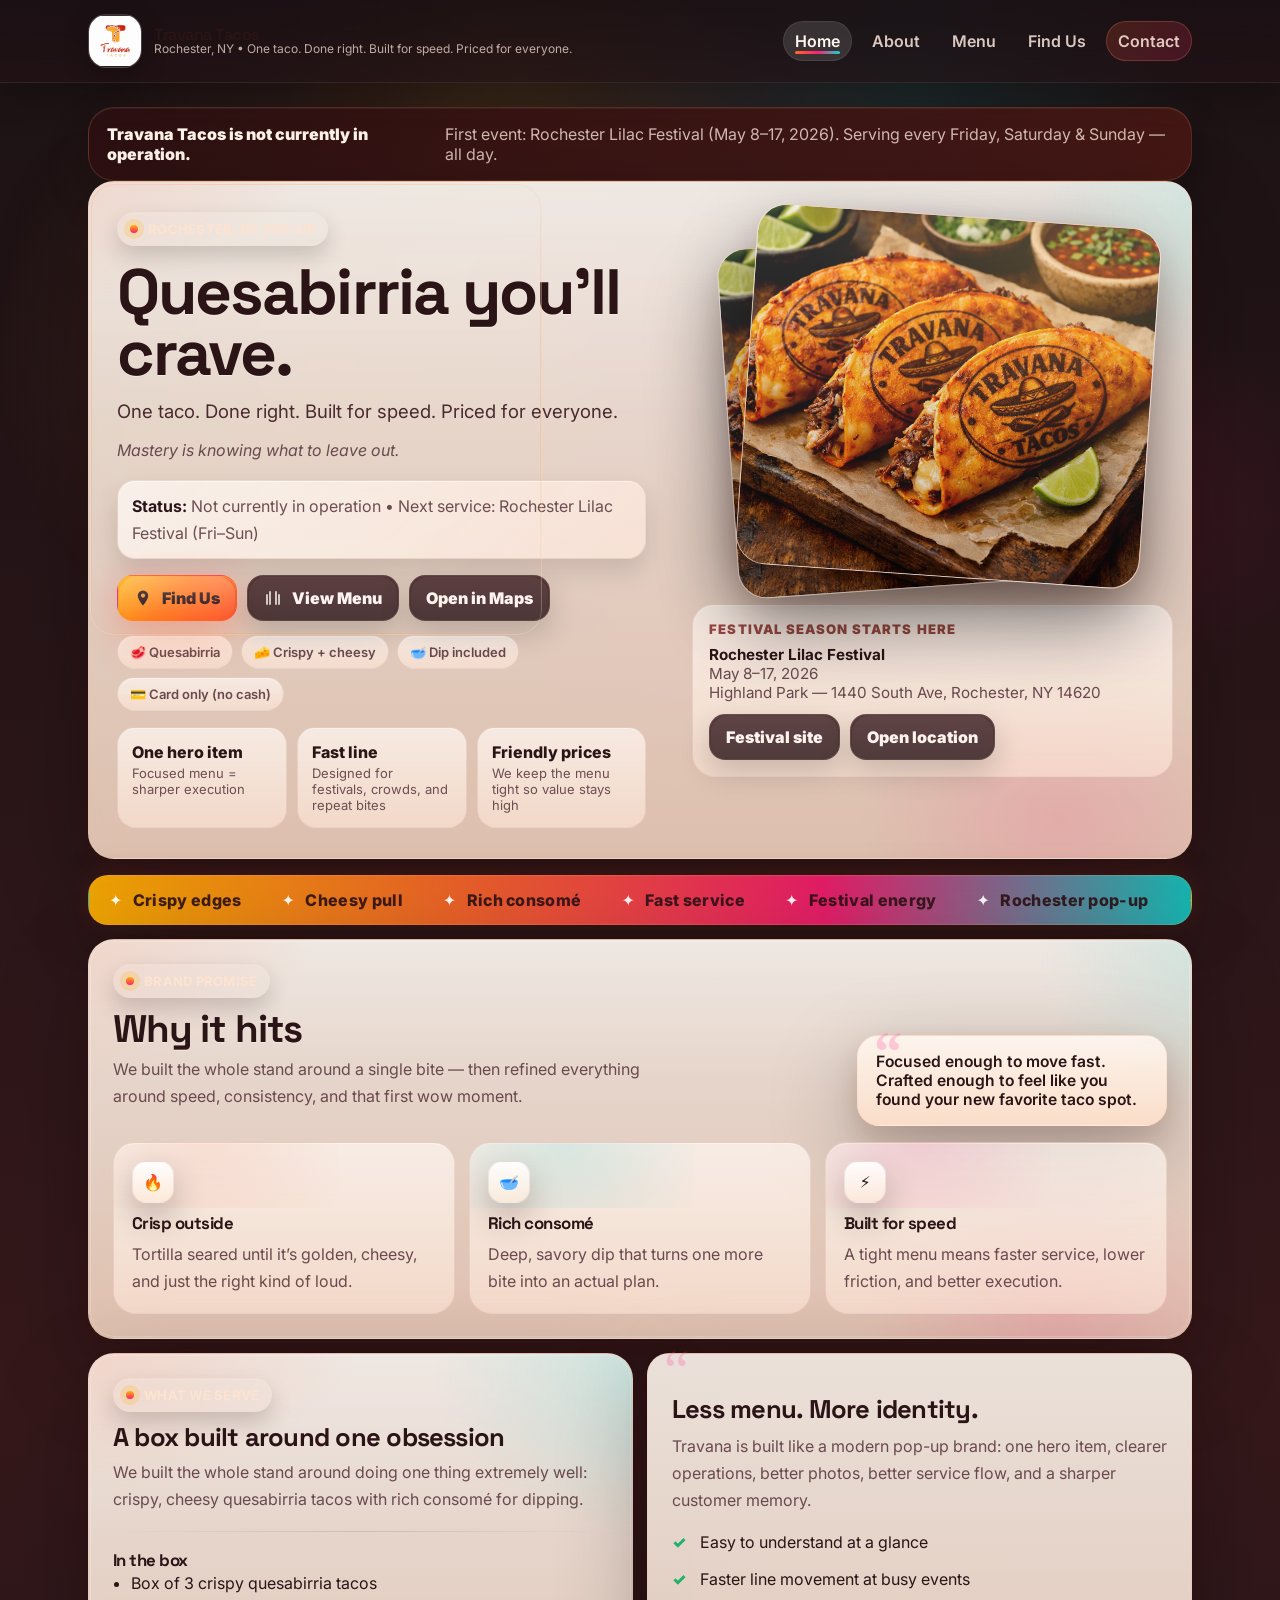
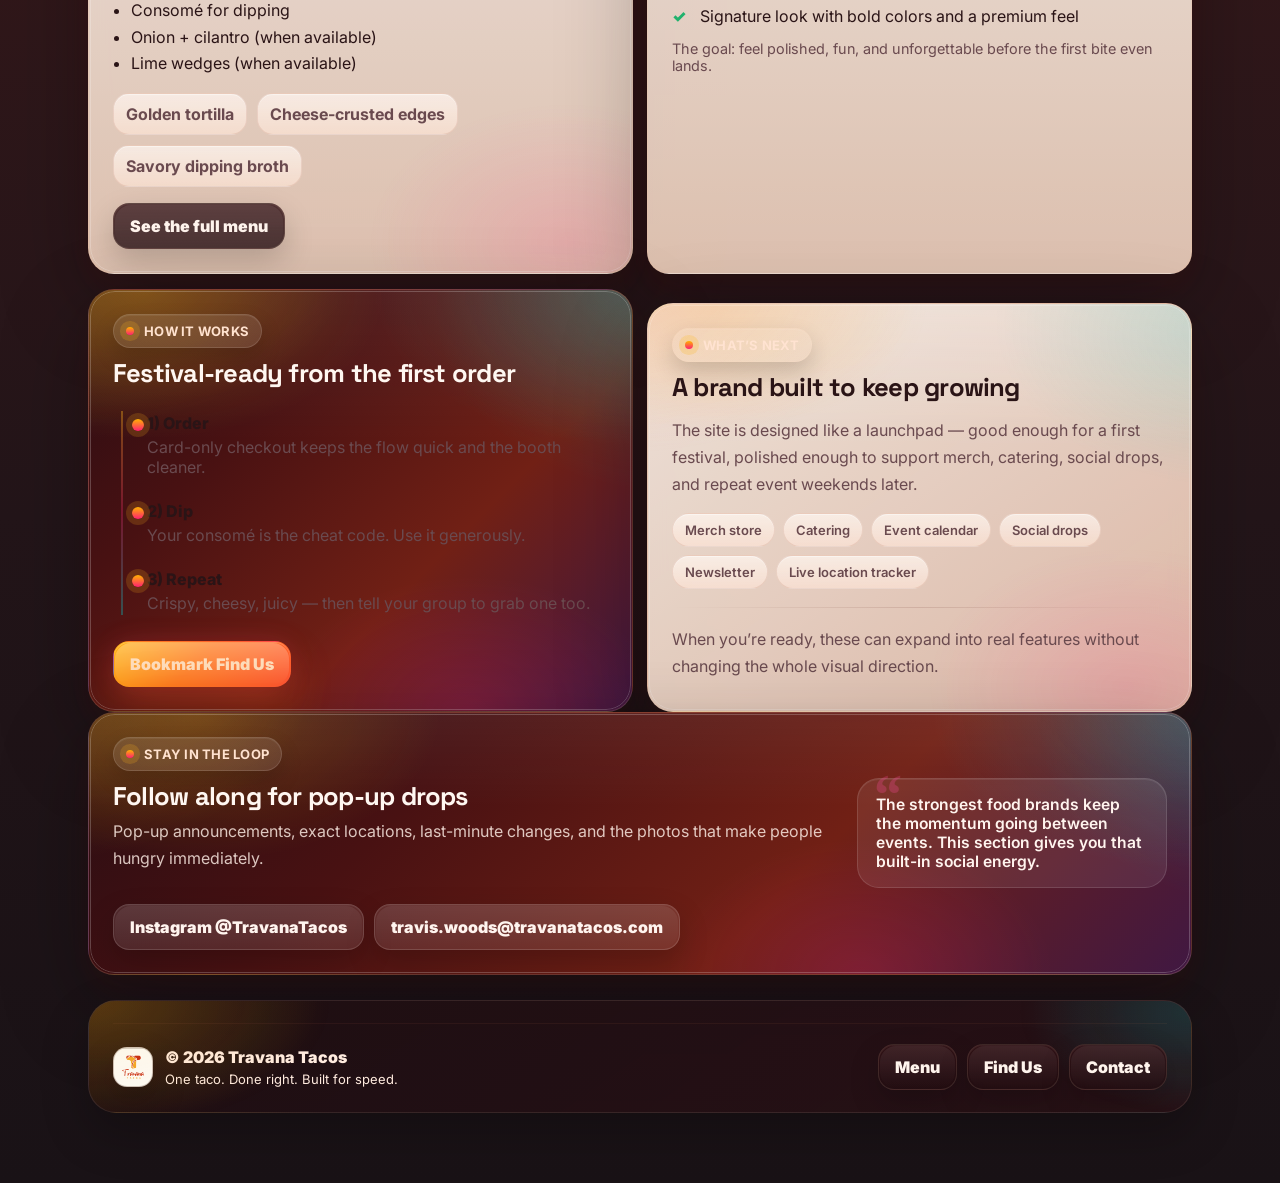
==== index.html @ 8b29ffb1 "smokyplum" ====
<!doctype html>
<html lang="en">
  <head>
    <meta charset="utf-8" />
    <meta name="viewport" content="width=device-width,initial-scale=1" />

    <title>Travana Tacos • Rochester, NY</title>
    <meta name="description" content="Travana Tacos — Rochester, NY quesabirria pop-up. One taco. Done right. Built for speed. Priced for everyone." />
    <meta name="theme-color" content="#1b1316" />
    <meta name="format-detection" content="telephone=no" />

    <meta property="og:title" content="Travana Tacos" />
    <meta property="og:description" content="Rochester, NY quesabirria pop-up. Built for speed. Priced for everyone." />
    <meta property="og:type" content="website" />
    <meta property="og:url" content="https://www.travanatacos.com/" />
    <meta property="og:image" content="https://www.travanatacos.com/images/BrandedTacos.png" />
    <meta name="twitter:card" content="summary_large_image" />

    <link rel="canonical" href="https://www.travanatacos.com/" />
    <link rel="icon" href="/images/TravanaLogo.png" type="image/png" />
    <link rel="apple-touch-icon" href="/images/TravanaLogo.png" />
    <link rel="manifest" href="/site.webmanifest" />

    <link rel="preconnect" href="https://fonts.googleapis.com" />
    <link rel="preconnect" href="https://fonts.gstatic.com" crossorigin />
    <link href="https://fonts.googleapis.com/css2?family=Inter:wght@400;500;600;700;800&family=Space+Grotesk:wght@400;500;600;700&display=swap" rel="stylesheet" />

    <link rel="stylesheet" href="/styles.css" />
  </head>

  <body class="page-home">
    <a class="skip" href="#main">Skip to content</a>
    <header class="topbar">
      <div class="wrap topbar-inner">
        <a class="brand" href="/">
          <img id="brandLogo" class="brand-logo" src="/images/TravanaLogo.png" alt="Travana Tacos logo" />
          <span class="brand-text">
            <span class="brand-name" id="brandName">Travana Tacos</span>
            <span class="brand-sub" id="brandSub">Rochester, NY</span>
          </span>
        </a>

        <div class="nav-wrap">
          <button class="nav-toggle" id="navToggle" aria-label="Toggle navigation" aria-controls="primaryNav" aria-expanded="false">
            <span></span>
          </button>
          <nav class="nav" id="primaryNav" aria-label="Primary navigation">
            <a href="/" aria-current="page">Home</a>
            <a href="/about.html" >About</a>
            <a href="/menu.html" >Menu</a>
            <a href="/find-us.html" >Find Us</a>
            <a class="nav-cta" href="/contact.html" >Contact</a>
          </nav>
        </div>
      </div>
    </header>

    <main id="main" class="wrap">
      <section id="banner" class="notice reveal" style="display:none;">
        <strong id="banner1">Travana Tacos is not currently in operation.</strong>
        <span id="banner2">First event: Rochester Lilac Festival (May 8–17, 2026). Serving Fri–Sun all day.</span>
      </section>

      <section class="card hero hero-prime reveal">
        <div class="hero-inner">
          <div class="hero-copy">
            <div class="kicker"><span class="k-dot"></span><span id="pillCity">Rochester, NY pop-up</span></div>
            <h1 id="headline" style="margin-top: 16px;">Quesabirria you’ll crave.</h1>
            <p class="lead" id="tagline">One taco. Done right. Built for speed. Priced for everyone.</p>
            <p class="muted" id="mantra" style="margin-top: 10px; font-style: italic;">Mastery is knowing what to leave out.</p>

            <p class="meta">
              <strong id="statusLabel">Status:</strong>
              <span id="todaySpot">Not currently in operation</span>
              <span class="faint"> • </span>
              <span id="todayHours">Next service: Lilac Festival (Fri–Sun)</span>
            </p>

            <div class="buttons">
              <a class="btn" href="/find-us.html">
                <svg class="icon" viewBox="0 0 24 24" aria-hidden="true"><path fill="currentColor" d="M12 2a7 7 0 0 1 7 7c0 5-7 13-7 13S5 14 5 9a7 7 0 0 1 7-7zm0 9.5A2.5 2.5 0 1 0 12 6a2.5 2.5 0 0 0 0 5.5z"/></svg>
                Find Us
              </a>
              <a class="btn secondary" href="/menu.html">
                <svg class="icon" viewBox="0 0 24 24" aria-hidden="true"><path fill="currentColor" d="M7 3h2v18H7V3zm8 0h2v18h-2V3zM3 7h2v14H3V7zm16 0h2v14h-2V7z"/></svg>
                View Menu
              </a>
              <a class="btn ghost" id="mapsBtn" href="https://www.google.com/maps/search/?api=1&query=Highland+Park+Rochester+NY" target="_blank" rel="noopener">Open in Maps</a>
            </div>

            <div class="pills">
              <span class="pill">🥩 Quesabirria</span>
              <span class="pill">🧀 Crispy + cheesy</span>
              <span class="pill">🥣 Dip included</span>
              <span class="pill" id="pillCashless">💳 Card only (no cash)</span>
            </div>

            <div class="stats">
              <div class="stat">
                <div class="k">One hero item</div>
                <div class="v">Focused menu = sharper execution</div>
              </div>
              <div class="stat">
                <div class="k">Fast line</div>
                <div class="v">Designed for festivals, crowds, and repeat bites</div>
              </div>
              <div class="stat">
                <div class="k">Friendly prices</div>
                <div class="v">We keep the menu tight so value stays high</div>
              </div>
            </div>
          </div>

          <div class="hero-media">
            <div class="photo-stack" aria-label="Photo preview">
              <figure class="photo p1"><img class="heroimg" id="heroImg1" src="/images/BrandedTacos.png" alt="Travana Tacos branded tacos" loading="lazy" /></figure>
              <figure class="photo p2"><img class="heroimg" id="heroImg2" src="/images/BrandedTacos.png" alt="Travana Tacos taco photo" loading="lazy" /></figure>
            </div>

            <div class="eventbox">
              <div class="event-title">Festival season starts here</div>
              <div class="event-meta">
                <div><strong id="eventName">Rochester Lilac Festival</strong></div>
                <div><span id="eventDates">May 8–17, 2026</span></div>
                <div class="faint" id="eventWhere">Highland Park — 1440 South Ave, Rochester, NY 14620</div>
              </div>
              <div class="buttons" style="margin-top: 12px;">
                <a class="btn secondary" id="eventLink" href="https://roclilacfest.com/" target="_blank" rel="noopener">Festival site</a>
                <a class="btn secondary" id="eventMaps2" href="https://www.google.com/maps/search/?api=1&query=Highland+Park+1440+South+Ave+Rochester+NY+14620" target="_blank" rel="noopener">Open location</a>
              </div>
            </div>
          </div>
        </div>
      </section>

      <section class="flavor-band reveal" aria-label="Travana flavor highlights">
        <div class="flavor-track">
          <span class="flavor-pill">Crispy edges</span>
          <span class="flavor-pill">Cheesy pull</span>
          <span class="flavor-pill">Rich consomé</span>
          <span class="flavor-pill">Fast service</span>
          <span class="flavor-pill">Festival energy</span>
          <span class="flavor-pill">Rochester pop-up</span>
          <span class="flavor-pill">Crispy edges</span>
          <span class="flavor-pill">Cheesy pull</span>
          <span class="flavor-pill">Rich consomé</span>
          <span class="flavor-pill">Fast service</span>
          <span class="flavor-pill">Festival energy</span>
          <span class="flavor-pill">Rochester pop-up</span>
        </div>
      </section>

      <section class="card reveal" style="margin-top: 14px;">
        <div class="section-top">
          <div>
            <div class="kicker"><span class="k-dot"></span>Brand promise</div>
            <h2 class="display-sm" style="margin-top: 12px;">Why it hits</h2>
            <p class="muted" style="margin-top: 8px; max-width: 58ch;">We built the whole stand around a single bite — then refined everything around speed, consistency, and that first wow moment.</p>
          </div>
          <aside class="mini-quote">Focused enough to move fast. Crafted enough to feel like you found your new favorite taco spot.</aside>
        </div>

        <div class="featuregrid">
          <div class="feature">
            <div class="iconbadge" aria-hidden="true">🔥</div>
            <h3>Crisp outside</h3>
            <p>Tortilla seared until it’s golden, cheesy, and just the right kind of loud.</p>
          </div>
          <div class="feature">
            <div class="iconbadge" aria-hidden="true">🥣</div>
            <h3>Rich consomé</h3>
            <p>Deep, savory dip that turns one more bite into an actual plan.</p>
          </div>
          <div class="feature">
            <div class="iconbadge" aria-hidden="true">⚡</div>
            <h3>Built for speed</h3>
            <p>A tight menu means faster service, lower friction, and better execution.</p>
          </div>
        </div>
      </section>

      <section class="grid2 editorial-grid">
        <section class="card reveal">
          <div class="kicker"><span class="k-dot"></span>What we serve</div>
          <h2 style="margin-top: 12px;">A box built around one obsession</h2>
          <p class="muted" id="featuredDesc" style="margin-top: 8px;">Crispy, cheesy quesabirria tacos with rich consomé for dipping — a tight menu so we can move fast and keep prices friendly.</p>
          <div class="divider"></div>
          <h3>In the box</h3>
          <ul id="includesList">
            <li>Box of 3 quesabirria tacos</li>
            <li>Consomé for dipping</li>
            <li>Onion + cilantro (when available)</li>
            <li>Lime wedges (when available)</li>
          </ul>
          <div class="badge-cloud">
            <span class="badge-chip">Golden tortilla</span>
            <span class="badge-chip">Cheese-crusted edges</span>
            <span class="badge-chip">Savory dipping broth</span>
          </div>
          <div class="buttons">
            <a class="btn secondary" href="/menu.html">See the full menu</a>
          </div>
        </section>

        <section class="editorial-quote reveal">
          <h2 style="margin-top: 16px;">Less menu. More identity.</h2>
          <p class="muted" style="margin-top: 10px;">Travana is built like a modern pop-up brand: one hero item, clearer operations, better photos, better service flow, and a sharper customer memory.</p>
          <ul class="list-check">
            <li>Easy to understand at a glance</li>
            <li>Faster line movement at busy events</li>
            <li>Signature look with bold colors and a premium feel</li>
          </ul>
          <div class="quote-line">The goal: feel polished, fun, and unforgettable before the first bite even lands.</div>
        </section>
      </section>

      <section class="grid2">
        <section class="card card-dark reveal">
          <div class="kicker"><span class="k-dot"></span>How it works</div>
          <h2 style="margin-top: 12px;">Festival-ready from the first order</h2>
          <div class="timeline">
            <div class="titem">
              <div class="when">1) Order</div>
              <div class="what">Card-only checkout keeps the flow quick and the booth cleaner.</div>
            </div>
            <div class="titem">
              <div class="when">2) Dip</div>
              <div class="what">Your consomé is the cheat code. Use it generously.</div>
            </div>
            <div class="titem">
              <div class="when">3) Repeat</div>
              <div class="what">Crispy, cheesy, juicy — then tell your group to grab one too.</div>
            </div>
          </div>
          <div class="buttons">
            <a class="btn" href="/find-us.html">Bookmark Find Us</a>
          </div>
        </section>

        <section class="card card-sunset reveal">
          <div class="kicker"><span class="k-dot"></span>What’s next</div>
          <h2 style="margin-top: 12px;">A brand built to keep growing</h2>
          <p class="muted">The site is designed like a launchpad — good enough for a first festival, polished enough to support merch, catering, social drops, and repeat event weekends later.</p>
          <div class="chips" style="margin-top: 16px;">
            <span class="chip">Merch store</span>
            <span class="chip">Catering</span>
            <span class="chip">Event calendar</span>
            <span class="chip">Social drops</span>
            <span class="chip">Newsletter</span>
            <span class="chip">Live location tracker</span>
          </div>
          <div class="divider"></div>
          <p class="muted" style="margin: 0;">When you’re ready, these can expand into real features without changing the whole visual direction.</p>
        </section>
      </section>

      <section class="card card-dark cta-band reveal">
        <div class="section-top">
          <div>
            <div class="kicker"><span class="k-dot"></span>Stay in the loop</div>
            <h2 style="margin-top: 12px;">Follow along for pop-up drops</h2>
            <p class="muted" style="margin-top: 8px;">Pop-up announcements, exact locations, last-minute changes, and the photos that make people hungry immediately.</p>
          </div>
          <aside class="mini-quote">The strongest food brands keep the momentum going between events. This section gives you that built-in social energy.</aside>
        </div>
        <div class="buttons">
          <a class="btn secondary" id="igBtn" href="https://instagram.com/TravanaTacos" target="_blank" rel="noopener">Instagram @TravanaTacos</a>
          <a class="btn secondary" id="emailBtn" href="mailto:travis.woods@travanatacos.com">travis.woods@travanatacos.com</a>
        </div>
      </section>

      <footer class="footer">
        <div class="footer-inner">
          <div class="footer-brand">
            <img src="/images/TravanaLogo.png" alt="Travana Tacos" class="footer-logo" />
            <div>
              <div class="footer-title">© <span id="y"></span> <span id="brandName2">Travana Tacos</span></div>
              <div class="mini">One taco. Done right. Built for speed.</div>
            </div>
          </div>
          <div class="footer-links">
            <a class="btn secondary" href="/menu.html">Menu</a>
            <a class="btn secondary" href="/find-us.html">Find Us</a>
            <a class="btn secondary" href="/contact.html">Contact</a>
          </div>
        </div>
      </footer>
    </main>

    <script src="/site-config.js" defer></script>
    <script src="/app.js" defer></script>

    <script type="application/ld+json">
      {
        "@context": "https://schema.org",
        "@type": "FoodEstablishment",
        "name": "Travana Tacos",
        "servesCuisine": ["Mexican"],
        "url": "https://www.travanatacos.com/",
        "image": "https://www.travanatacos.com/images/BrandedTacos.png",
        "address": {
          "@type": "PostalAddress",
          "addressLocality": "Rochester",
          "addressRegion": "NY",
          "addressCountry": "US"
        },
        "sameAs": ["https://instagram.com/TravanaTacos"]
      }
    </script>
  </body>
</html>
---- styles.css ----
:root {
  --bg0: #fffaf6;
  --bg1: #fff1e8;
  --bg2: #ffe6da;
  --surface: rgba(255, 255, 255, 0.74);
  --surface-strong: rgba(255, 255, 255, 0.88);
  --surface-soft: rgba(255, 245, 240, 0.7);
  --stroke: rgba(143, 92, 86, 0.16);
  --stroke-strong: rgba(143, 92, 86, 0.24);
  --stroke-soft: rgba(143, 92, 86, 0.1);

  --text: #231416;
  --muted: #6f585b;
  --faint: #90787c;

  --brand: #ff7a59;
  --brand2: #ff4d9e;
  --brand3: #18c7c8;
  --brand4: #ffbe4a;
  --brand5: #8f6bff;
  --good: #20b26d;
  --warn: #d98a00;

  --shadow: 0 28px 80px rgba(130, 70, 83, 0.12), 0 12px 30px rgba(148, 102, 85, 0.08);
  --shadow-soft: 0 20px 48px rgba(130, 70, 83, 0.1), 0 8px 18px rgba(148, 102, 85, 0.06);
  --shadow-tiny: 0 8px 20px rgba(130, 70, 83, 0.08);

  --radius: 26px;
  --radius-sm: 16px;
  --wrap: 1140px;

  --font-sans: Inter, system-ui, -apple-system, BlinkMacSystemFont, "Segoe UI", sans-serif;
  --font-display: "Space Grotesk", Inter, system-ui, sans-serif;

  --mx: 50vw;
  --my: 20vh;
}

* { box-sizing: border-box; }
html, body { margin: 0; padding: 0; }
html { scroll-behavior: smooth; }
body {
  min-height: 100vh;
  overflow-x: hidden;
  color: var(--text);
  font-family: var(--font-sans);
  background:
    radial-gradient(60rem 40rem at 0% -10%, rgba(255, 122, 89, 0.18), transparent 60%),
    radial-gradient(56rem 36rem at 100% 0%, rgba(24, 199, 200, 0.16), transparent 58%),
    radial-gradient(40rem 34rem at 50% 115%, rgba(255, 77, 158, 0.12), transparent 60%),
    linear-gradient(180deg, var(--bg0), var(--bg1));
}

body::before {
  content: "";
  position: fixed;
  inset: 0;
  pointer-events: none;
  z-index: -2;
  background:
    radial-gradient(34rem 34rem at var(--mx) var(--my), rgba(255,255,255,0.52), transparent 58%),
    radial-gradient(34rem 34rem at calc(var(--mx) - 24vw) calc(var(--my) + 18vh), rgba(255, 190, 74, 0.18), transparent 62%),
    radial-gradient(32rem 32rem at calc(var(--mx) + 20vw) calc(var(--my) - 12vh), rgba(24, 199, 200, 0.13), transparent 60%),
    radial-gradient(40rem 40rem at calc(var(--mx) + 6vw) calc(var(--my) + 26vh), rgba(255, 77, 158, 0.12), transparent 64%);
}

body::after {
  content: "";
  position: fixed;
  inset: 0;
  pointer-events: none;
  z-index: -1;
  opacity: 0.16;
  background-image: url("data:image/svg+xml,%3Csvg xmlns='http://www.w3.org/2000/svg' width='240' height='240'%3E%3Cfilter id='n'%3E%3CfeTurbulence type='fractalNoise' baseFrequency='.75' numOctaves='2' stitchTiles='stitch'/%3E%3C/filter%3E%3Crect width='240' height='240' filter='url(%23n)' opacity='.25'/%3E%3C/svg%3E");
  mix-blend-mode: multiply;
}

img { max-width: 100%; display: block; }
a { color: #c7417d; text-decoration: none; }
a:hover { text-decoration: underline; }
p, li { line-height: 1.68; }
ul { margin: 0; padding-left: 1.1rem; }
code, pre {
  font-family: ui-monospace, SFMono-Regular, Menlo, Monaco, Consolas, "Liberation Mono", "Courier New", monospace;
}

.wrap {
  max-width: var(--wrap);
  margin: 0 auto;
  padding: 24px 18px 70px;
}

.muted { color: var(--muted); }
.faint { color: var(--faint); }

.skip {
  position: absolute;
  left: -999px;
  top: -999px;
  background: linear-gradient(135deg, var(--brand4), var(--brand));
  color: #2b1518;
  padding: 10px 14px;
  border-radius: 14px;
  font-weight: 900;
}
.skip:focus { left: 16px; top: 16px; z-index: 1000; }

.topbar {
  position: sticky;
  top: 0;
  z-index: 120;
  backdrop-filter: blur(18px) saturate(1.15);
  background: rgba(255, 249, 245, 0.72);
  border-bottom: 1px solid rgba(143, 92, 86, 0.12);
}

.topbar-inner {
  display: flex;
  align-items: center;
  justify-content: space-between;
  gap: 16px;
  padding: 14px 18px;
}

.brand {
  display: inline-flex;
  align-items: center;
  gap: 12px;
  color: var(--text);
  text-decoration: none;
}
.brand:hover { text-decoration: none; }

.brand-logo {
  width: 54px;
  height: 54px;
  border-radius: 18px;
  border: 1px solid rgba(143, 92, 86, 0.18);
  background: linear-gradient(180deg, rgba(255,255,255,0.92), rgba(255, 240, 233, 0.9));
  box-shadow: var(--shadow-tiny);
  object-fit: contain;
}

.brand-text { display: flex; flex-direction: column; line-height: 1.08; }
.brand-name {
  font-family: var(--font-display);
  font-weight: 800;
  font-size: 1.02rem;
  letter-spacing: -0.03em;
}
.brand-sub { font-size: 12px; color: var(--muted); }

.nav-wrap { display: flex; align-items: center; gap: 10px; }
.nav {
  display: flex;
  align-items: center;
  gap: 8px;
  flex-wrap: wrap;
}
.nav a {
  position: relative;
  padding: 10px 12px;
  border-radius: 999px;
  color: rgba(35, 20, 22, 0.84);
  font-weight: 600;
  transition: background 180ms ease, transform 180ms ease, color 180ms ease;
}
.nav a::after {
  content: "";
  position: absolute;
  left: 12px;
  right: 12px;
  bottom: 7px;
  height: 3px;
  border-radius: 999px;
  background: linear-gradient(90deg, var(--brand), var(--brand2), var(--brand3));
  transform: scaleX(0);
  transform-origin: left;
  transition: transform 220ms ease;
}
.nav a:hover {
  text-decoration: none;
  background: rgba(255,255,255,0.52);
  transform: translateY(-1px);
}
.nav a:hover::after,
.nav a.active::after,
.nav a[aria-current="page"]::after { transform: scaleX(1); }
.nav a.active,
.nav a[aria-current="page"] {
  background: rgba(255,255,255,0.76);
  color: var(--text);
  box-shadow: inset 0 0 0 1px rgba(143, 92, 86, 0.08);
}
.nav-cta {
  background: linear-gradient(135deg, rgba(255, 122, 89, 0.14), rgba(255, 77, 158, 0.12));
  box-shadow: inset 0 0 0 1px rgba(255, 122, 89, 0.18);
}

.nav-toggle {
  display: none;
  width: 46px;
  height: 46px;
  border-radius: 16px;
  border: 1px solid rgba(143, 92, 86, 0.16);
  background: rgba(255,255,255,0.8);
  box-shadow: var(--shadow-tiny);
  color: var(--text);
  align-items: center;
  justify-content: center;
}
.nav-toggle span,
.nav-toggle span::before,
.nav-toggle span::after {
  display: inline-block;
  width: 18px;
  height: 2px;
  background: currentColor;
  border-radius: 999px;
  position: relative;
  transition: transform 160ms ease, background 160ms ease;
}
.nav-toggle span::before,
.nav-toggle span::after {
  content: "";
  position: absolute;
  left: 0;
}
.nav-toggle span::before { top: -6px; }
.nav-toggle span::after { top: 6px; }
.nav-open .nav-toggle span { background: transparent; }
.nav-open .nav-toggle span::before { top: 0; transform: rotate(45deg); }
.nav-open .nav-toggle span::after { top: 0; transform: rotate(-45deg); }

.notice {
  display: none;
  align-items: center;
  gap: 12px;
  padding: 16px 18px;
  border-radius: var(--radius);
  border: 1px solid rgba(255, 122, 89, 0.18);
  background: linear-gradient(135deg, rgba(255,255,255,0.84), rgba(255, 241, 233, 0.84));
  box-shadow: var(--shadow-tiny);
}
.notice strong { font-weight: 900; }

h1, h2, h3, .display, .display-sm {
  margin: 0;
  color: var(--text);
  font-family: var(--font-display);
  letter-spacing: -0.03em;
}
h1 { font-size: clamp(2.45rem, 5vw, 4.55rem); line-height: 0.95; }
h2 { font-size: clamp(1.45rem, 2vw, 2rem); line-height: 1.05; }
h3 { font-size: 1.05rem; line-height: 1.2; }
.display-sm { font-size: clamp(1.75rem, 3vw, 2.45rem); line-height: 1; }
p.lead {
  margin: 12px 0 0;
  max-width: 66ch;
  font-size: clamp(1.02rem, 1.6vw, 1.16rem);
  color: #433033;
}

.kicker {
  display: inline-flex;
  align-items: center;
  gap: 10px;
  padding: 8px 12px;
  border-radius: 999px;
  border: 1px solid rgba(143, 92, 86, 0.12);
  background: rgba(255,255,255,0.74);
  color: #654f53;
  font-size: 13px;
  font-weight: 700;
  letter-spacing: 0.02em;
  text-transform: uppercase;
}
.k-dot {
  width: 8px;
  height: 8px;
  border-radius: 999px;
  background: linear-gradient(180deg, var(--brand4), var(--brand2));
  box-shadow: 0 0 0 5px rgba(255, 190, 74, 0.14);
}

.section-top {
  display: grid;
  grid-template-columns: minmax(0, 1fr) auto;
  gap: 18px;
  align-items: end;
}

.mini-quote,
.editorial-quote {
  position: relative;
  border-radius: 22px;
  border: 1px solid rgba(143, 92, 86, 0.14);
  background: linear-gradient(135deg, rgba(255,255,255,0.84), rgba(255, 242, 235, 0.75));
  color: #51393d;
  box-shadow: var(--shadow-tiny);
}
.mini-quote {
  max-width: 310px;
  padding: 16px 18px;
  font-size: 0.98rem;
  font-weight: 600;
}
.editorial-quote {
  padding: 26px 24px 24px;
  min-height: 100%;
}
.editorial-quote::before,
.mini-quote::before {
  content: "“";
  position: absolute;
  top: -12px;
  left: 16px;
  font-family: Georgia, serif;
  font-size: 3.5rem;
  line-height: 1;
  color: rgba(255, 77, 158, 0.26);
}
.quote-line {
  margin-top: 10px;
  color: var(--faint);
  font-size: 0.9rem;
}

.card {
  position: relative;
  padding: 24px;
  border-radius: var(--radius);
  border: 1px solid rgba(143, 92, 86, 0.14);
  background: linear-gradient(180deg, rgba(255,255,255,0.78), rgba(255, 246, 242, 0.7));
  box-shadow: var(--shadow-soft);
  backdrop-filter: blur(12px) saturate(1.1);
  overflow: hidden;
}
.card::before {
  content: "";
  position: absolute;
  inset: 0;
  pointer-events: none;
  background:
    radial-gradient(30rem 18rem at -8% -8%, rgba(255, 122, 89, 0.14), transparent 60%),
    radial-gradient(24rem 16rem at 108% 4%, rgba(24, 199, 200, 0.12), transparent 58%),
    linear-gradient(180deg, rgba(255,255,255,0.16), transparent 35%);
}
.card > * { position: relative; }
.card:hover { transform: translateY(-2px); }
.card { transition: transform 220ms ease, box-shadow 220ms ease, border-color 220ms ease; }
.card:hover {
  border-color: rgba(255, 122, 89, 0.2);
  box-shadow: 0 32px 90px rgba(130, 70, 83, 0.14), 0 12px 26px rgba(148, 102, 85, 0.08);
}
.card + .card { margin-top: 14px; }
.divider {
  height: 1px;
  background: linear-gradient(90deg, rgba(143, 92, 86, 0), rgba(143, 92, 86, 0.22), rgba(143, 92, 86, 0));
  margin: 18px 0;
}

.hero {
  padding: 0;
  overflow: hidden;
}
.hero::after {
  content: "";
  position: absolute;
  inset: auto -10% -22% auto;
  width: 22rem;
  height: 22rem;
  border-radius: 50%;
  background: radial-gradient(circle, rgba(255, 190, 74, 0.24), rgba(255, 190, 74, 0));
  pointer-events: none;
}
.hero-inner {
  display: grid;
  grid-template-columns: 1.08fr 0.92fr;
  gap: 18px;
  align-items: stretch;
}
.hero-copy { padding: 30px 28px; }
.hero-copy .meta {
  margin-top: 14px;
  padding: 12px 14px;
  border-radius: 18px;
  background: rgba(255,255,255,0.58);
  border: 1px solid rgba(143, 92, 86, 0.1);
  color: var(--muted);
}
.hero-copy .meta strong { color: var(--text); }
.hero-media {
  display: grid;
  gap: 14px;
  padding: 18px 18px 18px 0;
  align-content: start;
}
.photo-stack {
  position: relative;
  min-height: 390px;
  isolation: isolate;
}
.photo-stack::before {
  content: "";
  position: absolute;
  inset: 6% 0 auto 8%;
  width: 72%;
  aspect-ratio: 1;
  border-radius: 50%;
  background: radial-gradient(circle, rgba(24, 199, 200, 0.16), rgba(24, 199, 200, 0));
  filter: blur(12px);
}
.photo {
  position: absolute;
  inset: 0;
  border-radius: 30px;
  overflow: hidden;
  border: 1px solid rgba(143, 92, 86, 0.14);
  background: linear-gradient(180deg, rgba(255,255,255,0.7), rgba(255, 242, 236, 0.72));
  box-shadow: var(--shadow-soft);
}
.photo img {
  width: 100%;
  height: 100%;
  object-fit: cover;
}
.photo::after {
  content: "";
  position: absolute;
  inset: 0;
  background:
    linear-gradient(180deg, rgba(255,255,255,0.12), rgba(255,255,255,0)),
    linear-gradient(180deg, rgba(24, 16, 18, 0), rgba(24, 16, 18, 0.22));
}
.photo.p1 { transform: rotate(-4deg) translate(-10px, 16px) scale(0.98); }
.photo.p2 { transform: rotate(4deg) translate(16px, 0px) scale(1.01); }

.stats {
  display: grid;
  grid-template-columns: repeat(3, minmax(0, 1fr));
  gap: 10px;
  margin-top: 16px;
}
.stat {
  padding: 14px;
  border-radius: 18px;
  border: 1px solid rgba(143, 92, 86, 0.12);
  background: rgba(255,255,255,0.56);
  box-shadow: inset 0 1px 0 rgba(255,255,255,0.6);
}
.stat .k { font-weight: 800; color: var(--text); }
.stat .v { color: var(--muted); font-size: 13px; margin-top: 3px; }

.eventbox {
  padding: 16px;
  border-radius: 22px;
  border: 1px solid rgba(143, 92, 86, 0.14);
  background: linear-gradient(135deg, rgba(255,255,255,0.76), rgba(255, 243, 237, 0.76));
  box-shadow: var(--shadow-tiny);
}
.event-title { font-size: 0.82rem; font-weight: 900; text-transform: uppercase; letter-spacing: 0.08em; color: #8c5d5f; }
.event-meta { margin-top: 8px; color: var(--muted); font-size: 0.95rem; }
.event-meta strong { color: var(--text); }

.buttons {
  display: flex;
  flex-wrap: wrap;
  gap: 10px;
  margin-top: 16px;
}
.btn {
  position: relative;
  display: inline-flex;
  align-items: center;
  justify-content: center;
  gap: 10px;
  padding: 12px 16px;
  border-radius: 16px;
  border: 1px solid transparent;
  background: linear-gradient(135deg, var(--brand4), var(--brand), var(--brand2));
  background-size: 180% 180%;
  color: #2b1216;
  font-weight: 900;
  box-shadow: 0 18px 36px rgba(255, 122, 89, 0.18);
  transition: transform 180ms ease, filter 180ms ease, background-position 280ms ease, box-shadow 180ms ease;
}
.btn::after {
  content: "";
  position: absolute;
  inset: 1px;
  border-radius: inherit;
  background: linear-gradient(180deg, rgba(255,255,255,0.28), rgba(255,255,255,0));
  pointer-events: none;
}
.btn:hover {
  text-decoration: none;
  transform: translateY(-1px);
  filter: saturate(1.05) brightness(1.02);
  background-position: 100% 50%;
  box-shadow: 0 20px 42px rgba(255, 122, 89, 0.22);
}
.btn:active { transform: translateY(0); }
.btn.secondary,
.btn.ghost {
  color: var(--text);
  background: rgba(255,255,255,0.62);
  border-color: rgba(143, 92, 86, 0.14);
  box-shadow: inset 0 1px 0 rgba(255,255,255,0.72), var(--shadow-tiny);
}
.btn.secondary::after,
.btn.ghost::after { background: linear-gradient(180deg, rgba(255,255,255,0.32), rgba(255,255,255,0)); }
.btn.ghost { background: rgba(255,255,255,0.34); }
.btn .icon { width: 18px; height: 18px; }

.pills, .chips {
  display: flex;
  flex-wrap: wrap;
  gap: 8px;
  margin-top: 14px;
}
.pill, .chip {
  padding: 8px 12px;
  border-radius: 999px;
  border: 1px solid rgba(143, 92, 86, 0.12);
  background: rgba(255,255,255,0.66);
  color: #624c50;
  font-size: 13px;
  font-weight: 600;
}

.flavor-band {
  margin: 16px 0 0;
  border-radius: 20px;
  border: 1px solid rgba(143, 92, 86, 0.14);
  background: linear-gradient(135deg, rgba(255,255,255,0.72), rgba(255, 245, 238, 0.74));
  box-shadow: var(--shadow-tiny);
  overflow: hidden;
}
.flavor-track {
  display: flex;
  width: max-content;
  min-width: 100%;
  gap: 0;
  align-items: center;
  white-space: nowrap;
  animation: marquee 24s linear infinite;
}
.flavor-pill {
  display: inline-flex;
  align-items: center;
  gap: 10px;
  padding: 14px 20px;
  color: #5b464a;
  font-weight: 800;
  letter-spacing: 0.02em;
}
.flavor-pill::before {
  content: "✦";
  color: var(--brand2);
}

.grid2 {
  display: grid;
  grid-template-columns: repeat(2, minmax(0, 1fr));
  gap: 14px;
  margin-top: 14px;
}

.featuregrid,
.value-grid,
.microgrid,
.signal-grid {
  display: grid;
  gap: 14px;
  margin-top: 16px;
}
.featuregrid,
.value-grid,
.signal-grid { grid-template-columns: repeat(3, minmax(0, 1fr)); }
.microgrid { grid-template-columns: repeat(2, minmax(0, 1fr)); }
.feature,
.value-card,
.mini-card {
  position: relative;
  padding: 18px;
  border-radius: 22px;
  border: 1px solid rgba(143, 92, 86, 0.14);
  background: linear-gradient(180deg, rgba(255,255,255,0.7), rgba(255, 244, 239, 0.66));
  box-shadow: inset 0 1px 0 rgba(255,255,255,0.78);
  overflow: hidden;
}
.feature::before,
.value-card::before,
.mini-card::before {
  content: "";
  position: absolute;
  inset: -35% auto auto -10%;
  width: 70%;
  height: 70%;
  background: radial-gradient(circle, rgba(255, 122, 89, 0.12), rgba(255, 122, 89, 0));
  pointer-events: none;
}
.feature:nth-child(2)::before,
.value-card:nth-child(2)::before,
.mini-card:nth-child(2)::before { background: radial-gradient(circle, rgba(24, 199, 200, 0.14), rgba(24, 199, 200, 0)); }
.feature:nth-child(3)::before,
.value-card:nth-child(3)::before,
.mini-card:nth-child(3)::before { background: radial-gradient(circle, rgba(255, 77, 158, 0.14), rgba(255, 77, 158, 0)); }
.feature > *, .value-card > *, .mini-card > * { position: relative; }
.iconbadge {
  display: inline-grid;
  place-items: center;
  width: 42px;
  height: 42px;
  border-radius: 14px;
  background: rgba(255,255,255,0.64);
  border: 1px solid rgba(143, 92, 86, 0.12);
  box-shadow: var(--shadow-tiny);
  margin-bottom: 10px;
}
.feature p, .value-card p, .mini-card p { margin: 8px 0 0; color: var(--muted); }

.editorial-grid { align-items: stretch; }
.list-check,
.highlight-list {
  list-style: none;
  padding: 0;
  margin: 16px 0 0;
}
.list-check li,
.highlight-list li {
  position: relative;
  padding-left: 28px;
  margin: 10px 0;
}
.list-check li::before,
.highlight-list li::before {
  content: "✓";
  position: absolute;
  left: 0;
  top: 0;
  font-weight: 900;
  color: var(--good);
}

.timeline {
  position: relative;
  margin-top: 14px;
  padding-left: 20px;
}
.timeline::before {
  content: "";
  position: absolute;
  left: 8px;
  top: 10px;
  bottom: 10px;
  width: 2px;
  background: linear-gradient(180deg, rgba(255, 122, 89, 0.28), rgba(255, 77, 158, 0.22), rgba(24, 199, 200, 0.24));
}
.titem {
  position: relative;
  padding: 12px 0 12px 14px;
}
.titem::before {
  content: "";
  position: absolute;
  left: -1px;
  top: 18px;
  width: 12px;
  height: 12px;
  border-radius: 50%;
  background: linear-gradient(180deg, var(--brand4), var(--brand2));
  box-shadow: 0 0 0 5px rgba(255, 190, 74, 0.12);
}
.titem .when { font-weight: 800; color: var(--text); }
.titem .what { margin-top: 4px; color: var(--muted); }

.gallery {
  display: grid;
  grid-template-columns: repeat(2, minmax(0, 1fr));
  gap: 12px;
}
.gallery img {
  width: 100%;
  height: 220px;
  object-fit: cover;
  border-radius: 22px;
  border: 1px solid rgba(143, 92, 86, 0.14);
  background: rgba(255,255,255,0.7);
  box-shadow: var(--shadow-tiny);
}

.contactlist {
  list-style: none;
  padding: 0;
  margin: 0;
}
.contactlist li {
  display: grid;
  grid-template-columns: 96px 1fr;
  gap: 12px;
  padding: 12px 0;
  border-bottom: 1px dashed rgba(143, 92, 86, 0.2);
}
.contactlist li:last-child { border-bottom: none; }
.label {
  color: var(--muted);
  font-weight: 700;
}
.emailtemplate {
  margin: 0;
  white-space: pre-wrap;
  border: 1px solid rgba(143, 92, 86, 0.14);
  border-radius: 18px;
  padding: 14px;
  background: rgba(255,255,255,0.58);
  color: #5a4549;
  overflow: auto;
}
.form {
  display: grid;
  gap: 12px;
  margin-top: 12px;
}
.field {
  display: grid;
  gap: 6px;
}
.field label {
  color: #473438;
  font-weight: 700;
  font-size: 13px;
}
.field input,
.field textarea,
.field select {
  width: 100%;
  padding: 13px 14px;
  border-radius: 16px;
  border: 1px solid rgba(143, 92, 86, 0.16);
  background: rgba(255,255,255,0.84);
  color: var(--text);
  outline: none;
  box-shadow: inset 0 1px 0 rgba(255,255,255,0.84);
}
.field textarea { min-height: 120px; resize: vertical; }
.field input:focus,
.field textarea:focus,
.field select:focus {
  border-color: rgba(255, 122, 89, 0.4);
  box-shadow: 0 0 0 5px rgba(255, 122, 89, 0.1);
}
.map {
  width: 100%;
  min-height: 340px;
  border-radius: 24px;
  border: 1px solid rgba(143, 92, 86, 0.14);
  overflow: hidden;
  background: rgba(255,255,255,0.82);
  box-shadow: var(--shadow-tiny);
}
.map iframe {
  width: 100%;
  height: 100%;
  min-height: 340px;
  border: 0;
}

.badge-cloud {
  display: flex;
  flex-wrap: wrap;
  gap: 10px;
  margin-top: 16px;
}
.badge-chip {
  padding: 10px 12px;
  border-radius: 16px;
  background: rgba(255,255,255,0.66);
  border: 1px solid rgba(143, 92, 86, 0.12);
  color: #5f4a4d;
  font-weight: 700;
}

.footer {
  margin-top: 22px;
}
.footer-inner {
  display: grid;
  grid-template-columns: 1.2fr 0.8fr;
  gap: 16px;
  padding-top: 18px;
  border-top: 1px solid rgba(143, 92, 86, 0.14);
}
.footer-brand {
  display: flex;
  align-items: center;
  gap: 12px;
}
.footer-logo {
  width: 40px;
  height: 40px;
  border-radius: 14px;
  border: 1px solid rgba(143, 92, 86, 0.14);
  background: rgba(255,255,255,0.8);
  box-shadow: var(--shadow-tiny);
  object-fit: contain;
}
.footer-title { font-weight: 900; }
.footer .mini { margin-top: 4px; color: var(--muted); font-size: 13px; }
.footer-links {
  display: flex;
  justify-content: flex-end;
  flex-wrap: wrap;
  gap: 10px;
}

.details,
details {
  border: 1px solid rgba(143, 92, 86, 0.14);
  border-radius: 20px;
  padding: 12px 14px;
  background: rgba(255,255,255,0.56);
}
summary { cursor: pointer; font-weight: 800; color: var(--text); }
details p { margin: 10px 0 0; }

.reveal {
  opacity: 0;
  transform: translateY(16px);
  transition: opacity 620ms ease, transform 620ms ease;
  will-change: opacity, transform;
}
.reveal.in {
  opacity: 1;
  transform: translateY(0);
}

.toTop {
  position: fixed;
  right: 16px;
  bottom: 16px;
  z-index: 200;
  width: 50px;
  height: 50px;
  border-radius: 18px;
  border: 1px solid rgba(143, 92, 86, 0.16);
  background: rgba(255,255,255,0.76);
  color: #4a363a;
  box-shadow: var(--shadow-tiny);
  backdrop-filter: blur(16px);
  display: grid;
  place-items: center;
  cursor: pointer;
  opacity: 0;
  transform: translateY(10px);
  transition: opacity 220ms ease, transform 220ms ease, background 220ms ease;
}
.toTop.show { opacity: 1; transform: translateY(0); }
.toTop:hover { background: rgba(255,255,255,0.92); }



/* HDR refinement pass */
:root {
  --bg0: #fff2de;
  --bg1: #ffe3c5;
  --bg2: #ffd3b2;
  --surface: rgba(255, 250, 245, 0.78);
  --surface-strong: rgba(255, 253, 250, 0.9);
  --surface-soft: rgba(255, 241, 230, 0.76);
  --stroke: rgba(118, 66, 51, 0.16);
  --stroke-strong: rgba(118, 66, 51, 0.26);
  --stroke-soft: rgba(118, 66, 51, 0.1);
  --text: #261012;
  --muted: #704749;
  --faint: #94696a;
  --brand: #ff5b2e;
  --brand2: #ff2778;
  --brand3: #00c8c8;
  --brand4: #ffb319;
  --brand5: #7a63ff;
  --shadow: 0 34px 90px rgba(130, 56, 28, 0.18), 0 16px 38px rgba(115, 42, 58, 0.1);
  --shadow-soft: 0 24px 70px rgba(130, 56, 28, 0.16), 0 10px 24px rgba(115, 42, 58, 0.08);
  --shadow-tiny: 0 12px 28px rgba(130, 56, 28, 0.12);
}

body {
  background:
    radial-gradient(70rem 48rem at -8% -12%, rgba(255, 91, 46, 0.28), transparent 58%),
    radial-gradient(56rem 42rem at 102% -8%, rgba(0, 200, 200, 0.22), transparent 56%),
    radial-gradient(44rem 30rem at 82% 18%, rgba(255, 39, 120, 0.18), transparent 58%),
    radial-gradient(60rem 40rem at 50% 110%, rgba(255, 179, 25, 0.16), transparent 64%),
    linear-gradient(180deg, var(--bg0) 0%, #ffe6cd 32%, #fff0df 72%, #fff5ec 100%);
}

body::before {
  background:
    radial-gradient(38rem 38rem at var(--mx) var(--my), rgba(255,255,255,0.44), transparent 58%),
    radial-gradient(38rem 38rem at calc(var(--mx) - 24vw) calc(var(--my) + 18vh), rgba(255, 179, 25, 0.24), transparent 62%),
    radial-gradient(34rem 34rem at calc(var(--mx) + 21vw) calc(var(--my) - 11vh), rgba(0, 200, 200, 0.18), transparent 60%),
    radial-gradient(40rem 40rem at calc(var(--mx) + 8vw) calc(var(--my) + 28vh), rgba(255, 39, 120, 0.18), transparent 64%),
    radial-gradient(30rem 30rem at calc(var(--mx) - 8vw) calc(var(--my) - 16vh), rgba(255, 91, 46, 0.16), transparent 60%);
}

body::after { opacity: 0.11; }

a { color: #d53868; }
a:hover { text-decoration-color: rgba(213, 56, 104, 0.35); }

.topbar {
  background: linear-gradient(180deg, rgba(255, 248, 241, 0.82), rgba(255, 239, 225, 0.7));
  border-bottom-color: rgba(118, 66, 51, 0.1);
}

.topbar.is-scrolled {
  background: linear-gradient(180deg, rgba(255, 245, 236, 0.92), rgba(255, 235, 218, 0.86));
  box-shadow: 0 16px 32px rgba(118, 66, 51, 0.08);
  border-bottom-color: rgba(118, 66, 51, 0.14);
}

.scroll-progress {
  position: fixed;
  inset: 0 auto auto 0;
  width: 100%;
  height: 4px;
  z-index: 160;
  transform-origin: left center;
  transform: scaleX(0);
  background: linear-gradient(90deg, var(--brand4), var(--brand), var(--brand2), var(--brand3));
  box-shadow: 0 0 18px rgba(255, 91, 46, 0.45);
}

.notice {
  border-color: rgba(255, 91, 46, 0.2);
  background: linear-gradient(135deg, rgba(255, 250, 245, 0.92), rgba(255, 228, 197, 0.9));
  box-shadow: 0 16px 40px rgba(255, 91, 46, 0.1);
}

.kicker {
  border-color: rgba(118, 66, 51, 0.1);
  background: linear-gradient(135deg, rgba(255,255,255,0.82), rgba(255, 238, 221, 0.72));
  color: #7a4045;
  box-shadow: 0 10px 20px rgba(130, 56, 28, 0.06);
}

h1, .display-sm { text-shadow: 0 1px 0 rgba(255,255,255,0.4); }
p.lead { color: #4a2a2f; }

.card {
  border-color: rgba(118, 66, 51, 0.12);
  background: linear-gradient(180deg, rgba(255, 252, 249, 0.82), rgba(255, 235, 220, 0.78));
  box-shadow: 0 28px 82px rgba(130, 56, 28, 0.16), 0 10px 24px rgba(115, 42, 58, 0.08);
}

.card::before {
  background:
    radial-gradient(34rem 20rem at -8% -10%, rgba(255, 91, 46, 0.18), transparent 60%),
    radial-gradient(26rem 18rem at 108% 4%, rgba(0, 200, 200, 0.16), transparent 58%),
    radial-gradient(20rem 14rem at 88% 94%, rgba(255, 39, 120, 0.14), transparent 62%),
    linear-gradient(180deg, rgba(255,255,255,0.24), transparent 35%);
}

.card::after {
  content: "";
  position: absolute;
  inset: 1px;
  border-radius: calc(var(--radius) - 1px);
  pointer-events: none;
  border: 1px solid rgba(255,255,255,0.22);
  mask: linear-gradient(#000 0 0) content-box, linear-gradient(#000 0 0);
  mask-composite: exclude;
  -webkit-mask: linear-gradient(#000 0 0) content-box, linear-gradient(#000 0 0);
  -webkit-mask-composite: xor;
  padding: 1px;
}

.hero-prime {
  background:
    linear-gradient(140deg, rgba(255, 251, 248, 0.88), rgba(255, 232, 211, 0.84)),
    linear-gradient(135deg, rgba(255, 91, 46, 0.08), rgba(255, 39, 120, 0.06));
}

.hero.hero-prime::after {
  width: 28rem;
  height: 28rem;
  background:
    radial-gradient(circle, rgba(255, 179, 25, 0.34), rgba(255, 179, 25, 0)),
    radial-gradient(circle at 40% 35%, rgba(255, 91, 46, 0.2), rgba(255, 91, 46, 0));
}

.hero-copy .meta {
  background: linear-gradient(135deg, rgba(255,255,255,0.78), rgba(255, 236, 220, 0.72));
  border-color: rgba(118, 66, 51, 0.12);
  box-shadow: inset 0 1px 0 rgba(255,255,255,0.75), 0 12px 24px rgba(130, 56, 28, 0.06);
}

.photo-stack::before {
  background:
    radial-gradient(circle, rgba(0, 200, 200, 0.22), rgba(0, 200, 200, 0)),
    radial-gradient(circle at 70% 30%, rgba(255, 39, 120, 0.16), rgba(255, 39, 120, 0));
  filter: blur(18px);
}

.photo {
  border-color: rgba(118, 66, 51, 0.14);
  background: linear-gradient(180deg, rgba(255,255,255,0.78), rgba(255, 232, 216, 0.78));
  box-shadow: 0 30px 70px rgba(89, 35, 25, 0.2), 0 10px 24px rgba(115, 42, 58, 0.08);
}

.photo img { filter: saturate(1.12) contrast(1.06) brightness(1.02) hue-rotate(-2deg); }

.photo::after {
  background:
    linear-gradient(180deg, rgba(255,255,255,0.2), rgba(255,255,255,0)),
    linear-gradient(180deg, rgba(24, 16, 18, 0), rgba(24, 16, 18, 0.26)),
    radial-gradient(16rem 12rem at 80% 15%, rgba(255, 179, 25, 0.18), rgba(255, 179, 25, 0));
}

.stats .stat,
.pill, .chip,
.badge-chip {
  background: linear-gradient(180deg, rgba(255,255,255,0.76), rgba(255, 237, 223, 0.72));
  border-color: rgba(118, 66, 51, 0.12);
}

.stat .k, .event-meta strong, h3 { color: #2f1217; }

.eventbox {
  background:
    linear-gradient(145deg, rgba(255,255,255,0.8), rgba(255, 228, 210, 0.76)),
    linear-gradient(135deg, rgba(255, 91, 46, 0.08), rgba(0, 200, 200, 0.05));
  border-color: rgba(118, 66, 51, 0.12);
  box-shadow: 0 22px 44px rgba(130, 56, 28, 0.12);
}

.event-title { color: #994943; }

.btn {
  background-image: linear-gradient(135deg, #ffb319, #ff7a1f 26%, #ff5b2e 52%, #ff2778 76%, #00c8c8 100%);
  box-shadow: 0 18px 36px rgba(255, 91, 46, 0.26), inset 0 1px 0 rgba(255,255,255,0.3);
}

.btn:hover { box-shadow: 0 22px 46px rgba(255, 91, 46, 0.32); }

.btn.secondary, .btn.ghost {
  background: linear-gradient(180deg, rgba(255,255,255,0.76), rgba(255, 236, 220, 0.72));
}

.flavor-band {
  border-color: rgba(118, 66, 51, 0.16);
  background:
    linear-gradient(90deg, rgba(255, 186, 88, 0.78), rgba(255, 109, 67, 0.78), rgba(255, 39, 120, 0.75), rgba(0, 200, 200, 0.72));
  box-shadow: 0 24px 56px rgba(255, 91, 46, 0.18);
}

.flavor-pill { color: rgba(47, 18, 23, 0.92); }
.flavor-pill::before { color: rgba(255,255,255,0.92); }

.feature, .value-card, .mini-card {
  background: linear-gradient(180deg, rgba(255,255,255,0.76), rgba(255, 235, 220, 0.74));
  border-color: rgba(118, 66, 51, 0.12);
}

.feature::before,
.value-card::before,
.mini-card::before {
  inset: -40% auto auto -12%;
  width: 78%;
  height: 78%;
}

.iconbadge {
  background: linear-gradient(180deg, rgba(255,255,255,0.92), rgba(255, 236, 220, 0.76));
}

.editorial-quote,
.mini-quote {
  background: linear-gradient(145deg, rgba(255,255,255,0.8), rgba(255, 231, 213, 0.72));
}

.card-dark, .card-dark .feature, .card-dark .mini-card, .card-dark .value-card, .card-dark .eventbox {
  color: #fff4ee;
}

.card-dark {
  background:
    radial-gradient(28rem 18rem at 10% 0%, rgba(255, 179, 25, 0.18), transparent 58%),
    radial-gradient(30rem 18rem at 100% 0%, rgba(0, 200, 200, 0.16), transparent 54%),
    linear-gradient(135deg, #41151a 0%, #641d1b 34%, #8d2a22 68%, #53204a 100%);
  border-color: rgba(255, 191, 161, 0.18);
  box-shadow: 0 34px 90px rgba(64, 18, 22, 0.34), 0 16px 34px rgba(0,0,0,0.16);
}

.card-dark::before {
  background:
    radial-gradient(32rem 18rem at -8% -8%, rgba(255, 179, 25, 0.24), transparent 60%),
    radial-gradient(26rem 20rem at 108% 4%, rgba(0, 200, 200, 0.18), transparent 58%),
    radial-gradient(20rem 14rem at 70% 100%, rgba(255, 39, 120, 0.18), transparent 60%),
    linear-gradient(180deg, rgba(255,255,255,0.06), transparent 36%);
}

.card-dark h1, .card-dark h2, .card-dark h3, .card-dark .display-sm, .card-dark .k, .card-dark .event-title, .card-dark .label, .card-dark strong { color: #fff7f1; }
.card-dark p, .card-dark li, .card-dark .muted, .card-dark .faint, .card-dark .event-meta, .card-dark .footer .mini, .card-dark .what { color: rgba(255, 239, 230, 0.82); }
.card-dark .kicker { background: rgba(255,255,255,0.1); color: #ffe2cf; border-color: rgba(255,255,255,0.12); }
.card-dark .k-dot { box-shadow: 0 0 0 6px rgba(255, 179, 25, 0.2); }
.card-dark .btn.secondary, .card-dark .btn.ghost {
  background: rgba(255,255,255,0.1);
  color: #fff4ee;
  border-color: rgba(255,255,255,0.14);
}
.card-dark .pill, .card-dark .chip, .card-dark .badge-chip, .card-dark .mini-quote, .card-dark .feature, .card-dark .value-card, .card-dark .mini-card, .card-dark .eventbox, .card-dark .meta, .card-dark details, .card-dark .emailtemplate, .card-dark .field input, .card-dark .field textarea, .card-dark .field select {
  background: rgba(255,255,255,0.08);
  border-color: rgba(255,255,255,0.12);
  color: #fff4ee;
  box-shadow: inset 0 1px 0 rgba(255,255,255,0.08);
}
.card-dark .feature p, .card-dark .value-card p, .card-dark .mini-card p, .card-dark .stat .v { color: rgba(255, 239, 230, 0.76); }
.card-dark .field label { color: rgba(255, 236, 226, 0.88); }
.card-dark .field input::placeholder, .card-dark .field textarea::placeholder { color: rgba(255, 226, 215, 0.6); }
.card-dark a { color: #ffd8b1; }
.card-dark .divider, .card-dark .timeline::before { background: linear-gradient(90deg, rgba(255,255,255,0), rgba(255, 222, 194, 0.28), rgba(255,255,255,0)); }
.card-dark .timeline::before { width: 2px; background: linear-gradient(180deg, rgba(255, 179, 25, 0.36), rgba(255, 39, 120, 0.28), rgba(0, 200, 200, 0.34)); }
.card-dark .titem::before { box-shadow: 0 0 0 6px rgba(255, 179, 25, 0.18); }

.card-sunset {
  background:
    radial-gradient(24rem 14rem at 12% 0%, rgba(255, 179, 25, 0.18), transparent 56%),
    linear-gradient(145deg, rgba(255, 250, 246, 0.84), rgba(255, 222, 198, 0.82));
}

.map {
  background: linear-gradient(180deg, rgba(255,255,255,0.82), rgba(255, 235, 220, 0.78));
  box-shadow: 0 22px 50px rgba(130, 56, 28, 0.14);
}

.emailtemplate, .field input, .field textarea, .field select {
  background: linear-gradient(180deg, rgba(255,255,255,0.9), rgba(255, 244, 236, 0.82));
}

.footer { margin-top: 26px; }
.footer-inner {
  padding: 20px 0 0;
  border-top-color: rgba(118, 66, 51, 0.16);
}

.page-home .footer,
.page-about .footer,
.page-menu .footer,
.page-find .footer,
.page-contact .footer {
  position: relative;
  padding: 22px 24px;
  border-radius: calc(var(--radius) + 2px);
  background: linear-gradient(145deg, rgba(255, 252, 249, 0.72), rgba(255, 228, 210, 0.62));
  border: 1px solid rgba(118, 66, 51, 0.12);
  box-shadow: var(--shadow-tiny);
  overflow: hidden;
}

.page-home .footer::before,
.page-about .footer::before,
.page-menu .footer::before,
.page-find .footer::before,
.page-contact .footer::before {
  content: "";
  position: absolute;
  inset: 0;
  pointer-events: none;
  background: radial-gradient(26rem 14rem at 0% 0%, rgba(255, 179, 25, 0.16), transparent 60%), radial-gradient(20rem 12rem at 100% 10%, rgba(0, 200, 200, 0.12), transparent 56%);
}

.toTop {
  background: linear-gradient(180deg, rgba(255,255,255,0.78), rgba(255, 234, 216, 0.78));
  border-color: rgba(118, 66, 51, 0.14);
  color: #59252b;
}

.toTop:hover { background: linear-gradient(180deg, rgba(255,255,255,0.9), rgba(255, 239, 223, 0.9)); }

@media (max-width: 760px) {
  .scroll-progress { height: 3px; }
}


.gallery img:nth-child(2) { filter: saturate(1.18) contrast(1.05) brightness(1.01); object-position: 64% 50%; }
.gallery img:nth-child(3) { filter: saturate(1.08) contrast(1.08) hue-rotate(-6deg); object-position: 40% 50%; }
.gallery img:nth-child(4) { filter: saturate(1.22) contrast(1.04) hue-rotate(6deg); object-position: 75% 50%; }
.photo.p2 img { object-position: 66% 50%; }

@media (prefers-reduced-motion: no-preference) {
  .photo.p1 { animation: floatP1 10s ease-in-out infinite; }
  .photo.p2 { animation: floatP2 12s ease-in-out infinite; }
  .k-dot { animation: pulseDot 3.6s ease-in-out infinite; }
}

@keyframes floatP1 {
  0%, 100% { transform: rotate(-4deg) translate(-10px, 16px) scale(0.98); }
  50% { transform: rotate(-2deg) translate(-8px, 8px) scale(1); }
}
@keyframes floatP2 {
  0%, 100% { transform: rotate(4deg) translate(16px, 0px) scale(1.01); }
  50% { transform: rotate(2deg) translate(10px, 10px) scale(1.02); }
}
@keyframes pulseDot {
  0%, 100% { box-shadow: 0 0 0 5px rgba(255, 190, 74, 0.14); }
  50% { box-shadow: 0 0 0 9px rgba(255, 190, 74, 0.22); }
}
@keyframes marquee {
  from { transform: translateX(0); }
  to { transform: translateX(-50%); }
}

@media (prefers-reduced-motion: reduce) {
  html { scroll-behavior: auto; }
  .btn, .nav a, .card, .reveal, .toTop, .flavor-track { transition: none !important; animation: none !important; }
  .btn:hover, .nav a:hover, .card:hover { transform: none !important; }
}

@media (max-width: 980px) {
  .featuregrid, .value-grid, .signal-grid { grid-template-columns: 1fr; }
  .stats, .microgrid { grid-template-columns: 1fr; }
  .section-top { grid-template-columns: 1fr; }
  .mini-quote { max-width: none; }
}

@media (max-width: 900px) {
  .hero-inner, .grid2, .footer-inner { grid-template-columns: 1fr; }
  .hero-media { padding: 0 24px 24px; }
  .photo-stack { min-height: 300px; }
  .footer-links { justify-content: flex-start; }
}

@media (max-width: 760px) {
  h1 { font-size: clamp(2.15rem, 12vw, 3.35rem); }
  .wrap { padding-inline: 16px; }
  .card { padding: 20px; }
  .nav-toggle { display: inline-flex; }
  .nav {
    position: absolute;
    right: 16px;
    top: 70px;
    width: min(420px, calc(100vw - 32px));
    display: none;
    padding: 10px;
    border-radius: 22px;
    border: 1px solid rgba(143, 92, 86, 0.16);
    background: rgba(255, 249, 245, 0.95);
    box-shadow: var(--shadow);
    backdrop-filter: blur(18px);
  }
  .nav a { display: block; }
  .nav-open .nav { display: block; }
  .gallery { grid-template-columns: 1fr; }
  .contactlist li { grid-template-columns: 1fr; }
}


/* Nightfire depth pass */
:root {
  --brand: #ff6a2a;
  --brand2: #ff1f72;
  --brand3: #12d6cf;
  --brand4: #ffb200;
  --brand5: #8a6cff;
  --text: #2a1416;
  --muted: #6e4e52;
  --faint: #977175;
  --shadow: 0 36px 100px rgba(15, 4, 8, 0.5), 0 18px 38px rgba(89, 27, 16, 0.18);
  --shadow-soft: 0 24px 70px rgba(15, 4, 8, 0.38), 0 10px 26px rgba(89, 27, 16, 0.14);
  --shadow-tiny: 0 14px 34px rgba(15, 4, 8, 0.24);
}

body {
  color: #ffece1;
  background:
    radial-gradient(78rem 42rem at -10% -12%, rgba(255, 98, 36, 0.34), transparent 52%),
    radial-gradient(44rem 28rem at 104% -4%, rgba(18, 214, 207, 0.22), transparent 52%),
    radial-gradient(42rem 24rem at 82% 18%, rgba(255, 31, 114, 0.2), transparent 56%),
    radial-gradient(50rem 30rem at 50% 118%, rgba(255, 178, 0, 0.16), transparent 62%),
    linear-gradient(180deg, #11080c 0%, #1b0a0f 18%, #2b0d10 42%, #45140f 64%, #211015 100%);
}

body::before {
  background:
    radial-gradient(34rem 34rem at var(--mx) var(--my), rgba(255, 188, 122, 0.09), transparent 58%),
    radial-gradient(38rem 38rem at calc(var(--mx) - 24vw) calc(var(--my) + 18vh), rgba(255, 178, 0, 0.22), transparent 62%),
    radial-gradient(36rem 36rem at calc(var(--mx) + 21vw) calc(var(--my) - 10vh), rgba(18, 214, 207, 0.16), transparent 60%),
    radial-gradient(42rem 42rem at calc(var(--mx) + 8vw) calc(var(--my) + 28vh), rgba(255, 31, 114, 0.16), transparent 64%),
    radial-gradient(28rem 28rem at calc(var(--mx) - 10vw) calc(var(--my) - 16vh), rgba(255, 98, 36, 0.18), transparent 60%);
}

body::after {
  opacity: 0.08;
  mix-blend-mode: soft-light;
}

.topbar {
  background: linear-gradient(180deg, rgba(20, 10, 14, 0.82), rgba(27, 11, 15, 0.68));
  border-bottom-color: rgba(255, 230, 210, 0.09);
  box-shadow: 0 14px 32px rgba(0, 0, 0, 0.16);
}

.topbar.is-scrolled {
  background: linear-gradient(180deg, rgba(18, 8, 13, 0.92), rgba(28, 10, 15, 0.84));
  border-bottom-color: rgba(255, 222, 196, 0.14);
  box-shadow: 0 18px 40px rgba(0, 0, 0, 0.24);
}

.brand,
.brand-name,
.brand-sub,
.nav a,
.nav-toggle,
.notice,
.notice .muted,
.notice span,
.scroll-progress + * { color: #ffece2; }
.brand-sub { color: rgba(255, 230, 217, 0.72); }

.brand-logo {
  border-color: rgba(255,255,255,0.12);
  background: linear-gradient(180deg, rgba(255,255,255,0.12), rgba(255,255,255,0.05));
  box-shadow: 0 10px 26px rgba(0,0,0,0.22);
}

.nav a {
  color: rgba(255, 235, 224, 0.84);
}

.nav a:hover {
  background: rgba(255,255,255,0.08);
}

.nav a.active,
.nav a[aria-current="page"] {
  color: #fff7f1;
  background: rgba(255,255,255,0.12);
  box-shadow: inset 0 0 0 1px rgba(255,255,255,0.08);
}

.nav-cta {
  background: linear-gradient(135deg, rgba(255, 98, 36, 0.18), rgba(255, 31, 114, 0.18));
  box-shadow: inset 0 0 0 1px rgba(255, 150, 108, 0.22);
}

.nav-toggle {
  border-color: rgba(255,255,255,0.12);
  background: rgba(255,255,255,0.08);
}

.notice {
  border-color: rgba(255, 164, 99, 0.18);
  background: linear-gradient(135deg, rgba(44, 16, 18, 0.92), rgba(74, 24, 20, 0.88));
  box-shadow: 0 18px 42px rgba(0,0,0,0.24), inset 0 1px 0 rgba(255,255,255,0.06);
}

.notice strong { color: #fff3ea; }
.notice span { color: rgba(255, 231, 220, 0.78); }

.kicker {
  border-color: rgba(255, 215, 191, 0.12);
  background: linear-gradient(135deg, rgba(255,255,255,0.1), rgba(255,255,255,0.06));
  color: #ffe3d1;
  box-shadow: inset 0 1px 0 rgba(255,255,255,0.06), 0 10px 22px rgba(0,0,0,0.16);
}

.k-dot { box-shadow: 0 0 0 6px rgba(255, 178, 0, 0.2); }

.hero-prime {
  background:
    radial-gradient(22rem 16rem at 88% 14%, rgba(18, 214, 207, 0.12), transparent 58%),
    radial-gradient(18rem 14rem at 10% 8%, rgba(255, 31, 114, 0.1), transparent 54%),
    linear-gradient(145deg, rgba(255, 246, 238, 0.94), rgba(255, 226, 204, 0.9));
}

.card,
.editorial-quote,
.mini-quote {
  color: var(--text);
  border-color: rgba(255, 171, 118, 0.12);
  background: linear-gradient(180deg, rgba(255, 247, 239, 0.9), rgba(255, 224, 203, 0.84));
  box-shadow: 0 32px 90px rgba(10, 3, 6, 0.28), 0 12px 26px rgba(94, 30, 16, 0.14);
}

.card::before,
.editorial-quote::before,
.mini-quote::before {
  filter: saturate(1.08);
}

.feature,
.value-card,
.mini-card,
.eventbox,
.stats .stat,
.pill,
.chip,
.badge-chip,
.details,
details,
.emailtemplate,
.field input,
.field textarea,
.field select,
.map {
  background: linear-gradient(180deg, rgba(255, 248, 242, 0.72), rgba(255, 230, 215, 0.64));
  border-color: rgba(146, 64, 44, 0.12);
  box-shadow: inset 0 1px 0 rgba(255,255,255,0.42);
}

.feature p,
.value-card p,
.mini-card p,
.quote-line,
.emailtemplate,
.field label,
.field input,
.field textarea,
.field select,
.badge-chip,
.pill,
.chip,
.event-meta,
.titem .what,
.contactlist .label,
.footer .mini,
p.muted,
.muted,
.faint { color: #6a4a4f; }

h1, h2, h3, .display-sm, .brand-name, .stat .k, .event-meta strong, strong { color: #2a1416; }

.hero-copy .meta {
  background: linear-gradient(135deg, rgba(255, 250, 245, 0.76), rgba(255, 233, 220, 0.72));
  border-color: rgba(146, 64, 44, 0.12);
  box-shadow: inset 0 1px 0 rgba(255,255,255,0.5), 0 12px 26px rgba(20, 6, 8, 0.12);
}

.photo {
  background: linear-gradient(180deg, rgba(255,255,255,0.84), rgba(255, 228, 210, 0.78));
  box-shadow: 0 32px 80px rgba(0, 0, 0, 0.32), 0 14px 28px rgba(94, 30, 16, 0.12);
}

.photo img {
  filter: saturate(1.16) contrast(1.08) brightness(1.01);
}

.btn {
  box-shadow: 0 18px 42px rgba(255, 98, 36, 0.3), 0 0 26px rgba(255, 31, 114, 0.12), inset 0 1px 0 rgba(255,255,255,0.24);
}

.btn.secondary,
.btn.ghost {
  color: #fff4ec;
  background: linear-gradient(180deg, rgba(51, 18, 22, 0.84), rgba(35, 14, 18, 0.78));
  border-color: rgba(255, 218, 190, 0.12);
  box-shadow: inset 0 1px 0 rgba(255,255,255,0.06), 0 12px 30px rgba(0,0,0,0.18);
}

.btn.secondary::after,
.btn.ghost::after { background: linear-gradient(180deg, rgba(255,255,255,0.08), rgba(255,255,255,0)); }

.flavor-band {
  border-color: rgba(255, 170, 109, 0.18);
  background:
    linear-gradient(90deg, rgba(255, 177, 0, 0.9), rgba(255, 106, 42, 0.88), rgba(255, 31, 114, 0.86), rgba(18, 214, 207, 0.82));
  box-shadow: 0 26px 56px rgba(0, 0, 0, 0.26), 0 0 28px rgba(255, 98, 36, 0.14);
}

.card-dark {
  background:
    radial-gradient(26rem 16rem at 10% 0%, rgba(255, 178, 0, 0.24), transparent 58%),
    radial-gradient(30rem 18rem at 100% 0%, rgba(18, 214, 207, 0.18), transparent 54%),
    linear-gradient(135deg, #290d13 0%, #481112 30%, #712015 64%, #401842 100%);
  border-color: rgba(255, 202, 167, 0.18);
}

.card-dark .btn.secondary,
.card-dark .btn.ghost {
  background: rgba(255,255,255,0.1);
}

.card-sunset {
  background:
    radial-gradient(24rem 14rem at 12% 0%, rgba(255, 178, 0, 0.2), transparent 56%),
    linear-gradient(145deg, rgba(255, 244, 234, 0.92), rgba(255, 214, 191, 0.84));
}

.page-home .footer,
.page-about .footer,
.page-menu .footer,
.page-find .footer,
.page-contact .footer {
  background:
    radial-gradient(26rem 14rem at 0% 0%, rgba(255, 178, 0, 0.16), transparent 60%),
    radial-gradient(20rem 12rem at 100% 10%, rgba(18, 214, 207, 0.1), transparent 56%),
    linear-gradient(145deg, rgba(34, 14, 18, 0.9), rgba(48, 16, 21, 0.84));
  border-color: rgba(255, 227, 205, 0.1);
  box-shadow: 0 20px 48px rgba(0,0,0,0.24);
}

.page-home .footer::before,
.page-about .footer::before,
.page-menu .footer::before,
.page-find .footer::before,
.page-contact .footer::before {
  opacity: 0.9;
}

.footer-title,
.footer-brand,
.footer-links a,
.page-home .footer .mini,
.page-about .footer .mini,
.page-menu .footer .mini,
.page-find .footer .mini,
.page-contact .footer .mini {
  color: #ffebdf;
}

.footer-links a { color: rgba(255, 232, 220, 0.86); }

.toTop {
  background: linear-gradient(180deg, rgba(38, 14, 18, 0.9), rgba(28, 12, 16, 0.84));
  border-color: rgba(255, 227, 205, 0.1);
  color: #ffe8dc;
  box-shadow: 0 14px 36px rgba(0,0,0,0.28);
}

.toTop:hover {
  background: linear-gradient(180deg, rgba(55, 18, 22, 0.94), rgba(34, 13, 17, 0.9));
}

@media (max-width: 760px) {
  .nav {
    border-color: rgba(255,255,255,0.12);
    background: rgba(27, 11, 15, 0.95);
  }
}

/* Smoky ember balance pass */
:root {
  --site-shell-0: #1b1214;
  --site-shell-1: #271518;
  --site-shell-2: #35181a;
  --site-shell-3: #231519;
  --site-shell-4: #191216;
}

body {
  background:
    radial-gradient(74rem 44rem at -10% -14%, rgba(255, 113, 44, 0.24), transparent 54%),
    radial-gradient(40rem 24rem at 104% -6%, rgba(18, 214, 207, 0.14), transparent 54%),
    radial-gradient(34rem 22rem at 82% 18%, rgba(255, 31, 114, 0.13), transparent 56%),
    radial-gradient(42rem 28rem at 52% 112%, rgba(255, 178, 0, 0.11), transparent 62%),
    linear-gradient(180deg, var(--site-shell-0) 0%, var(--site-shell-1) 22%, var(--site-shell-2) 50%, var(--site-shell-3) 76%, var(--site-shell-4) 100%);
}

body::before {
  background:
    radial-gradient(30rem 30rem at var(--mx) var(--my), rgba(255, 220, 188, 0.06), transparent 58%),
    radial-gradient(36rem 36rem at calc(var(--mx) - 24vw) calc(var(--my) + 18vh), rgba(255, 140, 46, 0.14), transparent 60%),
    radial-gradient(32rem 32rem at calc(var(--mx) + 21vw) calc(var(--my) - 10vh), rgba(18, 214, 207, 0.1), transparent 60%),
    radial-gradient(38rem 38rem at calc(var(--mx) + 8vw) calc(var(--my) + 28vh), rgba(255, 31, 114, 0.1), transparent 63%),
    radial-gradient(24rem 24rem at calc(var(--mx) - 10vw) calc(var(--my) - 14vh), rgba(255, 178, 0, 0.08), transparent 60%);
}

body::after {
  opacity: 0.06;
  mix-blend-mode: soft-light;
}

.topbar {
  background: linear-gradient(180deg, rgba(27, 16, 20, 0.78), rgba(34, 18, 22, 0.66));
}

.topbar.is-scrolled {
  background: linear-gradient(180deg, rgba(26, 14, 19, 0.9), rgba(35, 16, 22, 0.82));
}

.page-home .footer,
.page-about .footer,
.page-menu .footer,
.page-find .footer,
.page-contact .footer {
  background:
    radial-gradient(24rem 13rem at 0% 0%, rgba(255, 178, 0, 0.14), transparent 60%),
    radial-gradient(18rem 11rem at 100% 10%, rgba(18, 214, 207, 0.08), transparent 56%),
    linear-gradient(145deg, rgba(30, 14, 18, 0.88), rgba(42, 17, 22, 0.82));
}

.toTop {
  background: linear-gradient(180deg, rgba(42, 17, 21, 0.9), rgba(29, 13, 17, 0.84));
}

@media (max-width: 760px) {
  .nav {
    background: rgba(31, 14, 19, 0.95);
  }
}
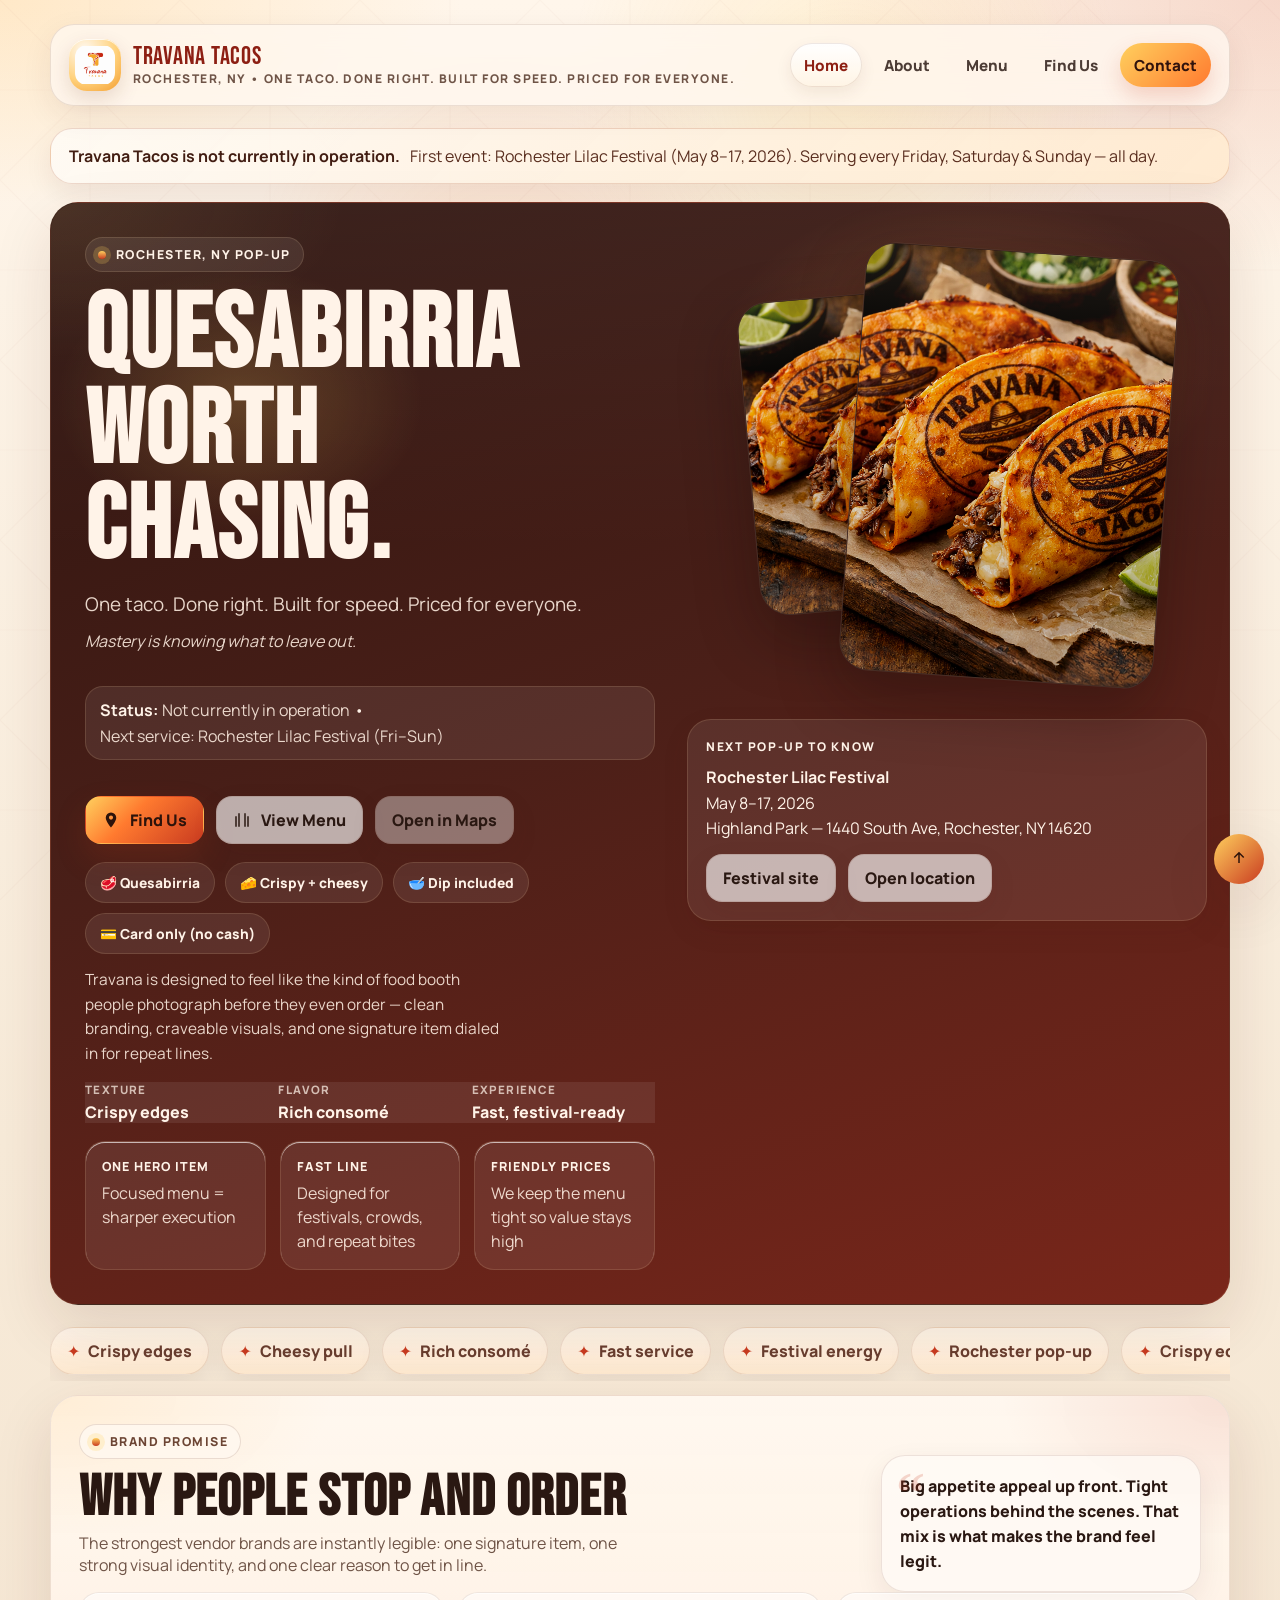
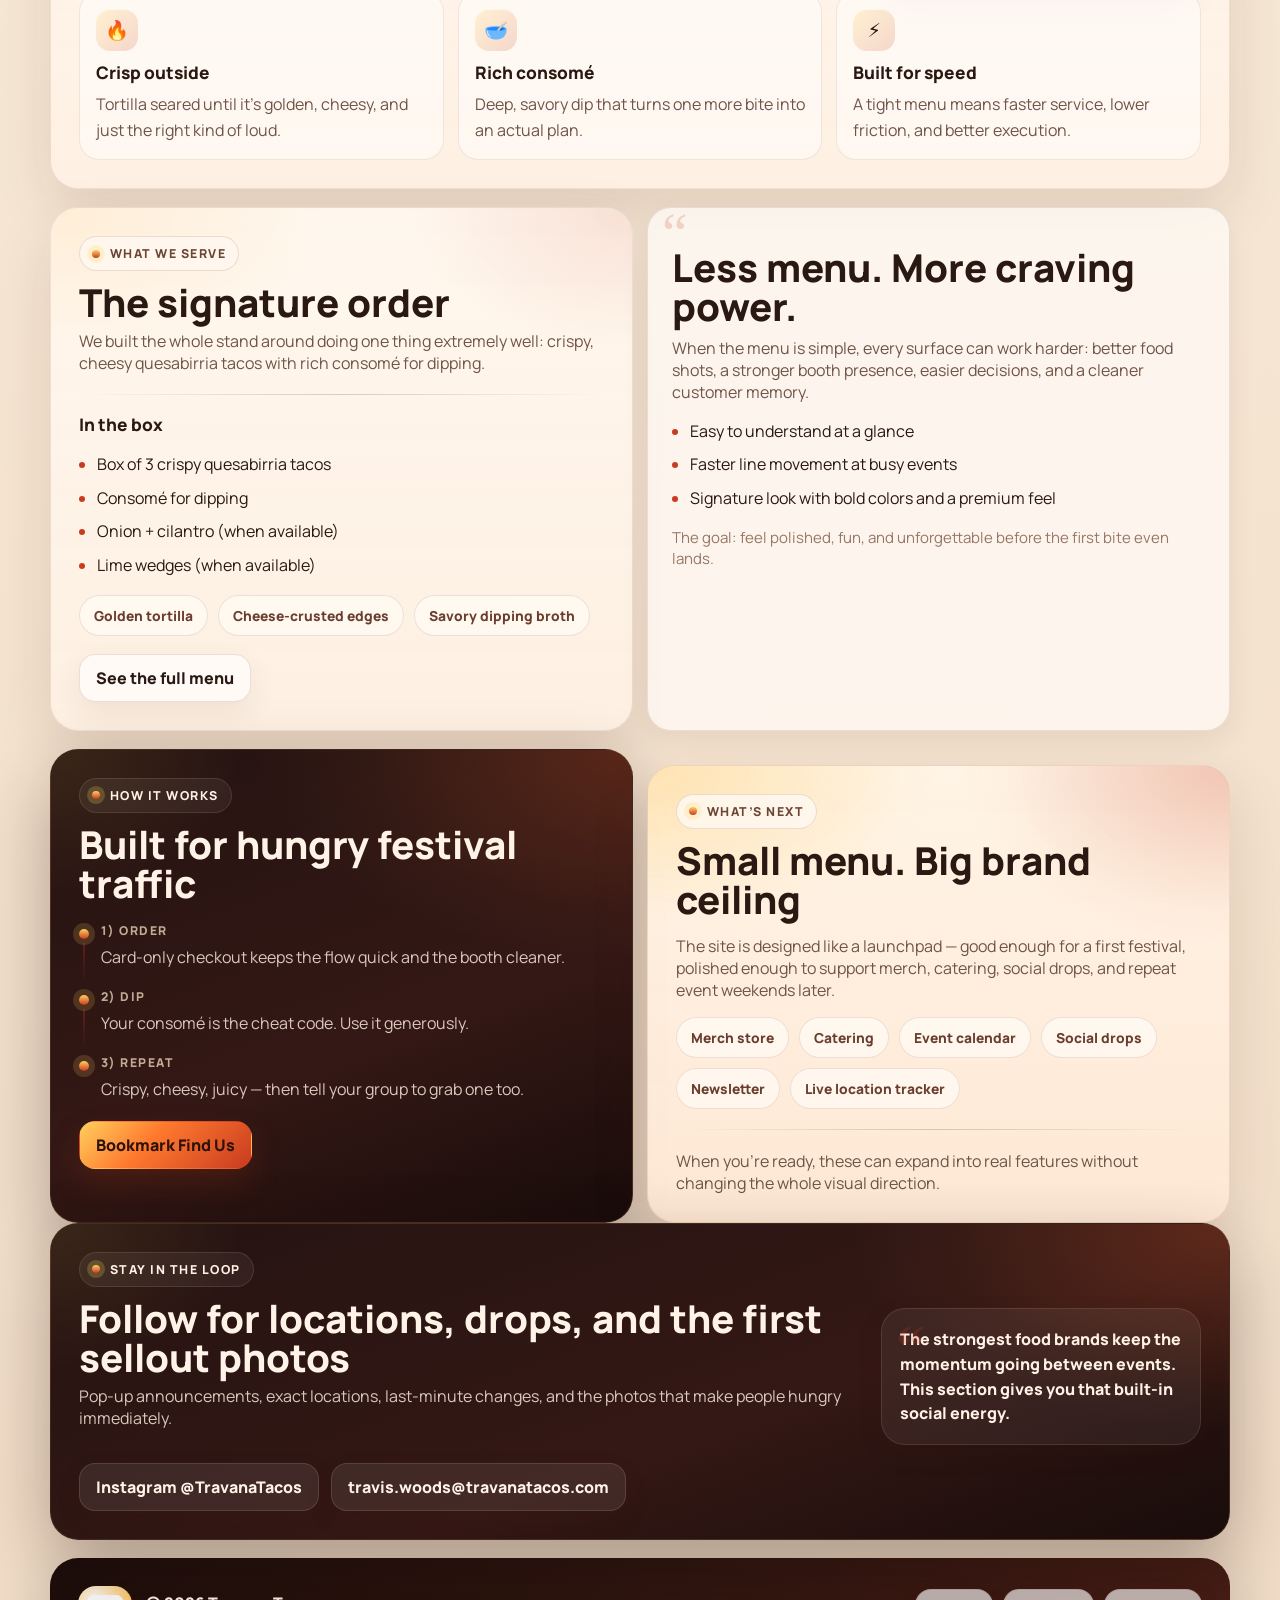
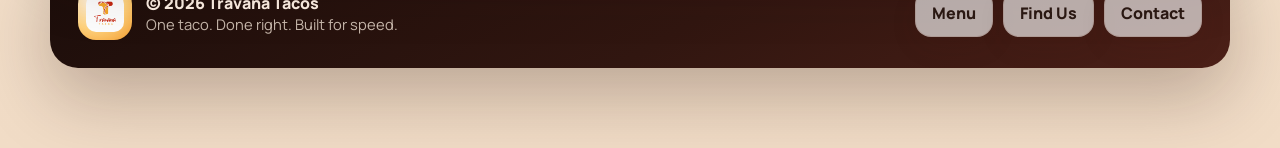
==== commit b0e17cab: "inputmax" ====
--- a/index.html
+++ b/index.html
@@ -5,7 +5,7 @@
     <meta name="viewport" content="width=device-width,initial-scale=1" />
 
     <title>Travana Tacos • Rochester, NY</title>
-    <meta name="description" content="Travana Tacos — Rochester, NY quesabirria pop-up. One taco. Done right. Built for speed. Priced for everyone." />
+    <meta name="description" content="Travana Tacos — Rochester, NY quesabirria pop-up. Crispy, cheesy, dip-ready tacos with a pop-up flow built to move fast and hit hard." />
     <meta name="theme-color" content="#1b1316" />
     <meta name="format-detection" content="telephone=no" />
 
@@ -23,7 +23,7 @@
 
     <link rel="preconnect" href="https://fonts.googleapis.com" />
     <link rel="preconnect" href="https://fonts.gstatic.com" crossorigin />
-    <link href="https://fonts.googleapis.com/css2?family=Inter:wght@400;500;600;700;800&family=Space+Grotesk:wght@400;500;600;700&display=swap" rel="stylesheet" />
+    <link href="https://fonts.googleapis.com/css2?family=Bebas+Neue&family=Manrope:wght@400;500;600;700;800&display=swap" rel="stylesheet" />
 
     <link rel="stylesheet" href="/styles.css" />
   </head>
@@ -65,9 +65,9 @@
         <div class="hero-inner">
           <div class="hero-copy">
             <div class="kicker"><span class="k-dot"></span><span id="pillCity">Rochester, NY pop-up</span></div>
-            <h1 id="headline" style="margin-top: 16px;">Quesabirria you’ll crave.</h1>
-            <p class="lead" id="tagline">One taco. Done right. Built for speed. Priced for everyone.</p>
-            <p class="muted" id="mantra" style="margin-top: 10px; font-style: italic;">Mastery is knowing what to leave out.</p>
+            <h1 id="headline" style="margin-top: 16px;">Quesabirria worth chasing.</h1>
+            <p class="lead" id="tagline">Crispy, cheesy, dip-ready tacos with a pop-up flow built to move fast and hit hard.</p>
+            <p class="muted" id="mantra" style="margin-top: 10px; font-style: italic;">A focused menu. A louder first bite. A brand people remember.</p>
 
             <p class="meta">
               <strong id="statusLabel">Status:</strong>
@@ -95,7 +95,7 @@
               <span class="pill" id="pillCashless">💳 Card only (no cash)</span>
             </div>
 
-            <div class="stats">
+            <p class="hero-note">Travana is designed to feel like the kind of food booth people photograph before they even order — clean branding, craveable visuals, and one signature item dialed in for repeat lines.</p><div class="hero-taste"><div><div class="taste-label">Texture</div><div class="taste-value">Crispy edges</div></div><div><div class="taste-label">Flavor</div><div class="taste-value">Rich consomé</div></div><div><div class="taste-label">Experience</div><div class="taste-value">Fast, festival-ready</div></div></div><div class="stats">
               <div class="stat">
                 <div class="k">One hero item</div>
                 <div class="v">Focused menu = sharper execution</div>
@@ -118,7 +118,7 @@
             </div>
 
             <div class="eventbox">
-              <div class="event-title">Festival season starts here</div>
+              <div class="event-title">Next pop-up to know</div>
               <div class="event-meta">
                 <div><strong id="eventName">Rochester Lilac Festival</strong></div>
                 <div><span id="eventDates">May 8–17, 2026</span></div>
@@ -154,10 +154,10 @@
         <div class="section-top">
           <div>
             <div class="kicker"><span class="k-dot"></span>Brand promise</div>
-            <h2 class="display-sm" style="margin-top: 12px;">Why it hits</h2>
-            <p class="muted" style="margin-top: 8px; max-width: 58ch;">We built the whole stand around a single bite — then refined everything around speed, consistency, and that first wow moment.</p>
-          </div>
-          <aside class="mini-quote">Focused enough to move fast. Crafted enough to feel like you found your new favorite taco spot.</aside>
+            <h2 class="display-sm" style="margin-top: 12px;">Why people stop and order</h2>
+            <p class="muted" style="margin-top: 8px; max-width: 58ch;">The strongest vendor brands are instantly legible: one signature item, one strong visual identity, and one clear reason to get in line.</p>
+          </div>
+          <aside class="mini-quote">Big appetite appeal up front. Tight operations behind the scenes. That mix is what makes the brand feel legit.</aside>
         </div>
 
         <div class="featuregrid">
@@ -182,7 +182,7 @@
       <section class="grid2 editorial-grid">
         <section class="card reveal">
           <div class="kicker"><span class="k-dot"></span>What we serve</div>
-          <h2 style="margin-top: 12px;">A box built around one obsession</h2>
+          <h2 style="margin-top: 12px;">The signature order</h2>
           <p class="muted" id="featuredDesc" style="margin-top: 8px;">Crispy, cheesy quesabirria tacos with rich consomé for dipping — a tight menu so we can move fast and keep prices friendly.</p>
           <div class="divider"></div>
           <h3>In the box</h3>
@@ -203,8 +203,8 @@
         </section>
 
         <section class="editorial-quote reveal">
-          <h2 style="margin-top: 16px;">Less menu. More identity.</h2>
-          <p class="muted" style="margin-top: 10px;">Travana is built like a modern pop-up brand: one hero item, clearer operations, better photos, better service flow, and a sharper customer memory.</p>
+          <h2 style="margin-top: 16px;">Less menu. More craving power.</h2>
+          <p class="muted" style="margin-top: 10px;">When the menu is simple, every surface can work harder: better food shots, a stronger booth presence, easier decisions, and a cleaner customer memory.</p>
           <ul class="list-check">
             <li>Easy to understand at a glance</li>
             <li>Faster line movement at busy events</li>
@@ -217,7 +217,7 @@
       <section class="grid2">
         <section class="card card-dark reveal">
           <div class="kicker"><span class="k-dot"></span>How it works</div>
-          <h2 style="margin-top: 12px;">Festival-ready from the first order</h2>
+          <h2 style="margin-top: 12px;">Built for hungry festival traffic</h2>
           <div class="timeline">
             <div class="titem">
               <div class="when">1) Order</div>
@@ -239,7 +239,7 @@
 
         <section class="card card-sunset reveal">
           <div class="kicker"><span class="k-dot"></span>What’s next</div>
-          <h2 style="margin-top: 12px;">A brand built to keep growing</h2>
+          <h2 style="margin-top: 12px;">Small menu. Big brand ceiling</h2>
           <p class="muted">The site is designed like a launchpad — good enough for a first festival, polished enough to support merch, catering, social drops, and repeat event weekends later.</p>
           <div class="chips" style="margin-top: 16px;">
             <span class="chip">Merch store</span>
@@ -258,7 +258,7 @@
         <div class="section-top">
           <div>
             <div class="kicker"><span class="k-dot"></span>Stay in the loop</div>
-            <h2 style="margin-top: 12px;">Follow along for pop-up drops</h2>
+            <h2 style="margin-top: 12px;">Follow for locations, drops, and the first sellout photos</h2>
             <p class="muted" style="margin-top: 8px;">Pop-up announcements, exact locations, last-minute changes, and the photos that make people hungry immediately.</p>
           </div>
           <aside class="mini-quote">The strongest food brands keep the momentum going between events. This section gives you that built-in social energy.</aside>
--- a/styles.css
+++ b/styles.css
@@ -1,155 +1,146 @@
-
 :root {
-  --bg0: #fffaf6;
-  --bg1: #fff1e8;
-  --bg2: #ffe6da;
-  --surface: rgba(255, 255, 255, 0.74);
-  --surface-strong: rgba(255, 255, 255, 0.88);
-  --surface-soft: rgba(255, 245, 240, 0.7);
-  --stroke: rgba(143, 92, 86, 0.16);
-  --stroke-strong: rgba(143, 92, 86, 0.24);
-  --stroke-soft: rgba(143, 92, 86, 0.1);
-
-  --text: #231416;
-  --muted: #6f585b;
-  --faint: #90787c;
-
-  --brand: #ff7a59;
-  --brand2: #ff4d9e;
-  --brand3: #18c7c8;
-  --brand4: #ffbe4a;
-  --brand5: #8f6bff;
-  --good: #20b26d;
-  --warn: #d98a00;
-
-  --shadow: 0 28px 80px rgba(130, 70, 83, 0.12), 0 12px 30px rgba(148, 102, 85, 0.08);
-  --shadow-soft: 0 20px 48px rgba(130, 70, 83, 0.1), 0 8px 18px rgba(148, 102, 85, 0.06);
-  --shadow-tiny: 0 8px 20px rgba(130, 70, 83, 0.08);
-
-  --radius: 26px;
-  --radius-sm: 16px;
-  --wrap: 1140px;
-
-  --font-sans: Inter, system-ui, -apple-system, BlinkMacSystemFont, "Segoe UI", sans-serif;
-  --font-display: "Space Grotesk", Inter, system-ui, sans-serif;
-
+  --bg: #f7ead8;
+  --bg-alt: #fff4e6;
+  --surface: rgba(255, 247, 238, 0.9);
+  --surface-2: rgba(255, 243, 231, 0.84);
+  --surface-dark: #241311;
+  --surface-dark-2: #341815;
+  --surface-dark-3: #4a1f18;
+  --line: rgba(106, 52, 33, 0.16);
+  --line-strong: rgba(106, 52, 33, 0.26);
+  --text: #2a1812;
+  --muted: #6f5447;
+  --faint: #977664;
+  --cream: #fff4e3;
+  --brand: #c93b20;
+  --brand-2: #ff7a2f;
+  --brand-3: #ffd05e;
+  --brand-4: #8d1f13;
+  --good: #3b8a3f;
+  --shadow-sm: 0 10px 28px rgba(76, 31, 15, 0.08);
+  --shadow: 0 22px 60px rgba(72, 28, 14, 0.12);
+  --shadow-lg: 0 34px 90px rgba(58, 20, 9, 0.2);
+  --radius-xs: 14px;
+  --radius-sm: 20px;
+  --radius: 28px;
+  --radius-lg: 38px;
+  --wrap: 1180px;
+  --font-body: "Manrope", Inter, system-ui, sans-serif;
+  --font-display: "Bebas Neue", "Archivo Black", Impact, sans-serif;
   --mx: 50vw;
   --my: 20vh;
 }
 
 * { box-sizing: border-box; }
+html { scroll-behavior: smooth; }
 html, body { margin: 0; padding: 0; }
-html { scroll-behavior: smooth; }
 body {
   min-height: 100vh;
   overflow-x: hidden;
+  font-family: var(--font-body);
   color: var(--text);
-  font-family: var(--font-sans);
   background:
-    radial-gradient(60rem 40rem at 0% -10%, rgba(255, 122, 89, 0.18), transparent 60%),
-    radial-gradient(56rem 36rem at 100% 0%, rgba(24, 199, 200, 0.16), transparent 58%),
-    radial-gradient(40rem 34rem at 50% 115%, rgba(255, 77, 158, 0.12), transparent 60%),
-    linear-gradient(180deg, var(--bg0), var(--bg1));
+    radial-gradient(50rem 22rem at 0% 0%, rgba(255, 184, 74, 0.22), transparent 58%),
+    radial-gradient(50rem 28rem at 100% 0%, rgba(201, 59, 32, 0.16), transparent 60%),
+    linear-gradient(180deg, #fff6eb 0%, #f7ead8 34%, #f1dcc6 100%);
 }
 
 body::before {
   content: "";
   position: fixed;
   inset: 0;
+  z-index: -2;
   pointer-events: none;
-  z-index: -2;
   background:
-    radial-gradient(34rem 34rem at var(--mx) var(--my), rgba(255,255,255,0.52), transparent 58%),
-    radial-gradient(34rem 34rem at calc(var(--mx) - 24vw) calc(var(--my) + 18vh), rgba(255, 190, 74, 0.18), transparent 62%),
-    radial-gradient(32rem 32rem at calc(var(--mx) + 20vw) calc(var(--my) - 12vh), rgba(24, 199, 200, 0.13), transparent 60%),
-    radial-gradient(40rem 40rem at calc(var(--mx) + 6vw) calc(var(--my) + 26vh), rgba(255, 77, 158, 0.12), transparent 64%);
+    radial-gradient(28rem 28rem at calc(var(--mx) - 10vw) calc(var(--my) + 12vh), rgba(255, 122, 47, 0.13), transparent 60%),
+    radial-gradient(30rem 30rem at calc(var(--mx) + 16vw) calc(var(--my) - 10vh), rgba(255, 208, 94, 0.18), transparent 58%),
+    radial-gradient(36rem 30rem at 50% 100%, rgba(141, 31, 19, 0.08), transparent 65%);
 }
 
 body::after {
   content: "";
   position: fixed;
   inset: 0;
+  z-index: -1;
   pointer-events: none;
-  z-index: -1;
-  opacity: 0.16;
-  background-image: url("data:image/svg+xml,%3Csvg xmlns='http://www.w3.org/2000/svg' width='240' height='240'%3E%3Cfilter id='n'%3E%3CfeTurbulence type='fractalNoise' baseFrequency='.75' numOctaves='2' stitchTiles='stitch'/%3E%3C/filter%3E%3Crect width='240' height='240' filter='url(%23n)' opacity='.25'/%3E%3C/svg%3E");
+  opacity: 0.05;
   mix-blend-mode: multiply;
-}
-
-img { max-width: 100%; display: block; }
-a { color: #c7417d; text-decoration: none; }
+  background-image: url("data:image/svg+xml,%3Csvg xmlns='http://www.w3.org/2000/svg' width='180' height='180' viewBox='0 0 180 180'%3E%3Cg fill='none' stroke='%238c5b4d' stroke-width='1.2' opacity='.65'%3E%3Cpath d='M0 90h180'/%3E%3Cpath d='M90 0v180'/%3E%3Cpath d='M0 0l180 180'/%3E%3Cpath d='M180 0L0 180'/%3E%3C/g%3E%3C/svg%3E");
+}
+
+img { display: block; max-width: 100%; }
+a { color: var(--brand); text-decoration: none; }
 a:hover { text-decoration: underline; }
-p, li { line-height: 1.68; }
-ul { margin: 0; padding-left: 1.1rem; }
-code, pre {
-  font-family: ui-monospace, SFMono-Regular, Menlo, Monaco, Consolas, "Liberation Mono", "Courier New", monospace;
-}
+button, input, textarea, select { font: inherit; }
+button { cursor: pointer; }
 
 .wrap {
-  max-width: var(--wrap);
+  width: min(calc(100% - 28px), var(--wrap));
   margin: 0 auto;
-  padding: 24px 18px 70px;
-}
-
-.muted { color: var(--muted); }
-.faint { color: var(--faint); }
+}
 
 .skip {
   position: absolute;
   left: -999px;
-  top: -999px;
-  background: linear-gradient(135deg, var(--brand4), var(--brand));
-  color: #2b1518;
-  padding: 10px 14px;
-  border-radius: 14px;
-  font-weight: 900;
-}
-.skip:focus { left: 16px; top: 16px; z-index: 1000; }
+  top: 10px;
+  z-index: 999;
+  background: #fff;
+  color: #000;
+  padding: 10px 12px;
+  border-radius: 12px;
+}
+.skip:focus { left: 10px; }
 
 .topbar {
   position: sticky;
   top: 0;
-  z-index: 120;
-  backdrop-filter: blur(18px) saturate(1.15);
-  background: rgba(255, 249, 245, 0.72);
-  border-bottom: 1px solid rgba(143, 92, 86, 0.12);
-}
-
+  z-index: 70;
+  padding: 14px 0 0;
+}
 .topbar-inner {
   display: flex;
   align-items: center;
   justify-content: space-between;
-  gap: 16px;
+  gap: 18px;
   padding: 14px 18px;
-}
-
+  margin-top: 10px;
+  border: 1px solid rgba(92, 44, 27, 0.12);
+  border-radius: 24px;
+  background: rgba(255, 248, 240, 0.78);
+  backdrop-filter: blur(14px) saturate(1.08);
+  box-shadow: 0 10px 30px rgba(79, 32, 16, 0.08);
+}
 .brand {
   display: inline-flex;
   align-items: center;
   gap: 12px;
   color: var(--text);
-  text-decoration: none;
 }
 .brand:hover { text-decoration: none; }
-
 .brand-logo {
-  width: 54px;
-  height: 54px;
+  width: 52px;
+  height: 52px;
+  object-fit: contain;
   border-radius: 18px;
-  border: 1px solid rgba(143, 92, 86, 0.18);
-  background: linear-gradient(180deg, rgba(255,255,255,0.92), rgba(255, 240, 233, 0.9));
-  box-shadow: var(--shadow-tiny);
-  object-fit: contain;
-}
-
-.brand-text { display: flex; flex-direction: column; line-height: 1.08; }
+  padding: 6px;
+  background: radial-gradient(circle at 30% 20%, #fff8ef, #ffd27d 56%, #f39c2e 100%);
+  box-shadow: inset 0 1px 0 rgba(255,255,255,0.8), 0 8px 20px rgba(99, 33, 12, 0.14);
+}
+.brand-text { display: flex; flex-direction: column; line-height: 1; }
 .brand-name {
   font-family: var(--font-display);
+  font-size: 1.55rem;
+  letter-spacing: 0.03em;
+  color: var(--brand-4);
+}
+.brand-sub {
+  margin-top: 3px;
+  font-size: 0.75rem;
   font-weight: 800;
-  font-size: 1.02rem;
-  letter-spacing: -0.03em;
-}
-.brand-sub { font-size: 12px; color: var(--muted); }
+  letter-spacing: 0.12em;
+  text-transform: uppercase;
+  color: var(--muted);
+}
 
 .nav-wrap { display: flex; align-items: center; gap: 10px; }
 .nav {
@@ -159,56 +150,45 @@
   flex-wrap: wrap;
 }
 .nav a {
-  position: relative;
-  padding: 10px 12px;
+  display: inline-flex;
+  align-items: center;
+  justify-content: center;
+  min-height: 44px;
+  padding: 10px 14px;
   border-radius: 999px;
-  color: rgba(35, 20, 22, 0.84);
-  font-weight: 600;
-  transition: background 180ms ease, transform 180ms ease, color 180ms ease;
-}
-.nav a::after {
-  content: "";
-  position: absolute;
-  left: 12px;
-  right: 12px;
-  bottom: 7px;
-  height: 3px;
-  border-radius: 999px;
-  background: linear-gradient(90deg, var(--brand), var(--brand2), var(--brand3));
-  transform: scaleX(0);
-  transform-origin: left;
-  transition: transform 220ms ease;
+  color: rgba(42, 24, 18, 0.84);
+  font-size: 0.95rem;
+  font-weight: 800;
+  transition: 180ms ease;
 }
 .nav a:hover {
   text-decoration: none;
-  background: rgba(255,255,255,0.52);
-  transform: translateY(-1px);
-}
-.nav a:hover::after,
-.nav a.active::after,
-.nav a[aria-current="page"]::after { transform: scaleX(1); }
+  background: rgba(255,255,255,0.72);
+  color: var(--text);
+}
 .nav a.active,
 .nav a[aria-current="page"] {
-  background: rgba(255,255,255,0.76);
-  color: var(--text);
-  box-shadow: inset 0 0 0 1px rgba(143, 92, 86, 0.08);
+  background: linear-gradient(180deg, rgba(255,255,255,0.94), rgba(255, 244, 229, 0.9));
+  box-shadow: inset 0 0 0 1px rgba(114, 57, 37, 0.12), 0 6px 16px rgba(83, 33, 17, 0.08);
+  color: var(--brand-4);
 }
 .nav-cta {
-  background: linear-gradient(135deg, rgba(255, 122, 89, 0.14), rgba(255, 77, 158, 0.12));
-  box-shadow: inset 0 0 0 1px rgba(255, 122, 89, 0.18);
+  background: linear-gradient(135deg, var(--brand-3), var(--brand-2));
+  color: #31130d !important;
+  box-shadow: 0 10px 22px rgba(201, 59, 32, 0.2);
 }
 
 .nav-toggle {
   display: none;
-  width: 46px;
-  height: 46px;
+  align-items: center;
+  justify-content: center;
+  width: 48px;
+  height: 48px;
+  border: 1px solid rgba(114, 57, 37, 0.16);
   border-radius: 16px;
-  border: 1px solid rgba(143, 92, 86, 0.16);
-  background: rgba(255,255,255,0.8);
-  box-shadow: var(--shadow-tiny);
+  background: rgba(255,255,255,0.88);
   color: var(--text);
-  align-items: center;
-  justify-content: center;
+  box-shadow: var(--shadow-sm);
 }
 .nav-toggle span,
 .nav-toggle span::before,
@@ -216,10 +196,10 @@
   display: inline-block;
   width: 18px;
   height: 2px;
+  border-radius: 999px;
   background: currentColor;
-  border-radius: 999px;
   position: relative;
-  transition: transform 160ms ease, background 160ms ease;
+  transition: transform 180ms ease, background 180ms ease;
 }
 .nav-toggle span::before,
 .nav-toggle span::after {
@@ -233,34 +213,57 @@
 .nav-open .nav-toggle span::before { top: 0; transform: rotate(45deg); }
 .nav-open .nav-toggle span::after { top: 0; transform: rotate(-45deg); }
 
+main.wrap { padding: 22px 0 80px; }
+
 .notice {
   display: none;
   align-items: center;
-  gap: 12px;
+  gap: 10px;
   padding: 16px 18px;
-  border-radius: var(--radius);
-  border: 1px solid rgba(255, 122, 89, 0.18);
-  background: linear-gradient(135deg, rgba(255,255,255,0.84), rgba(255, 241, 233, 0.84));
-  box-shadow: var(--shadow-tiny);
-}
-.notice strong { font-weight: 900; }
-
-h1, h2, h3, .display, .display-sm {
+  margin-bottom: 18px;
+  border-radius: 22px;
+  border: 1px solid rgba(158, 61, 26, 0.18);
+  color: #5a2e1f;
+  background: linear-gradient(135deg, rgba(255, 250, 244, 0.94), rgba(255, 234, 207, 0.9));
+  box-shadow: var(--shadow-sm);
+}
+.notice strong { color: #421d12; }
+
+h1, h2, h3, .display-sm {
   margin: 0;
   color: var(--text);
+}
+h1, .display-sm {
   font-family: var(--font-display);
-  letter-spacing: -0.03em;
-}
-h1 { font-size: clamp(2.45rem, 5vw, 4.55rem); line-height: 0.95; }
-h2 { font-size: clamp(1.45rem, 2vw, 2rem); line-height: 1.05; }
-h3 { font-size: 1.05rem; line-height: 1.2; }
-.display-sm { font-size: clamp(1.75rem, 3vw, 2.45rem); line-height: 1; }
-p.lead {
-  margin: 12px 0 0;
-  max-width: 66ch;
-  font-size: clamp(1.02rem, 1.6vw, 1.16rem);
-  color: #433033;
-}
+  text-transform: uppercase;
+  line-height: 0.92;
+  letter-spacing: 0.02em;
+}
+h1 {
+  font-size: clamp(3.2rem, 10vw, 6.5rem);
+  max-width: 10ch;
+}
+h2 {
+  font-size: clamp(1.75rem, 3vw, 2.9rem);
+  line-height: 1.02;
+  font-weight: 900;
+}
+h3 {
+  font-size: 1.08rem;
+  line-height: 1.2;
+  font-weight: 900;
+}
+.display-sm { font-size: clamp(2rem, 5vw, 3.6rem); }
+.lead {
+  margin: 14px 0 0;
+  max-width: 62ch;
+  font-size: clamp(1.03rem, 2vw, 1.18rem);
+  line-height: 1.65;
+  color: #4b352b;
+}
+.muted { color: var(--muted); }
+.faint { color: var(--faint); }
+.mini { color: rgba(255, 240, 226, 0.75); font-size: 0.92rem; }
 
 .kicker {
   display: inline-flex;
@@ -268,74 +271,37 @@
   gap: 10px;
   padding: 8px 12px;
   border-radius: 999px;
-  border: 1px solid rgba(143, 92, 86, 0.12);
-  background: rgba(255,255,255,0.74);
-  color: #654f53;
-  font-size: 13px;
-  font-weight: 700;
-  letter-spacing: 0.02em;
+  border: 1px solid rgba(106, 52, 33, 0.14);
+  background: rgba(255, 248, 239, 0.9);
+  font-size: 0.77rem;
+  font-weight: 900;
+  letter-spacing: 0.12em;
   text-transform: uppercase;
+  color: #6c4534;
 }
 .k-dot {
   width: 8px;
   height: 8px;
   border-radius: 999px;
-  background: linear-gradient(180deg, var(--brand4), var(--brand2));
-  box-shadow: 0 0 0 5px rgba(255, 190, 74, 0.14);
+  background: linear-gradient(180deg, var(--brand-3), var(--brand));
+  box-shadow: 0 0 0 5px rgba(255, 208, 94, 0.22);
 }
 
 .section-top {
   display: grid;
-  grid-template-columns: minmax(0, 1fr) auto;
-  gap: 18px;
+  grid-template-columns: minmax(0, 1fr) minmax(240px, 320px);
+  gap: 20px;
   align-items: end;
-}
-
-.mini-quote,
-.editorial-quote {
-  position: relative;
-  border-radius: 22px;
-  border: 1px solid rgba(143, 92, 86, 0.14);
-  background: linear-gradient(135deg, rgba(255,255,255,0.84), rgba(255, 242, 235, 0.75));
-  color: #51393d;
-  box-shadow: var(--shadow-tiny);
-}
-.mini-quote {
-  max-width: 310px;
-  padding: 16px 18px;
-  font-size: 0.98rem;
-  font-weight: 600;
-}
-.editorial-quote {
-  padding: 26px 24px 24px;
-  min-height: 100%;
-}
-.editorial-quote::before,
-.mini-quote::before {
-  content: "“";
-  position: absolute;
-  top: -12px;
-  left: 16px;
-  font-family: Georgia, serif;
-  font-size: 3.5rem;
-  line-height: 1;
-  color: rgba(255, 77, 158, 0.26);
-}
-.quote-line {
-  margin-top: 10px;
-  color: var(--faint);
-  font-size: 0.9rem;
 }
 
 .card {
   position: relative;
-  padding: 24px;
+  overflow: hidden;
+  padding: 28px;
+  border: 1px solid rgba(114, 57, 37, 0.12);
   border-radius: var(--radius);
-  border: 1px solid rgba(143, 92, 86, 0.14);
-  background: linear-gradient(180deg, rgba(255,255,255,0.78), rgba(255, 246, 242, 0.7));
-  box-shadow: var(--shadow-soft);
-  backdrop-filter: blur(12px) saturate(1.1);
-  overflow: hidden;
+  background: linear-gradient(180deg, rgba(255, 248, 240, 0.94), rgba(255, 241, 228, 0.9));
+  box-shadow: var(--shadow);
 }
 .card::before {
   content: "";
@@ -343,132 +309,374 @@
   inset: 0;
   pointer-events: none;
   background:
-    radial-gradient(30rem 18rem at -8% -8%, rgba(255, 122, 89, 0.14), transparent 60%),
-    radial-gradient(24rem 16rem at 108% 4%, rgba(24, 199, 200, 0.12), transparent 58%),
-    linear-gradient(180deg, rgba(255,255,255,0.16), transparent 35%);
+    radial-gradient(32rem 16rem at 0% 0%, rgba(255, 193, 102, 0.18), transparent 55%),
+    radial-gradient(26rem 16rem at 100% 0%, rgba(201, 59, 32, 0.12), transparent 55%);
 }
 .card > * { position: relative; }
-.card:hover { transform: translateY(-2px); }
-.card { transition: transform 220ms ease, box-shadow 220ms ease, border-color 220ms ease; }
-.card:hover {
-  border-color: rgba(255, 122, 89, 0.2);
-  box-shadow: 0 32px 90px rgba(130, 70, 83, 0.14), 0 12px 26px rgba(148, 102, 85, 0.08);
-}
-.card + .card { margin-top: 14px; }
+.card:hover { transform: translateY(-2px); box-shadow: var(--shadow-lg); }
+.card { transition: transform 180ms ease, box-shadow 180ms ease, border-color 180ms ease; }
+.card:hover { border-color: rgba(145, 57, 23, 0.18); }
+.card + .card { margin-top: 16px; }
+.card-dark {
+  color: #fff1e5;
+  background:
+    radial-gradient(44rem 24rem at 100% 0%, rgba(255, 127, 58, 0.14), transparent 54%),
+    linear-gradient(160deg, var(--surface-dark) 0%, var(--surface-dark-2) 60%, #180c0a 100%);
+  border-color: rgba(255, 185, 120, 0.12);
+  box-shadow: 0 28px 72px rgba(35, 12, 8, 0.32);
+}
+.card-dark::before {
+  background:
+    radial-gradient(24rem 18rem at 0% 0%, rgba(255, 208, 94, 0.1), transparent 50%),
+    radial-gradient(30rem 20rem at 100% 0%, rgba(201, 59, 32, 0.12), transparent 54%);
+}
+.card-dark h1,
+.card-dark h2,
+.card-dark h3,
+.card-dark .display-sm,
+.card-dark .muted strong,
+.card-dark .stat .k,
+.card-dark .event-meta strong,
+.card-dark .footer-title { color: #fff3e7; }
+.card-dark .muted,
+.card-dark p,
+.card-dark li,
+.card-dark .what,
+.card-dark .quote-line,
+.card-dark .event-meta,
+.card-dark .mini { color: rgba(255, 239, 224, 0.82); }
+.card-dark .kicker,
+.card-dark .pill,
+.card-dark .chip,
+.card-dark .mini-card,
+.card-dark .eventbox,
+.card-dark .meta,
+.card-dark .stat,
+.card-dark .feature,
+.card-dark .editorial-quote,
+.card-dark .mini-quote {
+  background: rgba(255,255,255,0.06);
+  color: #fff2e5;
+  border-color: rgba(255, 213, 165, 0.12);
+}
+.card-dark .btn.secondary,
+.card-dark .btn.ghost {
+  background: rgba(255,255,255,0.08);
+  color: #fff3e7;
+  border-color: rgba(255, 219, 173, 0.14);
+}
+.card-sunset {
+  background:
+    radial-gradient(32rem 18rem at 0% 0%, rgba(255, 208, 94, 0.26), transparent 56%),
+    radial-gradient(30rem 20rem at 100% 0%, rgba(201, 59, 32, 0.15), transparent 56%),
+    linear-gradient(180deg, rgba(255, 245, 231, 0.94), rgba(255, 232, 213, 0.92));
+}
+
 .divider {
   height: 1px;
-  background: linear-gradient(90deg, rgba(143, 92, 86, 0), rgba(143, 92, 86, 0.22), rgba(143, 92, 86, 0));
-  margin: 18px 0;
+  margin: 20px 0;
+  background: linear-gradient(90deg, rgba(113, 57, 37, 0), rgba(113, 57, 37, 0.24), rgba(113, 57, 37, 0));
 }
 
 .hero {
   padding: 0;
-  overflow: hidden;
-}
-.hero::after {
-  content: "";
-  position: absolute;
-  inset: auto -10% -22% auto;
-  width: 22rem;
-  height: 22rem;
-  border-radius: 50%;
-  background: radial-gradient(circle, rgba(255, 190, 74, 0.24), rgba(255, 190, 74, 0));
-  pointer-events: none;
+  background:
+    radial-gradient(30rem 20rem at 78% 14%, rgba(255, 161, 79, 0.23), transparent 52%),
+    radial-gradient(22rem 16rem at 16% 18%, rgba(255, 208, 94, 0.2), transparent 52%),
+    linear-gradient(160deg, #2c140f 0%, #4a1f18 46%, #7a261a 100%);
+  border-color: rgba(255, 213, 160, 0.1);
+  color: #fff2e7;
+}
+.hero::before {
+  background:
+    radial-gradient(34rem 18rem at 0% 0%, rgba(255, 214, 130, 0.1), transparent 54%),
+    linear-gradient(180deg, rgba(255,255,255,0.05), transparent 32%);
+}
+.hero h1,
+.hero h2,
+.hero h3,
+.hero .display-sm,
+.hero .meta strong,
+.hero .stat .k,
+.hero .event-meta strong,
+.hero .kicker,
+.hero .muted,
+.hero .lead,
+.hero .mini-quote,
+.hero .event-title,
+.hero .event-meta,
+.hero .pill,
+.hero .v,
+.hero .faint,
+.hero .quote-line,
+.hero .editorial-quote,
+.hero .badge-chip,
+.hero .chip,
+.hero .mini,
+.hero .kicker,
+.hero .brand-promise,
+.hero .hero-taste .taste-label,
+.hero .hero-taste .taste-value { color: #fff3e8; }
+.hero .hero-copy .muted,
+.hero .hero-copy .lead,
+.hero .hero-copy .meta,
+.hero .hero-copy .v,
+.hero .hero-copy .hero-note,
+.hero .hero-copy p { color: rgba(255, 239, 226, 0.88); }
+.hero .kicker,
+.hero .meta,
+.hero .stat,
+.hero .eventbox,
+.hero .pill,
+.hero .mini-quote,
+.hero .hero-taste {
+  background: rgba(255,255,255,0.08);
+  border-color: rgba(255, 215, 170, 0.14);
 }
 .hero-inner {
   display: grid;
-  grid-template-columns: 1.08fr 0.92fr;
-  gap: 18px;
+  grid-template-columns: minmax(0, 1.08fr) minmax(360px, 0.92fr);
+  gap: 0;
   align-items: stretch;
 }
-.hero-copy { padding: 30px 28px; }
+.hero-copy {
+  padding: 34px 32px 34px 34px;
+}
+.hero-copy h1 { text-wrap: balance; }
+
+.hero-prime:not(.hero) h1 {
+  font-size: clamp(2.7rem, 7vw, 4.8rem);
+  max-width: 12ch;
+}
+.card-dark .label,
+.card-dark .when { color: rgba(255, 228, 200, 0.72); }
+.card-dark input,
+.card-dark textarea,
+.card-dark select {
+  background: rgba(255,255,255,0.94);
+  color: var(--text);
+}
 .hero-copy .meta {
-  margin-top: 14px;
+  display: inline-flex;
+  flex-wrap: wrap;
+  gap: 4px;
+  margin-top: 18px;
   padding: 12px 14px;
   border-radius: 18px;
-  background: rgba(255,255,255,0.58);
-  border: 1px solid rgba(143, 92, 86, 0.1);
-  color: var(--muted);
-}
-.hero-copy .meta strong { color: var(--text); }
+  border: 1px solid rgba(255, 215, 170, 0.14);
+}
+.hero-copy .buttons { margin-top: 20px; }
+.hero-note {
+  max-width: 46ch;
+  margin-top: 14px;
+  font-size: 0.96rem;
+  line-height: 1.6;
+}
 .hero-media {
+  padding: 22px 22px 22px 0;
   display: grid;
   gap: 14px;
-  padding: 18px 18px 18px 0;
   align-content: start;
 }
 .photo-stack {
   position: relative;
-  min-height: 390px;
-  isolation: isolate;
+  min-height: 480px;
+  border-radius: 32px;
 }
 .photo-stack::before {
   content: "";
   position: absolute;
-  inset: 6% 0 auto 8%;
-  width: 72%;
-  aspect-ratio: 1;
+  inset: 10% 14% auto auto;
+  width: 210px;
+  height: 210px;
   border-radius: 50%;
-  background: radial-gradient(circle, rgba(24, 199, 200, 0.16), rgba(24, 199, 200, 0));
-  filter: blur(12px);
+  background: radial-gradient(circle, rgba(255, 208, 94, 0.34), rgba(255, 208, 94, 0));
+  filter: blur(10px);
 }
 .photo {
   position: absolute;
-  inset: 0;
+  overflow: hidden;
+  inset: auto;
   border-radius: 30px;
-  overflow: hidden;
-  border: 1px solid rgba(143, 92, 86, 0.14);
-  background: linear-gradient(180deg, rgba(255,255,255,0.7), rgba(255, 242, 236, 0.72));
-  box-shadow: var(--shadow-soft);
+  border: 1px solid rgba(255, 220, 188, 0.12);
+  background: #2e1712;
+  box-shadow: 0 24px 60px rgba(24, 8, 5, 0.34);
 }
 .photo img {
   width: 100%;
   height: 100%;
   object-fit: cover;
+  filter: saturate(1.08) contrast(1.03);
 }
 .photo::after {
   content: "";
   position: absolute;
   inset: 0;
   background:
-    linear-gradient(180deg, rgba(255,255,255,0.12), rgba(255,255,255,0)),
-    linear-gradient(180deg, rgba(24, 16, 18, 0), rgba(24, 16, 18, 0.22));
-}
-.photo.p1 { transform: rotate(-4deg) translate(-10px, 16px) scale(0.98); }
-.photo.p2 { transform: rotate(4deg) translate(16px, 0px) scale(1.01); }
-
-.stats {
+    linear-gradient(180deg, rgba(255, 215, 175, 0.12), transparent 30%),
+    linear-gradient(180deg, rgba(0,0,0,0), rgba(0,0,0,0.24));
+}
+.photo.p1 {
+  left: 4%;
+  right: 14%;
+  top: 10%;
+  bottom: 18%;
+  transform: rotate(-5deg);
+}
+.photo.p2 {
+  left: 24%;
+  right: 0;
+  top: 2%;
+  bottom: 2%;
+  transform: rotate(4deg);
+}
+.heroimg { object-position: center; }
+.hero-taste {
   display: grid;
-  grid-template-columns: repeat(3, minmax(0, 1fr));
+  grid-template-columns: repeat(3, minmax(0,1fr));
   gap: 10px;
   margin-top: 16px;
 }
-.stat {
-  padding: 14px;
-  border-radius: 18px;
-  border: 1px solid rgba(143, 92, 86, 0.12);
-  background: rgba(255,255,255,0.56);
-  box-shadow: inset 0 1px 0 rgba(255,255,255,0.6);
-}
-.stat .k { font-weight: 800; color: var(--text); }
-.stat .v { color: var(--muted); font-size: 13px; margin-top: 3px; }
-
+.taste-label {
+  font-size: 0.72rem;
+  letter-spacing: 0.12em;
+  text-transform: uppercase;
+  opacity: 0.72;
+  font-weight: 800;
+}
+.taste-value {
+  margin-top: 4px;
+  font-size: 1rem;
+  font-weight: 900;
+}
+
+.stats, .signal-grid, .value-grid, .featuregrid, .microgrid, .gallery, .grid2 {
+  display: grid;
+  gap: 14px;
+}
+.stats {
+  grid-template-columns: repeat(3, minmax(0,1fr));
+  margin-top: 18px;
+}
+.stat, .feature, .mini-card, .value-card {
+  padding: 16px;
+  border-radius: 20px;
+  border: 1px solid rgba(106, 52, 33, 0.1);
+  background: rgba(255,255,255,0.5);
+  box-shadow: inset 0 1px 0 rgba(255,255,255,0.65);
+}
+.stat .k {
+  font-size: 0.78rem;
+  font-weight: 900;
+  letter-spacing: 0.08em;
+  text-transform: uppercase;
+  color: #6a3a2b;
+}
+.stat .v {
+  margin-top: 6px;
+  color: var(--muted);
+  line-height: 1.5;
+}
+.signal-grid,
+.value-grid,
+.featuregrid,
+.microgrid { grid-template-columns: repeat(3, minmax(0,1fr)); }
+.grid2 { grid-template-columns: repeat(2, minmax(0,1fr)); margin-top: 18px; }
+.editorial-grid { align-items: stretch; }
+.editorial-quote,
+.mini-quote,
 .eventbox {
-  padding: 16px;
-  border-radius: 22px;
-  border: 1px solid rgba(143, 92, 86, 0.14);
-  background: linear-gradient(135deg, rgba(255,255,255,0.76), rgba(255, 243, 237, 0.76));
-  box-shadow: var(--shadow-tiny);
-}
-.event-title { font-size: 0.82rem; font-weight: 900; text-transform: uppercase; letter-spacing: 0.08em; color: #8c5d5f; }
-.event-meta { margin-top: 8px; color: var(--muted); font-size: 0.95rem; }
-.event-meta strong { color: var(--text); }
+  border-radius: 24px;
+  border: 1px solid rgba(106, 52, 33, 0.12);
+  background: rgba(255, 250, 245, 0.78);
+  box-shadow: var(--shadow-sm);
+}
+.editorial-quote,
+.mini-quote { position: relative; }
+.mini-quote { padding: 18px; font-weight: 800; line-height: 1.55; }
+.editorial-quote { padding: 24px; min-height: 100%; }
+.mini-quote::before,
+.editorial-quote::before {
+  content: "“";
+  position: absolute;
+  top: -8px;
+  left: 14px;
+  font-family: Georgia, serif;
+  font-size: 3.6rem;
+  color: rgba(201, 59, 32, 0.2);
+}
+.quote-line {
+  margin-top: 14px;
+  font-size: 0.94rem;
+  color: var(--faint);
+}
+.eventbox { padding: 18px; }
+.event-title {
+  font-size: 0.75rem;
+  font-weight: 900;
+  letter-spacing: 0.14em;
+  text-transform: uppercase;
+  color: #7b4534;
+}
+.event-meta { margin-top: 10px; color: var(--muted); line-height: 1.6; }
+
+.pills, .chips, .badge-cloud {
+  display: flex;
+  flex-wrap: wrap;
+  gap: 10px;
+}
+.pills { margin-top: 18px; }
+.pill, .chip, .badge-chip {
+  display: inline-flex;
+  align-items: center;
+  min-height: 40px;
+  padding: 10px 14px;
+  border-radius: 999px;
+  border: 1px solid rgba(106, 52, 33, 0.12);
+  background: rgba(255, 250, 244, 0.78);
+  color: #6b3d2e;
+  font-size: 0.86rem;
+  font-weight: 900;
+}
+.badge-cloud { margin-top: 16px; }
+
+.flavor-band {
+  overflow: hidden;
+  margin: 16px 0 0;
+  padding: 6px 0;
+}
+.flavor-track {
+  display: flex;
+  width: max-content;
+  gap: 12px;
+  animation: slide 28s linear infinite;
+}
+.flavor-pill {
+  display: inline-flex;
+  align-items: center;
+  gap: 8px;
+  padding: 12px 16px;
+  border-radius: 999px;
+  background: linear-gradient(180deg, rgba(255, 246, 234, 0.95), rgba(255, 232, 206, 0.88));
+  border: 1px solid rgba(113, 57, 37, 0.12);
+  box-shadow: var(--shadow-sm);
+  font-weight: 900;
+  color: #693e2f;
+}
+.flavor-pill::before {
+  content: "✦";
+  color: var(--brand);
+}
+@keyframes slide {
+  from { transform: translateX(0); }
+  to { transform: translateX(-50%); }
+}
 
 .buttons {
   display: flex;
   flex-wrap: wrap;
-  gap: 10px;
-  margin-top: 16px;
+  gap: 12px;
+  margin-top: 18px;
 }
 .btn {
   position: relative;
@@ -476,1127 +684,327 @@
   align-items: center;
   justify-content: center;
   gap: 10px;
+  min-height: 48px;
   padding: 12px 16px;
   border-radius: 16px;
   border: 1px solid transparent;
-  background: linear-gradient(135deg, var(--brand4), var(--brand), var(--brand2));
-  background-size: 180% 180%;
-  color: #2b1216;
-  font-weight: 900;
-  box-shadow: 0 18px 36px rgba(255, 122, 89, 0.18);
-  transition: transform 180ms ease, filter 180ms ease, background-position 280ms ease, box-shadow 180ms ease;
-}
-.btn::after {
-  content: "";
-  position: absolute;
-  inset: 1px;
-  border-radius: inherit;
-  background: linear-gradient(180deg, rgba(255,255,255,0.28), rgba(255,255,255,0));
-  pointer-events: none;
+  background: linear-gradient(135deg, var(--brand-3), var(--brand-2) 40%, var(--brand));
+  color: #2d130b;
+  font-weight: 900;
+  box-shadow: 0 14px 30px rgba(169, 56, 21, 0.22);
+  transition: 180ms ease;
 }
 .btn:hover {
   text-decoration: none;
   transform: translateY(-1px);
-  filter: saturate(1.05) brightness(1.02);
-  background-position: 100% 50%;
-  box-shadow: 0 20px 42px rgba(255, 122, 89, 0.22);
-}
-.btn:active { transform: translateY(0); }
+  filter: saturate(1.05);
+  box-shadow: 0 18px 34px rgba(169, 56, 21, 0.28);
+}
 .btn.secondary,
 .btn.ghost {
+  background: rgba(255,255,255,0.64);
   color: var(--text);
-  background: rgba(255,255,255,0.62);
-  border-color: rgba(143, 92, 86, 0.14);
-  box-shadow: inset 0 1px 0 rgba(255,255,255,0.72), var(--shadow-tiny);
-}
-.btn.secondary::after,
-.btn.ghost::after { background: linear-gradient(180deg, rgba(255,255,255,0.32), rgba(255,255,255,0)); }
-.btn.ghost { background: rgba(255,255,255,0.34); }
+  border-color: rgba(106, 52, 33, 0.14);
+  box-shadow: var(--shadow-sm);
+}
+.btn.ghost { background: rgba(255,255,255,0.38); }
 .btn .icon { width: 18px; height: 18px; }
 
-.pills, .chips {
-  display: flex;
-  flex-wrap: wrap;
-  gap: 8px;
-  margin-top: 14px;
-}
-.pill, .chip {
-  padding: 8px 12px;
-  border-radius: 999px;
-  border: 1px solid rgba(143, 92, 86, 0.12);
-  background: rgba(255,255,255,0.66);
-  color: #624c50;
-  font-size: 13px;
-  font-weight: 600;
-}
-
-.flavor-band {
-  margin: 16px 0 0;
-  border-radius: 20px;
-  border: 1px solid rgba(143, 92, 86, 0.14);
-  background: linear-gradient(135deg, rgba(255,255,255,0.72), rgba(255, 245, 238, 0.74));
-  box-shadow: var(--shadow-tiny);
-  overflow: hidden;
-}
-.flavor-track {
-  display: flex;
-  width: max-content;
-  min-width: 100%;
-  gap: 0;
-  align-items: center;
-  white-space: nowrap;
-  animation: marquee 24s linear infinite;
-}
-.flavor-pill {
-  display: inline-flex;
-  align-items: center;
-  gap: 10px;
-  padding: 14px 20px;
-  color: #5b464a;
-  font-weight: 800;
-  letter-spacing: 0.02em;
-}
-.flavor-pill::before {
-  content: "✦";
-  color: var(--brand2);
-}
-
-.grid2 {
+.iconbadge {
   display: grid;
-  grid-template-columns: repeat(2, minmax(0, 1fr));
-  gap: 14px;
-  margin-top: 14px;
-}
-
-.featuregrid,
-.value-grid,
-.microgrid,
-.signal-grid {
-  display: grid;
-  gap: 14px;
-  margin-top: 16px;
-}
-.featuregrid,
-.value-grid,
-.signal-grid { grid-template-columns: repeat(3, minmax(0, 1fr)); }
-.microgrid { grid-template-columns: repeat(2, minmax(0, 1fr)); }
-.feature,
-.value-card,
-.mini-card {
-  position: relative;
-  padding: 18px;
-  border-radius: 22px;
-  border: 1px solid rgba(143, 92, 86, 0.14);
-  background: linear-gradient(180deg, rgba(255,255,255,0.7), rgba(255, 244, 239, 0.66));
-  box-shadow: inset 0 1px 0 rgba(255,255,255,0.78);
-  overflow: hidden;
-}
-.feature::before,
-.value-card::before,
-.mini-card::before {
-  content: "";
-  position: absolute;
-  inset: -35% auto auto -10%;
-  width: 70%;
-  height: 70%;
-  background: radial-gradient(circle, rgba(255, 122, 89, 0.12), rgba(255, 122, 89, 0));
-  pointer-events: none;
-}
-.feature:nth-child(2)::before,
-.value-card:nth-child(2)::before,
-.mini-card:nth-child(2)::before { background: radial-gradient(circle, rgba(24, 199, 200, 0.14), rgba(24, 199, 200, 0)); }
-.feature:nth-child(3)::before,
-.value-card:nth-child(3)::before,
-.mini-card:nth-child(3)::before { background: radial-gradient(circle, rgba(255, 77, 158, 0.14), rgba(255, 77, 158, 0)); }
-.feature > *, .value-card > *, .mini-card > * { position: relative; }
-.iconbadge {
-  display: inline-grid;
   place-items: center;
   width: 42px;
   height: 42px;
   border-radius: 14px;
-  background: rgba(255,255,255,0.64);
-  border: 1px solid rgba(143, 92, 86, 0.12);
-  box-shadow: var(--shadow-tiny);
-  margin-bottom: 10px;
-}
-.feature p, .value-card p, .mini-card p { margin: 8px 0 0; color: var(--muted); }
-
-.editorial-grid { align-items: stretch; }
+  background: linear-gradient(135deg, rgba(255, 208, 94, 0.24), rgba(201, 59, 32, 0.18));
+  box-shadow: inset 0 1px 0 rgba(255,255,255,0.6);
+  font-size: 1.2rem;
+}
+.feature p,
+.value-card p,
+.mini-card p,
+.contactlist,
+.timeline,
+.highlight-list,
+ul,
+li,
+details p,
+.label,
+.what,
+.when,
+pre,
+input,
+textarea,
+select { line-height: 1.6; }
+.feature h3,
+.value-card h3,
+.mini-card h3 { margin-top: 12px; }
+.feature p,
+.value-card p,
+.mini-card p { margin: 8px 0 0; color: var(--muted); }
+
 .list-check,
-.highlight-list {
-  list-style: none;
-  padding: 0;
-  margin: 16px 0 0;
+.highlight-list,
+ul {
+  padding-left: 1.1rem;
 }
 .list-check li,
-.highlight-list li {
-  position: relative;
-  padding-left: 28px;
-  margin: 10px 0;
-}
-.list-check li::before,
-.highlight-list li::before {
-  content: "✓";
-  position: absolute;
-  left: 0;
-  top: 0;
-  font-weight: 900;
-  color: var(--good);
-}
+.highlight-list li,
+ul li { margin: 8px 0; }
+.list-check li::marker,
+.highlight-list li::marker,
+ul li::marker { color: var(--brand); }
 
 .timeline {
-  position: relative;
-  margin-top: 14px;
-  padding-left: 20px;
-}
-.timeline::before {
-  content: "";
-  position: absolute;
-  left: 8px;
-  top: 10px;
-  bottom: 10px;
-  width: 2px;
-  background: linear-gradient(180deg, rgba(255, 122, 89, 0.28), rgba(255, 77, 158, 0.22), rgba(24, 199, 200, 0.24));
+  display: grid;
+  gap: 16px;
+  margin-top: 18px;
 }
 .titem {
   position: relative;
-  padding: 12px 0 12px 14px;
+  padding: 0 0 0 22px;
 }
 .titem::before {
   content: "";
   position: absolute;
-  left: -1px;
-  top: 18px;
-  width: 12px;
-  height: 12px;
+  left: 0;
+  top: 8px;
+  width: 10px;
+  height: 10px;
   border-radius: 50%;
-  background: linear-gradient(180deg, var(--brand4), var(--brand2));
-  box-shadow: 0 0 0 5px rgba(255, 190, 74, 0.12);
-}
-.titem .when { font-weight: 800; color: var(--text); }
-.titem .what { margin-top: 4px; color: var(--muted); }
+  background: linear-gradient(180deg, var(--brand-3), var(--brand));
+  box-shadow: 0 0 0 6px rgba(255, 208, 94, 0.16);
+}
+.titem::after {
+  content: "";
+  position: absolute;
+  left: 4px;
+  top: 22px;
+  bottom: -12px;
+  width: 2px;
+  background: linear-gradient(180deg, rgba(201, 59, 32, 0.3), transparent);
+}
+.titem:last-child::after { display: none; }
+.when {
+  font-size: 0.76rem;
+  font-weight: 900;
+  letter-spacing: 0.12em;
+  text-transform: uppercase;
+  color: #6a3a2b;
+}
+.what { margin-top: 5px; color: var(--muted); }
 
 .gallery {
-  display: grid;
-  grid-template-columns: repeat(2, minmax(0, 1fr));
-  gap: 12px;
+  grid-template-columns: repeat(2, minmax(0,1fr));
+}
+.gallery img,
+.map iframe {
+  width: 100%;
+  border: 0;
+  border-radius: 22px;
+  box-shadow: var(--shadow-sm);
 }
 .gallery img {
-  width: 100%;
-  height: 220px;
+  aspect-ratio: 1;
   object-fit: cover;
-  border-radius: 22px;
-  border: 1px solid rgba(143, 92, 86, 0.14);
-  background: rgba(255,255,255,0.7);
-  box-shadow: var(--shadow-tiny);
-}
+  background: #241311;
+}
+.map iframe { min-height: 360px; }
 
 .contactlist {
   list-style: none;
   padding: 0;
   margin: 0;
+  display: grid;
+  gap: 14px;
 }
 .contactlist li {
   display: grid;
-  grid-template-columns: 96px 1fr;
+  grid-template-columns: 110px minmax(0,1fr);
   gap: 12px;
-  padding: 12px 0;
-  border-bottom: 1px dashed rgba(143, 92, 86, 0.2);
-}
-.contactlist li:last-child { border-bottom: none; }
+  align-items: start;
+  padding: 14px 16px;
+  border-radius: 18px;
+  border: 1px solid rgba(106, 52, 33, 0.1);
+  background: rgba(255,255,255,0.48);
+}
 .label {
-  color: var(--muted);
-  font-weight: 700;
-}
-.emailtemplate {
-  margin: 0;
-  white-space: pre-wrap;
-  border: 1px solid rgba(143, 92, 86, 0.14);
-  border-radius: 18px;
-  padding: 14px;
-  background: rgba(255,255,255,0.58);
-  color: #5a4549;
-  overflow: auto;
-}
+  font-size: 0.76rem;
+  font-weight: 900;
+  letter-spacing: 0.14em;
+  text-transform: uppercase;
+  color: #7a5241;
+}
+
 .form {
   display: grid;
-  gap: 12px;
-  margin-top: 12px;
+  gap: 14px;
+  margin-top: 18px;
 }
 .field {
   display: grid;
-  gap: 6px;
+  gap: 8px;
 }
 .field label {
-  color: #473438;
-  font-weight: 700;
-  font-size: 13px;
-}
-.field input,
-.field textarea,
-.field select {
+  font-size: 0.82rem;
+  font-weight: 900;
+  letter-spacing: 0.1em;
+  text-transform: uppercase;
+}
+input,
+textarea,
+select {
   width: 100%;
-  padding: 13px 14px;
+  padding: 14px 15px;
   border-radius: 16px;
-  border: 1px solid rgba(143, 92, 86, 0.16);
-  background: rgba(255,255,255,0.84);
+  border: 1px solid rgba(106, 52, 33, 0.16);
+  background: rgba(255,255,255,0.92);
   color: var(--text);
-  outline: none;
-  box-shadow: inset 0 1px 0 rgba(255,255,255,0.84);
-}
-.field textarea { min-height: 120px; resize: vertical; }
-.field input:focus,
-.field textarea:focus,
-.field select:focus {
-  border-color: rgba(255, 122, 89, 0.4);
-  box-shadow: 0 0 0 5px rgba(255, 122, 89, 0.1);
-}
-.map {
-  width: 100%;
-  min-height: 340px;
-  border-radius: 24px;
-  border: 1px solid rgba(143, 92, 86, 0.14);
-  overflow: hidden;
-  background: rgba(255,255,255,0.82);
-  box-shadow: var(--shadow-tiny);
-}
-.map iframe {
-  width: 100%;
-  height: 100%;
-  min-height: 340px;
-  border: 0;
-}
-
-.badge-cloud {
+  box-shadow: inset 0 1px 2px rgba(0,0,0,0.03);
+}
+textarea { min-height: 140px; resize: vertical; }
+input:focus,
+textarea:focus,
+select:focus {
+  outline: 2px solid rgba(201, 59, 32, 0.2);
+  border-color: rgba(201, 59, 32, 0.4);
+}
+.emailtemplate {
+  overflow: auto;
+  white-space: pre-wrap;
+  padding: 18px;
+  border-radius: 20px;
+  border: 1px solid rgba(106, 52, 33, 0.1);
+  background: rgba(255,255,255,0.54);
+  box-shadow: inset 0 1px 0 rgba(255,255,255,0.7);
+}
+
+.footer {
+  margin-top: 18px;
+  padding: 0;
+}
+.footer-inner {
+  display: flex;
+  justify-content: space-between;
+  align-items: center;
+  gap: 18px;
+  padding: 28px;
+  border-radius: 28px;
+  color: #fff1e5;
+  background: linear-gradient(150deg, #1b0d0a 0%, #311610 55%, #4b1f17 100%);
+  box-shadow: 0 28px 70px rgba(35, 12, 8, 0.26);
+}
+.footer-brand {
+  display: flex;
+  align-items: center;
+  gap: 14px;
+}
+.footer-logo {
+  width: 54px;
+  height: 54px;
+  padding: 8px;
+  border-radius: 18px;
+  object-fit: contain;
+  background: radial-gradient(circle at 30% 20%, #fff8ef, #ffd27d 56%, #f39c2e 100%);
+}
+.footer-title {
+  font-weight: 900;
+  font-size: 1rem;
+}
+.footer-links {
   display: flex;
   flex-wrap: wrap;
   gap: 10px;
-  margin-top: 16px;
-}
-.badge-chip {
-  padding: 10px 12px;
-  border-radius: 16px;
-  background: rgba(255,255,255,0.66);
-  border: 1px solid rgba(143, 92, 86, 0.12);
-  color: #5f4a4d;
-  font-weight: 700;
-}
-
-.footer {
-  margin-top: 22px;
-}
-.footer-inner {
-  display: grid;
-  grid-template-columns: 1.2fr 0.8fr;
-  gap: 16px;
-  padding-top: 18px;
-  border-top: 1px solid rgba(143, 92, 86, 0.14);
-}
-.footer-brand {
-  display: flex;
-  align-items: center;
-  gap: 12px;
-}
-.footer-logo {
-  width: 40px;
-  height: 40px;
-  border-radius: 14px;
-  border: 1px solid rgba(143, 92, 86, 0.14);
-  background: rgba(255,255,255,0.8);
-  box-shadow: var(--shadow-tiny);
-  object-fit: contain;
-}
-.footer-title { font-weight: 900; }
-.footer .mini { margin-top: 4px; color: var(--muted); font-size: 13px; }
-.footer-links {
-  display: flex;
-  justify-content: flex-end;
-  flex-wrap: wrap;
-  gap: 10px;
-}
-
-.details,
-details {
-  border: 1px solid rgba(143, 92, 86, 0.14);
-  border-radius: 20px;
-  padding: 12px 14px;
-  background: rgba(255,255,255,0.56);
-}
-summary { cursor: pointer; font-weight: 800; color: var(--text); }
-details p { margin: 10px 0 0; }
+}
 
 .reveal {
   opacity: 0;
-  transform: translateY(16px);
-  transition: opacity 620ms ease, transform 620ms ease;
-  will-change: opacity, transform;
-}
-.reveal.in {
-  opacity: 1;
-  transform: translateY(0);
-}
+  transform: translateY(18px);
+  transition: opacity 500ms ease, transform 500ms ease;
+}
+.reveal.in { opacity: 1; transform: none; }
 
 .toTop {
   position: fixed;
   right: 16px;
   bottom: 16px;
-  z-index: 200;
+  z-index: 80;
   width: 50px;
   height: 50px;
+  border: 0;
+  border-radius: 999px;
+  background: linear-gradient(135deg, var(--brand-3), var(--brand));
+  color: #2d130b;
+  font-weight: 900;
+  box-shadow: var(--shadow);
+}
+
+summary {
+  cursor: pointer;
+  font-weight: 900;
+  list-style: none;
+}
+summary::-webkit-details-marker { display: none; }
+details {
+  padding: 14px 16px;
   border-radius: 18px;
-  border: 1px solid rgba(143, 92, 86, 0.16);
-  background: rgba(255,255,255,0.76);
-  color: #4a363a;
-  box-shadow: var(--shadow-tiny);
-  backdrop-filter: blur(16px);
-  display: grid;
-  place-items: center;
-  cursor: pointer;
-  opacity: 0;
-  transform: translateY(10px);
-  transition: opacity 220ms ease, transform 220ms ease, background 220ms ease;
-}
-.toTop.show { opacity: 1; transform: translateY(0); }
-.toTop:hover { background: rgba(255,255,255,0.92); }
-
-
-
-/* HDR refinement pass */
-:root {
-  --bg0: #fff2de;
-  --bg1: #ffe3c5;
-  --bg2: #ffd3b2;
-  --surface: rgba(255, 250, 245, 0.78);
-  --surface-strong: rgba(255, 253, 250, 0.9);
-  --surface-soft: rgba(255, 241, 230, 0.76);
-  --stroke: rgba(118, 66, 51, 0.16);
-  --stroke-strong: rgba(118, 66, 51, 0.26);
-  --stroke-soft: rgba(118, 66, 51, 0.1);
-  --text: #261012;
-  --muted: #704749;
-  --faint: #94696a;
-  --brand: #ff5b2e;
-  --brand2: #ff2778;
-  --brand3: #00c8c8;
-  --brand4: #ffb319;
-  --brand5: #7a63ff;
-  --shadow: 0 34px 90px rgba(130, 56, 28, 0.18), 0 16px 38px rgba(115, 42, 58, 0.1);
-  --shadow-soft: 0 24px 70px rgba(130, 56, 28, 0.16), 0 10px 24px rgba(115, 42, 58, 0.08);
-  --shadow-tiny: 0 12px 28px rgba(130, 56, 28, 0.12);
-}
-
-body {
-  background:
-    radial-gradient(70rem 48rem at -8% -12%, rgba(255, 91, 46, 0.28), transparent 58%),
-    radial-gradient(56rem 42rem at 102% -8%, rgba(0, 200, 200, 0.22), transparent 56%),
-    radial-gradient(44rem 30rem at 82% 18%, rgba(255, 39, 120, 0.18), transparent 58%),
-    radial-gradient(60rem 40rem at 50% 110%, rgba(255, 179, 25, 0.16), transparent 64%),
-    linear-gradient(180deg, var(--bg0) 0%, #ffe6cd 32%, #fff0df 72%, #fff5ec 100%);
-}
-
-body::before {
-  background:
-    radial-gradient(38rem 38rem at var(--mx) var(--my), rgba(255,255,255,0.44), transparent 58%),
-    radial-gradient(38rem 38rem at calc(var(--mx) - 24vw) calc(var(--my) + 18vh), rgba(255, 179, 25, 0.24), transparent 62%),
-    radial-gradient(34rem 34rem at calc(var(--mx) + 21vw) calc(var(--my) - 11vh), rgba(0, 200, 200, 0.18), transparent 60%),
-    radial-gradient(40rem 40rem at calc(var(--mx) + 8vw) calc(var(--my) + 28vh), rgba(255, 39, 120, 0.18), transparent 64%),
-    radial-gradient(30rem 30rem at calc(var(--mx) - 8vw) calc(var(--my) - 16vh), rgba(255, 91, 46, 0.16), transparent 60%);
-}
-
-body::after { opacity: 0.11; }
-
-a { color: #d53868; }
-a:hover { text-decoration-color: rgba(213, 56, 104, 0.35); }
-
-.topbar {
-  background: linear-gradient(180deg, rgba(255, 248, 241, 0.82), rgba(255, 239, 225, 0.7));
-  border-bottom-color: rgba(118, 66, 51, 0.1);
-}
-
-.topbar.is-scrolled {
-  background: linear-gradient(180deg, rgba(255, 245, 236, 0.92), rgba(255, 235, 218, 0.86));
-  box-shadow: 0 16px 32px rgba(118, 66, 51, 0.08);
-  border-bottom-color: rgba(118, 66, 51, 0.14);
-}
-
-.scroll-progress {
-  position: fixed;
-  inset: 0 auto auto 0;
-  width: 100%;
-  height: 4px;
-  z-index: 160;
-  transform-origin: left center;
-  transform: scaleX(0);
-  background: linear-gradient(90deg, var(--brand4), var(--brand), var(--brand2), var(--brand3));
-  box-shadow: 0 0 18px rgba(255, 91, 46, 0.45);
-}
-
-.notice {
-  border-color: rgba(255, 91, 46, 0.2);
-  background: linear-gradient(135deg, rgba(255, 250, 245, 0.92), rgba(255, 228, 197, 0.9));
-  box-shadow: 0 16px 40px rgba(255, 91, 46, 0.1);
-}
-
-.kicker {
-  border-color: rgba(118, 66, 51, 0.1);
-  background: linear-gradient(135deg, rgba(255,255,255,0.82), rgba(255, 238, 221, 0.72));
-  color: #7a4045;
-  box-shadow: 0 10px 20px rgba(130, 56, 28, 0.06);
-}
-
-h1, .display-sm { text-shadow: 0 1px 0 rgba(255,255,255,0.4); }
-p.lead { color: #4a2a2f; }
-
-.card {
-  border-color: rgba(118, 66, 51, 0.12);
-  background: linear-gradient(180deg, rgba(255, 252, 249, 0.82), rgba(255, 235, 220, 0.78));
-  box-shadow: 0 28px 82px rgba(130, 56, 28, 0.16), 0 10px 24px rgba(115, 42, 58, 0.08);
-}
-
-.card::before {
-  background:
-    radial-gradient(34rem 20rem at -8% -10%, rgba(255, 91, 46, 0.18), transparent 60%),
-    radial-gradient(26rem 18rem at 108% 4%, rgba(0, 200, 200, 0.16), transparent 58%),
-    radial-gradient(20rem 14rem at 88% 94%, rgba(255, 39, 120, 0.14), transparent 62%),
-    linear-gradient(180deg, rgba(255,255,255,0.24), transparent 35%);
-}
-
-.card::after {
-  content: "";
-  position: absolute;
-  inset: 1px;
-  border-radius: calc(var(--radius) - 1px);
-  pointer-events: none;
-  border: 1px solid rgba(255,255,255,0.22);
-  mask: linear-gradient(#000 0 0) content-box, linear-gradient(#000 0 0);
-  mask-composite: exclude;
-  -webkit-mask: linear-gradient(#000 0 0) content-box, linear-gradient(#000 0 0);
-  -webkit-mask-composite: xor;
-  padding: 1px;
-}
-
-.hero-prime {
-  background:
-    linear-gradient(140deg, rgba(255, 251, 248, 0.88), rgba(255, 232, 211, 0.84)),
-    linear-gradient(135deg, rgba(255, 91, 46, 0.08), rgba(255, 39, 120, 0.06));
-}
-
-.hero.hero-prime::after {
-  width: 28rem;
-  height: 28rem;
-  background:
-    radial-gradient(circle, rgba(255, 179, 25, 0.34), rgba(255, 179, 25, 0)),
-    radial-gradient(circle at 40% 35%, rgba(255, 91, 46, 0.2), rgba(255, 91, 46, 0));
-}
-
-.hero-copy .meta {
-  background: linear-gradient(135deg, rgba(255,255,255,0.78), rgba(255, 236, 220, 0.72));
-  border-color: rgba(118, 66, 51, 0.12);
-  box-shadow: inset 0 1px 0 rgba(255,255,255,0.75), 0 12px 24px rgba(130, 56, 28, 0.06);
-}
-
-.photo-stack::before {
-  background:
-    radial-gradient(circle, rgba(0, 200, 200, 0.22), rgba(0, 200, 200, 0)),
-    radial-gradient(circle at 70% 30%, rgba(255, 39, 120, 0.16), rgba(255, 39, 120, 0));
-  filter: blur(18px);
-}
-
-.photo {
-  border-color: rgba(118, 66, 51, 0.14);
-  background: linear-gradient(180deg, rgba(255,255,255,0.78), rgba(255, 232, 216, 0.78));
-  box-shadow: 0 30px 70px rgba(89, 35, 25, 0.2), 0 10px 24px rgba(115, 42, 58, 0.08);
-}
-
-.photo img { filter: saturate(1.12) contrast(1.06) brightness(1.02) hue-rotate(-2deg); }
-
-.photo::after {
-  background:
-    linear-gradient(180deg, rgba(255,255,255,0.2), rgba(255,255,255,0)),
-    linear-gradient(180deg, rgba(24, 16, 18, 0), rgba(24, 16, 18, 0.26)),
-    radial-gradient(16rem 12rem at 80% 15%, rgba(255, 179, 25, 0.18), rgba(255, 179, 25, 0));
-}
-
-.stats .stat,
-.pill, .chip,
-.badge-chip {
-  background: linear-gradient(180deg, rgba(255,255,255,0.76), rgba(255, 237, 223, 0.72));
-  border-color: rgba(118, 66, 51, 0.12);
-}
-
-.stat .k, .event-meta strong, h3 { color: #2f1217; }
-
-.eventbox {
-  background:
-    linear-gradient(145deg, rgba(255,255,255,0.8), rgba(255, 228, 210, 0.76)),
-    linear-gradient(135deg, rgba(255, 91, 46, 0.08), rgba(0, 200, 200, 0.05));
-  border-color: rgba(118, 66, 51, 0.12);
-  box-shadow: 0 22px 44px rgba(130, 56, 28, 0.12);
-}
-
-.event-title { color: #994943; }
-
-.btn {
-  background-image: linear-gradient(135deg, #ffb319, #ff7a1f 26%, #ff5b2e 52%, #ff2778 76%, #00c8c8 100%);
-  box-shadow: 0 18px 36px rgba(255, 91, 46, 0.26), inset 0 1px 0 rgba(255,255,255,0.3);
-}
-
-.btn:hover { box-shadow: 0 22px 46px rgba(255, 91, 46, 0.32); }
-
-.btn.secondary, .btn.ghost {
-  background: linear-gradient(180deg, rgba(255,255,255,0.76), rgba(255, 236, 220, 0.72));
-}
-
-.flavor-band {
-  border-color: rgba(118, 66, 51, 0.16);
-  background:
-    linear-gradient(90deg, rgba(255, 186, 88, 0.78), rgba(255, 109, 67, 0.78), rgba(255, 39, 120, 0.75), rgba(0, 200, 200, 0.72));
-  box-shadow: 0 24px 56px rgba(255, 91, 46, 0.18);
-}
-
-.flavor-pill { color: rgba(47, 18, 23, 0.92); }
-.flavor-pill::before { color: rgba(255,255,255,0.92); }
-
-.feature, .value-card, .mini-card {
-  background: linear-gradient(180deg, rgba(255,255,255,0.76), rgba(255, 235, 220, 0.74));
-  border-color: rgba(118, 66, 51, 0.12);
-}
-
-.feature::before,
-.value-card::before,
-.mini-card::before {
-  inset: -40% auto auto -12%;
-  width: 78%;
-  height: 78%;
-}
-
-.iconbadge {
-  background: linear-gradient(180deg, rgba(255,255,255,0.92), rgba(255, 236, 220, 0.76));
-}
-
-.editorial-quote,
-.mini-quote {
-  background: linear-gradient(145deg, rgba(255,255,255,0.8), rgba(255, 231, 213, 0.72));
-}
-
-.card-dark, .card-dark .feature, .card-dark .mini-card, .card-dark .value-card, .card-dark .eventbox {
-  color: #fff4ee;
-}
-
-.card-dark {
-  background:
-    radial-gradient(28rem 18rem at 10% 0%, rgba(255, 179, 25, 0.18), transparent 58%),
-    radial-gradient(30rem 18rem at 100% 0%, rgba(0, 200, 200, 0.16), transparent 54%),
-    linear-gradient(135deg, #41151a 0%, #641d1b 34%, #8d2a22 68%, #53204a 100%);
-  border-color: rgba(255, 191, 161, 0.18);
-  box-shadow: 0 34px 90px rgba(64, 18, 22, 0.34), 0 16px 34px rgba(0,0,0,0.16);
-}
-
-.card-dark::before {
-  background:
-    radial-gradient(32rem 18rem at -8% -8%, rgba(255, 179, 25, 0.24), transparent 60%),
-    radial-gradient(26rem 20rem at 108% 4%, rgba(0, 200, 200, 0.18), transparent 58%),
-    radial-gradient(20rem 14rem at 70% 100%, rgba(255, 39, 120, 0.18), transparent 60%),
-    linear-gradient(180deg, rgba(255,255,255,0.06), transparent 36%);
-}
-
-.card-dark h1, .card-dark h2, .card-dark h3, .card-dark .display-sm, .card-dark .k, .card-dark .event-title, .card-dark .label, .card-dark strong { color: #fff7f1; }
-.card-dark p, .card-dark li, .card-dark .muted, .card-dark .faint, .card-dark .event-meta, .card-dark .footer .mini, .card-dark .what { color: rgba(255, 239, 230, 0.82); }
-.card-dark .kicker { background: rgba(255,255,255,0.1); color: #ffe2cf; border-color: rgba(255,255,255,0.12); }
-.card-dark .k-dot { box-shadow: 0 0 0 6px rgba(255, 179, 25, 0.2); }
-.card-dark .btn.secondary, .card-dark .btn.ghost {
-  background: rgba(255,255,255,0.1);
-  color: #fff4ee;
-  border-color: rgba(255,255,255,0.14);
-}
-.card-dark .pill, .card-dark .chip, .card-dark .badge-chip, .card-dark .mini-quote, .card-dark .feature, .card-dark .value-card, .card-dark .mini-card, .card-dark .eventbox, .card-dark .meta, .card-dark details, .card-dark .emailtemplate, .card-dark .field input, .card-dark .field textarea, .card-dark .field select {
-  background: rgba(255,255,255,0.08);
-  border-color: rgba(255,255,255,0.12);
-  color: #fff4ee;
-  box-shadow: inset 0 1px 0 rgba(255,255,255,0.08);
-}
-.card-dark .feature p, .card-dark .value-card p, .card-dark .mini-card p, .card-dark .stat .v { color: rgba(255, 239, 230, 0.76); }
-.card-dark .field label { color: rgba(255, 236, 226, 0.88); }
-.card-dark .field input::placeholder, .card-dark .field textarea::placeholder { color: rgba(255, 226, 215, 0.6); }
-.card-dark a { color: #ffd8b1; }
-.card-dark .divider, .card-dark .timeline::before { background: linear-gradient(90deg, rgba(255,255,255,0), rgba(255, 222, 194, 0.28), rgba(255,255,255,0)); }
-.card-dark .timeline::before { width: 2px; background: linear-gradient(180deg, rgba(255, 179, 25, 0.36), rgba(255, 39, 120, 0.28), rgba(0, 200, 200, 0.34)); }
-.card-dark .titem::before { box-shadow: 0 0 0 6px rgba(255, 179, 25, 0.18); }
-
-.card-sunset {
-  background:
-    radial-gradient(24rem 14rem at 12% 0%, rgba(255, 179, 25, 0.18), transparent 56%),
-    linear-gradient(145deg, rgba(255, 250, 246, 0.84), rgba(255, 222, 198, 0.82));
-}
-
-.map {
-  background: linear-gradient(180deg, rgba(255,255,255,0.82), rgba(255, 235, 220, 0.78));
-  box-shadow: 0 22px 50px rgba(130, 56, 28, 0.14);
-}
-
-.emailtemplate, .field input, .field textarea, .field select {
-  background: linear-gradient(180deg, rgba(255,255,255,0.9), rgba(255, 244, 236, 0.82));
-}
-
-.footer { margin-top: 26px; }
-.footer-inner {
-  padding: 20px 0 0;
-  border-top-color: rgba(118, 66, 51, 0.16);
-}
-
-.page-home .footer,
-.page-about .footer,
-.page-menu .footer,
-.page-find .footer,
-.page-contact .footer {
-  position: relative;
-  padding: 22px 24px;
-  border-radius: calc(var(--radius) + 2px);
-  background: linear-gradient(145deg, rgba(255, 252, 249, 0.72), rgba(255, 228, 210, 0.62));
-  border: 1px solid rgba(118, 66, 51, 0.12);
-  box-shadow: var(--shadow-tiny);
-  overflow: hidden;
-}
-
-.page-home .footer::before,
-.page-about .footer::before,
-.page-menu .footer::before,
-.page-find .footer::before,
-.page-contact .footer::before {
-  content: "";
-  position: absolute;
-  inset: 0;
-  pointer-events: none;
-  background: radial-gradient(26rem 14rem at 0% 0%, rgba(255, 179, 25, 0.16), transparent 60%), radial-gradient(20rem 12rem at 100% 10%, rgba(0, 200, 200, 0.12), transparent 56%);
-}
-
-.toTop {
-  background: linear-gradient(180deg, rgba(255,255,255,0.78), rgba(255, 234, 216, 0.78));
-  border-color: rgba(118, 66, 51, 0.14);
-  color: #59252b;
-}
-
-.toTop:hover { background: linear-gradient(180deg, rgba(255,255,255,0.9), rgba(255, 239, 223, 0.9)); }
+  border: 1px solid rgba(106, 52, 33, 0.12);
+  background: rgba(255,255,255,0.44);
+}
+details[open] summary { margin-bottom: 8px; }
+
+@media (max-width: 1024px) {
+  .hero-inner,
+  .section-top,
+  .grid2,
+  .signal-grid,
+  .value-grid,
+  .featuregrid,
+  .microgrid,
+  .stats {
+    grid-template-columns: 1fr;
+  }
+  .hero-media { padding: 0 28px 28px; }
+  .hero-copy { padding-bottom: 20px; }
+  .mini-quote { max-width: none; }
+}
 
 @media (max-width: 760px) {
-  .scroll-progress { height: 3px; }
-}
-
-
-.gallery img:nth-child(2) { filter: saturate(1.18) contrast(1.05) brightness(1.01); object-position: 64% 50%; }
-.gallery img:nth-child(3) { filter: saturate(1.08) contrast(1.08) hue-rotate(-6deg); object-position: 40% 50%; }
-.gallery img:nth-child(4) { filter: saturate(1.22) contrast(1.04) hue-rotate(6deg); object-position: 75% 50%; }
-.photo.p2 img { object-position: 66% 50%; }
-
-@media (prefers-reduced-motion: no-preference) {
-  .photo.p1 { animation: floatP1 10s ease-in-out infinite; }
-  .photo.p2 { animation: floatP2 12s ease-in-out infinite; }
-  .k-dot { animation: pulseDot 3.6s ease-in-out infinite; }
-}
-
-@keyframes floatP1 {
-  0%, 100% { transform: rotate(-4deg) translate(-10px, 16px) scale(0.98); }
-  50% { transform: rotate(-2deg) translate(-8px, 8px) scale(1); }
-}
-@keyframes floatP2 {
-  0%, 100% { transform: rotate(4deg) translate(16px, 0px) scale(1.01); }
-  50% { transform: rotate(2deg) translate(10px, 10px) scale(1.02); }
-}
-@keyframes pulseDot {
-  0%, 100% { box-shadow: 0 0 0 5px rgba(255, 190, 74, 0.14); }
-  50% { box-shadow: 0 0 0 9px rgba(255, 190, 74, 0.22); }
-}
-@keyframes marquee {
-  from { transform: translateX(0); }
-  to { transform: translateX(-50%); }
+  .topbar { padding-top: 10px; }
+  .topbar-inner { padding: 12px 14px; }
+  .brand-logo { width: 46px; height: 46px; }
+  .brand-name { font-size: 1.35rem; }
+  .nav-toggle { display: inline-flex; }
+  .nav {
+    display: none;
+    position: absolute;
+    top: calc(100% + 10px);
+    right: 0;
+    width: min(280px, calc(100vw - 28px));
+    padding: 12px;
+    border-radius: 20px;
+    border: 1px solid rgba(106, 52, 33, 0.14);
+    background: rgba(255, 248, 240, 0.96);
+    box-shadow: var(--shadow);
+  }
+  .nav a,
+  .nav-cta { width: 100%; justify-content: flex-start; }
+  .nav-open .nav { display: grid; }
+  main.wrap { padding-top: 18px; }
+  .card { padding: 22px 18px; border-radius: 24px; }
+  h1 { font-size: clamp(2.8rem, 20vw, 4.3rem); max-width: 8ch; }
+  .hero-copy { padding: 24px 18px 18px; }
+  .hero-media { padding: 0 18px 18px; }
+  .photo-stack { min-height: 360px; }
+  .photo.p1 { left: 0; right: 18%; top: 12%; bottom: 18%; }
+  .photo.p2 { left: 18%; right: 0; top: 0; bottom: 2%; }
+  .contactlist li { grid-template-columns: 1fr; }
+  .footer-inner,
+  .footer-brand { align-items: flex-start; }
+  .footer-inner { flex-direction: column; }
 }
 
 @media (prefers-reduced-motion: reduce) {
   html { scroll-behavior: auto; }
   .btn, .nav a, .card, .reveal, .toTop, .flavor-track { transition: none !important; animation: none !important; }
-  .btn:hover, .nav a:hover, .card:hover { transform: none !important; }
-}
-
-@media (max-width: 980px) {
-  .featuregrid, .value-grid, .signal-grid { grid-template-columns: 1fr; }
-  .stats, .microgrid { grid-template-columns: 1fr; }
-  .section-top { grid-template-columns: 1fr; }
-  .mini-quote { max-width: none; }
-}
-
-@media (max-width: 900px) {
-  .hero-inner, .grid2, .footer-inner { grid-template-columns: 1fr; }
-  .hero-media { padding: 0 24px 24px; }
-  .photo-stack { min-height: 300px; }
-  .footer-links { justify-content: flex-start; }
-}
-
-@media (max-width: 760px) {
-  h1 { font-size: clamp(2.15rem, 12vw, 3.35rem); }
-  .wrap { padding-inline: 16px; }
-  .card { padding: 20px; }
-  .nav-toggle { display: inline-flex; }
-  .nav {
-    position: absolute;
-    right: 16px;
-    top: 70px;
-    width: min(420px, calc(100vw - 32px));
-    display: none;
-    padding: 10px;
-    border-radius: 22px;
-    border: 1px solid rgba(143, 92, 86, 0.16);
-    background: rgba(255, 249, 245, 0.95);
-    box-shadow: var(--shadow);
-    backdrop-filter: blur(18px);
-  }
-  .nav a { display: block; }
-  .nav-open .nav { display: block; }
-  .gallery { grid-template-columns: 1fr; }
-  .contactlist li { grid-template-columns: 1fr; }
-}
-
-
-/* Nightfire depth pass */
-:root {
-  --brand: #ff6a2a;
-  --brand2: #ff1f72;
-  --brand3: #12d6cf;
-  --brand4: #ffb200;
-  --brand5: #8a6cff;
-  --text: #2a1416;
-  --muted: #6e4e52;
-  --faint: #977175;
-  --shadow: 0 36px 100px rgba(15, 4, 8, 0.5), 0 18px 38px rgba(89, 27, 16, 0.18);
-  --shadow-soft: 0 24px 70px rgba(15, 4, 8, 0.38), 0 10px 26px rgba(89, 27, 16, 0.14);
-  --shadow-tiny: 0 14px 34px rgba(15, 4, 8, 0.24);
-}
-
-body {
-  color: #ffece1;
-  background:
-    radial-gradient(78rem 42rem at -10% -12%, rgba(255, 98, 36, 0.34), transparent 52%),
-    radial-gradient(44rem 28rem at 104% -4%, rgba(18, 214, 207, 0.22), transparent 52%),
-    radial-gradient(42rem 24rem at 82% 18%, rgba(255, 31, 114, 0.2), transparent 56%),
-    radial-gradient(50rem 30rem at 50% 118%, rgba(255, 178, 0, 0.16), transparent 62%),
-    linear-gradient(180deg, #11080c 0%, #1b0a0f 18%, #2b0d10 42%, #45140f 64%, #211015 100%);
-}
-
-body::before {
-  background:
-    radial-gradient(34rem 34rem at var(--mx) var(--my), rgba(255, 188, 122, 0.09), transparent 58%),
-    radial-gradient(38rem 38rem at calc(var(--mx) - 24vw) calc(var(--my) + 18vh), rgba(255, 178, 0, 0.22), transparent 62%),
-    radial-gradient(36rem 36rem at calc(var(--mx) + 21vw) calc(var(--my) - 10vh), rgba(18, 214, 207, 0.16), transparent 60%),
-    radial-gradient(42rem 42rem at calc(var(--mx) + 8vw) calc(var(--my) + 28vh), rgba(255, 31, 114, 0.16), transparent 64%),
-    radial-gradient(28rem 28rem at calc(var(--mx) - 10vw) calc(var(--my) - 16vh), rgba(255, 98, 36, 0.18), transparent 60%);
-}
-
-body::after {
-  opacity: 0.08;
-  mix-blend-mode: soft-light;
-}
-
-.topbar {
-  background: linear-gradient(180deg, rgba(20, 10, 14, 0.82), rgba(27, 11, 15, 0.68));
-  border-bottom-color: rgba(255, 230, 210, 0.09);
-  box-shadow: 0 14px 32px rgba(0, 0, 0, 0.16);
-}
-
-.topbar.is-scrolled {
-  background: linear-gradient(180deg, rgba(18, 8, 13, 0.92), rgba(28, 10, 15, 0.84));
-  border-bottom-color: rgba(255, 222, 196, 0.14);
-  box-shadow: 0 18px 40px rgba(0, 0, 0, 0.24);
-}
-
-.brand,
-.brand-name,
-.brand-sub,
-.nav a,
-.nav-toggle,
-.notice,
-.notice .muted,
-.notice span,
-.scroll-progress + * { color: #ffece2; }
-.brand-sub { color: rgba(255, 230, 217, 0.72); }
-
-.brand-logo {
-  border-color: rgba(255,255,255,0.12);
-  background: linear-gradient(180deg, rgba(255,255,255,0.12), rgba(255,255,255,0.05));
-  box-shadow: 0 10px 26px rgba(0,0,0,0.22);
-}
-
-.nav a {
-  color: rgba(255, 235, 224, 0.84);
-}
-
-.nav a:hover {
-  background: rgba(255,255,255,0.08);
-}
-
-.nav a.active,
-.nav a[aria-current="page"] {
-  color: #fff7f1;
-  background: rgba(255,255,255,0.12);
-  box-shadow: inset 0 0 0 1px rgba(255,255,255,0.08);
-}
-
-.nav-cta {
-  background: linear-gradient(135deg, rgba(255, 98, 36, 0.18), rgba(255, 31, 114, 0.18));
-  box-shadow: inset 0 0 0 1px rgba(255, 150, 108, 0.22);
-}
-
-.nav-toggle {
-  border-color: rgba(255,255,255,0.12);
-  background: rgba(255,255,255,0.08);
-}
-
-.notice {
-  border-color: rgba(255, 164, 99, 0.18);
-  background: linear-gradient(135deg, rgba(44, 16, 18, 0.92), rgba(74, 24, 20, 0.88));
-  box-shadow: 0 18px 42px rgba(0,0,0,0.24), inset 0 1px 0 rgba(255,255,255,0.06);
-}
-
-.notice strong { color: #fff3ea; }
-.notice span { color: rgba(255, 231, 220, 0.78); }
-
-.kicker {
-  border-color: rgba(255, 215, 191, 0.12);
-  background: linear-gradient(135deg, rgba(255,255,255,0.1), rgba(255,255,255,0.06));
-  color: #ffe3d1;
-  box-shadow: inset 0 1px 0 rgba(255,255,255,0.06), 0 10px 22px rgba(0,0,0,0.16);
-}
-
-.k-dot { box-shadow: 0 0 0 6px rgba(255, 178, 0, 0.2); }
-
-.hero-prime {
-  background:
-    radial-gradient(22rem 16rem at 88% 14%, rgba(18, 214, 207, 0.12), transparent 58%),
-    radial-gradient(18rem 14rem at 10% 8%, rgba(255, 31, 114, 0.1), transparent 54%),
-    linear-gradient(145deg, rgba(255, 246, 238, 0.94), rgba(255, 226, 204, 0.9));
-}
-
-.card,
-.editorial-quote,
-.mini-quote {
-  color: var(--text);
-  border-color: rgba(255, 171, 118, 0.12);
-  background: linear-gradient(180deg, rgba(255, 247, 239, 0.9), rgba(255, 224, 203, 0.84));
-  box-shadow: 0 32px 90px rgba(10, 3, 6, 0.28), 0 12px 26px rgba(94, 30, 16, 0.14);
-}
-
-.card::before,
-.editorial-quote::before,
-.mini-quote::before {
-  filter: saturate(1.08);
-}
-
-.feature,
-.value-card,
-.mini-card,
-.eventbox,
-.stats .stat,
-.pill,
-.chip,
-.badge-chip,
-.details,
-details,
-.emailtemplate,
-.field input,
-.field textarea,
-.field select,
-.map {
-  background: linear-gradient(180deg, rgba(255, 248, 242, 0.72), rgba(255, 230, 215, 0.64));
-  border-color: rgba(146, 64, 44, 0.12);
-  box-shadow: inset 0 1px 0 rgba(255,255,255,0.42);
-}
-
-.feature p,
-.value-card p,
-.mini-card p,
-.quote-line,
-.emailtemplate,
-.field label,
-.field input,
-.field textarea,
-.field select,
-.badge-chip,
-.pill,
-.chip,
-.event-meta,
-.titem .what,
-.contactlist .label,
-.footer .mini,
-p.muted,
-.muted,
-.faint { color: #6a4a4f; }
-
-h1, h2, h3, .display-sm, .brand-name, .stat .k, .event-meta strong, strong { color: #2a1416; }
-
-.hero-copy .meta {
-  background: linear-gradient(135deg, rgba(255, 250, 245, 0.76), rgba(255, 233, 220, 0.72));
-  border-color: rgba(146, 64, 44, 0.12);
-  box-shadow: inset 0 1px 0 rgba(255,255,255,0.5), 0 12px 26px rgba(20, 6, 8, 0.12);
-}
-
-.photo {
-  background: linear-gradient(180deg, rgba(255,255,255,0.84), rgba(255, 228, 210, 0.78));
-  box-shadow: 0 32px 80px rgba(0, 0, 0, 0.32), 0 14px 28px rgba(94, 30, 16, 0.12);
-}
-
-.photo img {
-  filter: saturate(1.16) contrast(1.08) brightness(1.01);
-}
-
-.btn {
-  box-shadow: 0 18px 42px rgba(255, 98, 36, 0.3), 0 0 26px rgba(255, 31, 114, 0.12), inset 0 1px 0 rgba(255,255,255,0.24);
-}
-
-.btn.secondary,
-.btn.ghost {
-  color: #fff4ec;
-  background: linear-gradient(180deg, rgba(51, 18, 22, 0.84), rgba(35, 14, 18, 0.78));
-  border-color: rgba(255, 218, 190, 0.12);
-  box-shadow: inset 0 1px 0 rgba(255,255,255,0.06), 0 12px 30px rgba(0,0,0,0.18);
-}
-
-.btn.secondary::after,
-.btn.ghost::after { background: linear-gradient(180deg, rgba(255,255,255,0.08), rgba(255,255,255,0)); }
-
-.flavor-band {
-  border-color: rgba(255, 170, 109, 0.18);
-  background:
-    linear-gradient(90deg, rgba(255, 177, 0, 0.9), rgba(255, 106, 42, 0.88), rgba(255, 31, 114, 0.86), rgba(18, 214, 207, 0.82));
-  box-shadow: 0 26px 56px rgba(0, 0, 0, 0.26), 0 0 28px rgba(255, 98, 36, 0.14);
-}
-
-.card-dark {
-  background:
-    radial-gradient(26rem 16rem at 10% 0%, rgba(255, 178, 0, 0.24), transparent 58%),
-    radial-gradient(30rem 18rem at 100% 0%, rgba(18, 214, 207, 0.18), transparent 54%),
-    linear-gradient(135deg, #290d13 0%, #481112 30%, #712015 64%, #401842 100%);
-  border-color: rgba(255, 202, 167, 0.18);
-}
-
-.card-dark .btn.secondary,
-.card-dark .btn.ghost {
-  background: rgba(255,255,255,0.1);
-}
-
-.card-sunset {
-  background:
-    radial-gradient(24rem 14rem at 12% 0%, rgba(255, 178, 0, 0.2), transparent 56%),
-    linear-gradient(145deg, rgba(255, 244, 234, 0.92), rgba(255, 214, 191, 0.84));
-}
-
-.page-home .footer,
-.page-about .footer,
-.page-menu .footer,
-.page-find .footer,
-.page-contact .footer {
-  background:
-    radial-gradient(26rem 14rem at 0% 0%, rgba(255, 178, 0, 0.16), transparent 60%),
-    radial-gradient(20rem 12rem at 100% 10%, rgba(18, 214, 207, 0.1), transparent 56%),
-    linear-gradient(145deg, rgba(34, 14, 18, 0.9), rgba(48, 16, 21, 0.84));
-  border-color: rgba(255, 227, 205, 0.1);
-  box-shadow: 0 20px 48px rgba(0,0,0,0.24);
-}
-
-.page-home .footer::before,
-.page-about .footer::before,
-.page-menu .footer::before,
-.page-find .footer::before,
-.page-contact .footer::before {
-  opacity: 0.9;
-}
-
-.footer-title,
-.footer-brand,
-.footer-links a,
-.page-home .footer .mini,
-.page-about .footer .mini,
-.page-menu .footer .mini,
-.page-find .footer .mini,
-.page-contact .footer .mini {
-  color: #ffebdf;
-}
-
-.footer-links a { color: rgba(255, 232, 220, 0.86); }
-
-.toTop {
-  background: linear-gradient(180deg, rgba(38, 14, 18, 0.9), rgba(28, 12, 16, 0.84));
-  border-color: rgba(255, 227, 205, 0.1);
-  color: #ffe8dc;
-  box-shadow: 0 14px 36px rgba(0,0,0,0.28);
-}
-
-.toTop:hover {
-  background: linear-gradient(180deg, rgba(55, 18, 22, 0.94), rgba(34, 13, 17, 0.9));
-}
-
-@media (max-width: 760px) {
-  .nav {
-    border-color: rgba(255,255,255,0.12);
-    background: rgba(27, 11, 15, 0.95);
-  }
-}
-
-/* Smoky ember balance pass */
-:root {
-  --site-shell-0: #1b1214;
-  --site-shell-1: #271518;
-  --site-shell-2: #35181a;
-  --site-shell-3: #231519;
-  --site-shell-4: #191216;
-}
-
-body {
-  background:
-    radial-gradient(74rem 44rem at -10% -14%, rgba(255, 113, 44, 0.24), transparent 54%),
-    radial-gradient(40rem 24rem at 104% -6%, rgba(18, 214, 207, 0.14), transparent 54%),
-    radial-gradient(34rem 22rem at 82% 18%, rgba(255, 31, 114, 0.13), transparent 56%),
-    radial-gradient(42rem 28rem at 52% 112%, rgba(255, 178, 0, 0.11), transparent 62%),
-    linear-gradient(180deg, var(--site-shell-0) 0%, var(--site-shell-1) 22%, var(--site-shell-2) 50%, var(--site-shell-3) 76%, var(--site-shell-4) 100%);
-}
-
-body::before {
-  background:
-    radial-gradient(30rem 30rem at var(--mx) var(--my), rgba(255, 220, 188, 0.06), transparent 58%),
-    radial-gradient(36rem 36rem at calc(var(--mx) - 24vw) calc(var(--my) + 18vh), rgba(255, 140, 46, 0.14), transparent 60%),
-    radial-gradient(32rem 32rem at calc(var(--mx) + 21vw) calc(var(--my) - 10vh), rgba(18, 214, 207, 0.1), transparent 60%),
-    radial-gradient(38rem 38rem at calc(var(--mx) + 8vw) calc(var(--my) + 28vh), rgba(255, 31, 114, 0.1), transparent 63%),
-    radial-gradient(24rem 24rem at calc(var(--mx) - 10vw) calc(var(--my) - 14vh), rgba(255, 178, 0, 0.08), transparent 60%);
-}
-
-body::after {
-  opacity: 0.06;
-  mix-blend-mode: soft-light;
-}
-
-.topbar {
-  background: linear-gradient(180deg, rgba(27, 16, 20, 0.78), rgba(34, 18, 22, 0.66));
-}
-
-.topbar.is-scrolled {
-  background: linear-gradient(180deg, rgba(26, 14, 19, 0.9), rgba(35, 16, 22, 0.82));
-}
-
-.page-home .footer,
-.page-about .footer,
-.page-menu .footer,
-.page-find .footer,
-.page-contact .footer {
-  background:
-    radial-gradient(24rem 13rem at 0% 0%, rgba(255, 178, 0, 0.14), transparent 60%),
-    radial-gradient(18rem 11rem at 100% 10%, rgba(18, 214, 207, 0.08), transparent 56%),
-    linear-gradient(145deg, rgba(30, 14, 18, 0.88), rgba(42, 17, 22, 0.82));
-}
-
-.toTop {
-  background: linear-gradient(180deg, rgba(42, 17, 21, 0.9), rgba(29, 13, 17, 0.84));
-}
-
-@media (max-width: 760px) {
-  .nav {
-    background: rgba(31, 14, 19, 0.95);
-  }
-}
+}
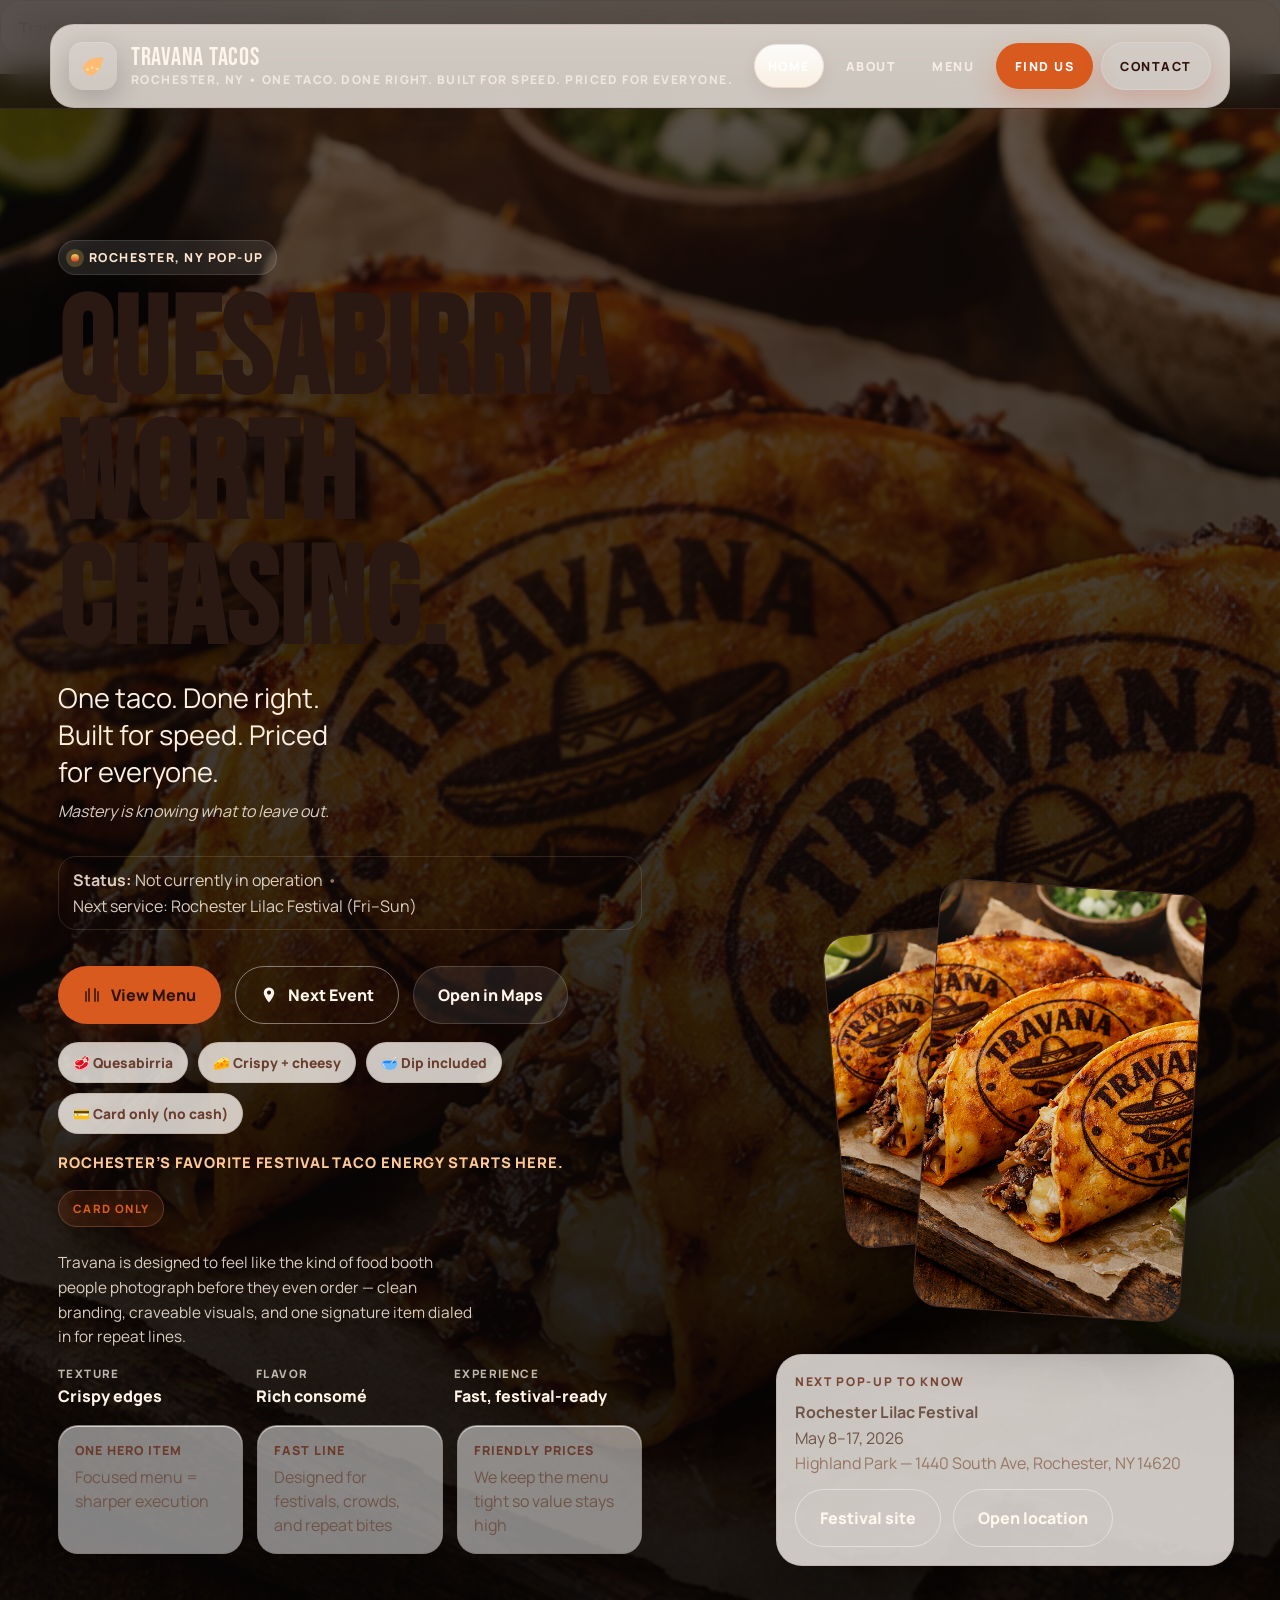
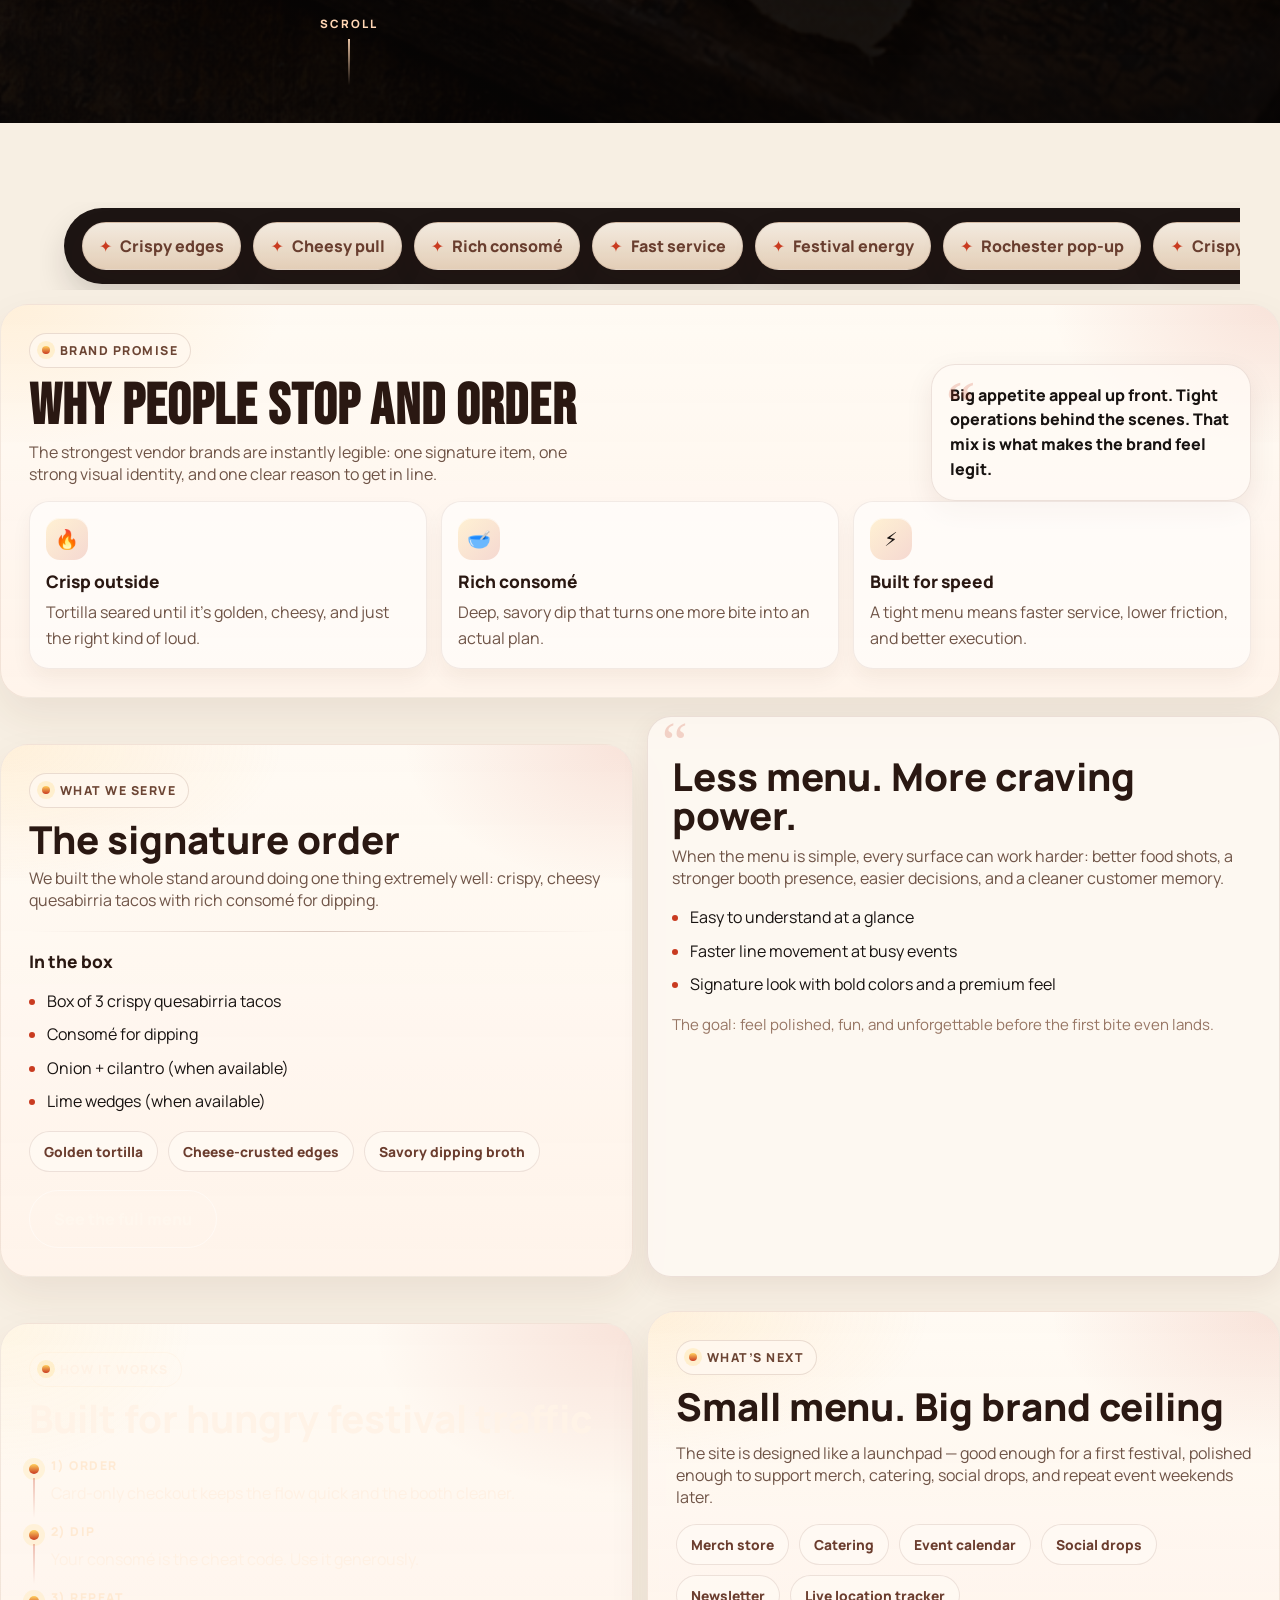
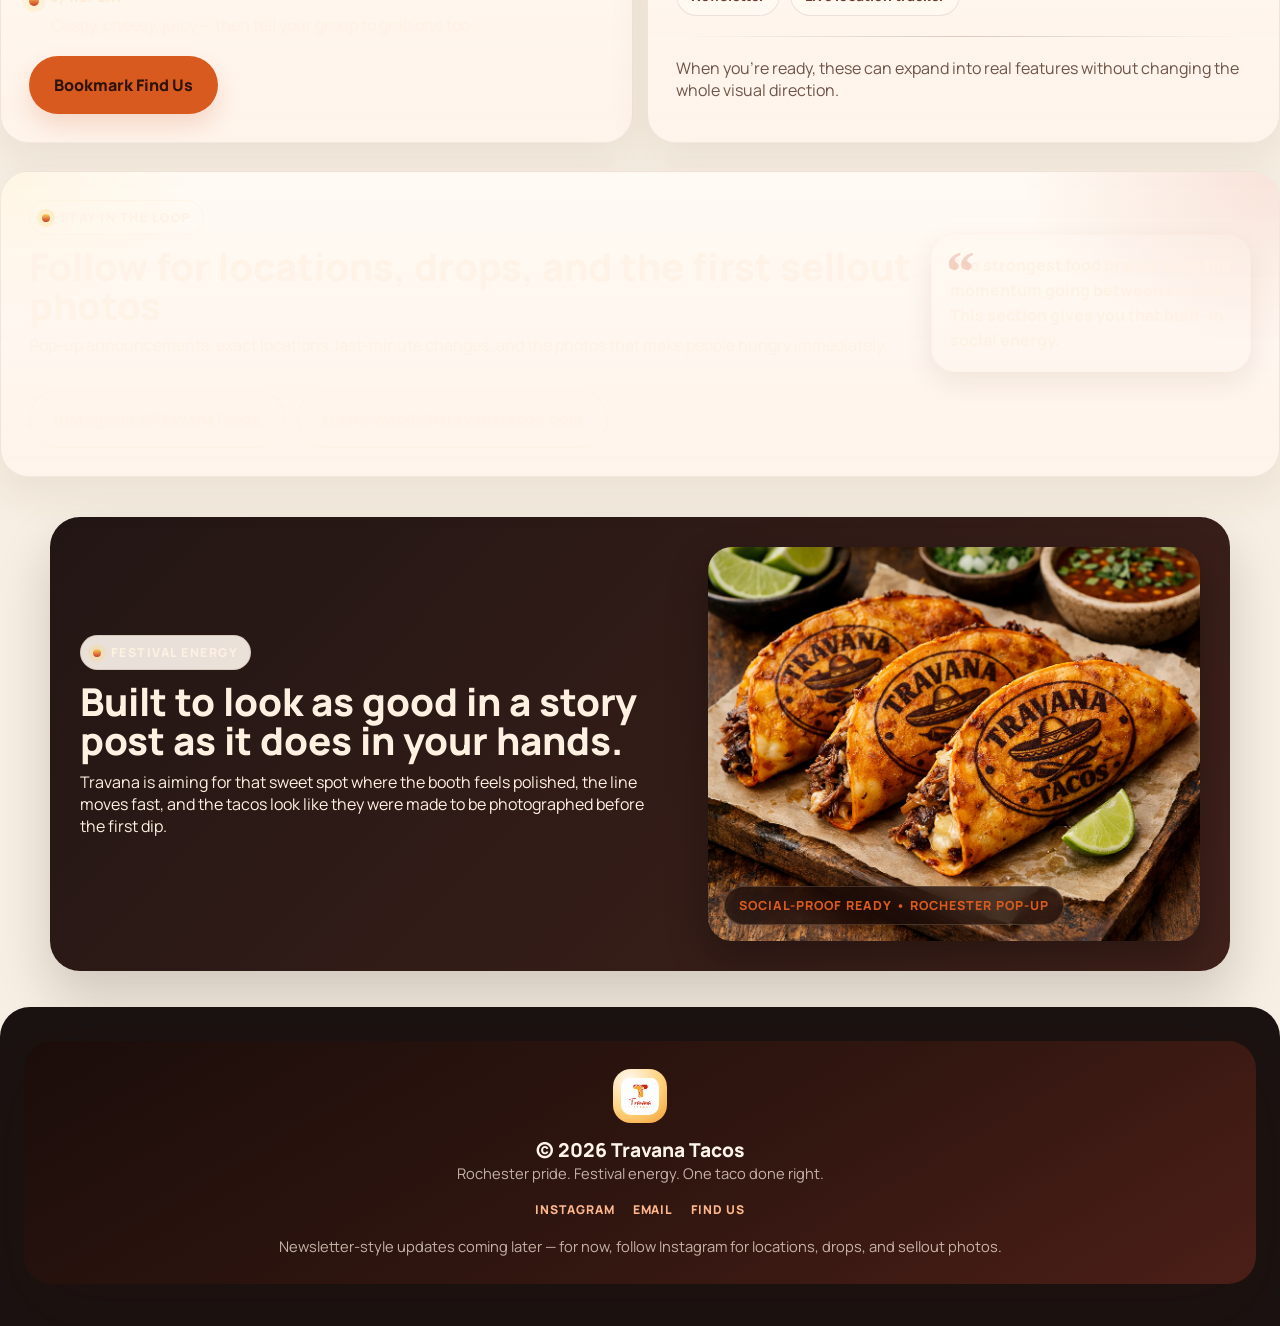
==== commit 253b495c: "newwy" ====
--- a/index.html
+++ b/index.html
@@ -33,7 +33,9 @@
     <header class="topbar">
       <div class="wrap topbar-inner">
         <a class="brand" href="/">
-          <img id="brandLogo" class="brand-logo" src="/images/TravanaLogo.png" alt="Travana Tacos logo" />
+          <span class="brand-mark" aria-hidden="true">
+            <svg viewBox="0 0 64 64" role="img" focusable="false"><path d="M12 38c6-15 18-23 36-23 2 0 4 0 6 .2-2 18-10 31-24 39-8-4-14-9-18-16Z" fill="currentColor" opacity=".22"/><path d="M10 36c5-14 17-22 36-22 3 0 5 .1 8 .4-2.7 18.6-11.6 31.7-27 39.6C18 49.7 12.4 43.8 10 36Z" fill="currentColor"/><path d="M20 36c2.6 0 3.6 1.6 3.6 3.3S22.6 43 20 43s-3.7-1.7-3.7-3.7S17.4 36 20 36Zm10-4c2.6 0 3.6 1.6 3.6 3.3S32.6 39 30 39s-3.7-1.7-3.7-3.7S27.4 32 30 32Zm11 3c2.5 0 3.5 1.5 3.5 3.1S43.5 41 41 41s-3.6-1.5-3.6-2.9S38.5 35 41 35Z" fill="#FFD88E"/></svg>
+          </span>
           <span class="brand-text">
             <span class="brand-name" id="brandName">Travana Tacos</span>
             <span class="brand-sub" id="brandSub">Rochester, NY</span>
@@ -48,20 +50,20 @@
             <a href="/" aria-current="page">Home</a>
             <a href="/about.html" >About</a>
             <a href="/menu.html" >Menu</a>
-            <a href="/find-us.html" >Find Us</a>
+            <a class="nav-find" href="/find-us.html" >Find Us</a>
             <a class="nav-cta" href="/contact.html" >Contact</a>
           </nav>
         </div>
       </div>
     </header>
 
-    <main id="main" class="wrap">
+    <main id="main" class="site-main">
       <section id="banner" class="notice reveal" style="display:none;">
         <strong id="banner1">Travana Tacos is not currently in operation.</strong>
         <span id="banner2">First event: Rochester Lilac Festival (May 8–17, 2026). Serving Fri–Sun all day.</span>
       </section>
 
-      <section class="card hero hero-prime reveal">
+      <section class="hero-cinematic reveal">
         <div class="hero-inner">
           <div class="hero-copy">
             <div class="kicker"><span class="k-dot"></span><span id="pillCity">Rochester, NY pop-up</span></div>
@@ -76,14 +78,14 @@
               <span id="todayHours">Next service: Lilac Festival (Fri–Sun)</span>
             </p>
 
-            <div class="buttons">
-              <a class="btn" href="/find-us.html">
-                <svg class="icon" viewBox="0 0 24 24" aria-hidden="true"><path fill="currentColor" d="M12 2a7 7 0 0 1 7 7c0 5-7 13-7 13S5 14 5 9a7 7 0 0 1 7-7zm0 9.5A2.5 2.5 0 1 0 12 6a2.5 2.5 0 0 0 0 5.5z"/></svg>
-                Find Us
-              </a>
-              <a class="btn secondary" href="/menu.html">
+            <div class="buttons hero-actions">
+              <a class="btn" href="/menu.html">
                 <svg class="icon" viewBox="0 0 24 24" aria-hidden="true"><path fill="currentColor" d="M7 3h2v18H7V3zm8 0h2v18h-2V3zM3 7h2v14H3V7zm16 0h2v14h-2V7z"/></svg>
                 View Menu
+              </a>
+              <a class="btn secondary" href="/find-us.html">
+                <svg class="icon" viewBox="0 0 24 24" aria-hidden="true"><path fill="currentColor" d="M12 2a7 7 0 0 1 7 7c0 5-7 13-7 13S5 14 5 9a7 7 0 0 1 7-7zm0 9.5A2.5 2.5 0 1 0 12 6a2.5 2.5 0 0 0 0 5.5z"/></svg>
+                Next Event
               </a>
               <a class="btn ghost" id="mapsBtn" href="https://www.google.com/maps/search/?api=1&query=Highland+Park+Rochester+NY" target="_blank" rel="noopener">Open in Maps</a>
             </div>
@@ -94,6 +96,9 @@
               <span class="pill">🥣 Dip included</span>
               <span class="pill" id="pillCashless">💳 Card only (no cash)</span>
             </div>
+
+                        <div class="micro-trust">Rochester’s favorite festival taco energy starts here.</div>
+            <div class="card-only-badge">Card Only</div>
 
             <p class="hero-note">Travana is designed to feel like the kind of food booth people photograph before they even order — clean branding, craveable visuals, and one signature item dialed in for repeat lines.</p><div class="hero-taste"><div><div class="taste-label">Texture</div><div class="taste-value">Crispy edges</div></div><div><div class="taste-label">Flavor</div><div class="taste-value">Rich consomé</div></div><div><div class="taste-label">Experience</div><div class="taste-value">Fast, festival-ready</div></div></div><div class="stats">
               <div class="stat">
@@ -130,6 +135,18 @@
               </div>
             </div>
           </div>
+          <div class="scroll-cue" aria-hidden="true">
+            <span>Scroll</span>
+            <div class="scroll-cue-line"></div>
+          </div>
+        </div>
+      </section>
+
+      <section class="status-ribbon reveal">
+        <div class="wrap status-ribbon-inner">
+          <strong>Not currently in operation</strong>
+          <span>First event: Rochester Lilac Festival <em>May 8–17, 2026</em> • Serving Fri–Sun all day</span>
+          <span class="status-chip">Card only</span>
         </div>
       </section>
 
@@ -269,19 +286,34 @@
         </div>
       </section>
 
-      <footer class="footer">
+      
+      <section class="social-proof-strip reveal">
+        <div class="wrap social-proof-inner">
+          <div class="social-proof-copy">
+            <div class="kicker"><span class="k-dot"></span>Festival energy</div>
+            <h2 style="margin-top:12px;">Built to look as good in a story post as it does in your hands.</h2>
+            <p class="muted" style="margin-top:10px; max-width:58ch;">Travana is aiming for that sweet spot where the booth feels polished, the line moves fast, and the tacos look like they were made to be photographed before the first dip.</p>
+          </div>
+          <div class="social-proof-photo">
+            <img src="/images/BrandedTacos.png" alt="Travana Tacos festival-ready taco box with rich consomé and branded presentation" loading="lazy" />
+            <div class="stack-badge">Social-proof ready • Rochester pop-up</div>
+          </div>
+        </div>
+      </section>
+
+      <a class="floating-menu-cta" href="/menu.html">View Menu</a>
+<footer class="footer footer-rich">
         <div class="footer-inner">
-          <div class="footer-brand">
+          <div class="footer-center">
             <img src="/images/TravanaLogo.png" alt="Travana Tacos" class="footer-logo" />
-            <div>
-              <div class="footer-title">© <span id="y"></span> <span id="brandName2">Travana Tacos</span></div>
-              <div class="mini">One taco. Done right. Built for speed.</div>
-            </div>
-          </div>
-          <div class="footer-links">
-            <a class="btn secondary" href="/menu.html">Menu</a>
-            <a class="btn secondary" href="/find-us.html">Find Us</a>
-            <a class="btn secondary" href="/contact.html">Contact</a>
+            <div class="footer-title">© <span id="y"></span> <span id="brandName2">Travana Tacos</span></div>
+            <div class="mini">Rochester pride. Festival energy. One taco done right.</div>
+            <div class="footer-socials">
+              <a href="https://instagram.com/TravanaTacos" target="_blank" rel="noopener" aria-label="Instagram">Instagram</a>
+              <a href="mailto:travis.woods@travanatacos.com">Email</a>
+              <a href="/find-us.html">Find Us</a>
+            </div>
+            <div class="footer-news">Newsletter-style updates coming later — for now, follow Instagram for locations, drops, and sellout photos.</div>
           </div>
         </div>
       </footer>
--- a/styles.css
+++ b/styles.css
@@ -1008,3 +1008,396 @@
   html { scroll-behavior: auto; }
   .btn, .nav a, .card, .reveal, .toTop, .flavor-track { transition: none !important; animation: none !important; }
 }
+
+
+.scroll-progress {
+  position: fixed;
+  inset: 0 0 auto 0;
+  z-index: 120;
+  height: 4px;
+  transform-origin: 0 50%;
+  transform: scaleX(0);
+  background: linear-gradient(90deg, var(--brand-3), var(--brand-2), var(--brand));
+  box-shadow: 0 6px 18px rgba(201, 59, 32, 0.35);
+}
+.topbar.is-scrolled .topbar-inner {
+  background: rgba(255, 249, 242, 0.88);
+  box-shadow: 0 16px 36px rgba(79, 32, 16, 0.12);
+}
+.toTop { opacity: 0; pointer-events: none; transform: translateY(8px); transition: opacity 180ms ease, transform 180ms ease; }
+.toTop.show { opacity: 1; pointer-events: auto; transform: none; }
+
+.eyebrow-row,
+.quick-meta,
+.bullet-grid,
+.status-grid,
+.contact-trust,
+.dual-cta,
+.list-grid,
+.booking-grid {
+  display: grid;
+  gap: 14px;
+}
+.quick-meta,
+.bullet-grid,
+.status-grid,
+.contact-trust,
+.list-grid,
+.booking-grid {
+  grid-template-columns: repeat(2, minmax(0,1fr));
+}
+.eyebrow-row {
+  grid-template-columns: repeat(3, minmax(0,1fr));
+  margin-top: 18px;
+}
+.meta-tile,
+.info-chip,
+.booking-card,
+.menu-stat,
+.price-callout,
+.status-tile,
+.trust-card,
+.list-card,
+.cta-panel {
+  padding: 16px;
+  border-radius: 22px;
+  border: 1px solid rgba(106, 52, 33, 0.1);
+  background: rgba(255,255,255,0.55);
+  box-shadow: inset 0 1px 0 rgba(255,255,255,0.65), var(--shadow-sm);
+}
+.meta-tile strong,
+.info-chip strong,
+.price-callout strong,
+.status-tile strong,
+.trust-card strong,
+.list-card strong,
+.booking-card strong,
+.menu-stat strong { display:block; margin-top:6px; }
+.overline {
+  font-size: 0.74rem;
+  font-weight: 900;
+  letter-spacing: 0.14em;
+  text-transform: uppercase;
+  color: #7b4c39;
+}
+.big-price {
+  font-family: var(--font-display);
+  font-size: clamp(2.6rem, 6vw, 4rem);
+  line-height: .9;
+  color: var(--brand-4);
+}
+.price-note { margin-top: 8px; color: var(--muted); }
+.menu-signature {
+  display: grid;
+  grid-template-columns: minmax(0,1.05fr) minmax(320px,.95fr);
+  gap: 16px;
+  margin-top: 18px;
+}
+.stack-photo,
+.stack-photo-sm {
+  position: relative;
+  overflow: hidden;
+  border-radius: 28px;
+  border: 1px solid rgba(255, 220, 188, 0.14);
+  background: #2d140f;
+  box-shadow: 0 24px 54px rgba(24, 8, 5, 0.28);
+}
+.stack-photo { min-height: 390px; }
+.stack-photo-sm { min-height: 180px; }
+.stack-photo img,
+.stack-photo-sm img { width: 100%; height: 100%; object-fit: cover; filter: saturate(1.08) contrast(1.03); }
+.stack-photo::after,
+.stack-photo-sm::after {
+  content: "";
+  position: absolute;
+  inset: 0;
+  background: linear-gradient(180deg, rgba(255,255,255,0.12), transparent 28%), linear-gradient(180deg, rgba(0,0,0,0), rgba(0,0,0,0.28));
+}
+.stack-badge {
+  position: absolute;
+  left: 16px;
+  bottom: 16px;
+  z-index: 2;
+  padding: 10px 14px;
+  border-radius: 999px;
+  background: rgba(25,10,7,0.72);
+  border: 1px solid rgba(255, 216, 168, 0.18);
+  color: #fff3e6;
+  font-size: .78rem;
+  font-weight: 900;
+  letter-spacing: .08em;
+  text-transform: uppercase;
+  backdrop-filter: blur(10px);
+}
+.image-stack-2 { display:grid; gap:14px; }
+.menu-panel {
+  display:grid;
+  gap:14px;
+  align-content:start;
+}
+.list-card ul { margin: 10px 0 0; }
+.list-card li { margin: 6px 0; }
+.price-callout {
+  background: linear-gradient(180deg, rgba(255, 250, 242, 0.94), rgba(255, 232, 208, 0.88));
+}
+.card-dark .meta-tile,
+.card-dark .booking-card,
+.card-dark .status-tile,
+.card-dark .trust-card,
+.card-dark .list-card,
+.card-dark .cta-panel,
+.card-dark .price-callout {
+  background: rgba(255,255,255,0.06);
+  color: #fff2e5;
+  border-color: rgba(255, 214, 173, 0.12);
+}
+.card-dark .overline { color: rgba(255, 228, 200, 0.72); }
+.card-dark .big-price { color: #fff3e7; }
+.status-hero {
+  display: grid;
+  grid-template-columns: minmax(0,1fr) minmax(290px,.8fr);
+  gap: 16px;
+  margin-top: 18px;
+}
+.status-panel {
+  padding: 22px;
+  border-radius: 28px;
+  border: 1px solid rgba(255, 215, 170, 0.14);
+  background: rgba(255,255,255,0.08);
+}
+.status-badge {
+  display: inline-flex;
+  align-items: center;
+  gap: 8px;
+  min-height: 40px;
+  padding: 10px 14px;
+  border-radius: 999px;
+  background: rgba(255,255,255,0.08);
+  border: 1px solid rgba(255, 215, 170, 0.14);
+  font-size: .82rem;
+  font-weight: 900;
+  letter-spacing: .1em;
+  text-transform: uppercase;
+}
+.status-badge::before {
+  content: "";
+  width: 9px;
+  height: 9px;
+  border-radius: 999px;
+  background: linear-gradient(180deg, #ffd56f, #ff7a2f);
+  box-shadow: 0 0 0 6px rgba(255, 208, 94, 0.18);
+}
+.status-panel .display-sm { margin-top: 12px; max-width: 10ch; }
+.cta-panel h3,
+.trust-card h3,
+.status-tile h3,
+.booking-card h3,
+.list-card h3,
+.meta-tile h3,
+.menu-stat h3 { margin-top: 10px; }
+.cta-panel p,
+.trust-card p,
+.status-tile p,
+.booking-card p,
+.list-card p,
+.meta-tile p,
+.menu-stat p { margin: 8px 0 0; color: var(--muted); }
+.card-dark .cta-panel p,
+.card-dark .trust-card p,
+.card-dark .status-tile p,
+.card-dark .booking-card p,
+.card-dark .list-card p,
+.card-dark .meta-tile p,
+.card-dark .menu-stat p { color: rgba(255,239,224,.82); }
+.contact-lead-grid {
+  display: grid;
+  grid-template-columns: minmax(0,.95fr) minmax(310px,.9fr);
+  gap: 16px;
+  margin-top: 18px;
+}
+.contact-shell {
+  display: grid;
+  gap: 18px;
+}
+.dual-cta { grid-template-columns: repeat(2, minmax(0,1fr)); }
+.dual-cta .btn { width: 100%; }
+.note-box {
+  padding: 16px;
+  border-radius: 18px;
+  border: 1px solid rgba(106, 52, 33, 0.12);
+  background: rgba(255,255,255,0.48);
+}
+.signature-banner {
+  margin-top: 18px;
+  padding: 16px 18px;
+  border-radius: 22px;
+  border: 1px solid rgba(106, 52, 33, 0.12);
+  background: linear-gradient(180deg, rgba(255, 250, 242, 0.9), rgba(255, 235, 214, 0.86));
+  font-weight: 800;
+}
+.surface-glow::before {
+  content: "";
+  position: absolute;
+  inset: auto -12% -40% auto;
+  width: 260px;
+  height: 260px;
+  border-radius: 50%;
+  background: radial-gradient(circle, rgba(255, 208, 94, 0.22), rgba(255, 208, 94, 0));
+  pointer-events: none;
+}
+.surface-glow { position: relative; }
+
+@media (max-width: 1024px) {
+  .menu-signature,
+  .status-hero,
+  .contact-lead-grid,
+  .eyebrow-row,
+  .quick-meta,
+  .bullet-grid,
+  .status-grid,
+  .contact-trust,
+  .dual-cta,
+  .list-grid,
+  .booking-grid {
+    grid-template-columns: 1fr;
+  }
+}
+
+@media (max-width: 760px) {
+  .status-panel,
+  .meta-tile,
+  .info-chip,
+  .booking-card,
+  .menu-stat,
+  .price-callout,
+  .status-tile,
+  .trust-card,
+  .list-card,
+  .cta-panel,
+  .note-box,
+  .signature-banner { padding: 14px; border-radius: 18px; }
+  .stack-photo { min-height: 300px; }
+  .stack-photo-sm { min-height: 150px; }
+}
+
+
+/* --- Third pass premium street-food refinements --- */
+:root{
+  --bg:#f7efe3;
+  --panel:#fff8ef;
+  --ink:#181311;
+  --accent:#d95a1e;
+  --accent-strong:#bf4313;
+  --accent-soft:#ffe2cf;
+  --dark:#18110f;
+}
+html,body{background:var(--bg);color:var(--ink);}
+body::before{content:"";position:fixed;inset:0;pointer-events:none;background:radial-gradient(44rem 24rem at 50% -8%, rgba(255,188,126,.16), transparent 55%);z-index:-1;}
+.site-main{padding-top:96px;}
+.inner-main{max-width:1200px;margin:0 auto;padding-inline:24px;}
+.page-home .site-main{padding-top:0;}
+.topbar{position:fixed;inset:0 0 auto 0;z-index:60;background:rgba(24,17,15,.72);backdrop-filter:blur(16px);border-bottom:1px solid rgba(255,255,255,.08);}
+.topbar.is-scrolled{background:rgba(24,17,15,.88);box-shadow:0 18px 40px rgba(0,0,0,.18);}
+.topbar-inner{min-height:84px;}
+.brand{gap:14px;}
+.brand-logo{display:none;}
+.brand-mark{width:48px;height:48px;display:grid;place-items:center;border-radius:14px;background:linear-gradient(180deg, rgba(255,255,255,.12), rgba(255,255,255,.04));color:#ffba74;box-shadow:inset 0 1px 0 rgba(255,255,255,.15),0 10px 30px rgba(0,0,0,.2);}
+.brand-mark svg{width:30px;height:30px;display:block;}
+.brand-name{color:#fff5ea;}
+.brand-sub{color:rgba(255,245,234,.72);}
+.nav a{color:rgba(255,245,234,.86);text-transform:uppercase;letter-spacing:.12em;font-size:.78rem;}
+.nav a:hover,.nav a.active{color:#fff;}
+.nav-find,.nav-cta{border-radius:999px!important;padding:.88rem 1.15rem!important;}
+.nav-find{background:var(--accent);color:#fff!important;box-shadow:0 12px 28px rgba(217,90,30,.28);}
+.nav-cta{border:1px solid rgba(255,255,255,.18)!important;background:rgba(255,255,255,.06);}
+.hero-cinematic{position:relative;min-height:100svh;display:grid;align-items:end;padding:132px 24px 38px;background:linear-gradient(180deg, rgba(16,11,10,.56), rgba(16,11,10,.82)), radial-gradient(circle at 50% 10%, rgba(217,90,30,.18), transparent 32%), url('/images/BrandedTacos.png') center/cover no-repeat;}
+.hero-cinematic::before{content:"";position:absolute;inset:0;background:linear-gradient(180deg, rgba(0,0,0,.1), rgba(0,0,0,.3) 30%, rgba(0,0,0,.6));}
+.hero-cinematic .hero-inner,.hero-cinematic .scroll-cue{position:relative;z-index:1;max-width:1280px;width:100%;margin:0 auto;}
+.hero-cinematic .hero-inner{display:grid;gap:28px;align-items:end;}
+.hero-cinematic .hero-copy{max-width:760px;color:#fff3e7;}
+.hero-cinematic h1{font-size:clamp(4.5rem,12vw,8.5rem);line-height:.92;letter-spacing:.01em;text-shadow:0 14px 32px rgba(0,0,0,.28);}
+.hero-cinematic .lead{font-size:clamp(1.18rem,2.5vw,1.7rem);line-height:1.35;color:#ffefdf;max-width:18ch;}
+.hero-cinematic .muted,.hero-cinematic .meta,.hero-cinematic .hero-note{color:rgba(255,241,228,.84)!important;}
+.hero-cinematic .kicker{background:rgba(255,248,239,.1);border-color:rgba(255,255,255,.12);color:#ffe7cf;}
+.hero-actions{display:flex;flex-wrap:wrap;gap:14px;margin-top:22px;}
+.btn{border-radius:999px;box-shadow:0 12px 24px rgba(191,67,19,.16);background:var(--accent);border-color:transparent;min-height:58px;padding:0 24px;font-weight:800;}
+.btn:hover{background:var(--accent-strong);transform:translateY(-2px);box-shadow:0 18px 34px rgba(191,67,19,.22);}
+.btn:active{transform:translateY(0) scale(.99);}
+.btn.secondary{background:transparent;border:1px solid rgba(255,255,255,.42);color:#fff7ee;box-shadow:none;}
+.btn.secondary:hover{background:rgba(255,255,255,.08);}
+.btn.ghost{background:rgba(255,255,255,.08);color:#fff5ea;border:1px solid rgba(255,255,255,.16);}
+.card-only-badge,.status-chip,.card-tag,.menu-price,.big-price,.stack-badge,.signature-banner,.footer-socials a:hover{color:var(--accent);} 
+.card-only-badge{display:inline-flex;align-items:center;gap:8px;background:rgba(217,90,30,.14);border:1px solid rgba(255,182,140,.22);padding:10px 14px;border-radius:999px;text-transform:uppercase;letter-spacing:.12em;font-size:.72rem;font-weight:900;margin:18px 0 10px;}
+.micro-trust{margin-top:18px;font-size:.92rem;font-weight:800;letter-spacing:.06em;text-transform:uppercase;color:#ffc997;}
+.hero-cinematic .hero-media{justify-self:end;width:min(480px,100%);}
+.hero-cinematic .photo-stack .photo,.hero-cinematic .eventbox{border-radius:26px;box-shadow:0 26px 60px rgba(0,0,0,.28);}
+.hero-cinematic .photo-stack .photo img{filter:saturate(1.04) contrast(1.03);}
+.status-ribbon{background:var(--accent);color:#fff7f0;padding:14px 0;border-top:1px solid rgba(255,255,255,.14);border-bottom:1px solid rgba(0,0,0,.06);}
+.status-ribbon-inner{max-width:1200px;margin:0 auto;padding:0 24px;display:flex;flex-wrap:wrap;gap:14px;align-items:center;justify-content:center;text-align:center;font-weight:800;}
+.status-ribbon em{font-style:normal;color:#ffe0c8;}
+.status-chip{display:inline-flex;align-items:center;padding:8px 12px;background:rgba(255,255,255,.14);border-radius:999px;font-size:.74rem;font-weight:900;letter-spacing:.08em;text-transform:uppercase;}
+.inline-chip{align-self:center;}
+.flavor-band{margin-inline:auto;max-width:1200px;padding-inline:24px;}
+.flavor-track{background:#1d1513;color:#ffe8cf;border-radius:999px;padding:14px 18px;box-shadow:0 16px 32px rgba(29,21,19,.14);}
+.card,.menu-card,.findus-map-shell{background:linear-gradient(180deg, rgba(255,250,244,.96), rgba(255,244,235,.92));border-color:rgba(124,69,47,.1);box-shadow:0 18px 40px rgba(84,46,28,.08);}
+section.card, .menu-grid-section, .findus-map-shell, .social-proof-strip{margin-top:28px;}
+.feature,.value-card,.trust-card,.list-card,.booking-card,.menu-stat,.cta-panel,.contact-shell,.note-box{background:rgba(255,255,255,.56);border:1px solid rgba(130,79,57,.1);box-shadow:0 10px 20px rgba(82,44,28,.05);}
+.social-proof-strip{padding:12px 24px 0;}
+.social-proof-inner{max-width:1200px;margin:0 auto;display:grid;grid-template-columns:1.1fr .9fr;gap:26px;align-items:center;background:linear-gradient(135deg,#221614,#40211a);border-radius:30px;padding:30px;overflow:hidden;box-shadow:0 28px 54px rgba(34,22,20,.18);}
+.social-proof-copy h2,.social-proof-copy .muted,.social-proof-copy .kicker{color:#fff1e1!important;}
+.social-proof-photo{position:relative;}
+.social-proof-photo img{width:100%;height:100%;min-height:320px;object-fit:cover;border-radius:24px;box-shadow:0 18px 40px rgba(0,0,0,.3);}
+.social-proof-photo img,.menu-card-media img,.stack-photo img,.stack-photo-sm img,.gallery img{transition:transform .24s ease, filter .24s ease, box-shadow .24s ease;}
+.social-proof-photo:hover img,.menu-card:hover .menu-card-media img,.stack-photo:hover img,.stack-photo-sm:hover img,.gallery img:hover{transform:translateY(-4px) scale(1.02);filter:saturate(1.05) brightness(1.02);}
+.menu-grid-section{padding:28px;border:1px solid rgba(124,69,47,.1);border-radius:28px;background:linear-gradient(180deg, rgba(255,248,240,.95), rgba(255,241,231,.9));box-shadow:0 18px 40px rgba(84,46,28,.08);}
+.menu-card-grid{display:grid;grid-template-columns:repeat(3,minmax(0,1fr));gap:22px;margin-top:18px;}
+.menu-card{overflow:hidden;border-radius:24px;transition:transform .2s ease, box-shadow .2s ease;}
+.menu-card:hover{transform:translateY(-4px);box-shadow:0 24px 42px rgba(84,46,28,.12);}
+.menu-card.featured{grid-column:span 1;}
+.menu-card-media{position:relative;overflow:hidden;}
+.menu-card-media::after{content:"";position:absolute;inset:0;background:linear-gradient(180deg, transparent, rgba(217,90,30,.14));pointer-events:none;}
+.menu-card-media img{display:block;width:100%;height:260px;object-fit:cover;}
+.menu-card-body{padding:20px;}
+.menu-card-body h3{margin:8px 0 10px;font-size:1.7rem;line-height:.95;}
+.menu-card-body p{margin:0;color:#5d463c;}
+.card-tag{display:inline-flex;padding:8px 12px;border-radius:999px;background:rgba(217,90,30,.12);font-size:.72rem;font-weight:900;text-transform:uppercase;letter-spacing:.12em;}
+.menu-price{margin-top:14px;font-weight:900;letter-spacing:.02em;font-size:1rem;}
+.findus-map-shell{padding:28px;border-radius:28px;display:grid;grid-template-columns:.9fr 1.1fr;gap:24px;align-items:center;}
+.map-shell-frame{min-height:360px;border-radius:26px;overflow:hidden;border:1px solid rgba(255,255,255,.6);box-shadow:0 20px 40px rgba(84,46,28,.1);background:#f3e4d6;}
+.map-shell-frame iframe{display:block;border:0;width:100%;height:100%;min-height:360px;}
+.footer-rich{margin-top:36px;background:#1b1311;border-radius:30px 30px 0 0;padding:34px 24px 42px;}
+.footer-inner{justify-content:center;}
+.footer-center{text-align:center;max-width:760px;margin:0 auto;}
+.footer-logo{margin:0 auto 14px;}
+.footer-title{color:#fff4e9;font-size:1.2rem;font-weight:800;}
+.footer-rich .mini,.footer-news{color:rgba(255,240,225,.72);} 
+.footer-socials{display:flex;gap:18px;justify-content:center;flex-wrap:wrap;margin-top:18px;}
+.footer-socials a{color:#ffb88d;font-weight:800;text-transform:uppercase;letter-spacing:.08em;font-size:.76rem;}
+.footer-news{margin-top:18px;font-size:.92rem;}
+.scroll-cue{display:grid;justify-items:center;gap:8px;margin-top:28px;color:#ffd6b4;}
+.scroll-cue span{text-transform:uppercase;letter-spacing:.18em;font-size:.72rem;font-weight:800;}
+.scroll-cue-line{width:2px;height:46px;background:linear-gradient(180deg, rgba(255,214,180,.9), transparent);animation:floatDown 1.8s ease-in-out infinite;}
+@keyframes floatDown{0%,100%{transform:translateY(0);}50%{transform:translateY(8px);}}
+.floating-menu-cta{position:fixed;left:16px;right:16px;bottom:16px;z-index:48;display:none;justify-content:center;align-items:center;padding:16px 18px;border-radius:999px;background:var(--accent);color:#fff;font-weight:900;box-shadow:0 22px 34px rgba(191,67,19,.28);text-transform:uppercase;letter-spacing:.08em;}
+.floating-menu-cta.show{display:flex;}
+@media (max-width: 980px){
+  .site-main{padding-top:88px;}
+  .hero-cinematic{padding-inline:18px;padding-bottom:30px;}
+  .hero-cinematic .hero-inner,.social-proof-inner,.findus-map-shell,.section-top,.menu-card-grid{grid-template-columns:1fr;}
+  .hero-cinematic .hero-media{justify-self:stretch;width:100%;}
+  .hero-actions .btn{flex:1 1 100%;width:100%;}
+  .social-proof-strip{padding-inline:18px;}
+  .menu-card-media img{height:220px;}
+}
+@media (max-width: 760px){
+  .inner-main{padding-inline:18px;}
+  .nav{background:rgba(18,12,10,.96)!important;backdrop-filter:blur(18px);padding:110px 26px 26px;}
+  .nav a,.nav-find,.nav-cta{width:100%;justify-content:center;font-size:1.05rem;}
+  .hero-cinematic h1{font-size:clamp(3.6rem,18vw,5.2rem);}
+  .hero-cinematic .lead{max-width:none;}
+  .hero-cinematic .buttons{width:100%;}
+  .status-ribbon-inner{font-size:.94rem;}
+  .menu-grid-section,.findus-map-shell,.card{padding:22px;}
+  .floating-menu-cta{display:flex;opacity:0;pointer-events:none;transform:translateY(16px);transition:opacity .22s ease, transform .22s ease;}
+  .floating-menu-cta.show{opacity:1;pointer-events:auto;transform:translateY(0);}
+}
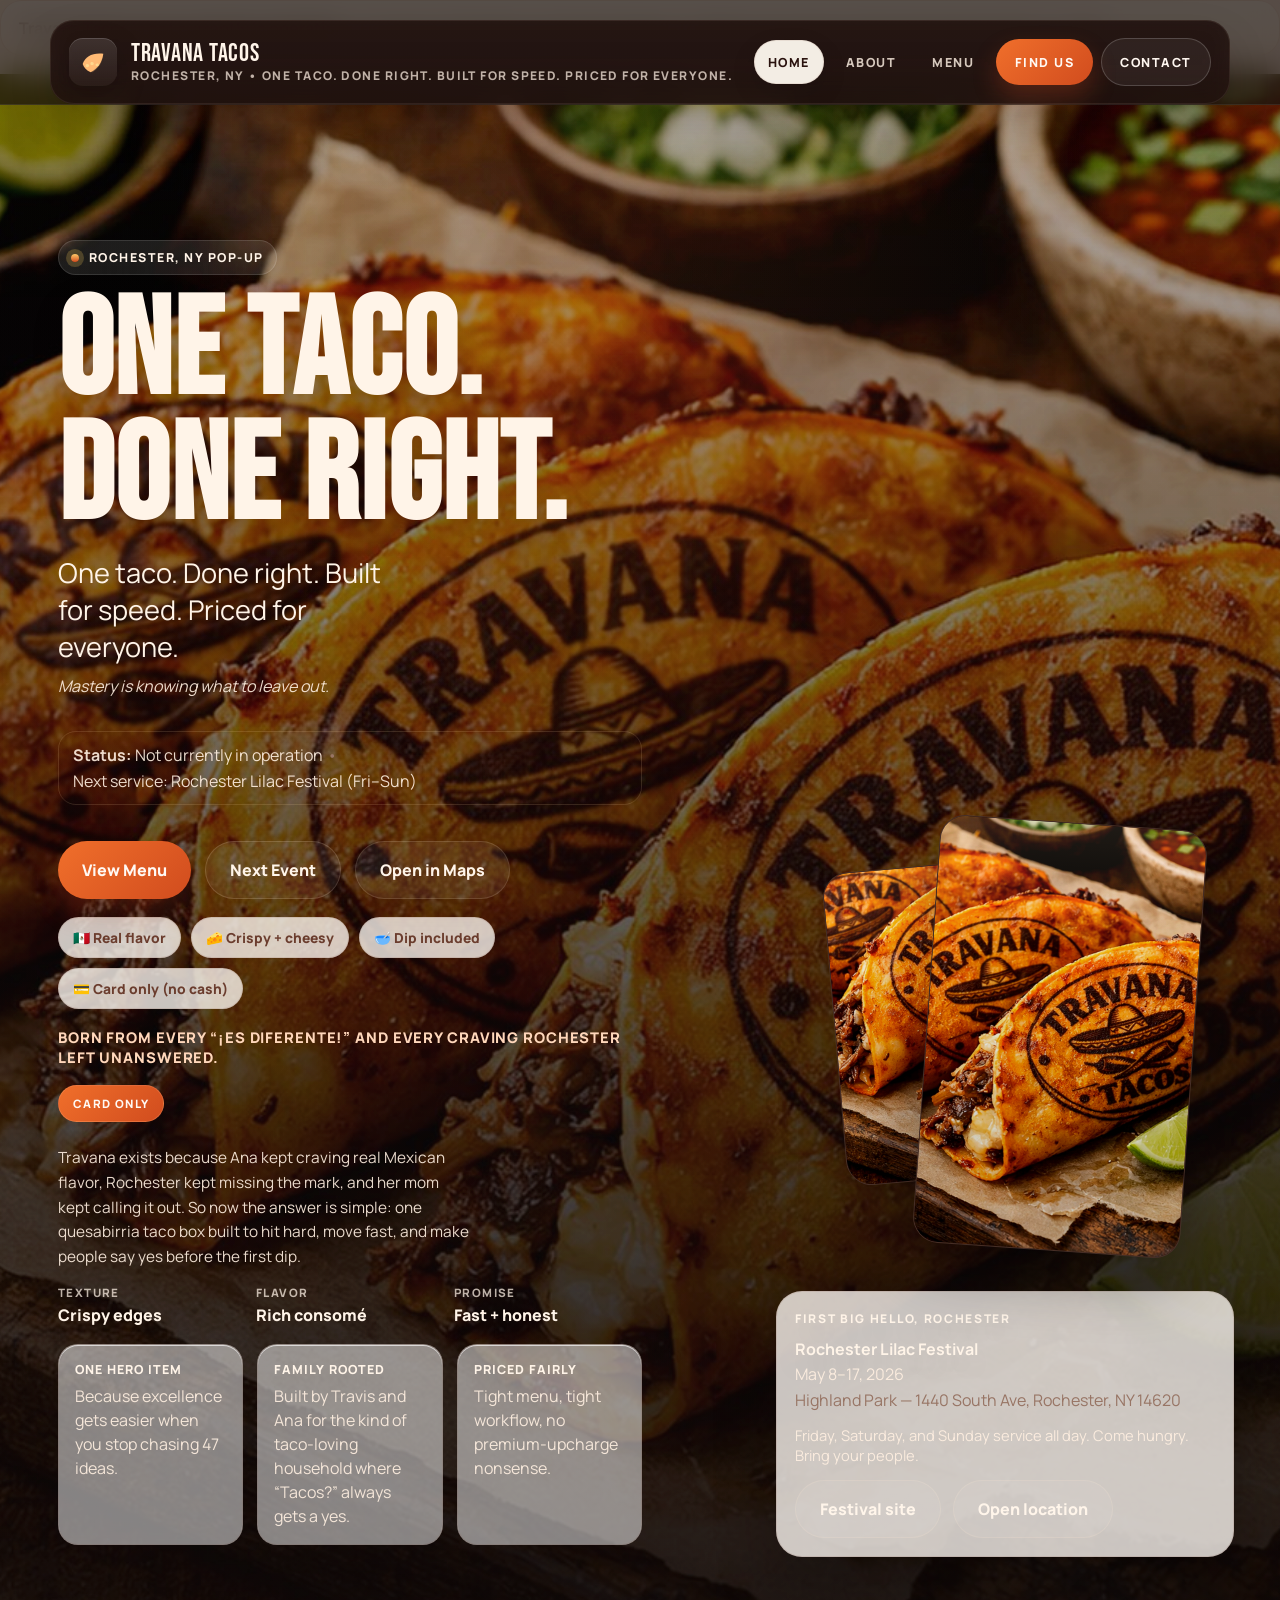
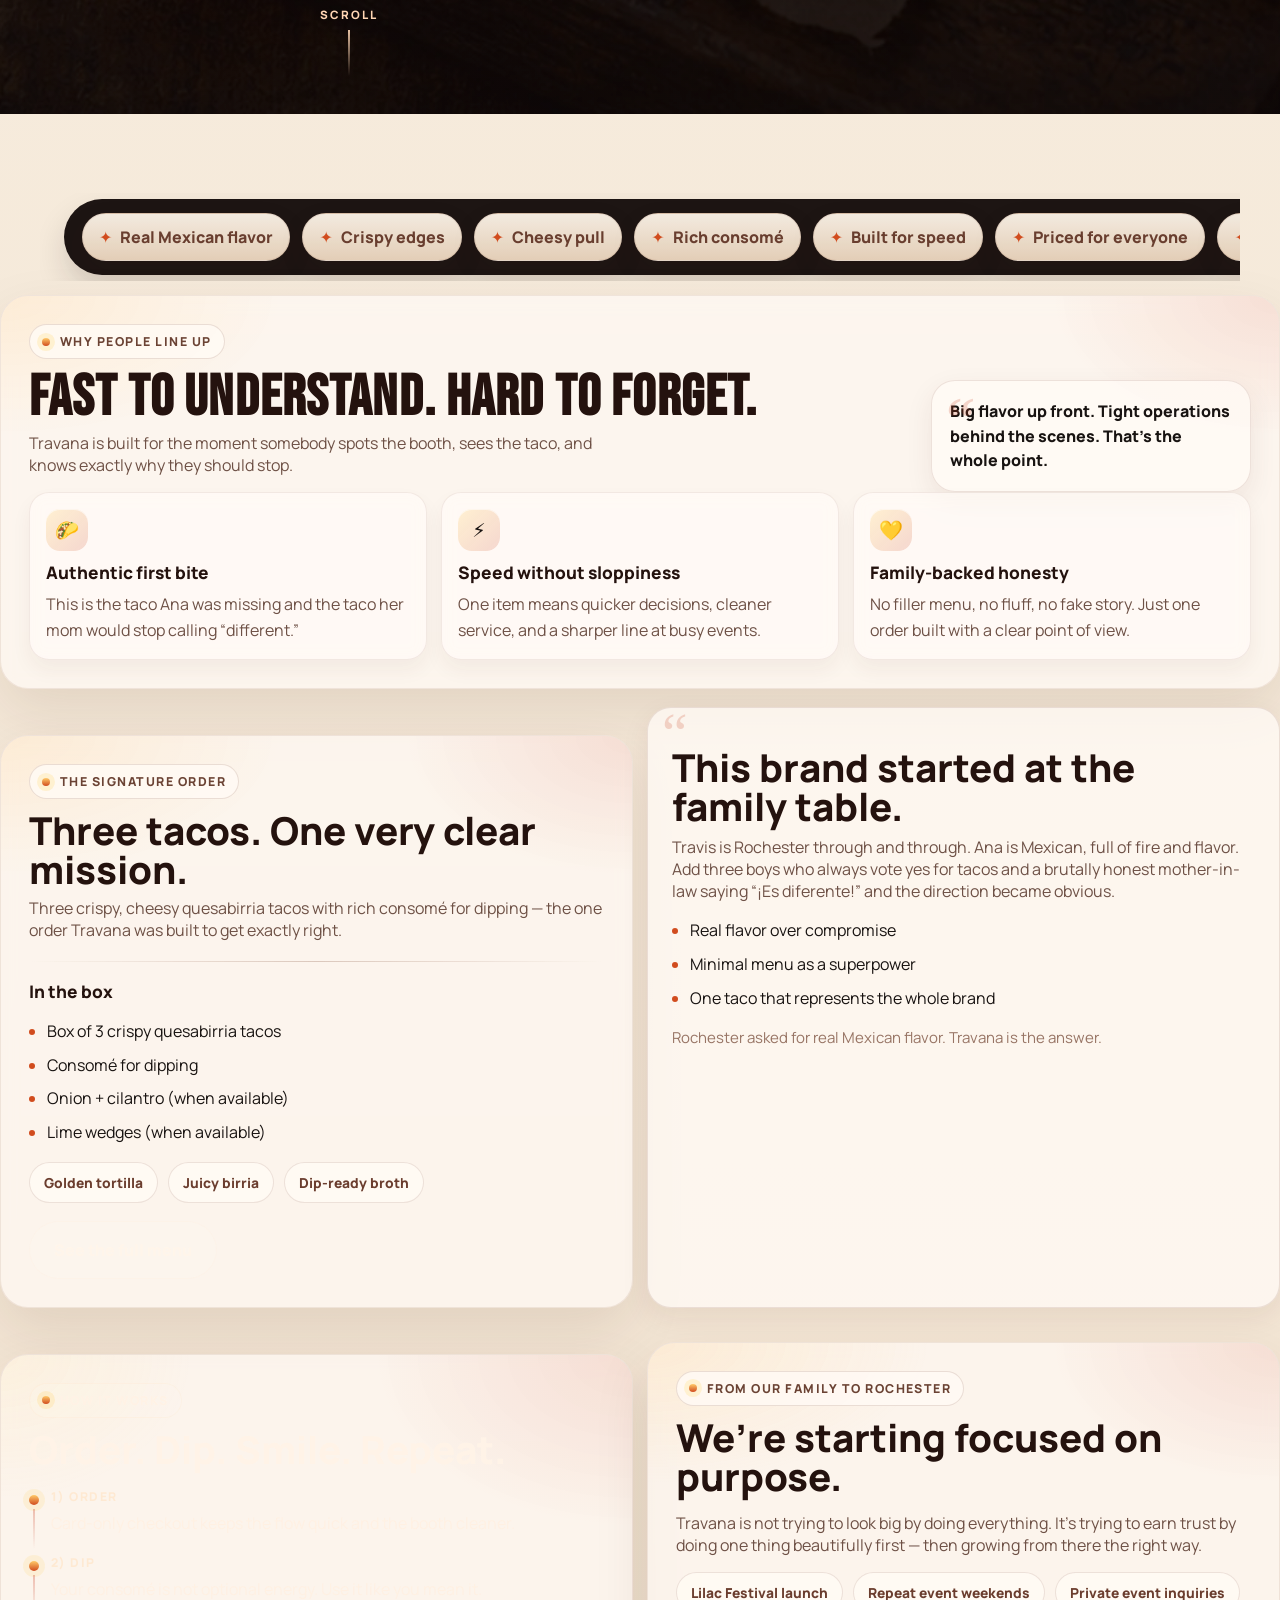
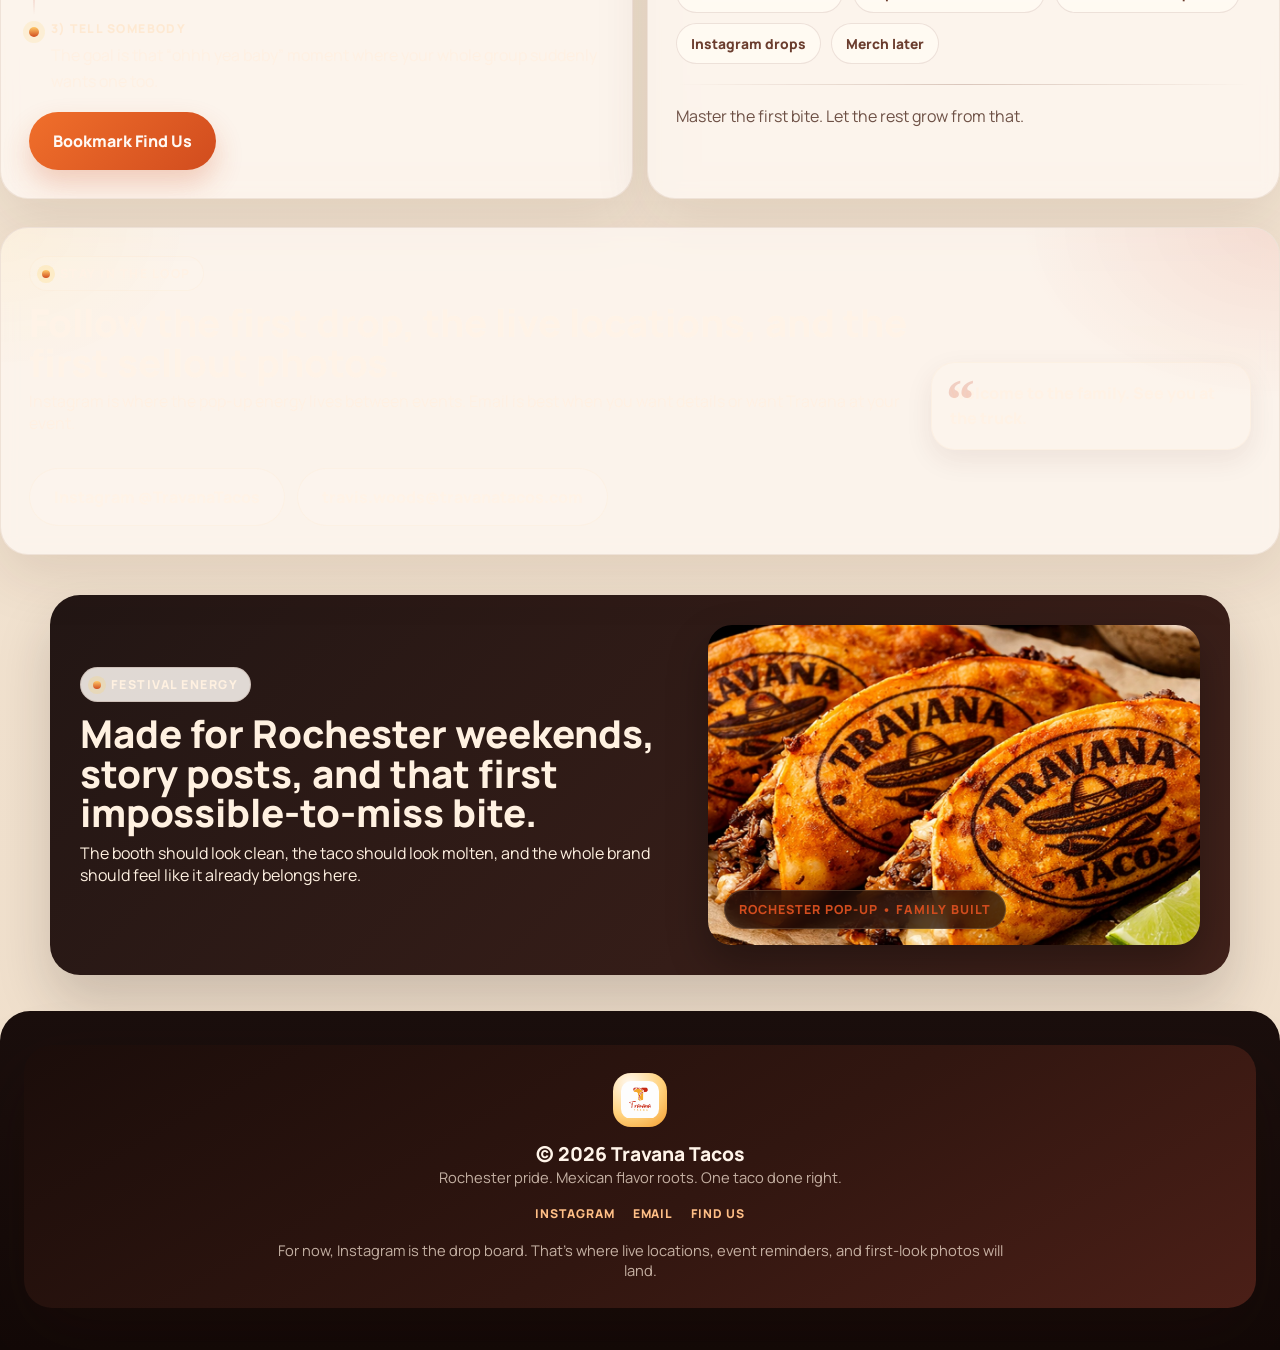
==== commit 34423375: "overhaul" ====
--- a/index.html
+++ b/index.html
@@ -3,31 +3,25 @@
   <head>
     <meta charset="utf-8" />
     <meta name="viewport" content="width=device-width,initial-scale=1" />
-
     <title>Travana Tacos • Rochester, NY</title>
-    <meta name="description" content="Travana Tacos — Rochester, NY quesabirria pop-up. Crispy, cheesy, dip-ready tacos with a pop-up flow built to move fast and hit hard." />
-    <meta name="theme-color" content="#1b1316" />
+    <meta name="description" content="Travana Tacos — Rochester, NY quesabirria pop-up built around one taco done right." />
+    <meta name="theme-color" content="#190f0d" />
     <meta name="format-detection" content="telephone=no" />
-
     <meta property="og:title" content="Travana Tacos" />
-    <meta property="og:description" content="Rochester, NY quesabirria pop-up. Built for speed. Priced for everyone." />
+    <meta property="og:description" content="One taco. Done right. Built for speed. Priced for everyone." />
     <meta property="og:type" content="website" />
     <meta property="og:url" content="https://www.travanatacos.com/" />
     <meta property="og:image" content="https://www.travanatacos.com/images/BrandedTacos.png" />
     <meta name="twitter:card" content="summary_large_image" />
-
     <link rel="canonical" href="https://www.travanatacos.com/" />
     <link rel="icon" href="/images/TravanaLogo.png" type="image/png" />
     <link rel="apple-touch-icon" href="/images/TravanaLogo.png" />
     <link rel="manifest" href="/site.webmanifest" />
-
     <link rel="preconnect" href="https://fonts.googleapis.com" />
     <link rel="preconnect" href="https://fonts.gstatic.com" crossorigin />
     <link href="https://fonts.googleapis.com/css2?family=Bebas+Neue&family=Manrope:wght@400;500;600;700;800&display=swap" rel="stylesheet" />
-
     <link rel="stylesheet" href="/styles.css" />
   </head>
-
   <body class="page-home">
     <a class="skip" href="#main">Skip to content</a>
     <header class="topbar">
@@ -41,17 +35,14 @@
             <span class="brand-sub" id="brandSub">Rochester, NY</span>
           </span>
         </a>
-
         <div class="nav-wrap">
-          <button class="nav-toggle" id="navToggle" aria-label="Toggle navigation" aria-controls="primaryNav" aria-expanded="false">
-            <span></span>
-          </button>
+          <button class="nav-toggle" id="navToggle" aria-label="Toggle navigation" aria-controls="primaryNav" aria-expanded="false"><span></span></button>
           <nav class="nav" id="primaryNav" aria-label="Primary navigation">
             <a href="/" aria-current="page">Home</a>
-            <a href="/about.html" >About</a>
-            <a href="/menu.html" >Menu</a>
-            <a class="nav-find" href="/find-us.html" >Find Us</a>
-            <a class="nav-cta" href="/contact.html" >Contact</a>
+            <a href="/about.html">About</a>
+            <a href="/menu.html">Menu</a>
+            <a class="nav-find" href="/find-us.html">Find Us</a>
+            <a class="nav-cta" href="/contact.html">Contact</a>
           </nav>
         </div>
       </div>
@@ -64,12 +55,15 @@
       </section>
 
       <section class="hero-cinematic reveal">
+        <video class="hero-video" autoplay muted loop playsinline poster="/images/taco-dark-poster.jpg">
+          <source src="/images/hero-loop.mp4" type="video/mp4" />
+        </video>
         <div class="hero-inner">
           <div class="hero-copy">
             <div class="kicker"><span class="k-dot"></span><span id="pillCity">Rochester, NY pop-up</span></div>
-            <h1 id="headline" style="margin-top: 16px;">Quesabirria worth chasing.</h1>
-            <p class="lead" id="tagline">Crispy, cheesy, dip-ready tacos with a pop-up flow built to move fast and hit hard.</p>
-            <p class="muted" id="mantra" style="margin-top: 10px; font-style: italic;">A focused menu. A louder first bite. A brand people remember.</p>
+            <h1 style="margin-top:16px;">One taco. Done right.</h1>
+            <p class="lead" id="tagline">One taco. Done right. Built for speed. Priced for everyone.</p>
+            <p class="muted" id="mantra" style="margin-top:10px;font-style:italic;">Mastery is knowing what to leave out.</p>
 
             <p class="meta">
               <strong id="statusLabel">Status:</strong>
@@ -79,66 +73,56 @@
             </p>
 
             <div class="buttons hero-actions">
-              <a class="btn" href="/menu.html">
-                <svg class="icon" viewBox="0 0 24 24" aria-hidden="true"><path fill="currentColor" d="M7 3h2v18H7V3zm8 0h2v18h-2V3zM3 7h2v14H3V7zm16 0h2v14h-2V7z"/></svg>
-                View Menu
-              </a>
-              <a class="btn secondary" href="/find-us.html">
-                <svg class="icon" viewBox="0 0 24 24" aria-hidden="true"><path fill="currentColor" d="M12 2a7 7 0 0 1 7 7c0 5-7 13-7 13S5 14 5 9a7 7 0 0 1 7-7zm0 9.5A2.5 2.5 0 1 0 12 6a2.5 2.5 0 0 0 0 5.5z"/></svg>
-                Next Event
-              </a>
+              <a class="btn" href="/menu.html">View Menu</a>
+              <a class="btn secondary" href="/find-us.html">Next Event</a>
               <a class="btn ghost" id="mapsBtn" href="https://www.google.com/maps/search/?api=1&query=Highland+Park+Rochester+NY" target="_blank" rel="noopener">Open in Maps</a>
             </div>
 
             <div class="pills">
-              <span class="pill">🥩 Quesabirria</span>
+              <span class="pill">🇲🇽 Real flavor</span>
               <span class="pill">🧀 Crispy + cheesy</span>
               <span class="pill">🥣 Dip included</span>
               <span class="pill" id="pillCashless">💳 Card only (no cash)</span>
             </div>
 
-                        <div class="micro-trust">Rochester’s favorite festival taco energy starts here.</div>
+            <div class="micro-trust">Born from every “¡Es diferente!” and every craving Rochester left unanswered.</div>
             <div class="card-only-badge">Card Only</div>
 
-            <p class="hero-note">Travana is designed to feel like the kind of food booth people photograph before they even order — clean branding, craveable visuals, and one signature item dialed in for repeat lines.</p><div class="hero-taste"><div><div class="taste-label">Texture</div><div class="taste-value">Crispy edges</div></div><div><div class="taste-label">Flavor</div><div class="taste-value">Rich consomé</div></div><div><div class="taste-label">Experience</div><div class="taste-value">Fast, festival-ready</div></div></div><div class="stats">
-              <div class="stat">
-                <div class="k">One hero item</div>
-                <div class="v">Focused menu = sharper execution</div>
-              </div>
-              <div class="stat">
-                <div class="k">Fast line</div>
-                <div class="v">Designed for festivals, crowds, and repeat bites</div>
-              </div>
-              <div class="stat">
-                <div class="k">Friendly prices</div>
-                <div class="v">We keep the menu tight so value stays high</div>
-              </div>
+            <p class="hero-note">Travana exists because Ana kept craving real Mexican flavor, Rochester kept missing the mark, and her mom kept calling it out. So now the answer is simple: one quesabirria taco box built to hit hard, move fast, and make people say yes before the first dip.</p>
+
+            <div class="hero-taste">
+              <div><div class="taste-label">Texture</div><div class="taste-value">Crispy edges</div></div>
+              <div><div class="taste-label">Flavor</div><div class="taste-value">Rich consomé</div></div>
+              <div><div class="taste-label">Promise</div><div class="taste-value">Fast + honest</div></div>
+            </div>
+
+            <div class="stats">
+              <div class="stat"><div class="k">One hero item</div><div class="v">Because excellence gets easier when you stop chasing 47 ideas.</div></div>
+              <div class="stat"><div class="k">Family rooted</div><div class="v">Built by Travis and Ana for the kind of taco-loving household where “Tacos?” always gets a yes.</div></div>
+              <div class="stat"><div class="k">Priced fairly</div><div class="v">Tight menu, tight workflow, no premium-upcharge nonsense.</div></div>
             </div>
           </div>
 
           <div class="hero-media">
-            <div class="photo-stack" aria-label="Photo preview">
-              <figure class="photo p1"><img class="heroimg" id="heroImg1" src="/images/BrandedTacos.png" alt="Travana Tacos branded tacos" loading="lazy" /></figure>
-              <figure class="photo p2"><img class="heroimg" id="heroImg2" src="/images/BrandedTacos.png" alt="Travana Tacos taco photo" loading="lazy" /></figure>
-            </div>
-
+            <div class="photo-stack" aria-label="Travana taco photo preview">
+              <figure class="photo p1"><img class="heroimg" id="heroImg1" src="/images/taco-closeup.jpg" alt="Close-up of crispy Travana Tacos quesabirria with melty cheese and rich seared edges" loading="lazy" /></figure>
+              <figure class="photo p2"><img class="heroimg" id="heroImg2" src="/images/taco-portrait.jpg" alt="Tall portrait of Travana Tacos quesabirria box ready for dipping" loading="lazy" /></figure>
+            </div>
             <div class="eventbox">
-              <div class="event-title">Next pop-up to know</div>
+              <div class="event-title">First big hello, Rochester</div>
               <div class="event-meta">
                 <div><strong id="eventName">Rochester Lilac Festival</strong></div>
                 <div><span id="eventDates">May 8–17, 2026</span></div>
                 <div class="faint" id="eventWhere">Highland Park — 1440 South Ave, Rochester, NY 14620</div>
               </div>
-              <div class="buttons" style="margin-top: 12px;">
+              <p class="mini" style="margin-top:12px;">Friday, Saturday, and Sunday service all day. Come hungry. Bring your people.</p>
+              <div class="buttons" style="margin-top:12px;">
                 <a class="btn secondary" id="eventLink" href="https://roclilacfest.com/" target="_blank" rel="noopener">Festival site</a>
                 <a class="btn secondary" id="eventMaps2" href="https://www.google.com/maps/search/?api=1&query=Highland+Park+1440+South+Ave+Rochester+NY+14620" target="_blank" rel="noopener">Open location</a>
               </div>
             </div>
           </div>
-          <div class="scroll-cue" aria-hidden="true">
-            <span>Scroll</span>
-            <div class="scroll-cue-line"></div>
-          </div>
+          <div class="scroll-cue" aria-hidden="true"><span>Scroll</span><div class="scroll-cue-line"></div></div>
         </div>
       </section>
 
@@ -152,55 +136,42 @@
 
       <section class="flavor-band reveal" aria-label="Travana flavor highlights">
         <div class="flavor-track">
+          <span class="flavor-pill">Real Mexican flavor</span>
           <span class="flavor-pill">Crispy edges</span>
           <span class="flavor-pill">Cheesy pull</span>
           <span class="flavor-pill">Rich consomé</span>
-          <span class="flavor-pill">Fast service</span>
-          <span class="flavor-pill">Festival energy</span>
-          <span class="flavor-pill">Rochester pop-up</span>
+          <span class="flavor-pill">Built for speed</span>
+          <span class="flavor-pill">Priced for everyone</span>
+          <span class="flavor-pill">Real Mexican flavor</span>
           <span class="flavor-pill">Crispy edges</span>
           <span class="flavor-pill">Cheesy pull</span>
           <span class="flavor-pill">Rich consomé</span>
-          <span class="flavor-pill">Fast service</span>
-          <span class="flavor-pill">Festival energy</span>
-          <span class="flavor-pill">Rochester pop-up</span>
-        </div>
-      </section>
-
-      <section class="card reveal" style="margin-top: 14px;">
+          <span class="flavor-pill">Built for speed</span>
+          <span class="flavor-pill">Priced for everyone</span>
+        </div>
+      </section>
+
+      <section class="card reveal" style="margin-top:14px;">
         <div class="section-top">
           <div>
-            <div class="kicker"><span class="k-dot"></span>Brand promise</div>
-            <h2 class="display-sm" style="margin-top: 12px;">Why people stop and order</h2>
-            <p class="muted" style="margin-top: 8px; max-width: 58ch;">The strongest vendor brands are instantly legible: one signature item, one strong visual identity, and one clear reason to get in line.</p>
-          </div>
-          <aside class="mini-quote">Big appetite appeal up front. Tight operations behind the scenes. That mix is what makes the brand feel legit.</aside>
-        </div>
-
+            <div class="kicker"><span class="k-dot"></span>Why people line up</div>
+            <h2 class="display-sm" style="margin-top:12px;">Fast to understand. Hard to forget.</h2>
+            <p class="muted" style="margin-top:8px;max-width:58ch;">Travana is built for the moment somebody spots the booth, sees the taco, and knows exactly why they should stop.</p>
+          </div>
+          <aside class="mini-quote">Big flavor up front. Tight operations behind the scenes. That’s the whole point.</aside>
+        </div>
         <div class="featuregrid">
-          <div class="feature">
-            <div class="iconbadge" aria-hidden="true">🔥</div>
-            <h3>Crisp outside</h3>
-            <p>Tortilla seared until it’s golden, cheesy, and just the right kind of loud.</p>
-          </div>
-          <div class="feature">
-            <div class="iconbadge" aria-hidden="true">🥣</div>
-            <h3>Rich consomé</h3>
-            <p>Deep, savory dip that turns one more bite into an actual plan.</p>
-          </div>
-          <div class="feature">
-            <div class="iconbadge" aria-hidden="true">⚡</div>
-            <h3>Built for speed</h3>
-            <p>A tight menu means faster service, lower friction, and better execution.</p>
-          </div>
+          <div class="feature"><div class="iconbadge" aria-hidden="true">🌮</div><h3>Authentic first bite</h3><p>This is the taco Ana was missing and the taco her mom would stop calling “different.”</p></div>
+          <div class="feature"><div class="iconbadge" aria-hidden="true">⚡</div><h3>Speed without sloppiness</h3><p>One item means quicker decisions, cleaner service, and a sharper line at busy events.</p></div>
+          <div class="feature"><div class="iconbadge" aria-hidden="true">💛</div><h3>Family-backed honesty</h3><p>No filler menu, no fluff, no fake story. Just one order built with a clear point of view.</p></div>
         </div>
       </section>
 
       <section class="grid2 editorial-grid">
         <section class="card reveal">
-          <div class="kicker"><span class="k-dot"></span>What we serve</div>
-          <h2 style="margin-top: 12px;">The signature order</h2>
-          <p class="muted" id="featuredDesc" style="margin-top: 8px;">Crispy, cheesy quesabirria tacos with rich consomé for dipping — a tight menu so we can move fast and keep prices friendly.</p>
+          <div class="kicker"><span class="k-dot"></span>The signature order</div>
+          <h2 style="margin-top:12px;">Three tacos. One very clear mission.</h2>
+          <p class="muted" id="featuredDesc" style="margin-top:8px;">Three crispy, cheesy quesabirria tacos with rich consomé for dipping — the one order Travana was built to get exactly right.</p>
           <div class="divider"></div>
           <h3>In the box</h3>
           <ul id="includesList">
@@ -211,63 +182,49 @@
           </ul>
           <div class="badge-cloud">
             <span class="badge-chip">Golden tortilla</span>
-            <span class="badge-chip">Cheese-crusted edges</span>
-            <span class="badge-chip">Savory dipping broth</span>
-          </div>
-          <div class="buttons">
-            <a class="btn secondary" href="/menu.html">See the full menu</a>
-          </div>
+            <span class="badge-chip">Juicy birria</span>
+            <span class="badge-chip">Dip-ready broth</span>
+          </div>
+          <div class="buttons"><a class="btn secondary" href="/menu.html">See the full menu</a></div>
         </section>
 
         <section class="editorial-quote reveal">
-          <h2 style="margin-top: 16px;">Less menu. More craving power.</h2>
-          <p class="muted" style="margin-top: 10px;">When the menu is simple, every surface can work harder: better food shots, a stronger booth presence, easier decisions, and a cleaner customer memory.</p>
+          <h2 style="margin-top:16px;">This brand started at the family table.</h2>
+          <p class="muted" style="margin-top:10px;">Travis is Rochester through and through. Ana is Mexican, full of fire and flavor. Add three boys who always vote yes for tacos and a brutally honest mother-in-law saying “¡Es diferente!” and the direction became obvious.</p>
           <ul class="list-check">
-            <li>Easy to understand at a glance</li>
-            <li>Faster line movement at busy events</li>
-            <li>Signature look with bold colors and a premium feel</li>
+            <li>Real flavor over compromise</li>
+            <li>Minimal menu as a superpower</li>
+            <li>One taco that represents the whole brand</li>
           </ul>
-          <div class="quote-line">The goal: feel polished, fun, and unforgettable before the first bite even lands.</div>
+          <div class="quote-line">Rochester asked for real Mexican flavor. Travana is the answer.</div>
         </section>
       </section>
 
       <section class="grid2">
         <section class="card card-dark reveal">
           <div class="kicker"><span class="k-dot"></span>How it works</div>
-          <h2 style="margin-top: 12px;">Built for hungry festival traffic</h2>
+          <h2 style="margin-top:12px;">Order. Dip. Smile. Repeat.</h2>
           <div class="timeline">
-            <div class="titem">
-              <div class="when">1) Order</div>
-              <div class="what">Card-only checkout keeps the flow quick and the booth cleaner.</div>
-            </div>
-            <div class="titem">
-              <div class="when">2) Dip</div>
-              <div class="what">Your consomé is the cheat code. Use it generously.</div>
-            </div>
-            <div class="titem">
-              <div class="when">3) Repeat</div>
-              <div class="what">Crispy, cheesy, juicy — then tell your group to grab one too.</div>
-            </div>
-          </div>
-          <div class="buttons">
-            <a class="btn" href="/find-us.html">Bookmark Find Us</a>
-          </div>
+            <div class="titem"><div class="when">1) Order</div><div class="what">Card-only checkout keeps the flow quick and the booth cleaner.</div></div>
+            <div class="titem"><div class="when">2) Dip</div><div class="what">Your consomé is not optional energy. Use it like you mean it.</div></div>
+            <div class="titem"><div class="when">3) Tell somebody</div><div class="what">The goal is that “ohhh yea baby” moment where your whole group suddenly wants one too.</div></div>
+          </div>
+          <div class="buttons"><a class="btn" href="/find-us.html">Bookmark Find Us</a></div>
         </section>
 
         <section class="card card-sunset reveal">
-          <div class="kicker"><span class="k-dot"></span>What’s next</div>
-          <h2 style="margin-top: 12px;">Small menu. Big brand ceiling</h2>
-          <p class="muted">The site is designed like a launchpad — good enough for a first festival, polished enough to support merch, catering, social drops, and repeat event weekends later.</p>
-          <div class="chips" style="margin-top: 16px;">
-            <span class="chip">Merch store</span>
-            <span class="chip">Catering</span>
-            <span class="chip">Event calendar</span>
-            <span class="chip">Social drops</span>
-            <span class="chip">Newsletter</span>
-            <span class="chip">Live location tracker</span>
+          <div class="kicker"><span class="k-dot"></span>From our family to Rochester</div>
+          <h2 style="margin-top:12px;">We’re starting focused on purpose.</h2>
+          <p class="muted">Travana is not trying to look big by doing everything. It’s trying to earn trust by doing one thing beautifully first — then growing from there the right way.</p>
+          <div class="chips" style="margin-top:16px;">
+            <span class="chip">Lilac Festival launch</span>
+            <span class="chip">Repeat event weekends</span>
+            <span class="chip">Private event inquiries</span>
+            <span class="chip">Instagram drops</span>
+            <span class="chip">Merch later</span>
           </div>
           <div class="divider"></div>
-          <p class="muted" style="margin: 0;">When you’re ready, these can expand into real features without changing the whole visual direction.</p>
+          <p class="muted" style="margin:0;">Master the first bite. Let the rest grow from that.</p>
         </section>
       </section>
 
@@ -275,10 +232,10 @@
         <div class="section-top">
           <div>
             <div class="kicker"><span class="k-dot"></span>Stay in the loop</div>
-            <h2 style="margin-top: 12px;">Follow for locations, drops, and the first sellout photos</h2>
-            <p class="muted" style="margin-top: 8px;">Pop-up announcements, exact locations, last-minute changes, and the photos that make people hungry immediately.</p>
-          </div>
-          <aside class="mini-quote">The strongest food brands keep the momentum going between events. This section gives you that built-in social energy.</aside>
+            <h2 style="margin-top:12px;">Follow the first drop, the live locations, and the first sellout photos.</h2>
+            <p class="muted" style="margin-top:8px;">Instagram is where the pop-up energy lives between events. Email is best when you want details or want Travana at your event.</p>
+          </div>
+          <aside class="mini-quote">Welcome to the family. See you at the truck.</aside>
         </div>
         <div class="buttons">
           <a class="btn secondary" id="igBtn" href="https://instagram.com/TravanaTacos" target="_blank" rel="noopener">Instagram @TravanaTacos</a>
@@ -286,58 +243,38 @@
         </div>
       </section>
 
-      
       <section class="social-proof-strip reveal">
         <div class="wrap social-proof-inner">
           <div class="social-proof-copy">
             <div class="kicker"><span class="k-dot"></span>Festival energy</div>
-            <h2 style="margin-top:12px;">Built to look as good in a story post as it does in your hands.</h2>
-            <p class="muted" style="margin-top:10px; max-width:58ch;">Travana is aiming for that sweet spot where the booth feels polished, the line moves fast, and the tacos look like they were made to be photographed before the first dip.</p>
+            <h2 style="margin-top:12px;">Made for Rochester weekends, story posts, and that first impossible-to-miss bite.</h2>
+            <p class="muted" style="margin-top:10px;max-width:58ch;">The booth should look clean, the taco should look molten, and the whole brand should feel like it already belongs here.</p>
           </div>
           <div class="social-proof-photo">
-            <img src="/images/BrandedTacos.png" alt="Travana Tacos festival-ready taco box with rich consomé and branded presentation" loading="lazy" />
-            <div class="stack-badge">Social-proof ready • Rochester pop-up</div>
+            <img src="/images/festival-strip.jpg" alt="Travana Tacos branded quesabirria arranged like a festival-ready hero shot" loading="lazy" />
+            <div class="stack-badge">Rochester pop-up • family built</div>
           </div>
         </div>
       </section>
 
       <a class="floating-menu-cta" href="/menu.html">View Menu</a>
-<footer class="footer footer-rich">
+      <footer class="footer footer-rich">
         <div class="footer-inner">
           <div class="footer-center">
             <img src="/images/TravanaLogo.png" alt="Travana Tacos" class="footer-logo" />
             <div class="footer-title">© <span id="y"></span> <span id="brandName2">Travana Tacos</span></div>
-            <div class="mini">Rochester pride. Festival energy. One taco done right.</div>
+            <div class="mini">Rochester pride. Mexican flavor roots. One taco done right.</div>
             <div class="footer-socials">
               <a href="https://instagram.com/TravanaTacos" target="_blank" rel="noopener" aria-label="Instagram">Instagram</a>
               <a href="mailto:travis.woods@travanatacos.com">Email</a>
               <a href="/find-us.html">Find Us</a>
             </div>
-            <div class="footer-news">Newsletter-style updates coming later — for now, follow Instagram for locations, drops, and sellout photos.</div>
+            <div class="footer-news">For now, Instagram is the drop board. That’s where live locations, event reminders, and first-look photos will land.</div>
           </div>
         </div>
       </footer>
     </main>
-
     <script src="/site-config.js" defer></script>
     <script src="/app.js" defer></script>
-
-    <script type="application/ld+json">
-      {
-        "@context": "https://schema.org",
-        "@type": "FoodEstablishment",
-        "name": "Travana Tacos",
-        "servesCuisine": ["Mexican"],
-        "url": "https://www.travanatacos.com/",
-        "image": "https://www.travanatacos.com/images/BrandedTacos.png",
-        "address": {
-          "@type": "PostalAddress",
-          "addressLocality": "Rochester",
-          "addressRegion": "NY",
-          "addressCountry": "US"
-        },
-        "sameAs": ["https://instagram.com/TravanaTacos"]
-      }
-    </script>
   </body>
 </html>
--- a/styles.css
+++ b/styles.css
@@ -1401,3 +1401,82 @@
   .floating-menu-cta{display:flex;opacity:0;pointer-events:none;transform:translateY(16px);transition:opacity .22s ease, transform .22s ease;}
   .floating-menu-cta.show{opacity:1;pointer-events:auto;transform:translateY(0);}
 }
+
+/* --- Final polish overrides --- */
+:root{
+  --bg:#f6ebdc;
+  --bg-alt:#fff5ea;
+  --surface:rgba(255,249,242,.94);
+  --surface-2:rgba(255,244,235,.9);
+  --surface-dark:#1b0f0d;
+  --surface-dark-2:#241210;
+  --surface-dark-3:#341714;
+  --text:#24120e;
+  --muted:#6e5146;
+  --faint:#987565;
+  --brand:#d14c1e;
+  --brand-2:#f06f2b;
+  --brand-3:#ffca69;
+  --brand-4:#fff3ea;
+  --accent:var(--brand);
+}
+body{
+  background:
+    radial-gradient(46rem 22rem at 0% 0%, rgba(255,188,96,.2), transparent 58%),
+    radial-gradient(50rem 24rem at 100% 0%, rgba(209,76,30,.12), transparent 60%),
+    linear-gradient(180deg, #fff7ee 0%, #f6ebdc 36%, #efdeca 100%);
+}
+.topbar{padding-top:10px;}
+.topbar-inner{
+  background:linear-gradient(180deg, rgba(34,18,15,.86), rgba(34,18,15,.76));
+  border-color:rgba(255,230,206,.08);
+  box-shadow:0 20px 42px rgba(24,8,5,.16);
+}
+.brand{color:#fff5ea;}
+.brand-name{color:#fff5ea!important;}
+.brand-sub{color:rgba(255,241,228,.72)!important;}
+.nav a{color:rgba(255,241,228,.82);}
+.nav a:hover{background:rgba(255,255,255,.08);color:#fff8f2;}
+.nav a.active,.nav a[aria-current="page"]{background:rgba(255,249,240,.95);color:#2a120e;box-shadow:0 10px 26px rgba(0,0,0,.12), inset 0 0 0 1px rgba(130,74,52,.1);}
+.nav-find{background:linear-gradient(135deg,var(--brand-2),var(--brand));color:#fff9f4!important;box-shadow:0 12px 24px rgba(209,76,30,.28);}
+.nav-cta{background:rgba(255,255,255,.06)!important;color:#fff7f0!important;border:1px solid rgba(255,229,204,.14);box-shadow:none;}
+.notice{background:linear-gradient(180deg, rgba(255,247,236,.95), rgba(255,236,214,.92));}
+.kicker{color:#6b4334;background:rgba(255,250,244,.86);}
+.card,.feature,.value-card,.trust-card,.list-card,.booking-card,.menu-stat,.cta-panel,.contact-shell,.note-box{background:rgba(255,250,245,.72);backdrop-filter:blur(8px);}
+.card{box-shadow:0 22px 56px rgba(72,28,14,.1);}
+.card:hover{transform:translateY(-3px);}
+.hero-cinematic{
+  background:
+    linear-gradient(180deg, rgba(10,7,7,.2), rgba(10,7,7,.62)),
+    radial-gradient(circle at 50% 12%, rgba(240,111,43,.18), transparent 30%),
+    url('/images/taco-dark-poster.jpg') center/cover no-repeat;
+}
+.hero-video{position:absolute;inset:0;width:100%;height:100%;object-fit:cover;opacity:.46;mix-blend-mode:screen;filter:saturate(1.02) contrast(1.05) brightness(.75);pointer-events:none;}
+.hero-cinematic::before{background:linear-gradient(180deg, rgba(7,5,5,.16), rgba(7,5,5,.28) 28%, rgba(7,5,5,.72));}
+.hero-cinematic h1,.hero-cinematic .lead,.hero-cinematic .event-title,.hero-cinematic .event-meta strong,.hero-cinematic .display-sm,.hero-cinematic .kicker,.hero-cinematic .hero-taste .taste-value,.hero-cinematic .stat .k{color:#fff4e8!important;text-shadow:0 12px 30px rgba(0,0,0,.18);}
+.hero-cinematic .muted,.hero-cinematic .meta,.hero-cinematic .hero-note,.hero-cinematic .v,.hero-cinematic .event-meta,.hero-cinematic p{color:rgba(255,239,225,.9)!important;}
+.hero-cinematic .lead{max-width:20ch;}
+.btn{background:linear-gradient(135deg,var(--brand-2),var(--brand));color:#fff9f4;border:none;box-shadow:0 14px 28px rgba(209,76,30,.24);}
+.btn:hover{transform:translateY(-2px);text-decoration:none;box-shadow:0 20px 34px rgba(209,76,30,.28);}
+.btn.secondary{background:rgba(255,255,255,.06);color:#fff5ea;border:1px solid rgba(255,229,204,.16);}
+.btn.ghost{background:rgba(255,255,255,.06);color:#fff5ea;border:1px solid rgba(255,229,204,.14);}
+.page-about .btn.secondary,.page-menu .btn.secondary,.page-find .btn.secondary,.page-contact .btn.secondary,.page-about .btn.ghost,.page-menu .btn.ghost,.page-find .btn.ghost,.page-contact .btn.ghost{background:#fff7f0;color:#40211a;border:1px solid rgba(123,66,44,.12);}
+.status-ribbon{background:linear-gradient(90deg, #b63b18, #d14c1e, #b63b18);}
+.status-chip,.card-tag,.card-only-badge{background:linear-gradient(135deg,var(--brand-2),var(--brand));color:#fff9f4;}
+.micro-trust{color:#ffd7bb;}
+.signature-banner{background:linear-gradient(135deg, rgba(255,248,239,.9), rgba(255,233,207,.92));color:#5a3427;}
+.menu-card-media img,.social-proof-photo img,.gallery img,.stack-photo img,.stack-photo-sm img,.photo img{transition:transform .35s ease, filter .35s ease;}
+.menu-card:hover .menu-card-media img,.social-proof-photo:hover img,.gallery img:hover,.stack-photo:hover img,.stack-photo-sm:hover img,.photo:hover img{transform:scale(1.04);filter:saturate(1.1) contrast(1.03);}
+.footer-rich{background:linear-gradient(180deg, #1b0f0d, #120907);color:#fff5ea;}
+.footer-rich a{color:#ffbf86;}
+.footer-rich .mini,.footer-news{color:rgba(255,237,221,.72)!important;}
+.floating-menu-cta{background:linear-gradient(135deg,var(--brand-2),var(--brand));}
+.compact-grid{grid-template-columns:repeat(3,minmax(0,1fr));}
+@media (max-width: 940px){.compact-grid{grid-template-columns:1fr;}}
+@media (max-width: 900px){
+  .topbar-inner{padding:12px 14px;}
+  .nav{position:fixed;inset:88px 16px auto 16px;display:grid;gap:10px;padding:16px;border-radius:22px;background:rgba(24,12,10,.94);backdrop-filter:blur(14px);border:1px solid rgba(255,231,210,.08);box-shadow:0 24px 48px rgba(0,0,0,.28);transform:translateY(-12px);opacity:0;pointer-events:none;transition:.2s ease;}
+  .nav a,.nav-find,.nav-cta{width:100%;justify-content:flex-start;padding:14px 16px;}
+  .nav-toggle{display:flex;background:rgba(255,255,255,.06);border-color:rgba(255,229,204,.12);color:#fff4e8;}
+  .nav-open .nav{transform:none;opacity:1;pointer-events:auto;}
+}
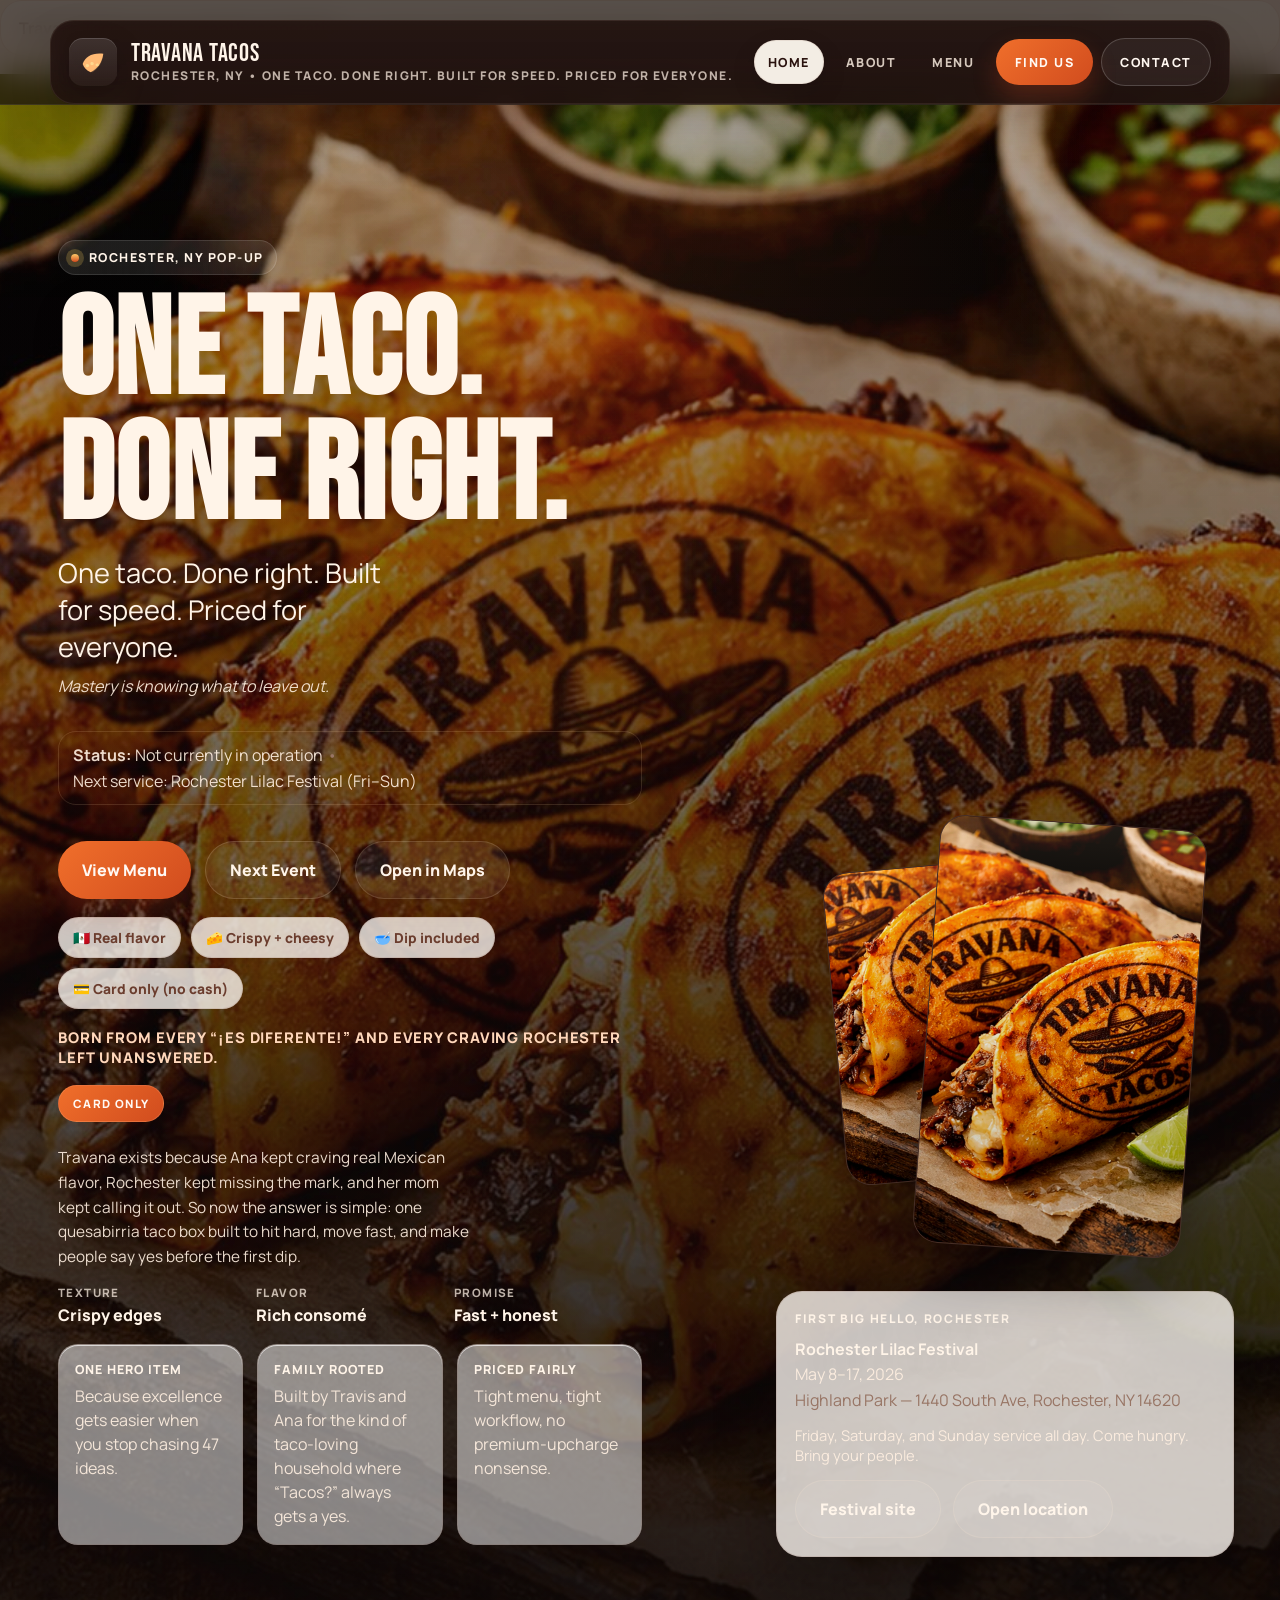
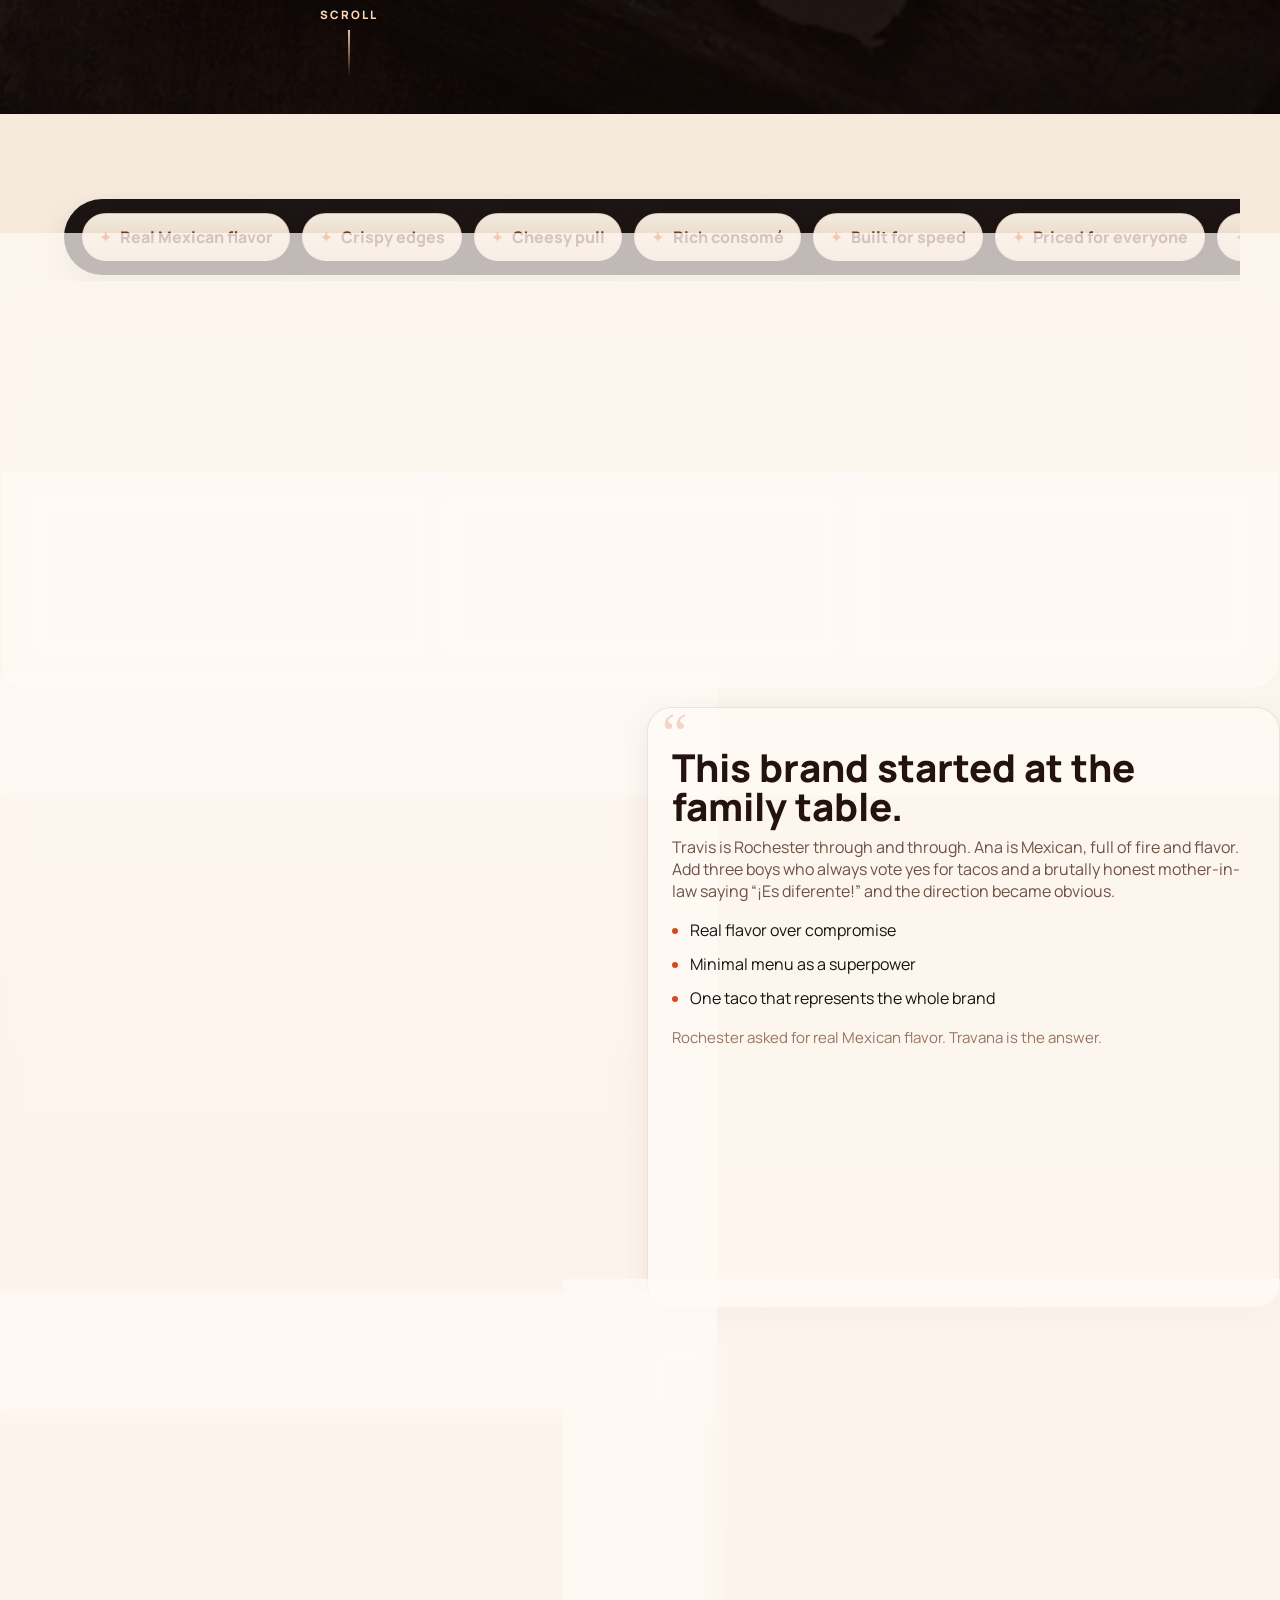
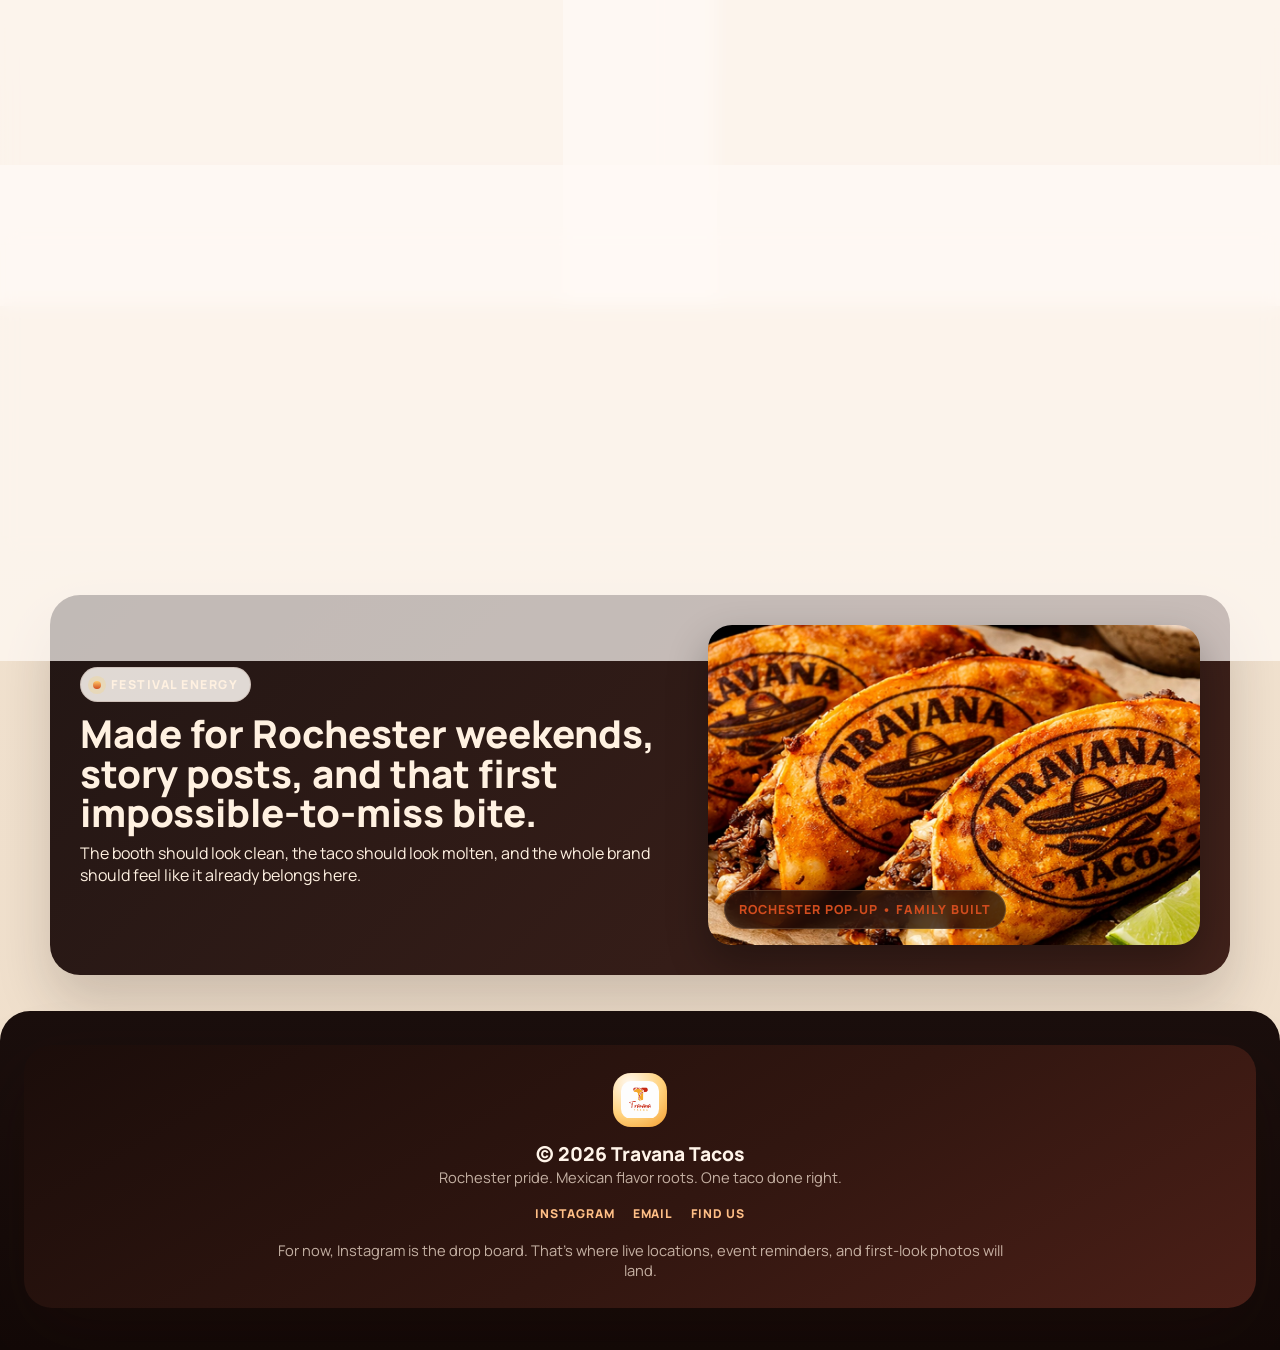
==== commit 49f09049: "newchangeswithxxml" ====
--- a/index.html
+++ b/index.html
@@ -61,9 +61,9 @@
         <div class="hero-inner">
           <div class="hero-copy">
             <div class="kicker"><span class="k-dot"></span><span id="pillCity">Rochester, NY pop-up</span></div>
-            <h1 style="margin-top:16px;">One taco. Done right.</h1>
+            <h1 class="mt-16">One taco. Done right.</h1>
             <p class="lead" id="tagline">One taco. Done right. Built for speed. Priced for everyone.</p>
-            <p class="muted" id="mantra" style="margin-top:10px;font-style:italic;">Mastery is knowing what to leave out.</p>
+            <p class="muted copy-soft mantra" id="mantra">Mastery is knowing what to leave out.</p>
 
             <p class="meta">
               <strong id="statusLabel">Status:</strong>
@@ -115,8 +115,8 @@
                 <div><span id="eventDates">May 8–17, 2026</span></div>
                 <div class="faint" id="eventWhere">Highland Park — 1440 South Ave, Rochester, NY 14620</div>
               </div>
-              <p class="mini" style="margin-top:12px;">Friday, Saturday, and Sunday service all day. Come hungry. Bring your people.</p>
-              <div class="buttons" style="margin-top:12px;">
+              <p class="mini mt-12">Friday, Saturday, and Sunday service all day. Come hungry. Bring your people.</p>
+              <div class="buttons mt-12">
                 <a class="btn secondary" id="eventLink" href="https://roclilacfest.com/" target="_blank" rel="noopener">Festival site</a>
                 <a class="btn secondary" id="eventMaps2" href="https://www.google.com/maps/search/?api=1&query=Highland+Park+1440+South+Ave+Rochester+NY+14620" target="_blank" rel="noopener">Open location</a>
               </div>
@@ -151,12 +151,12 @@
         </div>
       </section>
 
-      <section class="card reveal" style="margin-top:14px;">
+      <section class="card reveal mt-14">
         <div class="section-top">
           <div>
             <div class="kicker"><span class="k-dot"></span>Why people line up</div>
-            <h2 class="display-sm" style="margin-top:12px;">Fast to understand. Hard to forget.</h2>
-            <p class="muted" style="margin-top:8px;max-width:58ch;">Travana is built for the moment somebody spots the booth, sees the taco, and knows exactly why they should stop.</p>
+            <h2 class="display-sm title-section">Fast to understand. Hard to forget.</h2>
+            <p class="muted section-copy copy-measure-58">Travana is built for the moment somebody spots the booth, sees the taco, and knows exactly why they should stop.</p>
           </div>
           <aside class="mini-quote">Big flavor up front. Tight operations behind the scenes. That’s the whole point.</aside>
         </div>
@@ -170,8 +170,8 @@
       <section class="grid2 editorial-grid">
         <section class="card reveal">
           <div class="kicker"><span class="k-dot"></span>The signature order</div>
-          <h2 style="margin-top:12px;">Three tacos. One very clear mission.</h2>
-          <p class="muted" id="featuredDesc" style="margin-top:8px;">Three crispy, cheesy quesabirria tacos with rich consomé for dipping — the one order Travana was built to get exactly right.</p>
+          <h2 class="title-section">Three tacos. One very clear mission.</h2>
+          <p class="muted section-copy" id="featuredDesc">Three crispy, cheesy quesabirria tacos with rich consomé for dipping — the one order Travana was built to get exactly right.</p>
           <div class="divider"></div>
           <h3>In the box</h3>
           <ul id="includesList">
@@ -189,8 +189,8 @@
         </section>
 
         <section class="editorial-quote reveal">
-          <h2 style="margin-top:16px;">This brand started at the family table.</h2>
-          <p class="muted" style="margin-top:10px;">Travis is Rochester through and through. Ana is Mexican, full of fire and flavor. Add three boys who always vote yes for tacos and a brutally honest mother-in-law saying “¡Es diferente!” and the direction became obvious.</p>
+          <h2 class="mt-16">This brand started at the family table.</h2>
+          <p class="muted copy-soft">Travis is Rochester through and through. Ana is Mexican, full of fire and flavor. Add three boys who always vote yes for tacos and a brutally honest mother-in-law saying “¡Es diferente!” and the direction became obvious.</p>
           <ul class="list-check">
             <li>Real flavor over compromise</li>
             <li>Minimal menu as a superpower</li>
@@ -203,7 +203,7 @@
       <section class="grid2">
         <section class="card card-dark reveal">
           <div class="kicker"><span class="k-dot"></span>How it works</div>
-          <h2 style="margin-top:12px;">Order. Dip. Smile. Repeat.</h2>
+          <h2 class="title-section">Order. Dip. Smile. Repeat.</h2>
           <div class="timeline">
             <div class="titem"><div class="when">1) Order</div><div class="what">Card-only checkout keeps the flow quick and the booth cleaner.</div></div>
             <div class="titem"><div class="when">2) Dip</div><div class="what">Your consomé is not optional energy. Use it like you mean it.</div></div>
@@ -214,9 +214,9 @@
 
         <section class="card card-sunset reveal">
           <div class="kicker"><span class="k-dot"></span>From our family to Rochester</div>
-          <h2 style="margin-top:12px;">We’re starting focused on purpose.</h2>
+          <h2 class="title-section">We’re starting focused on purpose.</h2>
           <p class="muted">Travana is not trying to look big by doing everything. It’s trying to earn trust by doing one thing beautifully first — then growing from there the right way.</p>
-          <div class="chips" style="margin-top:16px;">
+          <div class="chips mt-16">
             <span class="chip">Lilac Festival launch</span>
             <span class="chip">Repeat event weekends</span>
             <span class="chip">Private event inquiries</span>
@@ -224,7 +224,7 @@
             <span class="chip">Merch later</span>
           </div>
           <div class="divider"></div>
-          <p class="muted" style="margin:0;">Master the first bite. Let the rest grow from that.</p>
+          <p class="muted mt-0">Master the first bite. Let the rest grow from that.</p>
         </section>
       </section>
 
@@ -232,8 +232,8 @@
         <div class="section-top">
           <div>
             <div class="kicker"><span class="k-dot"></span>Stay in the loop</div>
-            <h2 style="margin-top:12px;">Follow the first drop, the live locations, and the first sellout photos.</h2>
-            <p class="muted" style="margin-top:8px;">Instagram is where the pop-up energy lives between events. Email is best when you want details or want Travana at your event.</p>
+            <h2 class="title-section">Follow the first drop, the live locations, and the first sellout photos.</h2>
+            <p class="muted section-copy">Instagram is where the pop-up energy lives between events. Email is best when you want details or want Travana at your event.</p>
           </div>
           <aside class="mini-quote">Welcome to the family. See you at the truck.</aside>
         </div>
@@ -247,8 +247,8 @@
         <div class="wrap social-proof-inner">
           <div class="social-proof-copy">
             <div class="kicker"><span class="k-dot"></span>Festival energy</div>
-            <h2 style="margin-top:12px;">Made for Rochester weekends, story posts, and that first impossible-to-miss bite.</h2>
-            <p class="muted" style="margin-top:10px;max-width:58ch;">The booth should look clean, the taco should look molten, and the whole brand should feel like it already belongs here.</p>
+            <h2 class="title-section">Made for Rochester weekends, story posts, and that first impossible-to-miss bite.</h2>
+            <p class="muted copy-soft copy-measure-58">The booth should look clean, the taco should look molten, and the whole brand should feel like it already belongs here.</p>
           </div>
           <div class="social-proof-photo">
             <img src="/images/festival-strip.jpg" alt="Travana Tacos branded quesabirria arranged like a festival-ready hero shot" loading="lazy" />
@@ -277,4 +277,4 @@
     <script src="/site-config.js" defer></script>
     <script src="/app.js" defer></script>
   </body>
-</html>
+</html>
--- a/styles.css
+++ b/styles.css
@@ -1480,3 +1480,74 @@
   .nav-toggle{display:flex;background:rgba(255,255,255,.06);border-color:rgba(255,229,204,.12);color:#fff4e8;}
   .nav-open .nav{transform:none;opacity:1;pointer-events:auto;}
 }
+
+/* --- First-pass consistency cleanup --- */
+.title-hero {
+  margin-top: 14px;
+  text-wrap: balance;
+}
+
+.title-section {
+  margin-top: 12px;
+  text-wrap: balance;
+}
+
+.section-copy,
+.copy-tight {
+  margin-top: 8px;
+}
+
+.copy-soft {
+  margin-top: 10px;
+}
+
+.copy-measure-56 { max-width: 56ch; }
+.copy-measure-58 { max-width: 58ch; }
+.copy-measure-62 { max-width: 62ch; }
+
+.mt-0 { margin-top: 0 !important; }
+.mt-8 { margin-top: 8px !important; }
+.mt-10 { margin-top: 10px !important; }
+.mt-12 { margin-top: 12px !important; }
+.mt-14 { margin-top: 14px !important; }
+.mt-16 { margin-top: 16px !important; }
+.mt-18 { margin-top: 18px !important; }
+
+.copy-btn-inline {
+  min-height: 40px;
+  padding: 8px 12px;
+  border-radius: 999px;
+}
+
+.contact-actions {
+  display: flex;
+  flex-wrap: wrap;
+  gap: 12px;
+  align-items: center;
+}
+
+.contact-actions .btn {
+  flex: 1 1 180px;
+}
+
+.contact-actions .status-chip {
+  margin: 0;
+}
+
+.details-stack > details + details,
+details + details.same-stack {
+  margin-top: 12px;
+}
+
+@media (max-width: 760px) {
+  .contact-actions {
+    flex-direction: column;
+    align-items: stretch;
+  }
+
+  .contact-actions .status-chip {
+    align-self: flex-start;
+  }
+}
+
+.mantra { font-style: italic; }
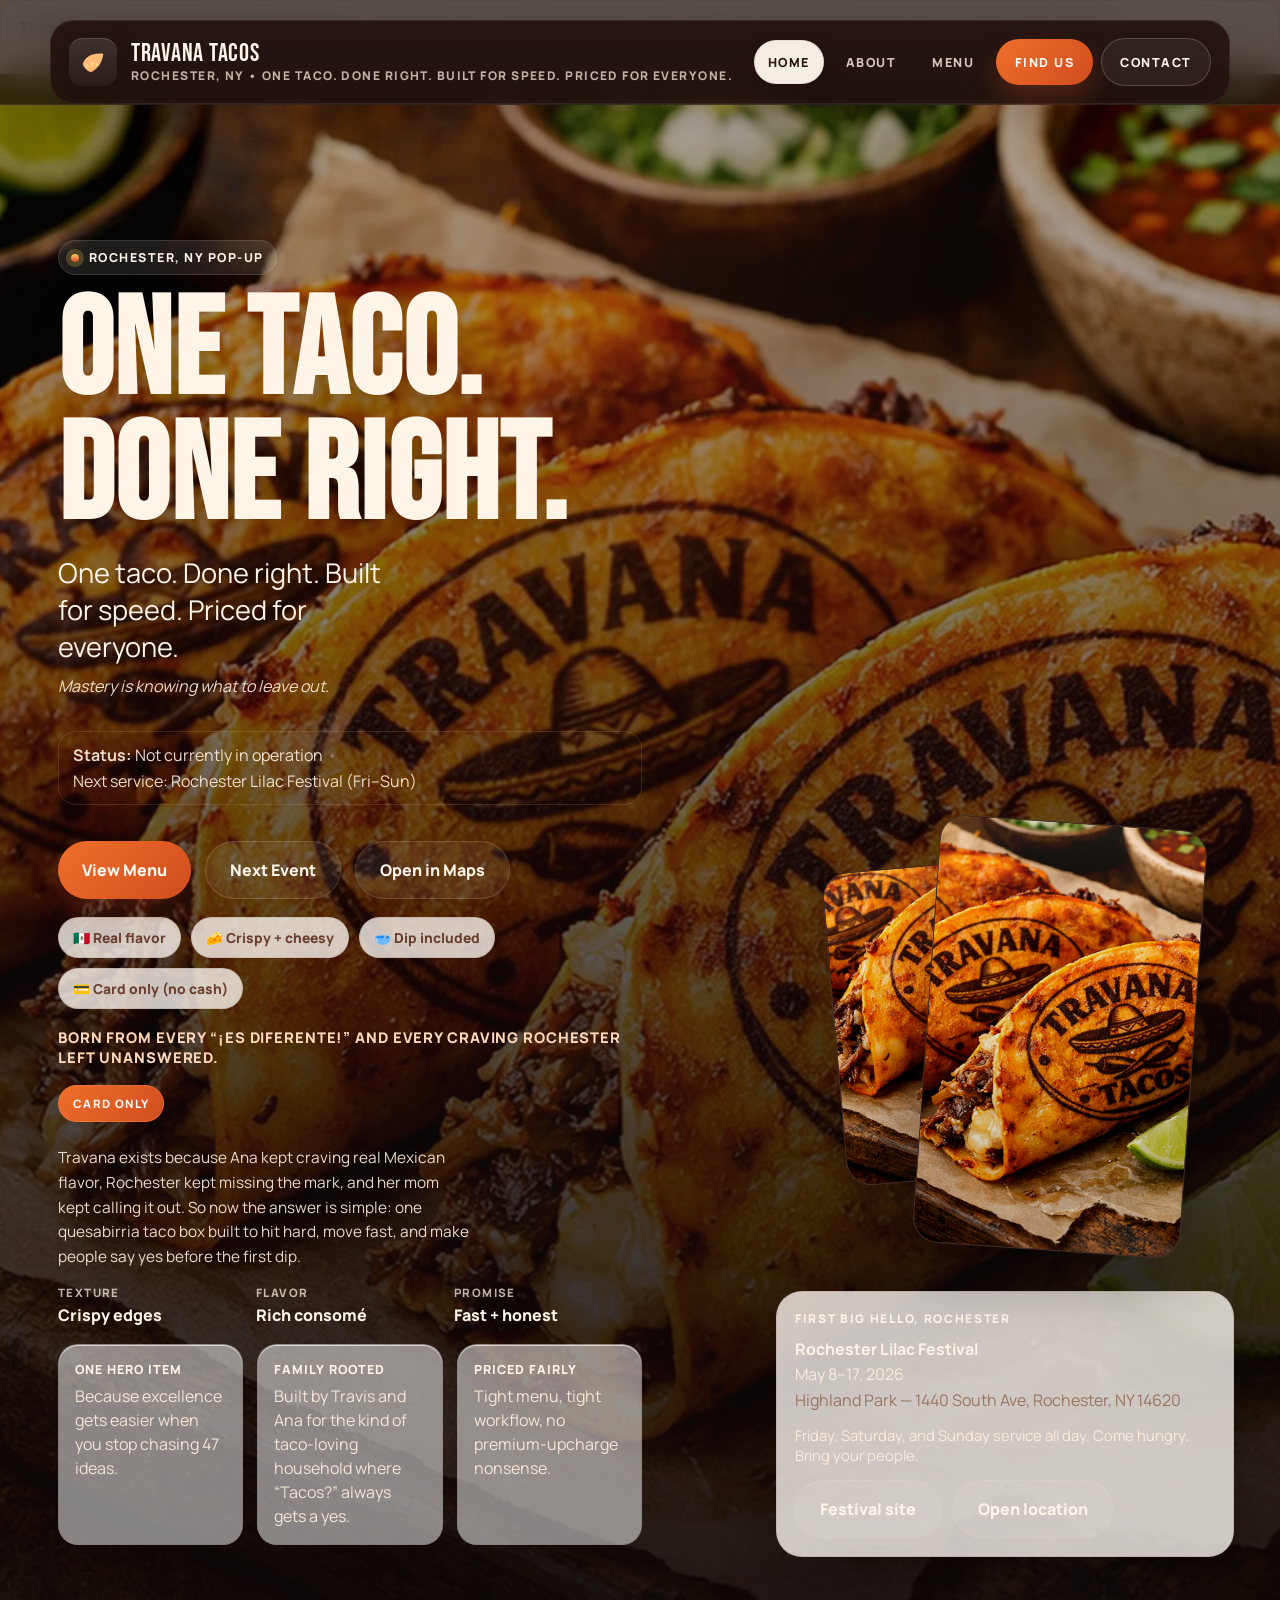
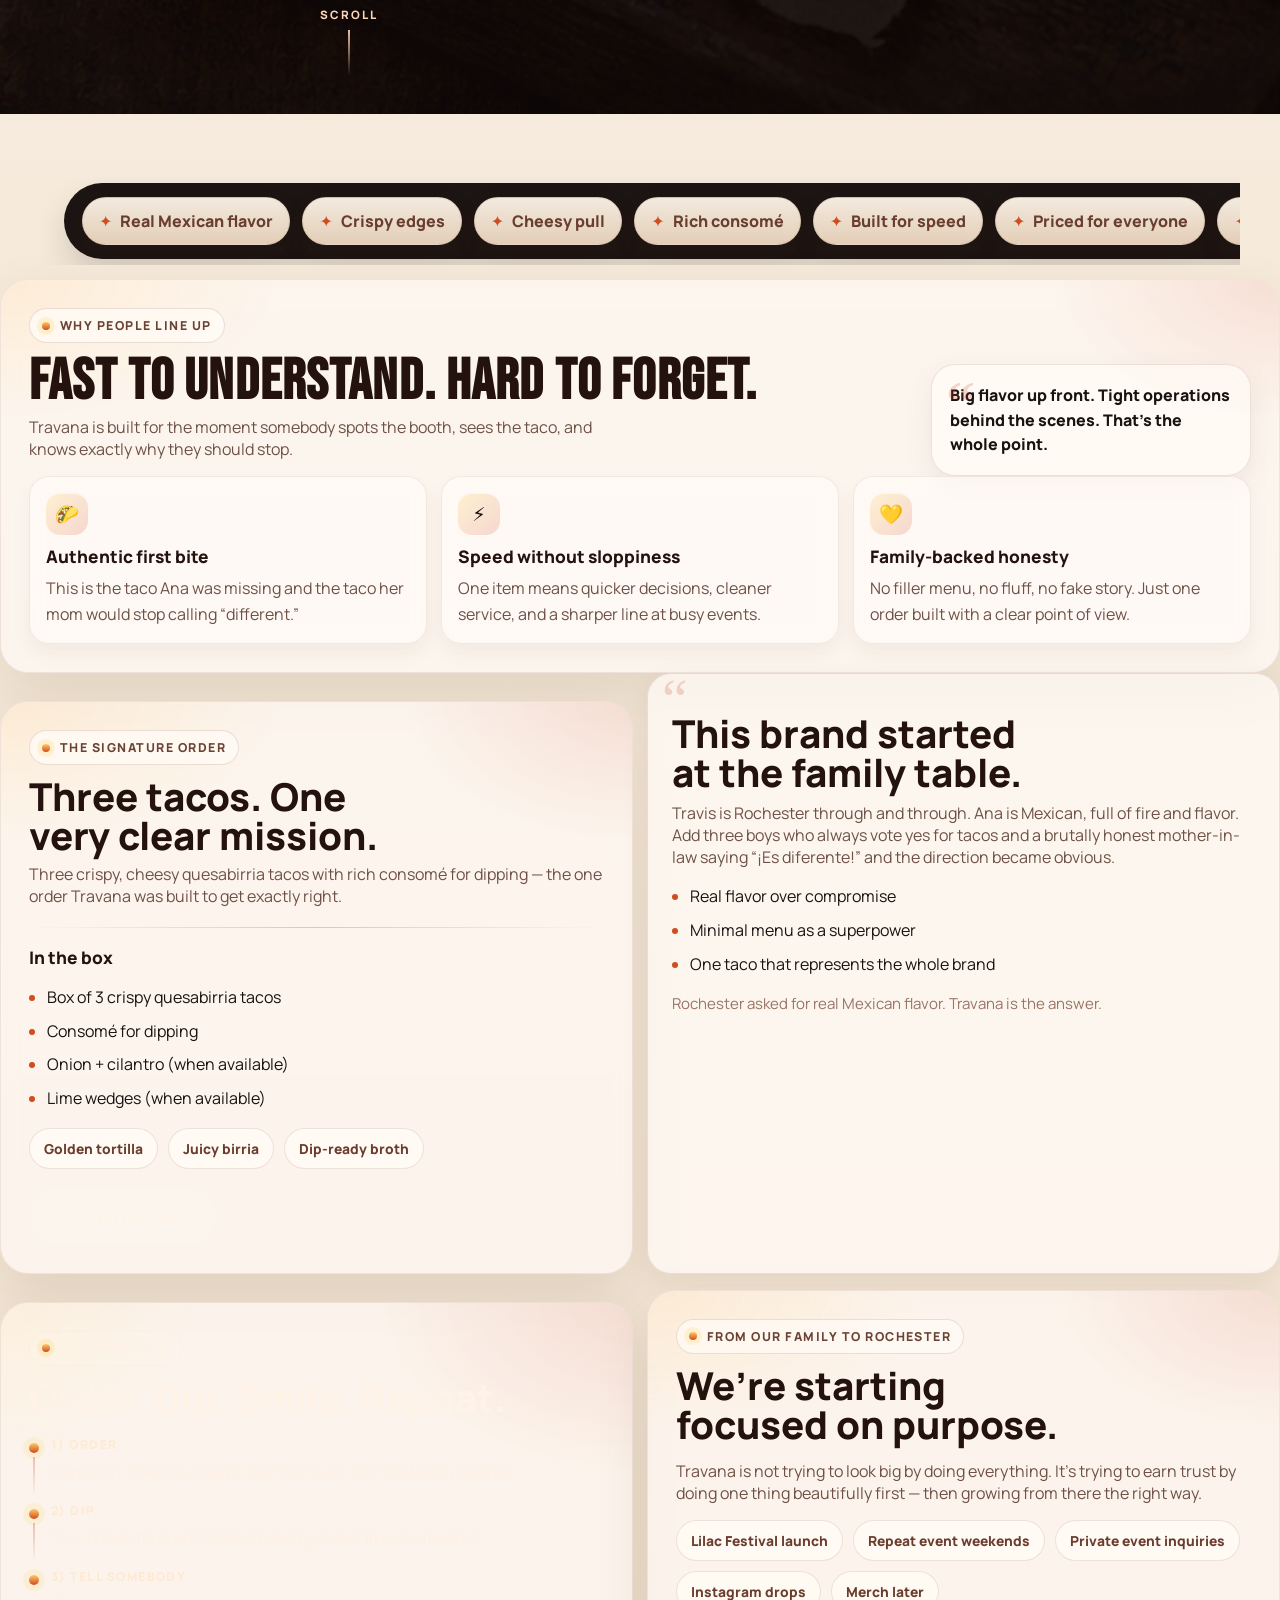
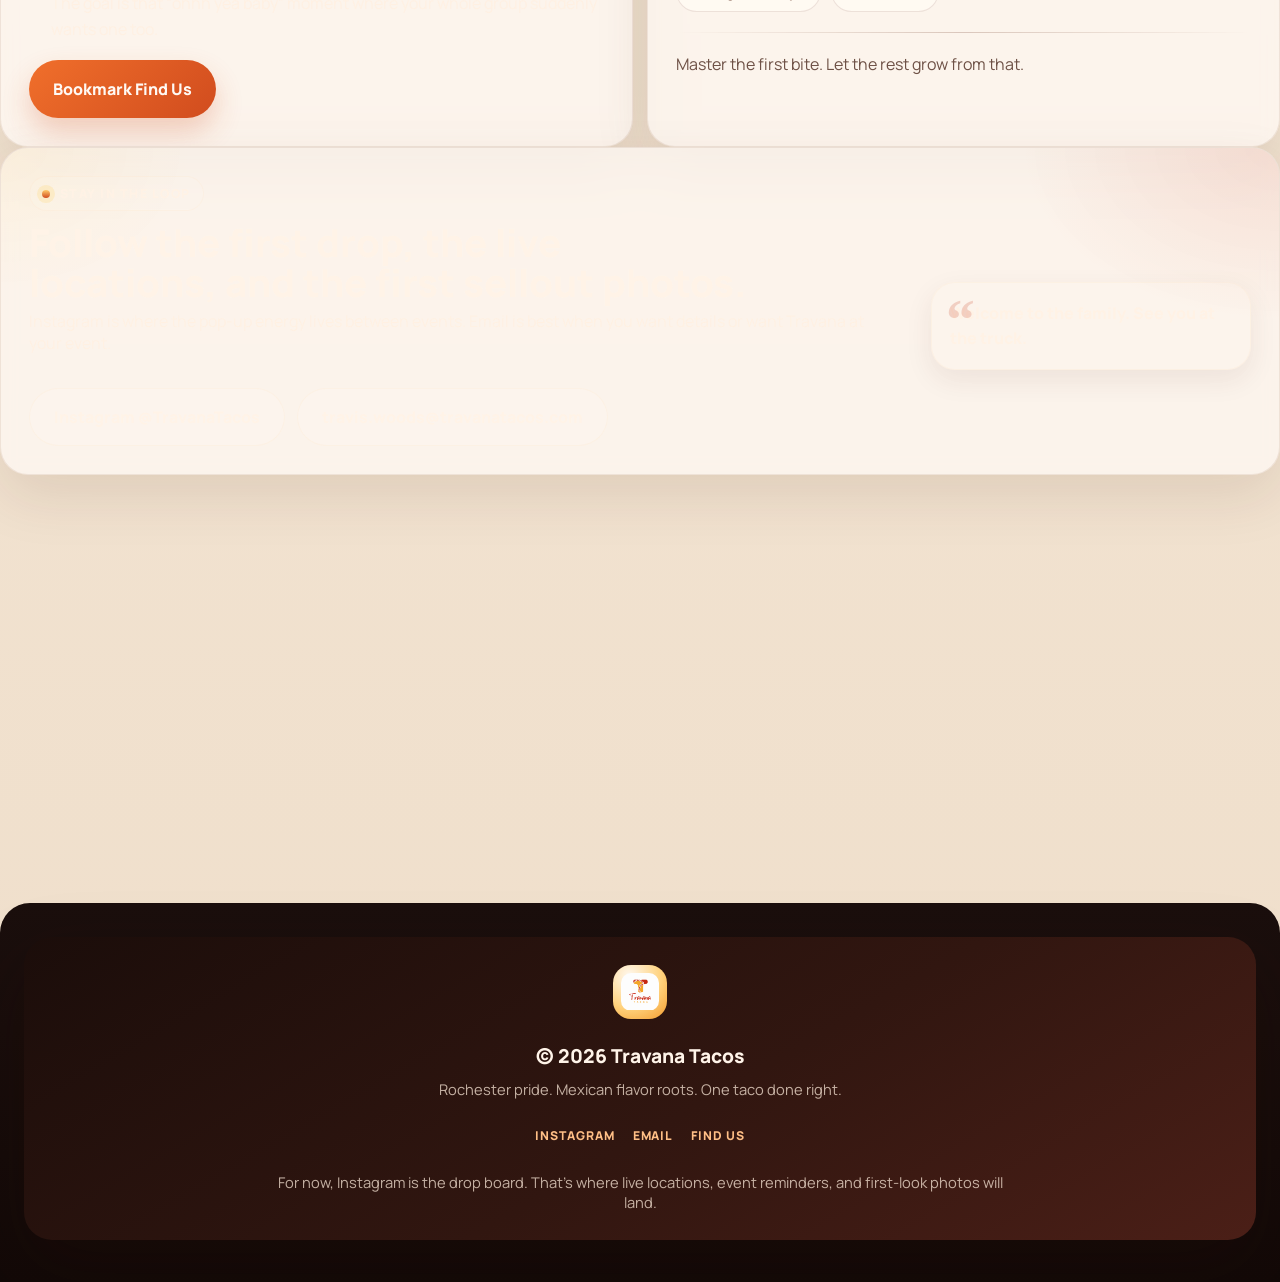
==== commit 1ce3bc37: "work" ====
--- a/index.html
+++ b/index.html
@@ -61,9 +61,9 @@
         <div class="hero-inner">
           <div class="hero-copy">
             <div class="kicker"><span class="k-dot"></span><span id="pillCity">Rochester, NY pop-up</span></div>
-            <h1 class="mt-16">One taco. Done right.</h1>
+            <h1 class="stack-gap">One taco. Done right.</h1>
             <p class="lead" id="tagline">One taco. Done right. Built for speed. Priced for everyone.</p>
-            <p class="muted copy-soft mantra" id="mantra">Mastery is knowing what to leave out.</p>
+            <p class="muted" id="mantra" style="margin-top:10px;font-style:italic;">Mastery is knowing what to leave out.</p>
 
             <p class="meta">
               <strong id="statusLabel">Status:</strong>
@@ -115,8 +115,8 @@
                 <div><span id="eventDates">May 8–17, 2026</span></div>
                 <div class="faint" id="eventWhere">Highland Park — 1440 South Ave, Rochester, NY 14620</div>
               </div>
-              <p class="mini mt-12">Friday, Saturday, and Sunday service all day. Come hungry. Bring your people.</p>
-              <div class="buttons mt-12">
+              <p class="mini title-gap-sm">Friday, Saturday, and Sunday service all day. Come hungry. Bring your people.</p>
+              <div class="buttons title-gap-sm">
                 <a class="btn secondary" id="eventLink" href="https://roclilacfest.com/" target="_blank" rel="noopener">Festival site</a>
                 <a class="btn secondary" id="eventMaps2" href="https://www.google.com/maps/search/?api=1&query=Highland+Park+1440+South+Ave+Rochester+NY+14620" target="_blank" rel="noopener">Open location</a>
               </div>
@@ -151,12 +151,12 @@
         </div>
       </section>
 
-      <section class="card reveal mt-14">
+      <section class="card reveal title-gap">
         <div class="section-top">
           <div>
             <div class="kicker"><span class="k-dot"></span>Why people line up</div>
-            <h2 class="display-sm title-section">Fast to understand. Hard to forget.</h2>
-            <p class="muted section-copy copy-measure-58">Travana is built for the moment somebody spots the booth, sees the taco, and knows exactly why they should stop.</p>
+            <h2 class="display-sm title-gap-sm">Fast to understand. Hard to forget.</h2>
+            <p class="muted copy-gap copy-measure">Travana is built for the moment somebody spots the booth, sees the taco, and knows exactly why they should stop.</p>
           </div>
           <aside class="mini-quote">Big flavor up front. Tight operations behind the scenes. That’s the whole point.</aside>
         </div>
@@ -170,8 +170,8 @@
       <section class="grid2 editorial-grid">
         <section class="card reveal">
           <div class="kicker"><span class="k-dot"></span>The signature order</div>
-          <h2 class="title-section">Three tacos. One very clear mission.</h2>
-          <p class="muted section-copy" id="featuredDesc">Three crispy, cheesy quesabirria tacos with rich consomé for dipping — the one order Travana was built to get exactly right.</p>
+          <h2 class="title-gap-sm">Three tacos. One very clear mission.</h2>
+          <p id="featuredDesc" class="muted copy-gap">Three crispy, cheesy quesabirria tacos with rich consomé for dipping — the one order Travana was built to get exactly right.</p>
           <div class="divider"></div>
           <h3>In the box</h3>
           <ul id="includesList">
@@ -185,12 +185,12 @@
             <span class="badge-chip">Juicy birria</span>
             <span class="badge-chip">Dip-ready broth</span>
           </div>
-          <div class="buttons"><a class="btn secondary" href="/menu.html">See the full menu</a></div>
+          <div class="buttons section-actions"><a class="btn secondary" href="/menu.html">See the full menu</a></div>
         </section>
 
         <section class="editorial-quote reveal">
-          <h2 class="mt-16">This brand started at the family table.</h2>
-          <p class="muted copy-soft">Travis is Rochester through and through. Ana is Mexican, full of fire and flavor. Add three boys who always vote yes for tacos and a brutally honest mother-in-law saying “¡Es diferente!” and the direction became obvious.</p>
+          <h2 class="stack-gap">This brand started at the family table.</h2>
+          <p class="muted copy-gap-md">Travis is Rochester through and through. Ana is Mexican, full of fire and flavor. Add three boys who always vote yes for tacos and a brutally honest mother-in-law saying “¡Es diferente!” and the direction became obvious.</p>
           <ul class="list-check">
             <li>Real flavor over compromise</li>
             <li>Minimal menu as a superpower</li>
@@ -203,20 +203,20 @@
       <section class="grid2">
         <section class="card card-dark reveal">
           <div class="kicker"><span class="k-dot"></span>How it works</div>
-          <h2 class="title-section">Order. Dip. Smile. Repeat.</h2>
+          <h2 class="title-gap-sm">Order. Dip. Smile. Repeat.</h2>
           <div class="timeline">
             <div class="titem"><div class="when">1) Order</div><div class="what">Card-only checkout keeps the flow quick and the booth cleaner.</div></div>
             <div class="titem"><div class="when">2) Dip</div><div class="what">Your consomé is not optional energy. Use it like you mean it.</div></div>
             <div class="titem"><div class="when">3) Tell somebody</div><div class="what">The goal is that “ohhh yea baby” moment where your whole group suddenly wants one too.</div></div>
           </div>
-          <div class="buttons"><a class="btn" href="/find-us.html">Bookmark Find Us</a></div>
+          <div class="buttons section-actions"><a class="btn" href="/find-us.html">Bookmark Find Us</a></div>
         </section>
 
         <section class="card card-sunset reveal">
           <div class="kicker"><span class="k-dot"></span>From our family to Rochester</div>
-          <h2 class="title-section">We’re starting focused on purpose.</h2>
+          <h2 class="title-gap-sm">We’re starting focused on purpose.</h2>
           <p class="muted">Travana is not trying to look big by doing everything. It’s trying to earn trust by doing one thing beautifully first — then growing from there the right way.</p>
-          <div class="chips mt-16">
+          <div class="chips stack-gap">
             <span class="chip">Lilac Festival launch</span>
             <span class="chip">Repeat event weekends</span>
             <span class="chip">Private event inquiries</span>
@@ -224,7 +224,7 @@
             <span class="chip">Merch later</span>
           </div>
           <div class="divider"></div>
-          <p class="muted mt-0">Master the first bite. Let the rest grow from that.</p>
+          <p class="muted m-0">Master the first bite. Let the rest grow from that.</p>
         </section>
       </section>
 
@@ -232,8 +232,8 @@
         <div class="section-top">
           <div>
             <div class="kicker"><span class="k-dot"></span>Stay in the loop</div>
-            <h2 class="title-section">Follow the first drop, the live locations, and the first sellout photos.</h2>
-            <p class="muted section-copy">Instagram is where the pop-up energy lives between events. Email is best when you want details or want Travana at your event.</p>
+            <h2 class="title-gap-sm">Follow the first drop, the live locations, and the first sellout photos.</h2>
+            <p class="muted copy-gap">Instagram is where the pop-up energy lives between events. Email is best when you want details or want Travana at your event.</p>
           </div>
           <aside class="mini-quote">Welcome to the family. See you at the truck.</aside>
         </div>
@@ -247,8 +247,8 @@
         <div class="wrap social-proof-inner">
           <div class="social-proof-copy">
             <div class="kicker"><span class="k-dot"></span>Festival energy</div>
-            <h2 class="title-section">Made for Rochester weekends, story posts, and that first impossible-to-miss bite.</h2>
-            <p class="muted copy-soft copy-measure-58">The booth should look clean, the taco should look molten, and the whole brand should feel like it already belongs here.</p>
+            <h2 class="title-gap-sm">Made for Rochester weekends, story posts, and that first impossible-to-miss bite.</h2>
+            <p class="muted copy-gap-md copy-measure">The booth should look clean, the taco should look molten, and the whole brand should feel like it already belongs here.</p>
           </div>
           <div class="social-proof-photo">
             <img src="/images/festival-strip.jpg" alt="Travana Tacos branded quesabirria arranged like a festival-ready hero shot" loading="lazy" />
--- a/styles.css
+++ b/styles.css
@@ -1481,73 +1481,113 @@
   .nav-open .nav{transform:none;opacity:1;pointer-events:auto;}
 }
 
-/* --- First-pass consistency cleanup --- */
-.title-hero {
-  margin-top: 14px;
-  text-wrap: balance;
-}
-
-.title-section {
-  margin-top: 12px;
-  text-wrap: balance;
-}
-
-.section-copy,
-.copy-tight {
-  margin-top: 8px;
-}
-
-.copy-soft {
-  margin-top: 10px;
-}
-
-.copy-measure-56 { max-width: 56ch; }
-.copy-measure-58 { max-width: 58ch; }
-.copy-measure-62 { max-width: 62ch; }
-
+/* --- 2026 consistency cleanup pass --- */
+:root {
+  --section-space: 24px;
+  --content-space: 18px;
+  --copy-width: 60ch;
+}
+
+.site-main > section { scroll-margin-top: 120px; }
+.inner-main > section + section { margin-top: var(--section-space); }
+.page-home .site-main > section + section { margin-top: 0; }
+
+h1, h2, h3, .display-sm { text-wrap: balance; }
+p, li { text-wrap: pretty; }
+
+.page-masthead {
+  position: relative;
+  isolation: isolate;
+  border-radius: 32px;
+}
+.page-masthead::after {
+  content: "";
+  position: absolute;
+  inset: auto -8% -18% auto;
+  width: 240px;
+  height: 240px;
+  border-radius: 999px;
+  background: radial-gradient(circle, rgba(255, 202, 105, 0.26), rgba(255, 202, 105, 0));
+  pointer-events: none;
+  z-index: 0;
+}
+.page-masthead > * { position: relative; z-index: 1; }
+.page-masthead .section-top { align-items: start; gap: 24px; }
+.page-masthead .mini-quote {
+  min-height: 100%;
+  display: flex;
+  align-items: flex-end;
+}
+.page-masthead .lead { max-width: 58ch; }
+.page-about .page-masthead,
+.page-contact .page-masthead {
+  background: linear-gradient(180deg, rgba(255, 248, 239, 0.97), rgba(255, 238, 223, 0.93));
+}
+.page-menu .page-masthead,
+.page-find .page-masthead {
+  background: radial-gradient(36rem 18rem at 100% 0%, rgba(255, 127, 58, 0.12), transparent 56%), linear-gradient(160deg, #1d100d 0%, #2b1511 56%, #3a1c16 100%);
+}
+
+.title-gap { margin-top: 14px !important; }
+.title-gap-sm { margin-top: 12px !important; }
+.copy-gap { margin-top: 8px !important; }
+.copy-gap-md { margin-top: 10px !important; }
+.stack-gap { margin-top: 16px !important; }
+.stack-gap-lg { margin-top: 18px !important; }
 .mt-0 { margin-top: 0 !important; }
-.mt-8 { margin-top: 8px !important; }
-.mt-10 { margin-top: 10px !important; }
-.mt-12 { margin-top: 12px !important; }
-.mt-14 { margin-top: 14px !important; }
-.mt-16 { margin-top: 16px !important; }
-.mt-18 { margin-top: 18px !important; }
-
-.copy-btn-inline {
-  min-height: 40px;
-  padding: 8px 12px;
-  border-radius: 999px;
-}
-
-.contact-actions {
-  display: flex;
-  flex-wrap: wrap;
-  gap: 12px;
-  align-items: center;
-}
-
-.contact-actions .btn {
-  flex: 1 1 180px;
-}
-
-.contact-actions .status-chip {
-  margin: 0;
-}
-
-.details-stack > details + details,
-details + details.same-stack {
-  margin-top: 12px;
+.m-0 { margin: 0 !important; }
+.copy-measure { max-width: 58ch; }
+.copy-measure-md { max-width: 56ch; }
+.copy-measure-lg { max-width: 62ch; }
+.section-actions { margin-top: 20px; }
+
+.card .kicker + h1,
+.card .kicker + h2,
+.card .kicker + .display-sm { margin-top: 12px; }
+.card .lead + .buttons,
+.card .lead + .dual-cta,
+.card .lead + .quick-meta,
+.card .lead + .contact-trust,
+.card .lead + .booking-grid { margin-top: 18px; }
+
+.dual-cta { align-items: stretch; }
+.dual-cta-mixed { grid-template-columns: minmax(0, 1fr) auto minmax(0, 1fr); align-items: center; }
+.dual-cta-mixed .status-chip { justify-self: center; }
+
+.btn-copy-inline { min-height: 40px; padding: 0 12px; border-radius: 999px; }
+
+.card .buttons,
+.card .dual-cta,
+.card .quick-meta,
+.card .booking-grid,
+.card .contact-trust,
+.card .bullet-grid,
+.card .status-grid { margin-top: 18px; }
+
+.contactlist li > span:last-child,
+.contactlist li > a:last-child { word-break: break-word; }
+
+.menu-card-body h3 {
+  font-family: var(--font-display);
+  letter-spacing: 0.02em;
+  text-transform: uppercase;
+}
+
+.feature, .value-card, .trust-card, .list-card, .booking-card, .menu-stat, .cta-panel, .note-box {
+  min-height: 100%;
+}
+
+.footer-rich .footer-center {
+  display: grid;
+  gap: 10px;
+}
+
+@media (max-width: 1024px) {
+  .dual-cta-mixed { grid-template-columns: 1fr; }
+  .dual-cta-mixed .status-chip { justify-self: start; }
 }
 
 @media (max-width: 760px) {
-  .contact-actions {
-    flex-direction: column;
-    align-items: stretch;
-  }
-
-  .contact-actions .status-chip {
-    align-self: flex-start;
-  }
-}
-
-.mantra { font-style: italic; }
+  .page-masthead { border-radius: 26px; }
+  .page-masthead .section-top { gap: 18px; }
+}
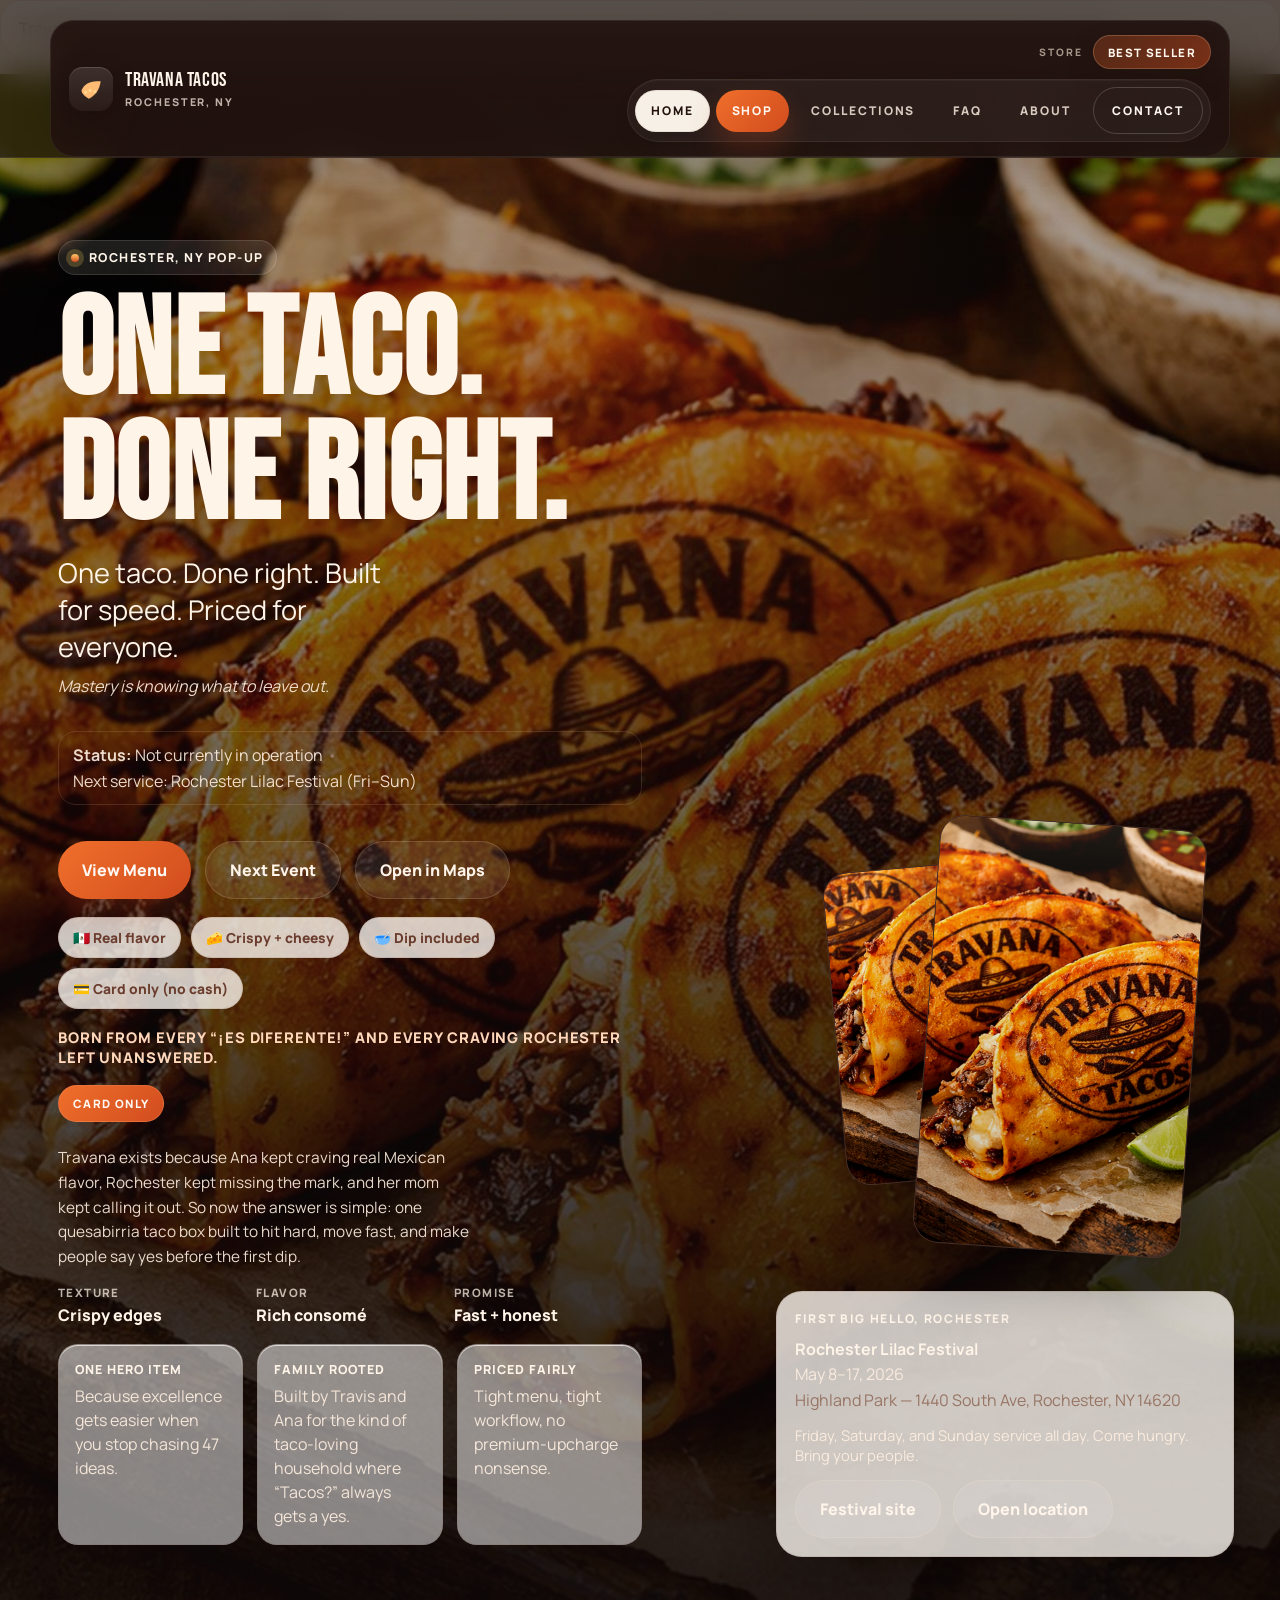
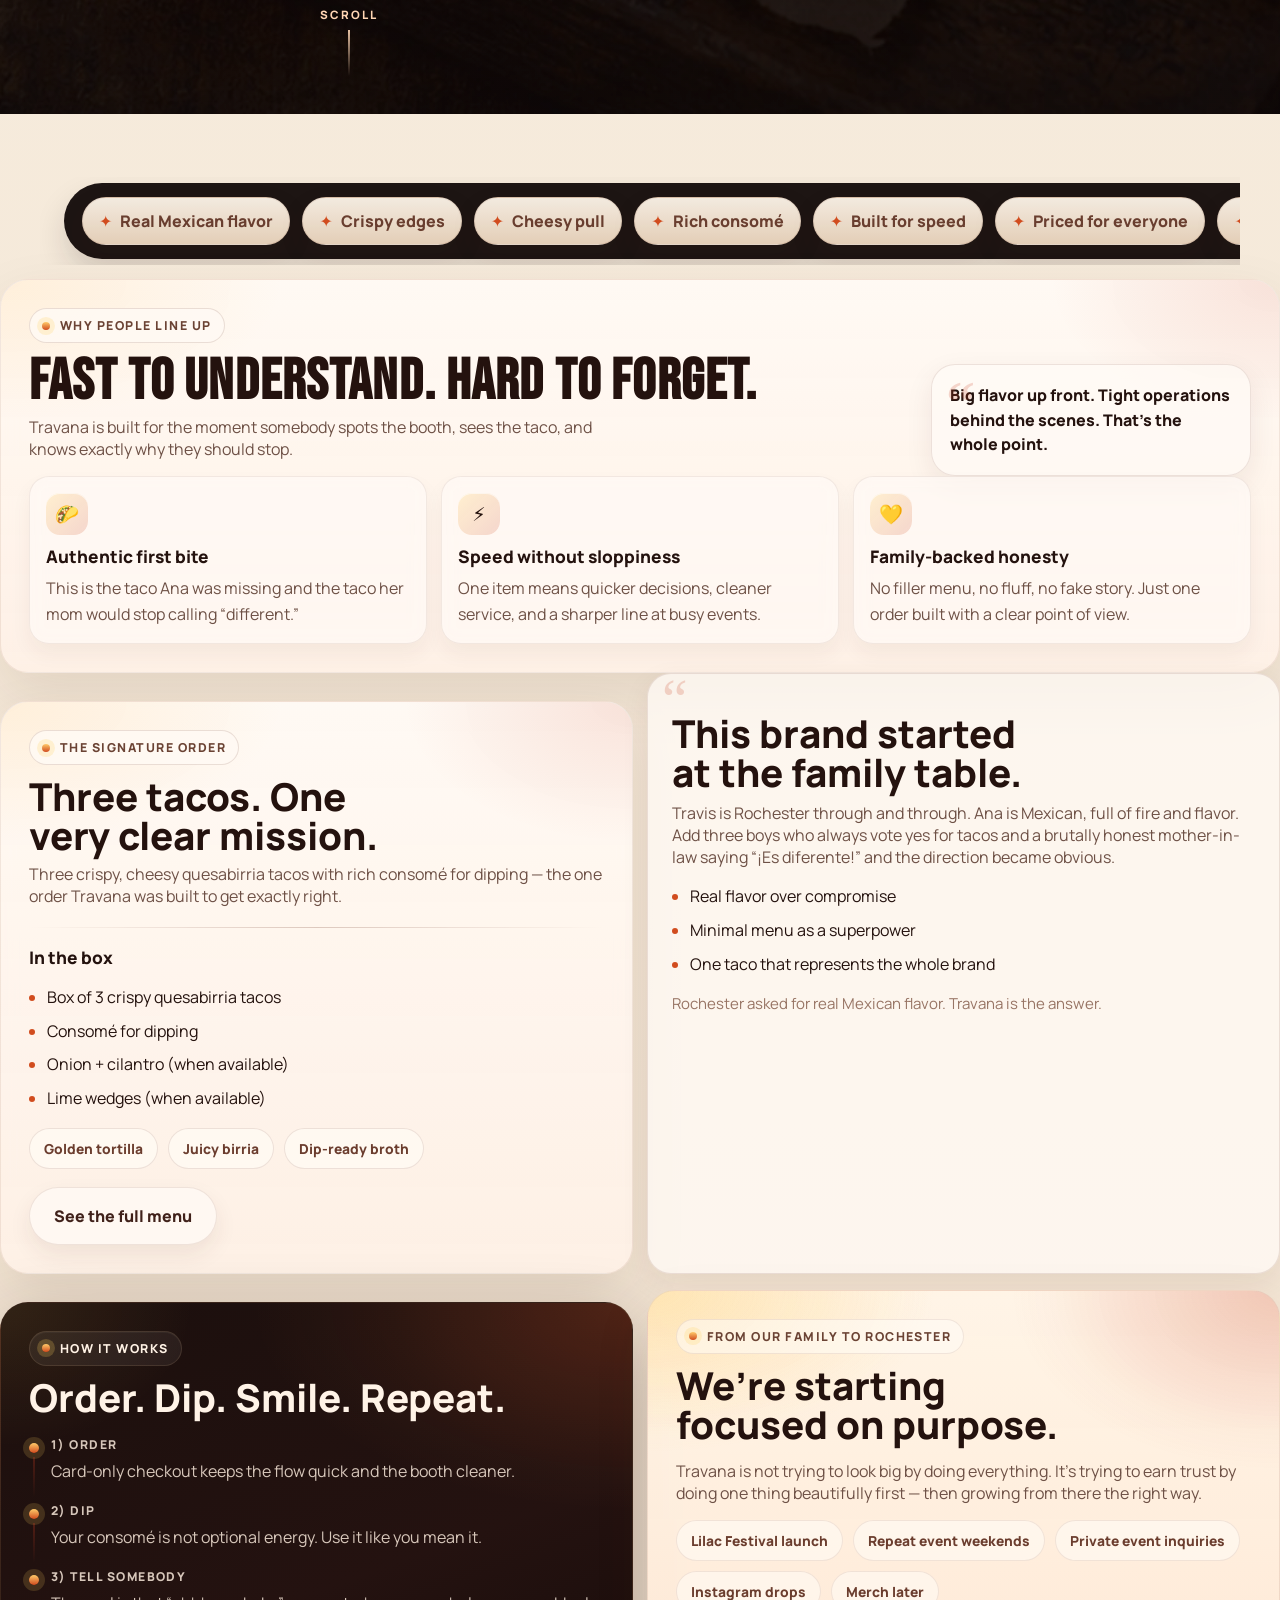
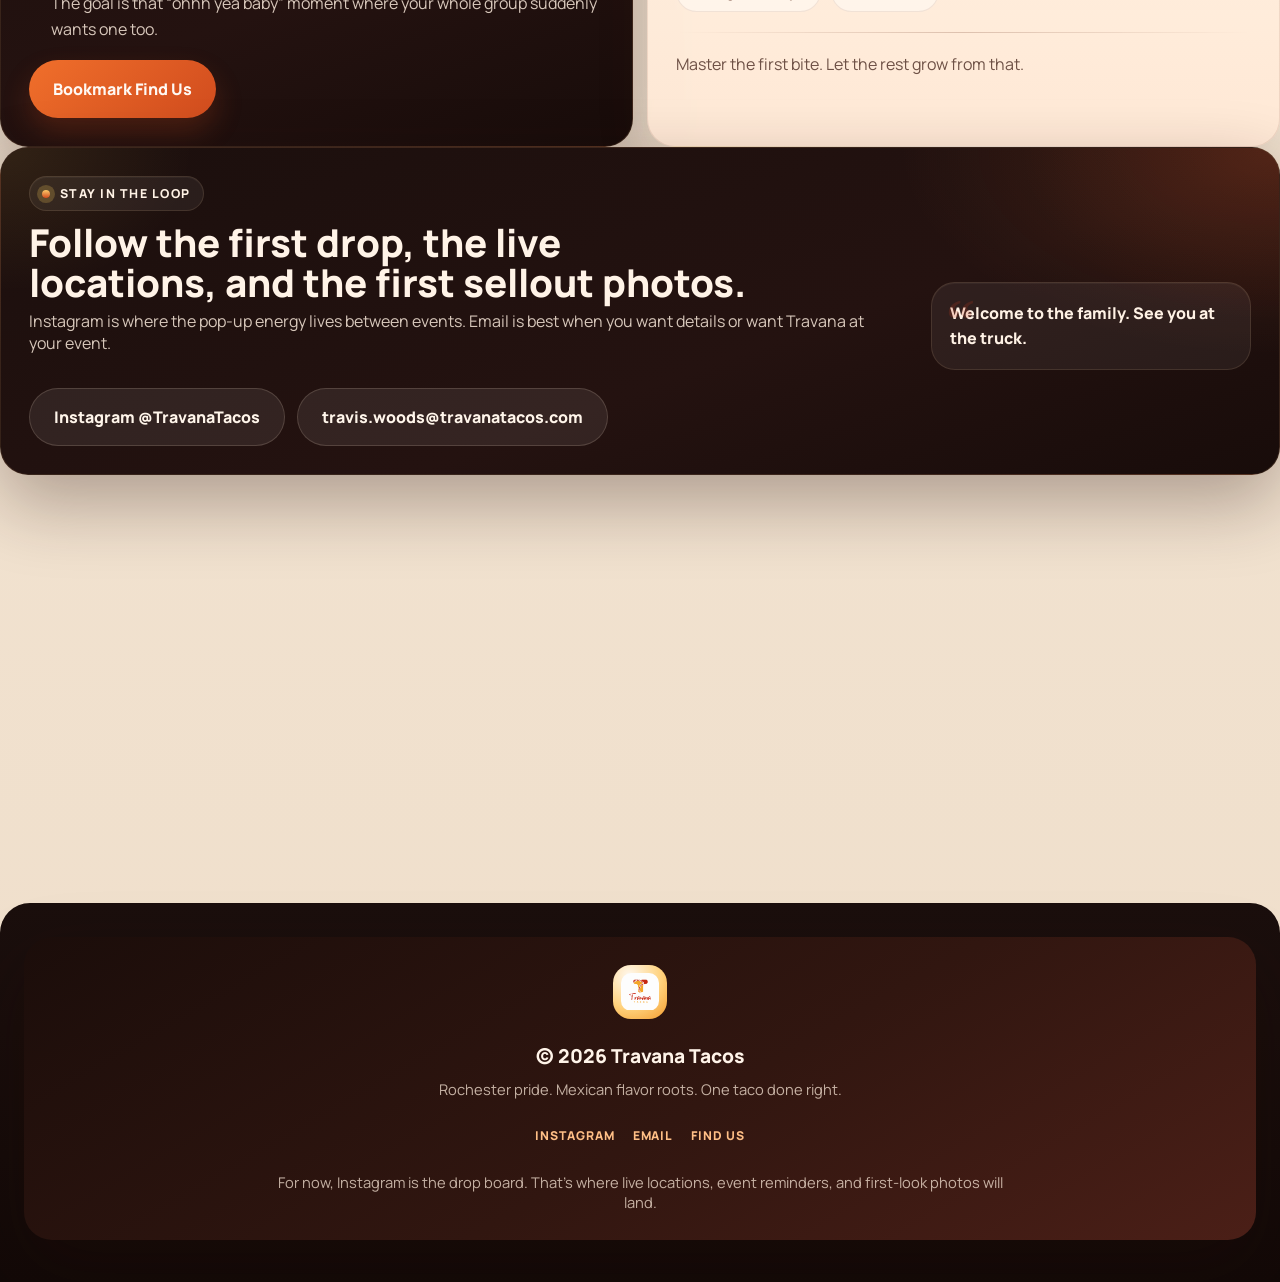
==== commit 7d983839: "chiiio" ====
--- a/index.html
+++ b/index.html
@@ -27,26 +27,30 @@
     <header class="topbar">
       <div class="wrap topbar-inner">
         <a class="brand" href="/">
-          <span class="brand-mark" aria-hidden="true">
-            <svg viewBox="0 0 64 64" role="img" focusable="false"><path d="M12 38c6-15 18-23 36-23 2 0 4 0 6 .2-2 18-10 31-24 39-8-4-14-9-18-16Z" fill="currentColor" opacity=".22"/><path d="M10 36c5-14 17-22 36-22 3 0 5 .1 8 .4-2.7 18.6-11.6 31.7-27 39.6C18 49.7 12.4 43.8 10 36Z" fill="currentColor"/><path d="M20 36c2.6 0 3.6 1.6 3.6 3.3S22.6 43 20 43s-3.7-1.7-3.7-3.7S17.4 36 20 36Zm10-4c2.6 0 3.6 1.6 3.6 3.3S32.6 39 30 39s-3.7-1.7-3.7-3.7S27.4 32 30 32Zm11 3c2.5 0 3.5 1.5 3.5 3.1S43.5 41 41 41s-3.6-1.5-3.6-2.9S38.5 35 41 35Z" fill="#FFD88E"/></svg>
-          </span>
+          <span class="brand-mark" aria-hidden="true"><svg viewBox="0 0 64 64" role="img" focusable="false"><path d="M12 38c6-15 18-23 36-23 2 0 4 0 6 .2-2 18-10 31-24 39-8-4-14-9-18-16Z" fill="currentColor" opacity=".22"/><path d="M10 36c5-14 17-22 36-22 3 0 5 .1 8 .4-2.7 18.6-11.6 31.7-27 39.6C18 49.7 12.4 43.8 10 36Z" fill="currentColor"/><path d="M20 36c2.6 0 3.6 1.6 3.6 3.3S22.6 43 20 43s-3.7-1.7-3.7-3.7S17.4 36 20 36Zm10-4c2.6 0 3.6 1.6 3.6 3.3S32.6 39 30 39s-3.7-1.7-3.7-3.7S27.4 32 30 32Zm11 3c2.5 0 3.5 1.5 3.5 3.1S43.5 41 41 41s-3.6-1.5-3.6-2.9S38.5 35 41 35Z" fill="#FFD88E"/></svg></span>
           <span class="brand-text">
             <span class="brand-name" id="brandName">Travana Tacos</span>
             <span class="brand-sub" id="brandSub">Rochester, NY</span>
           </span>
         </a>
         <div class="nav-wrap">
+          <div class="nav-highlights" aria-label="Store highlights">
+            <span class="nav-label">Store</span>
+            <a class="nav-pill nav-pill-hot" href="/menu.html#best-sellers">Best Seller</a>
+          </div>
           <button class="nav-toggle" id="navToggle" aria-label="Toggle navigation" aria-controls="primaryNav" aria-expanded="false"><span></span></button>
-          <nav class="nav" id="primaryNav" aria-label="Primary navigation">
+          <nav class="nav nav-catalog" id="primaryNav" aria-label="Primary navigation">
             <a href="/" aria-current="page">Home</a>
+            <a href="/menu.html" class="nav-shop">Shop</a>
+            <a href="/menu.html#collections">Collections</a>
+            <a href="/faq.html">FAQ</a>
             <a href="/about.html">About</a>
-            <a href="/menu.html">Menu</a>
-            <a class="nav-find" href="/find-us.html">Find Us</a>
-            <a class="nav-cta" href="/contact.html">Contact</a>
+            <a href="/contact.html" class="nav-cta">Contact</a>
           </nav>
         </div>
       </div>
     </header>
+
 
     <main id="main" class="site-main">
       <section id="banner" class="notice reveal" style="display:none;">
--- a/styles.css
+++ b/styles.css
@@ -1481,6 +1481,157 @@
   .nav-open .nav{transform:none;opacity:1;pointer-events:auto;}
 }
 
+
+/* --- Pass 1: store-first header / catalog nav --- */
+.topbar-inner{
+  display:grid;
+  grid-template-columns:auto 1fr;
+  align-items:center;
+  gap:20px;
+}
+.brand{
+  gap:12px;
+}
+.brand-mark{
+  width:44px;
+  height:44px;
+}
+.brand-mark svg{
+  width:28px;
+  height:28px;
+}
+.brand-text{
+  gap:4px;
+}
+.brand-name{
+  font-size:1.26rem!important;
+  letter-spacing:.03em;
+}
+.brand-sub{
+  font-size:.67rem;
+  letter-spacing:.18em;
+}
+.nav-wrap{
+  justify-self:end;
+  display:flex;
+  flex-direction:column;
+  align-items:flex-end;
+  gap:10px;
+}
+.nav-highlights{
+  display:flex;
+  align-items:center;
+  gap:10px;
+}
+.nav-label{
+  font-size:.64rem;
+  font-weight:900;
+  letter-spacing:.2em;
+  text-transform:uppercase;
+  color:rgba(255,236,218,.6);
+}
+.nav-pill{
+  display:inline-flex;
+  align-items:center;
+  min-height:34px;
+  padding:0 14px;
+  border-radius:999px;
+  border:1px solid rgba(255,223,196,.12);
+  background:rgba(255,255,255,.06);
+  color:#fff6ed;
+  font-size:.72rem;
+  font-weight:800;
+  letter-spacing:.12em;
+  text-transform:uppercase;
+}
+.nav-pill:hover{
+  text-decoration:none;
+  background:rgba(255,255,255,.12);
+}
+.nav-pill-hot{
+  background:linear-gradient(135deg, rgba(240,111,43,.24), rgba(209,76,30,.5));
+  border-color:rgba(255,208,170,.22);
+  box-shadow:0 12px 28px rgba(30,9,4,.18);
+}
+.nav{
+  gap:6px;
+  padding:7px;
+  border-radius:999px;
+  background:rgba(255,255,255,.05);
+  border:1px solid rgba(255,228,205,.08);
+  box-shadow:inset 0 1px 0 rgba(255,255,255,.04);
+}
+.nav a{
+  min-height:42px;
+  padding:0 16px;
+  border-radius:999px;
+  font-size:.75rem;
+  font-weight:800;
+  letter-spacing:.16em;
+}
+.nav a:hover{
+  background:rgba(255,255,255,.11);
+}
+.nav a.active,
+.nav a[aria-current="page"]{
+  background:rgba(255,249,240,.96);
+  color:#24120e;
+  box-shadow:0 10px 26px rgba(0,0,0,.12), inset 0 0 0 1px rgba(130,74,52,.1);
+}
+.nav-shop{
+  background:linear-gradient(135deg,var(--brand-2),var(--brand));
+  color:#fff8f1!important;
+  box-shadow:0 14px 28px rgba(209,76,30,.26);
+}
+.nav-shop:hover,
+.nav-shop.active,
+.nav-shop[aria-current="page"]{
+  color:#fff8f1!important;
+}
+.nav-cta{
+  background:transparent!important;
+  border:1px solid rgba(255,229,204,.14);
+}
+@media (max-width: 1080px){
+  .topbar-inner{
+    gap:14px;
+  }
+  .nav a{
+    padding:0 14px;
+    letter-spacing:.13em;
+  }
+}
+@media (max-width: 900px){
+  .topbar-inner{
+    display:flex;
+  }
+  .nav-wrap{
+    justify-self:auto;
+    align-items:stretch;
+    gap:0;
+  }
+  .nav-highlights{
+    display:none;
+  }
+  .nav{
+    gap:10px;
+    padding:16px;
+    border-radius:22px;
+    background:rgba(24,12,10,.94)!important;
+    border:1px solid rgba(255,231,210,.08);
+    box-shadow:0 24px 48px rgba(0,0,0,.28);
+  }
+  .nav a,
+  .nav-shop,
+  .nav-cta{
+    width:100%;
+    justify-content:flex-start;
+    padding:14px 16px;
+    font-size:.98rem;
+    letter-spacing:.08em;
+  }
+}
+
 /* --- 2026 consistency cleanup pass --- */
 :root {
   --section-space: 24px;
@@ -1591,3 +1742,157 @@
   .page-masthead { border-radius: 26px; }
   .page-masthead .section-top { gap: 18px; }
 }
+
+/* --- 2026 theme integrity fix --- */
+:root { --ink: var(--text); }
+
+.btn.secondary,
+.btn.ghost {
+  background: #fff8f2;
+  color: #40211a;
+  border: 1px solid rgba(123, 66, 44, 0.12);
+  box-shadow: 0 10px 22px rgba(82, 44, 28, 0.08);
+}
+.btn.secondary:hover,
+.btn.ghost:hover {
+  background: #fffdf9;
+  box-shadow: 0 14px 28px rgba(82, 44, 28, 0.12);
+}
+
+.hero-cinematic .btn.secondary,
+.hero-cinematic .btn.ghost,
+.card-dark .btn.secondary,
+.card-dark .btn.ghost,
+.page-menu .page-masthead .btn.secondary,
+.page-menu .page-masthead .btn.ghost,
+.page-find .page-masthead .btn.secondary,
+.page-find .page-masthead .btn.ghost {
+  background: rgba(255, 255, 255, 0.08);
+  color: #fff5ea;
+  border: 1px solid rgba(255, 229, 204, 0.16);
+  box-shadow: none;
+}
+.hero-cinematic .btn.secondary:hover,
+.hero-cinematic .btn.ghost:hover,
+.card-dark .btn.secondary:hover,
+.card-dark .btn.ghost:hover,
+.page-menu .page-masthead .btn.secondary:hover,
+.page-menu .page-masthead .btn.ghost:hover,
+.page-find .page-masthead .btn.secondary:hover,
+.page-find .page-masthead .btn.ghost:hover {
+  background: rgba(255, 255, 255, 0.12);
+}
+
+.card:not(.card-dark):not(.card-sunset):not(.hero):not(.hero-cinematic) {
+  background: linear-gradient(180deg, rgba(255, 250, 245, 0.94), rgba(255, 241, 231, 0.9));
+  border-color: rgba(124, 69, 47, 0.1);
+  box-shadow: 0 22px 56px rgba(72, 28, 14, 0.1);
+}
+
+.card-dark {
+  color: #fff1e5;
+  background:
+    radial-gradient(44rem 24rem at 100% 0%, rgba(255, 127, 58, 0.14), transparent 54%),
+    linear-gradient(160deg, var(--surface-dark) 0%, var(--surface-dark-2) 60%, #180c0a 100%);
+  border-color: rgba(255, 185, 120, 0.12);
+  box-shadow: 0 28px 72px rgba(35, 12, 8, 0.32);
+}
+.card-dark::before {
+  background:
+    radial-gradient(24rem 18rem at 0% 0%, rgba(255, 208, 94, 0.1), transparent 50%),
+    radial-gradient(30rem 20rem at 100% 0%, rgba(201, 59, 32, 0.12), transparent 54%);
+}
+.card-dark h1,
+.card-dark h2,
+.card-dark h3,
+.card-dark .display-sm,
+.card-dark .muted strong,
+.card-dark .stat .k,
+.card-dark .event-meta strong,
+.card-dark .footer-title,
+.card-dark strong {
+  color: #fff3e7;
+}
+.card-dark .muted,
+.card-dark p,
+.card-dark li,
+.card-dark .what,
+.card-dark .quote-line,
+.card-dark .event-meta,
+.card-dark .mini,
+.card-dark .v,
+.card-dark .overline,
+.card-dark .label,
+.card-dark .when {
+  color: rgba(255, 239, 224, 0.82);
+}
+.card-dark .kicker,
+.card-dark .pill,
+.card-dark .chip,
+.card-dark .mini-card,
+.card-dark .eventbox,
+.card-dark .meta,
+.card-dark .stat,
+.card-dark .feature,
+.card-dark .editorial-quote,
+.card-dark .mini-quote,
+.card-dark .trust-card,
+.card-dark .list-card,
+.card-dark .booking-card,
+.card-dark .menu-stat,
+.card-dark .cta-panel,
+.card-dark .note-box,
+.card-dark .status-tile,
+.card-dark .meta-tile {
+  background: rgba(255, 255, 255, 0.06);
+  color: #fff2e5;
+  border-color: rgba(255, 213, 165, 0.12);
+  box-shadow: inset 0 1px 0 rgba(255, 255, 255, 0.04);
+  backdrop-filter: none;
+}
+.card-dark .divider {
+  background: linear-gradient(90deg, rgba(255, 213, 165, 0), rgba(255, 213, 165, 0.28), rgba(255, 213, 165, 0));
+}
+
+.card-sunset {
+  background:
+    radial-gradient(32rem 18rem at 0% 0%, rgba(255, 208, 94, 0.26), transparent 56%),
+    radial-gradient(30rem 20rem at 100% 0%, rgba(201, 59, 32, 0.15), transparent 56%),
+    linear-gradient(180deg, rgba(255, 245, 231, 0.96), rgba(255, 232, 213, 0.94));
+  border-color: rgba(132, 79, 57, 0.12);
+  box-shadow: 0 22px 56px rgba(84, 46, 28, 0.1);
+}
+.card-sunset .kicker,
+.card-sunset .chip,
+.card-sunset .trust-card,
+.card-sunset .list-card,
+.card-sunset .booking-card,
+.card-sunset .feature,
+.card-sunset .menu-stat,
+.card-sunset .cta-panel,
+.card-sunset .note-box {
+  background: rgba(255, 252, 248, 0.54);
+  border-color: rgba(123, 66, 44, 0.1);
+}
+
+.page-about .page-masthead,
+.page-contact .page-masthead {
+  background: linear-gradient(180deg, rgba(255, 248, 239, 0.97), rgba(255, 238, 223, 0.93));
+  border-color: rgba(123, 66, 44, 0.1);
+}
+.page-about .page-masthead .mini-quote,
+.page-contact .page-masthead .mini-quote {
+  background: rgba(255, 255, 255, 0.5);
+}
+.page-menu .page-masthead,
+.page-find .page-masthead {
+  background: radial-gradient(36rem 18rem at 100% 0%, rgba(255, 127, 58, 0.12), transparent 56%), linear-gradient(160deg, #1d100d 0%, #2b1511 56%, #3a1c16 100%);
+  border-color: rgba(255, 185, 120, 0.12);
+  box-shadow: 0 28px 72px rgba(35, 12, 8, 0.32);
+}
+.page-menu .page-masthead .mini-quote,
+.page-find .page-masthead .mini-quote {
+  background: rgba(255, 255, 255, 0.06);
+  color: #fff2e5;
+  border-color: rgba(255, 213, 165, 0.12);
+}
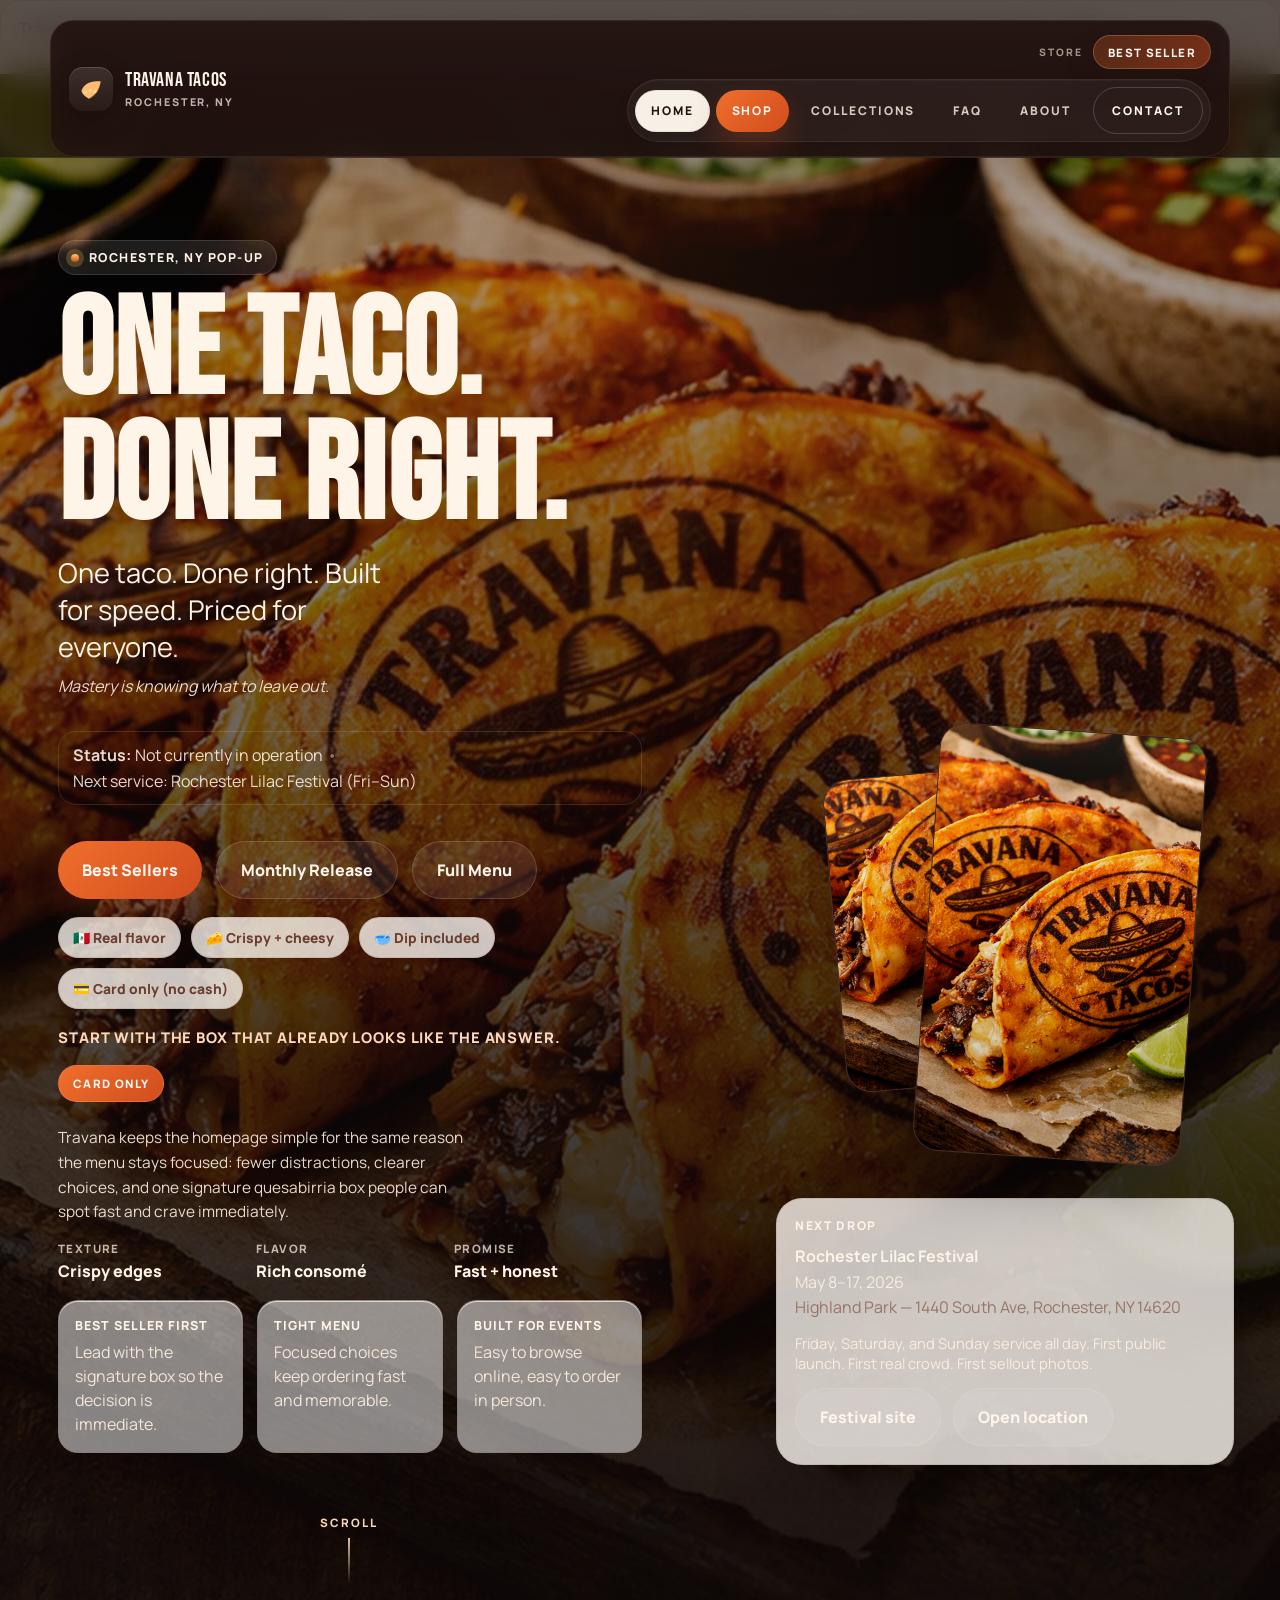
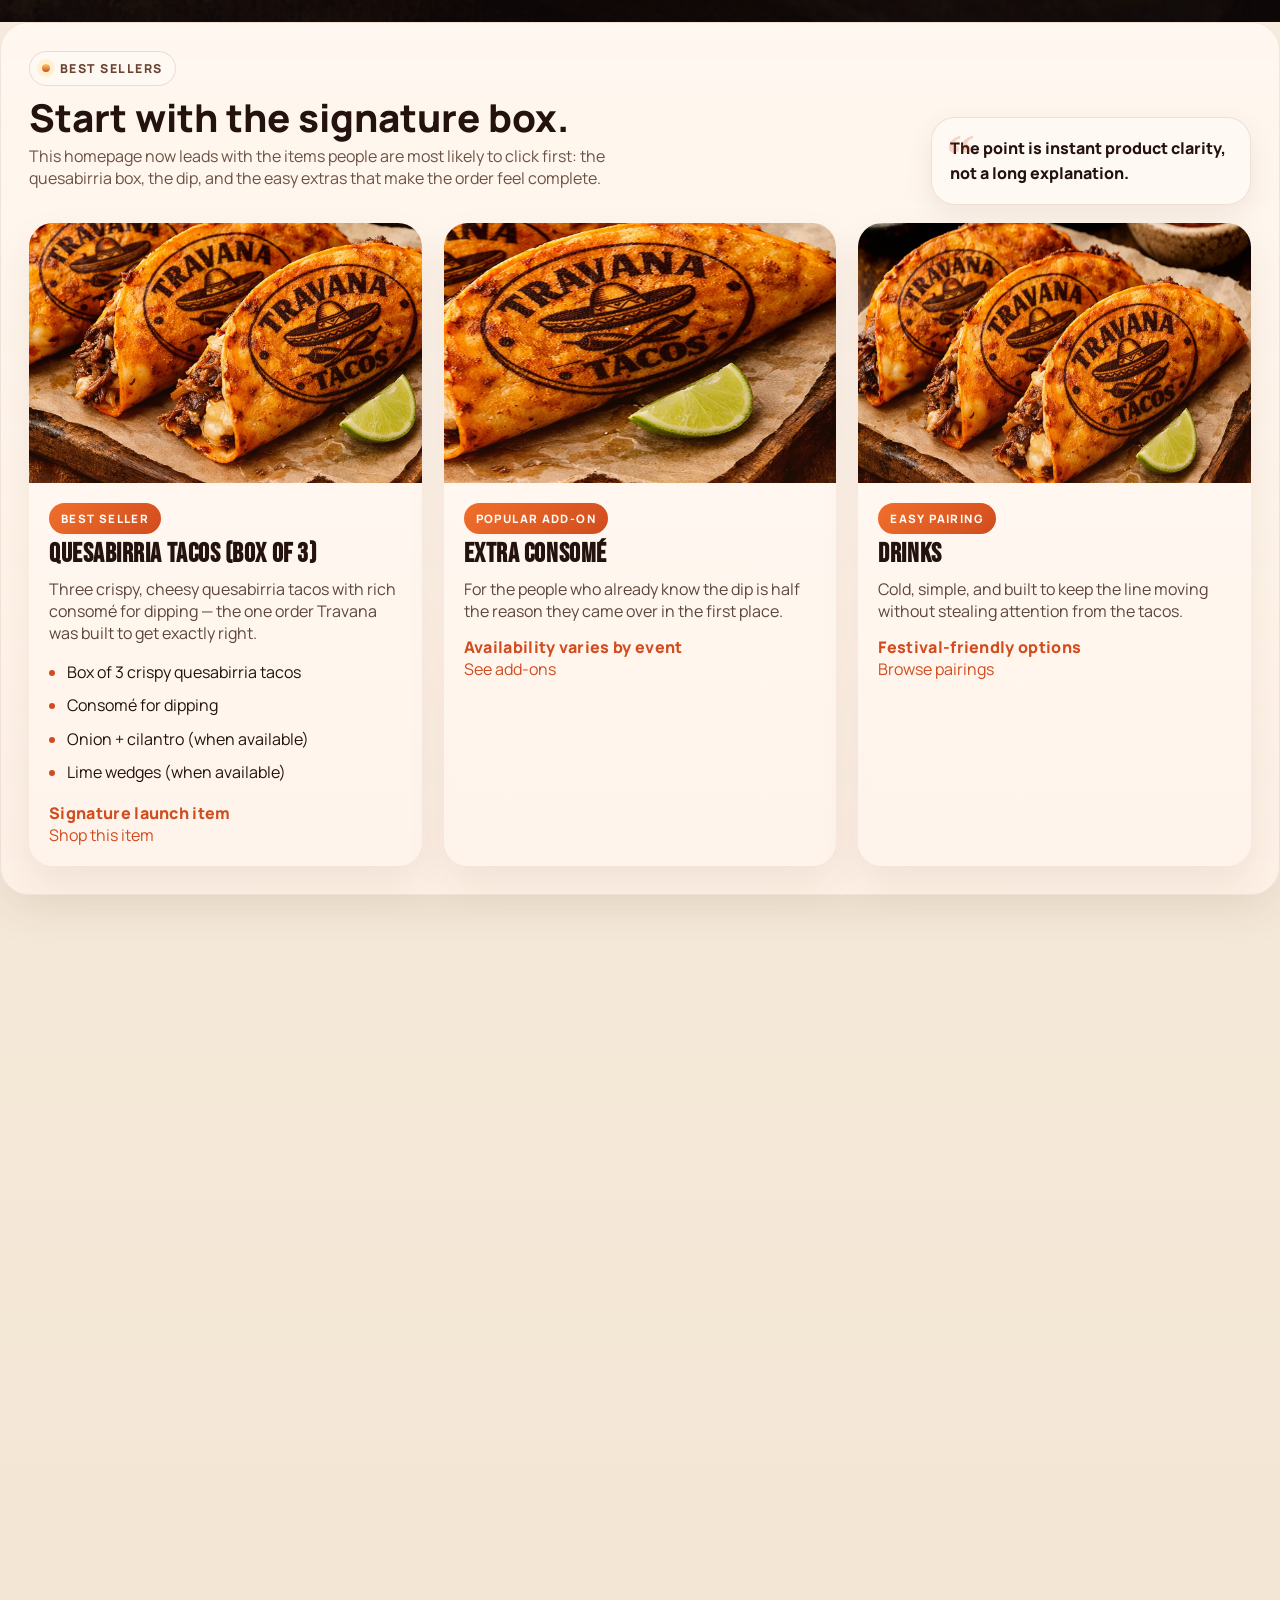
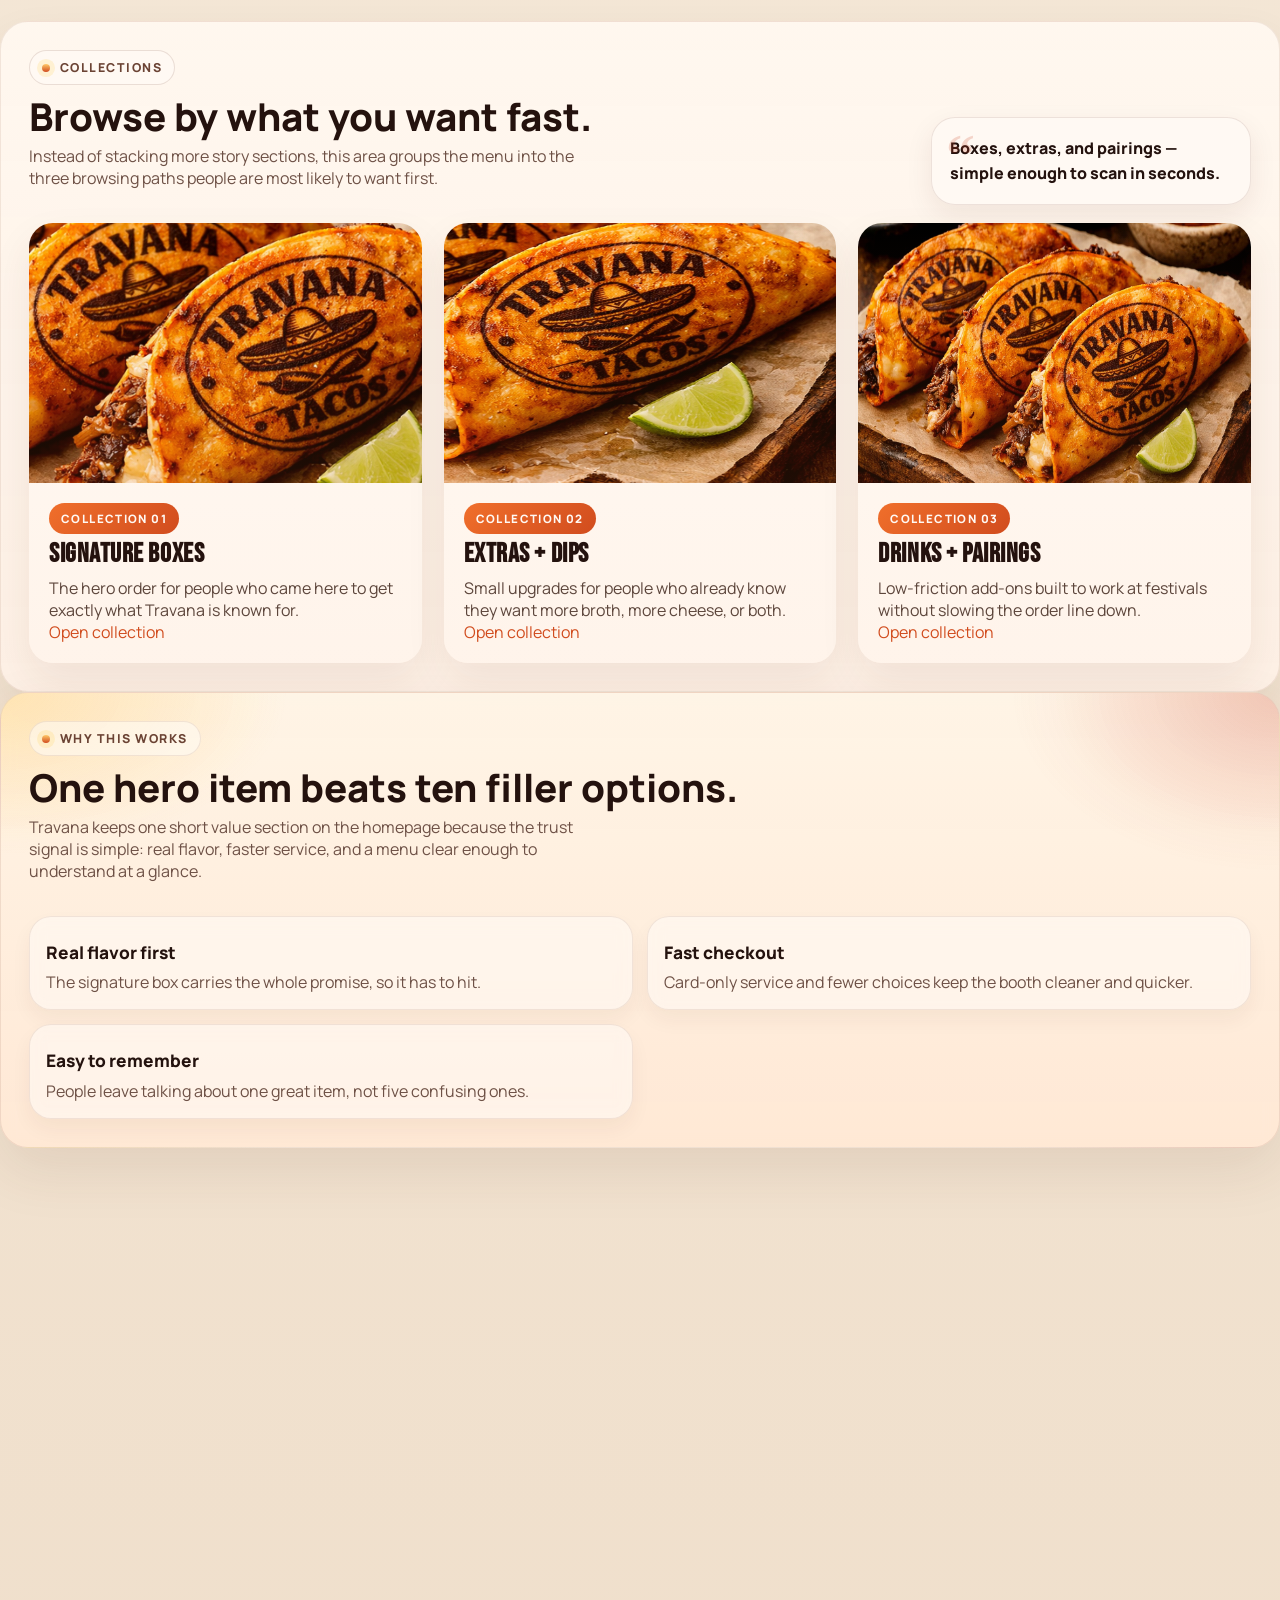
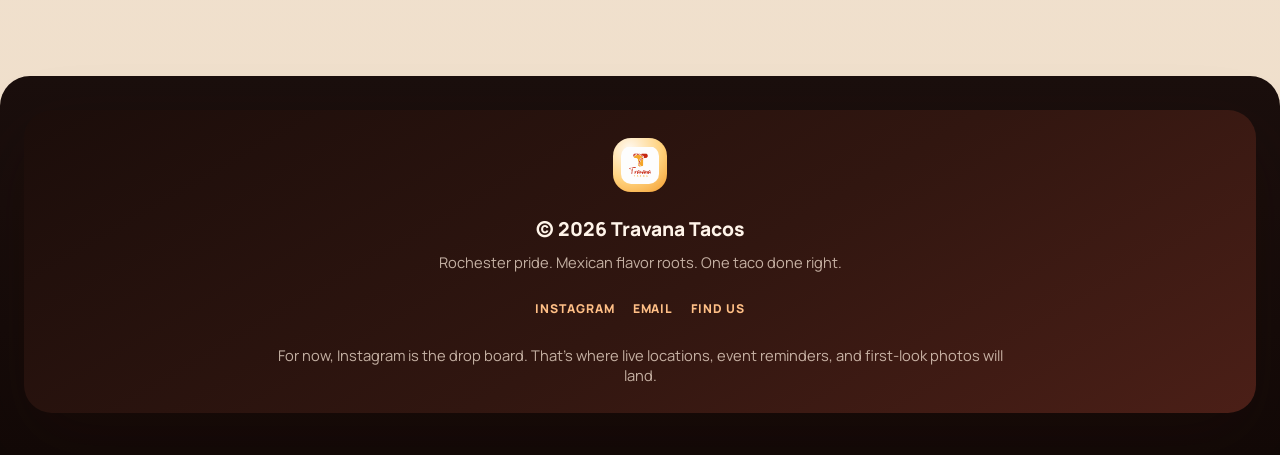
==== commit 420f0a08: "'" ====
--- a/index.html
+++ b/index.html
@@ -51,7 +51,6 @@
       </div>
     </header>
 
-
     <main id="main" class="site-main">
       <section id="banner" class="notice reveal" style="display:none;">
         <strong id="banner1">Travana Tacos is not currently in operation.</strong>
@@ -77,9 +76,9 @@
             </p>
 
             <div class="buttons hero-actions">
-              <a class="btn" href="/menu.html">View Menu</a>
-              <a class="btn secondary" href="/find-us.html">Next Event</a>
-              <a class="btn ghost" id="mapsBtn" href="https://www.google.com/maps/search/?api=1&query=Highland+Park+Rochester+NY" target="_blank" rel="noopener">Open in Maps</a>
+              <a class="btn" href="#best-sellers">Best Sellers</a>
+              <a class="btn secondary" href="#monthly-release">Monthly Release</a>
+              <a class="btn ghost" href="/menu.html">Full Menu</a>
             </div>
 
             <div class="pills">
@@ -89,10 +88,10 @@
               <span class="pill" id="pillCashless">💳 Card only (no cash)</span>
             </div>
 
-            <div class="micro-trust">Born from every “¡Es diferente!” and every craving Rochester left unanswered.</div>
+            <div class="micro-trust">Start with the box that already looks like the answer.</div>
             <div class="card-only-badge">Card Only</div>
 
-            <p class="hero-note">Travana exists because Ana kept craving real Mexican flavor, Rochester kept missing the mark, and her mom kept calling it out. So now the answer is simple: one quesabirria taco box built to hit hard, move fast, and make people say yes before the first dip.</p>
+            <p class="hero-note">Travana keeps the homepage simple for the same reason the menu stays focused: fewer distractions, clearer choices, and one signature quesabirria box people can spot fast and crave immediately.</p>
 
             <div class="hero-taste">
               <div><div class="taste-label">Texture</div><div class="taste-value">Crispy edges</div></div>
@@ -101,9 +100,9 @@
             </div>
 
             <div class="stats">
-              <div class="stat"><div class="k">One hero item</div><div class="v">Because excellence gets easier when you stop chasing 47 ideas.</div></div>
-              <div class="stat"><div class="k">Family rooted</div><div class="v">Built by Travis and Ana for the kind of taco-loving household where “Tacos?” always gets a yes.</div></div>
-              <div class="stat"><div class="k">Priced fairly</div><div class="v">Tight menu, tight workflow, no premium-upcharge nonsense.</div></div>
+              <div class="stat"><div class="k">Best seller first</div><div class="v">Lead with the signature box so the decision is immediate.</div></div>
+              <div class="stat"><div class="k">Tight menu</div><div class="v">Focused choices keep ordering fast and memorable.</div></div>
+              <div class="stat"><div class="k">Built for events</div><div class="v">Easy to browse online, easy to order in person.</div></div>
             </div>
           </div>
 
@@ -113,13 +112,13 @@
               <figure class="photo p2"><img class="heroimg" id="heroImg2" src="/images/taco-portrait.jpg" alt="Tall portrait of Travana Tacos quesabirria box ready for dipping" loading="lazy" /></figure>
             </div>
             <div class="eventbox">
-              <div class="event-title">First big hello, Rochester</div>
+              <div class="event-title">Next drop</div>
               <div class="event-meta">
                 <div><strong id="eventName">Rochester Lilac Festival</strong></div>
                 <div><span id="eventDates">May 8–17, 2026</span></div>
                 <div class="faint" id="eventWhere">Highland Park — 1440 South Ave, Rochester, NY 14620</div>
               </div>
-              <p class="mini title-gap-sm">Friday, Saturday, and Sunday service all day. Come hungry. Bring your people.</p>
+              <p class="mini title-gap-sm">Friday, Saturday, and Sunday service all day. First public launch. First real crowd. First sellout photos.</p>
               <div class="buttons title-gap-sm">
                 <a class="btn secondary" id="eventLink" href="https://roclilacfest.com/" target="_blank" rel="noopener">Festival site</a>
                 <a class="btn secondary" id="eventMaps2" href="https://www.google.com/maps/search/?api=1&query=Highland+Park+1440+South+Ave+Rochester+NY+14620" target="_blank" rel="noopener">Open location</a>
@@ -130,134 +129,198 @@
         </div>
       </section>
 
-      <section class="status-ribbon reveal">
-        <div class="wrap status-ribbon-inner">
-          <strong>Not currently in operation</strong>
-          <span>First event: Rochester Lilac Festival <em>May 8–17, 2026</em> • Serving Fri–Sun all day</span>
-          <span class="status-chip">Card only</span>
-        </div>
-      </section>
-
-      <section class="flavor-band reveal" aria-label="Travana flavor highlights">
-        <div class="flavor-track">
-          <span class="flavor-pill">Real Mexican flavor</span>
-          <span class="flavor-pill">Crispy edges</span>
-          <span class="flavor-pill">Cheesy pull</span>
-          <span class="flavor-pill">Rich consomé</span>
-          <span class="flavor-pill">Built for speed</span>
-          <span class="flavor-pill">Priced for everyone</span>
-          <span class="flavor-pill">Real Mexican flavor</span>
-          <span class="flavor-pill">Crispy edges</span>
-          <span class="flavor-pill">Cheesy pull</span>
-          <span class="flavor-pill">Rich consomé</span>
-          <span class="flavor-pill">Built for speed</span>
-          <span class="flavor-pill">Priced for everyone</span>
-        </div>
-      </section>
-
-      <section class="card reveal title-gap">
-        <div class="section-top">
-          <div>
-            <div class="kicker"><span class="k-dot"></span>Why people line up</div>
-            <h2 class="display-sm title-gap-sm">Fast to understand. Hard to forget.</h2>
-            <p class="muted copy-gap copy-measure">Travana is built for the moment somebody spots the booth, sees the taco, and knows exactly why they should stop.</p>
-          </div>
-          <aside class="mini-quote">Big flavor up front. Tight operations behind the scenes. That’s the whole point.</aside>
-        </div>
-        <div class="featuregrid">
-          <div class="feature"><div class="iconbadge" aria-hidden="true">🌮</div><h3>Authentic first bite</h3><p>This is the taco Ana was missing and the taco her mom would stop calling “different.”</p></div>
-          <div class="feature"><div class="iconbadge" aria-hidden="true">⚡</div><h3>Speed without sloppiness</h3><p>One item means quicker decisions, cleaner service, and a sharper line at busy events.</p></div>
-          <div class="feature"><div class="iconbadge" aria-hidden="true">💛</div><h3>Family-backed honesty</h3><p>No filler menu, no fluff, no fake story. Just one order built with a clear point of view.</p></div>
-        </div>
-      </section>
-
-      <section class="grid2 editorial-grid">
-        <section class="card reveal">
-          <div class="kicker"><span class="k-dot"></span>The signature order</div>
-          <h2 class="title-gap-sm">Three tacos. One very clear mission.</h2>
-          <p id="featuredDesc" class="muted copy-gap">Three crispy, cheesy quesabirria tacos with rich consomé for dipping — the one order Travana was built to get exactly right.</p>
-          <div class="divider"></div>
-          <h3>In the box</h3>
-          <ul id="includesList">
-            <li>Box of 3 quesabirria tacos</li>
-            <li>Consomé for dipping</li>
-            <li>Onion + cilantro (when available)</li>
-            <li>Lime wedges (when available)</li>
-          </ul>
-          <div class="badge-cloud">
-            <span class="badge-chip">Golden tortilla</span>
-            <span class="badge-chip">Juicy birria</span>
-            <span class="badge-chip">Dip-ready broth</span>
-          </div>
-          <div class="buttons section-actions"><a class="btn secondary" href="/menu.html">See the full menu</a></div>
-        </section>
-
-        <section class="editorial-quote reveal">
-          <h2 class="stack-gap">This brand started at the family table.</h2>
-          <p class="muted copy-gap-md">Travis is Rochester through and through. Ana is Mexican, full of fire and flavor. Add three boys who always vote yes for tacos and a brutally honest mother-in-law saying “¡Es diferente!” and the direction became obvious.</p>
-          <ul class="list-check">
-            <li>Real flavor over compromise</li>
-            <li>Minimal menu as a superpower</li>
-            <li>One taco that represents the whole brand</li>
-          </ul>
-          <div class="quote-line">Rochester asked for real Mexican flavor. Travana is the answer.</div>
-        </section>
-      </section>
-
-      <section class="grid2">
-        <section class="card card-dark reveal">
-          <div class="kicker"><span class="k-dot"></span>How it works</div>
-          <h2 class="title-gap-sm">Order. Dip. Smile. Repeat.</h2>
-          <div class="timeline">
-            <div class="titem"><div class="when">1) Order</div><div class="what">Card-only checkout keeps the flow quick and the booth cleaner.</div></div>
-            <div class="titem"><div class="when">2) Dip</div><div class="what">Your consomé is not optional energy. Use it like you mean it.</div></div>
-            <div class="titem"><div class="when">3) Tell somebody</div><div class="what">The goal is that “ohhh yea baby” moment where your whole group suddenly wants one too.</div></div>
-          </div>
-          <div class="buttons section-actions"><a class="btn" href="/find-us.html">Bookmark Find Us</a></div>
-        </section>
-
-        <section class="card card-sunset reveal">
-          <div class="kicker"><span class="k-dot"></span>From our family to Rochester</div>
-          <h2 class="title-gap-sm">We’re starting focused on purpose.</h2>
-          <p class="muted">Travana is not trying to look big by doing everything. It’s trying to earn trust by doing one thing beautifully first — then growing from there the right way.</p>
-          <div class="chips stack-gap">
-            <span class="chip">Lilac Festival launch</span>
-            <span class="chip">Repeat event weekends</span>
-            <span class="chip">Private event inquiries</span>
-            <span class="chip">Instagram drops</span>
-            <span class="chip">Merch later</span>
-          </div>
-          <div class="divider"></div>
-          <p class="muted m-0">Master the first bite. Let the rest grow from that.</p>
-        </section>
-      </section>
-
-      <section class="card card-dark cta-band reveal">
-        <div class="section-top">
-          <div>
-            <div class="kicker"><span class="k-dot"></span>Stay in the loop</div>
-            <h2 class="title-gap-sm">Follow the first drop, the live locations, and the first sellout photos.</h2>
-            <p class="muted copy-gap">Instagram is where the pop-up energy lives between events. Email is best when you want details or want Travana at your event.</p>
-          </div>
-          <aside class="mini-quote">Welcome to the family. See you at the truck.</aside>
-        </div>
-        <div class="buttons">
+      <section id="best-sellers" class="menu-grid-section reveal">
+        <div class="section-top">
+          <div>
+            <div class="kicker"><span class="k-dot"></span>Best Sellers</div>
+            <h2 class="title-gap-sm">Start with the signature box.</h2>
+            <p class="muted copy-gap copy-measure">This homepage now leads with the items people are most likely to click first: the quesabirria box, the dip, and the easy extras that make the order feel complete.</p>
+          </div>
+          <aside class="mini-quote">The point is instant product clarity, not a long explanation.</aside>
+        </div>
+
+        <div class="menu-card-grid">
+          <article class="menu-card featured">
+            <div class="menu-card-media">
+              <img src="/images/taco-closeup.jpg" alt="Quesabirria taco box with crispy cheese edges and consomé" loading="lazy" />
+            </div>
+            <div class="menu-card-body">
+              <span class="card-tag">Best Seller</span>
+              <h3 id="itemName">Quesabirria Tacos (Box of 3)</h3>
+              <p id="featuredDesc">Three crispy, cheesy quesabirria tacos with rich consomé for dipping — the one order Travana was built to get exactly right.</p>
+              <ul id="includesList" class="mini-list">
+                <li>Box of 3 quesabirria tacos</li>
+                <li>Consomé for dipping</li>
+                <li>Onion + cilantro (when available)</li>
+                <li>Lime wedges (when available)</li>
+              </ul>
+              <div class="menu-price">Signature launch item</div>
+              <div class="collection-links">
+                <a class="catalog-link" href="/menu.html#best-sellers">Shop this item</a>
+              </div>
+            </div>
+          </article>
+
+          <article class="menu-card">
+            <div class="menu-card-media">
+              <img src="/images/taco-detail.jpg" alt="Cup of rich consomé and melty cheese details for add-ons" loading="lazy" />
+            </div>
+            <div class="menu-card-body">
+              <span class="card-tag">Popular Add-on</span>
+              <h3>Extra Consomé</h3>
+              <p>For the people who already know the dip is half the reason they came over in the first place.</p>
+              <div class="menu-price">Availability varies by event</div>
+              <div class="collection-links">
+                <a class="catalog-link" href="/menu.html#collections">See add-ons</a>
+              </div>
+            </div>
+          </article>
+
+          <article class="menu-card">
+            <div class="menu-card-media">
+              <img src="/images/taco-story.jpg" alt="Festival-ready taco and drink pairing laid out for a simple order" loading="lazy" />
+            </div>
+            <div class="menu-card-body">
+              <span class="card-tag">Easy Pairing</span>
+              <h3>Drinks</h3>
+              <p>Cold, simple, and built to keep the line moving without stealing attention from the tacos.</p>
+              <div class="menu-price">Festival-friendly options</div>
+              <div class="collection-links">
+                <a class="catalog-link" href="/menu.html#collections">Browse pairings</a>
+              </div>
+            </div>
+          </article>
+        </div>
+      </section>
+
+      <section id="monthly-release" class="card card-dark reveal">
+        <div class="section-top">
+          <div>
+            <div class="kicker"><span class="k-dot"></span>Monthly Releases</div>
+            <h2 class="title-gap-sm">The first drop lands in May.</h2>
+            <p class="muted copy-gap copy-measure">This section gives the homepage a storefront rhythm even before the full release calendar exists. It starts with the real launch and leaves room for future specials once operations settle.</p>
+          </div>
+          <aside class="mini-quote">Build the habit now: check the drop board, then go straight to the menu.</aside>
+        </div>
+
+        <div class="release-board">
+          <article class="list-card release-card is-live">
+            <span class="release-month">May 2026</span>
+            <h3>Lilac Launch</h3>
+            <p>The real first release: Travana’s signature quesabirria box at the Rochester Lilac Festival.</p>
+            <div class="release-meta">Confirmed • first public drop</div>
+          </article>
+          <article class="list-card release-card is-planned">
+            <span class="release-month">Next Up</span>
+            <h3>Add-on Board</h3>
+            <p>Extra consomé, extra cheese, and small service upgrades once the first event flow is locked.</p>
+            <div class="release-meta">Planned placeholder</div>
+          </article>
+          <article class="list-card release-card is-planned">
+            <span class="release-month">Later</span>
+            <h3>Specials + Merch</h3>
+            <p>Future drops for limited pairings, simple merch, or rotating extras after the launch cadence feels solid.</p>
+            <div class="release-meta">Planned placeholder</div>
+          </article>
+        </div>
+
+        <div class="buttons section-actions">
+          <a class="btn secondary" href="/find-us.html">Find the next event</a>
           <a class="btn secondary" id="igBtn" href="https://instagram.com/TravanaTacos" target="_blank" rel="noopener">Instagram @TravanaTacos</a>
-          <a class="btn secondary" id="emailBtn" href="mailto:travis.woods@travanatacos.com">travis.woods@travanatacos.com</a>
-        </div>
-      </section>
-
-      <section class="social-proof-strip reveal">
-        <div class="wrap social-proof-inner">
-          <div class="social-proof-copy">
-            <div class="kicker"><span class="k-dot"></span>Festival energy</div>
-            <h2 class="title-gap-sm">Made for Rochester weekends, story posts, and that first impossible-to-miss bite.</h2>
-            <p class="muted copy-gap-md copy-measure">The booth should look clean, the taco should look molten, and the whole brand should feel like it already belongs here.</p>
-          </div>
-          <div class="social-proof-photo">
-            <img src="/images/festival-strip.jpg" alt="Travana Tacos branded quesabirria arranged like a festival-ready hero shot" loading="lazy" />
-            <div class="stack-badge">Rochester pop-up • family built</div>
-          </div>
+        </div>
+      </section>
+
+      <section id="home-collections" class="menu-grid-section reveal">
+        <div class="section-top">
+          <div>
+            <div class="kicker"><span class="k-dot"></span>Collections</div>
+            <h2 class="title-gap-sm">Browse by what you want fast.</h2>
+            <p class="muted copy-gap copy-measure">Instead of stacking more story sections, this area groups the menu into the three browsing paths people are most likely to want first.</p>
+          </div>
+          <aside class="mini-quote">Boxes, extras, and pairings — simple enough to scan in seconds.</aside>
+        </div>
+
+        <div class="menu-card-grid">
+          <article class="menu-card featured">
+            <div class="menu-card-media">
+              <img src="/images/taco-portrait.jpg" alt="Travana signature taco box presented as a premium collection hero" loading="lazy" />
+            </div>
+            <div class="menu-card-body">
+              <span class="card-tag">Collection 01</span>
+              <h3>Signature Boxes</h3>
+              <p>The hero order for people who came here to get exactly what Travana is known for.</p>
+              <div class="collection-links">
+                <a class="catalog-link" href="/menu.html#best-sellers">Open collection</a>
+              </div>
+            </div>
+          </article>
+          <article class="menu-card">
+            <div class="menu-card-media">
+              <img src="/images/taco-detail.jpg" alt="Rich consomé and cheese details representing extras and dips" loading="lazy" />
+            </div>
+            <div class="menu-card-body">
+              <span class="card-tag">Collection 02</span>
+              <h3>Extras + Dips</h3>
+              <p>Small upgrades for people who already know they want more broth, more cheese, or both.</p>
+              <div class="collection-links">
+                <a class="catalog-link" href="/menu.html#collections">Open collection</a>
+              </div>
+            </div>
+          </article>
+          <article class="menu-card">
+            <div class="menu-card-media">
+              <img src="/images/taco-story.jpg" alt="Festival-ready drinks and taco pairings grouped as a simple browse collection" loading="lazy" />
+            </div>
+            <div class="menu-card-body">
+              <span class="card-tag">Collection 03</span>
+              <h3>Drinks + Pairings</h3>
+              <p>Low-friction add-ons built to work at festivals without slowing the order line down.</p>
+              <div class="collection-links">
+                <a class="catalog-link" href="/menu.html#collections">Open collection</a>
+              </div>
+            </div>
+          </article>
+        </div>
+      </section>
+
+      <section class="card card-sunset reveal">
+        <div class="section-top">
+          <div>
+            <div class="kicker"><span class="k-dot"></span>Why this works</div>
+            <h2 class="title-gap-sm">One hero item beats ten filler options.</h2>
+            <p class="muted copy-gap copy-measure">Travana keeps one short value section on the homepage because the trust signal is simple: real flavor, faster service, and a menu clear enough to understand at a glance.</p>
+          </div>
+        </div>
+        <div class="contact-trust">
+          <div class="trust-card"><h3>Real flavor first</h3><p>The signature box carries the whole promise, so it has to hit.</p></div>
+          <div class="trust-card"><h3>Fast checkout</h3><p>Card-only service and fewer choices keep the booth cleaner and quicker.</p></div>
+          <div class="trust-card"><h3>Easy to remember</h3><p>People leave talking about one great item, not five confusing ones.</p></div>
+        </div>
+      </section>
+
+      <section id="testimonials" class="card reveal testimonials-section">
+        <div class="section-top">
+          <div>
+            <div class="kicker"><span class="k-dot"></span>Testimonials</div>
+            <h2 class="title-gap-sm">The reactions we want the first crowd to have.</h2>
+            <p class="muted copy-gap copy-measure">This block gives the homepage a trust section without turning it back into a long story. For now, the quotes are launch-direction placeholders that can be replaced with real reviews after service starts.</p>
+          </div>
+          <aside class="mini-quote">Word-of-mouth is the goal: one bite, one dip, one person pulling their friend back into line.</aside>
+        </div>
+
+        <div class="testimonial-grid">
+          <article class="list-card testimonial-card">
+            <p>“The tortilla had that crispy cheese edge, the dip sealed it, and suddenly we were talking about coming back before we even finished the box.”</p>
+            <div class="testimonial-meta">Future festival guest<span class="testimonial-role">Launch-weekend energy</span></div>
+          </article>
+          <article class="list-card testimonial-card">
+            <p>“Exactly what you want at a busy event: easy order, quick pickup, huge flavor, and no wondering what to get.”</p>
+            <div class="testimonial-meta">Weekend taco crew<span class="testimonial-role">Fast-line favorite</span></div>
+          </article>
+          <article class="list-card testimonial-card">
+            <p>“This tastes like the taco you stop your group for. The kind of booth people text their friends about five minutes later.”</p>
+            <div class="testimonial-meta">Rochester first-timer<span class="testimonial-role">Shareable first impression</span></div>
+          </article>
         </div>
       </section>
 
@@ -281,4 +344,4 @@
     <script src="/site-config.js" defer></script>
     <script src="/app.js" defer></script>
   </body>
-</html>+</html>
